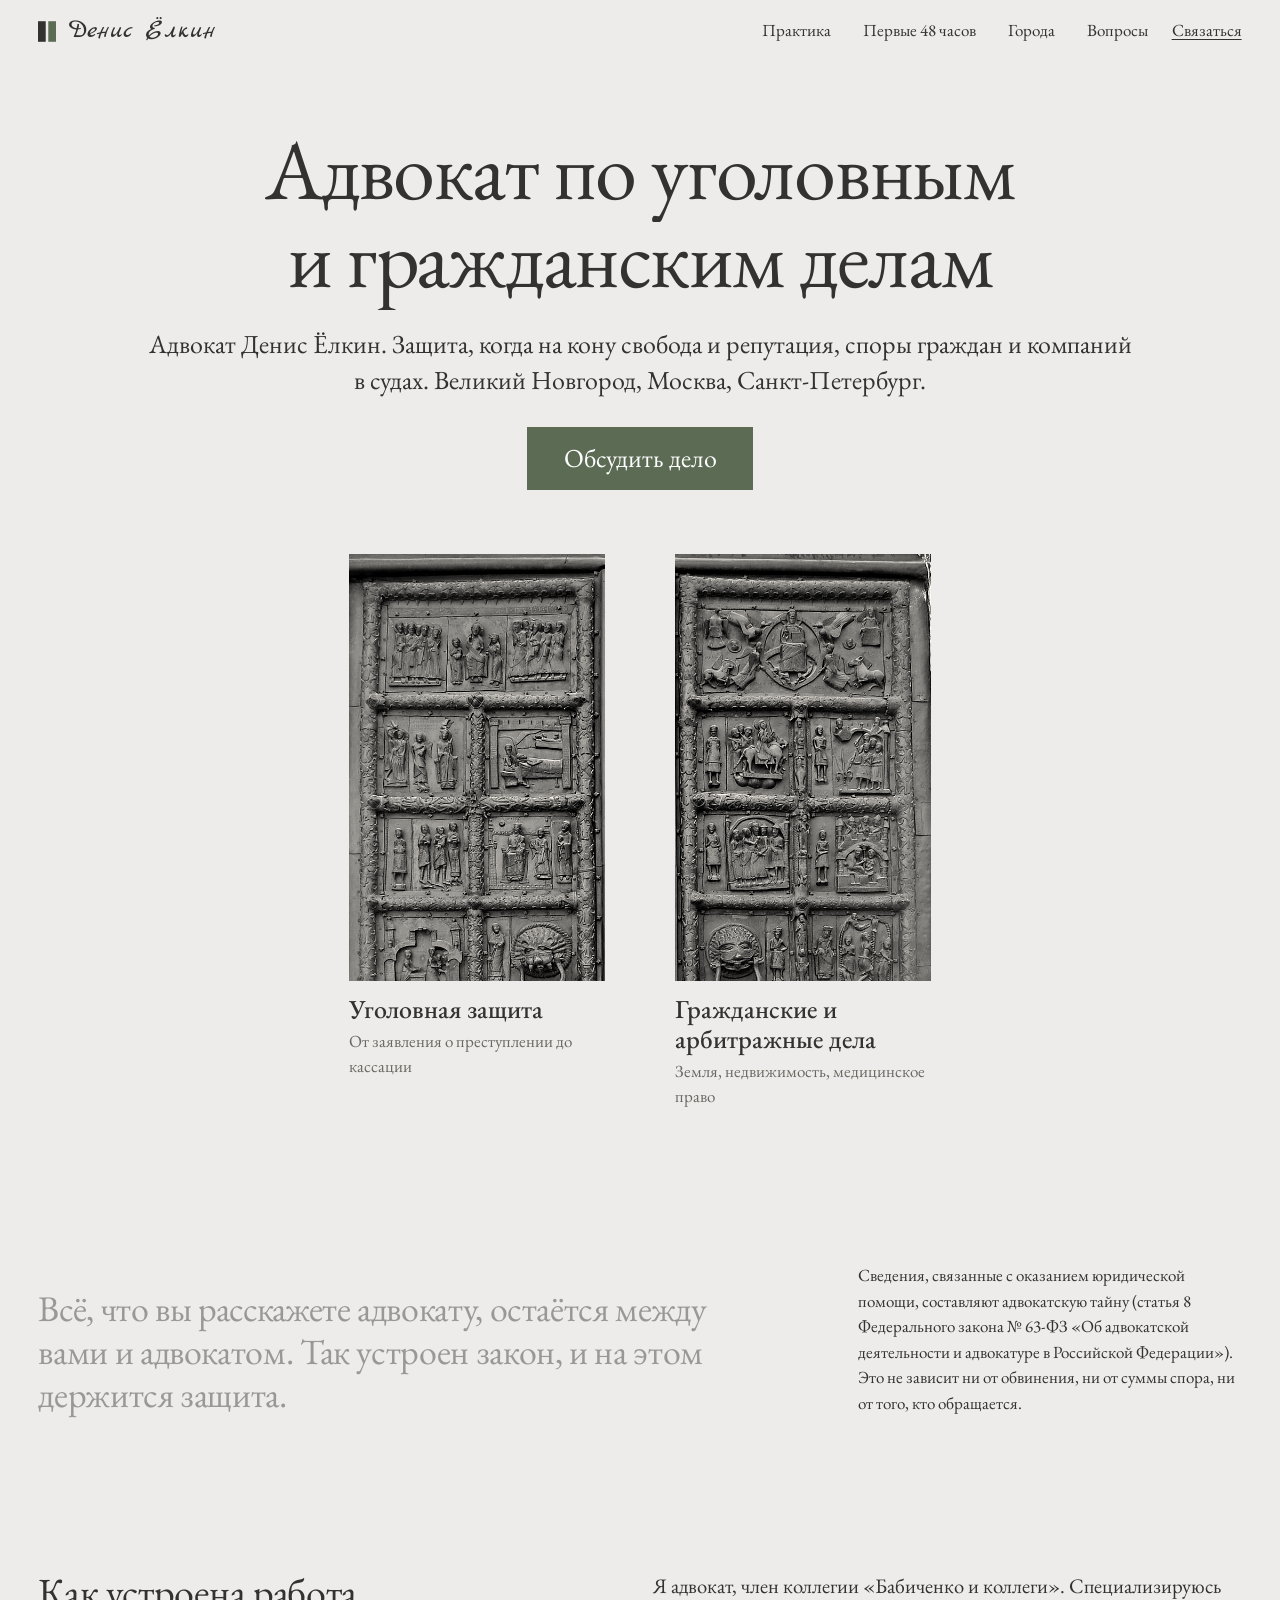
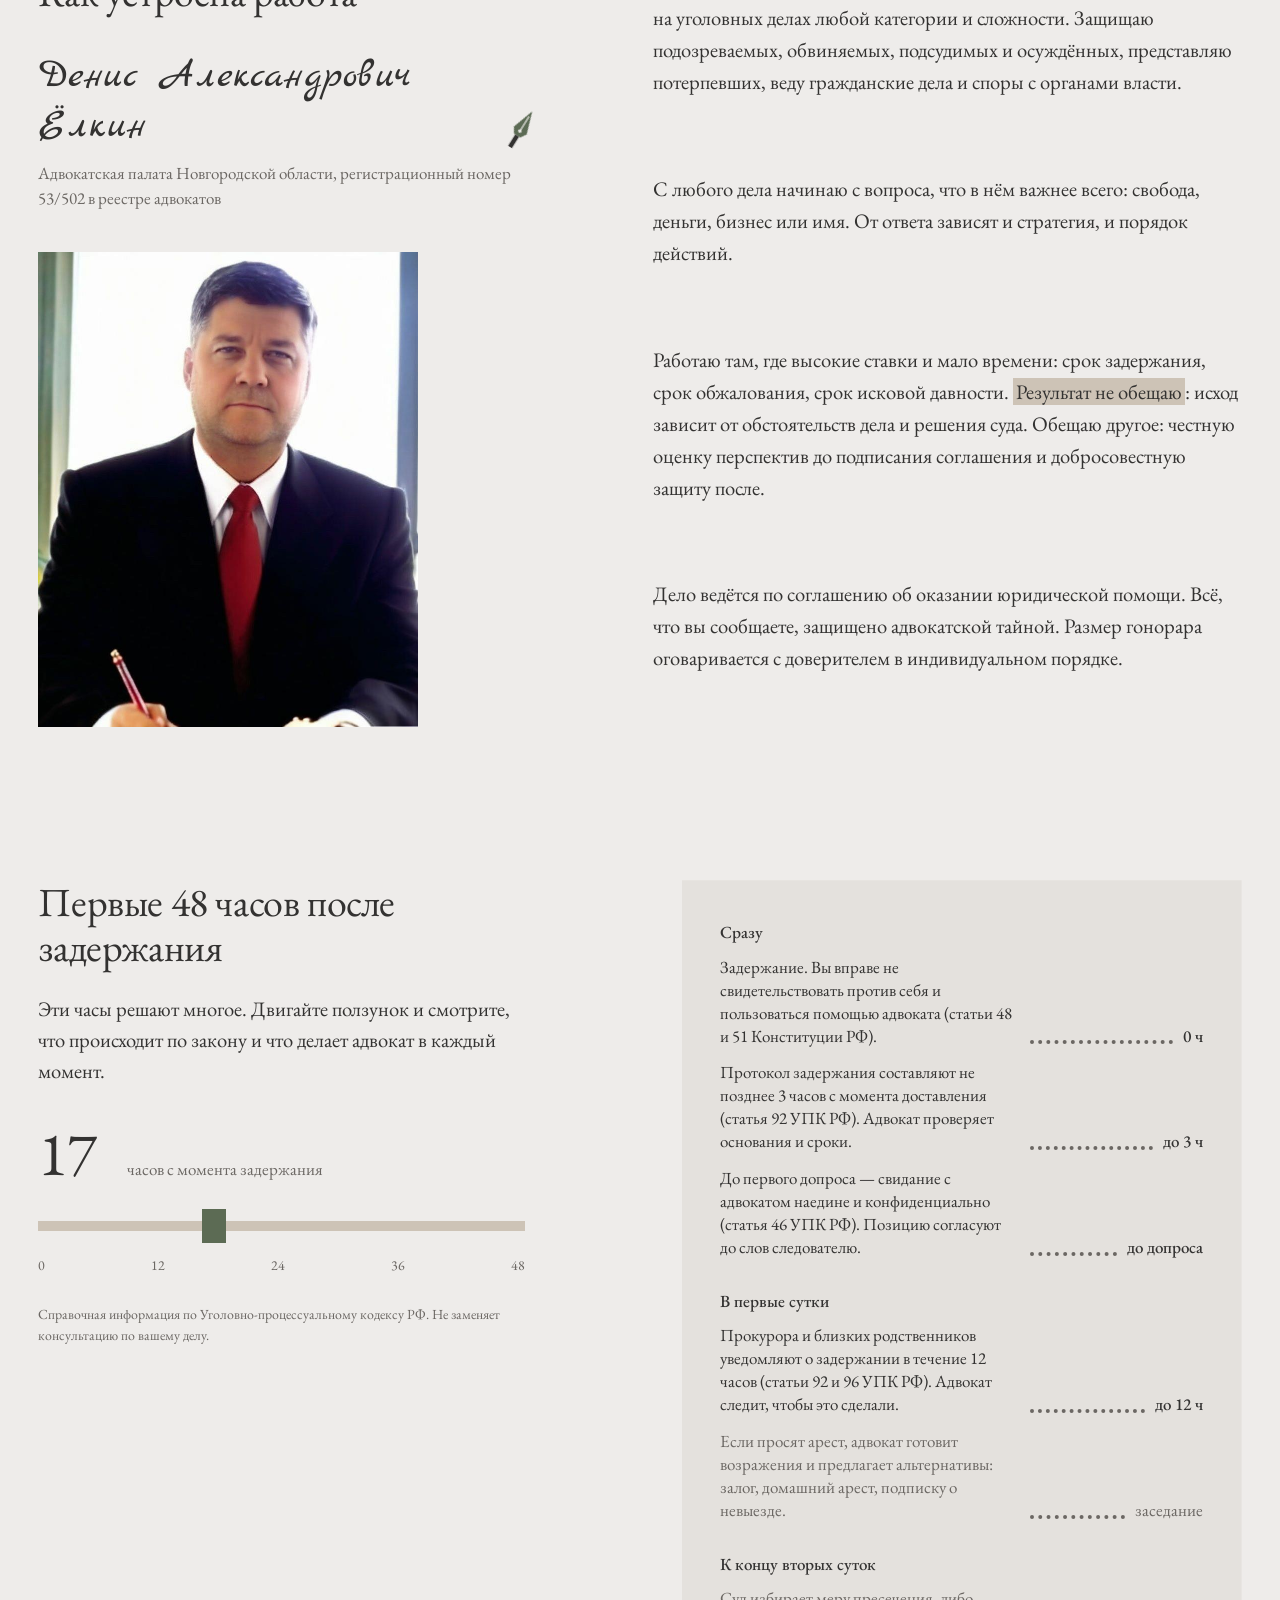
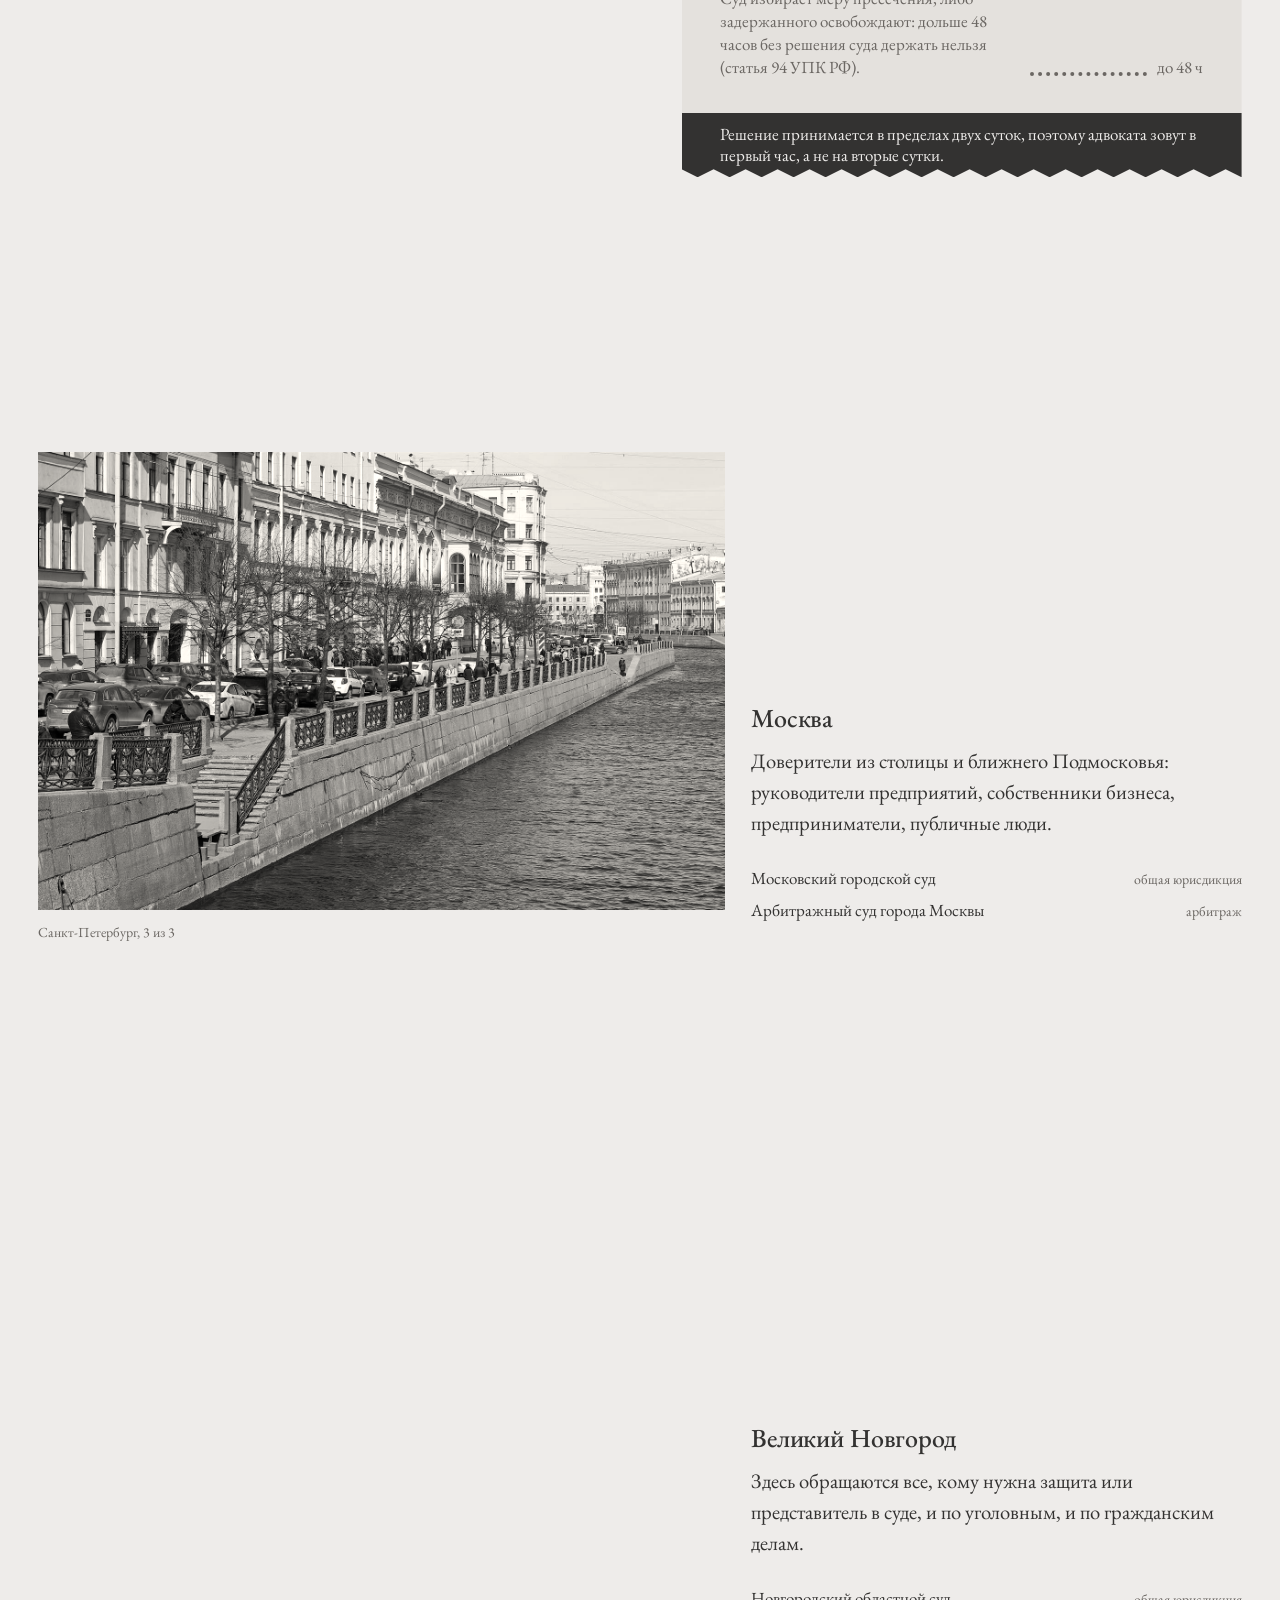
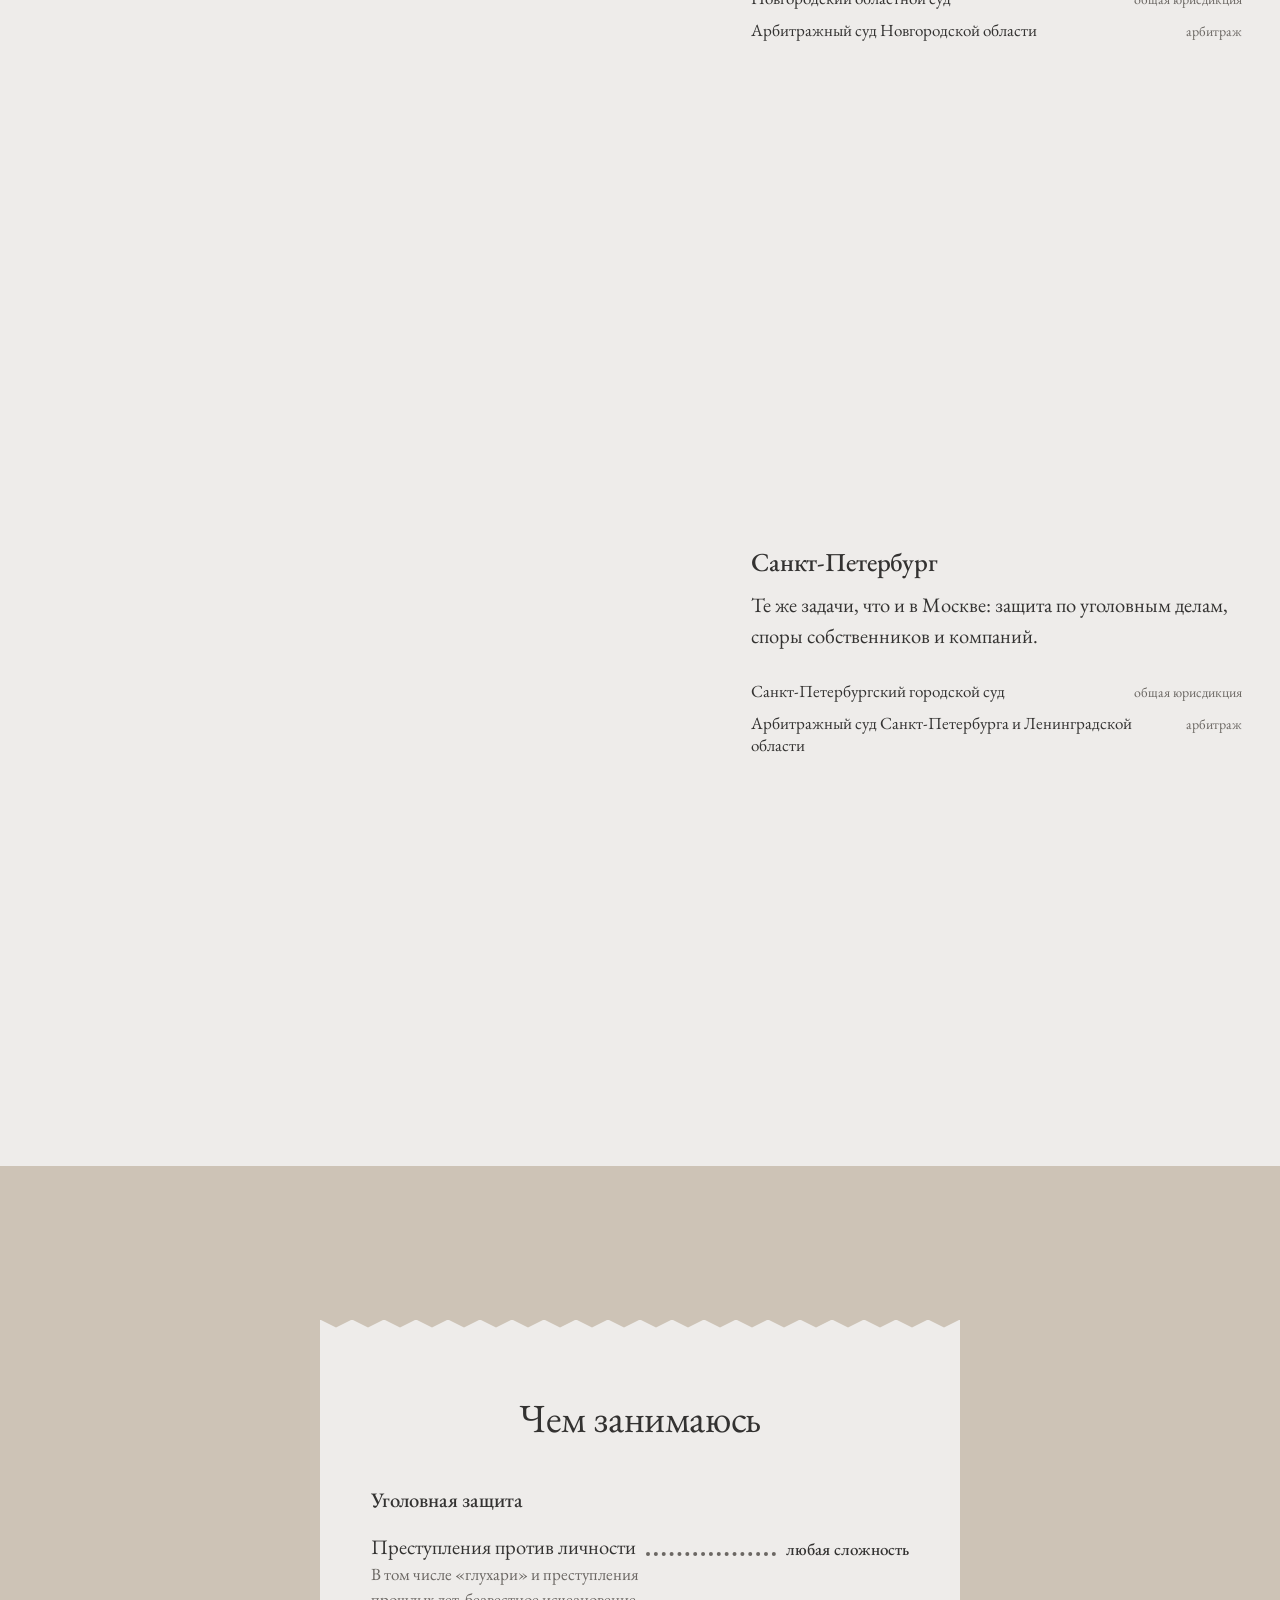
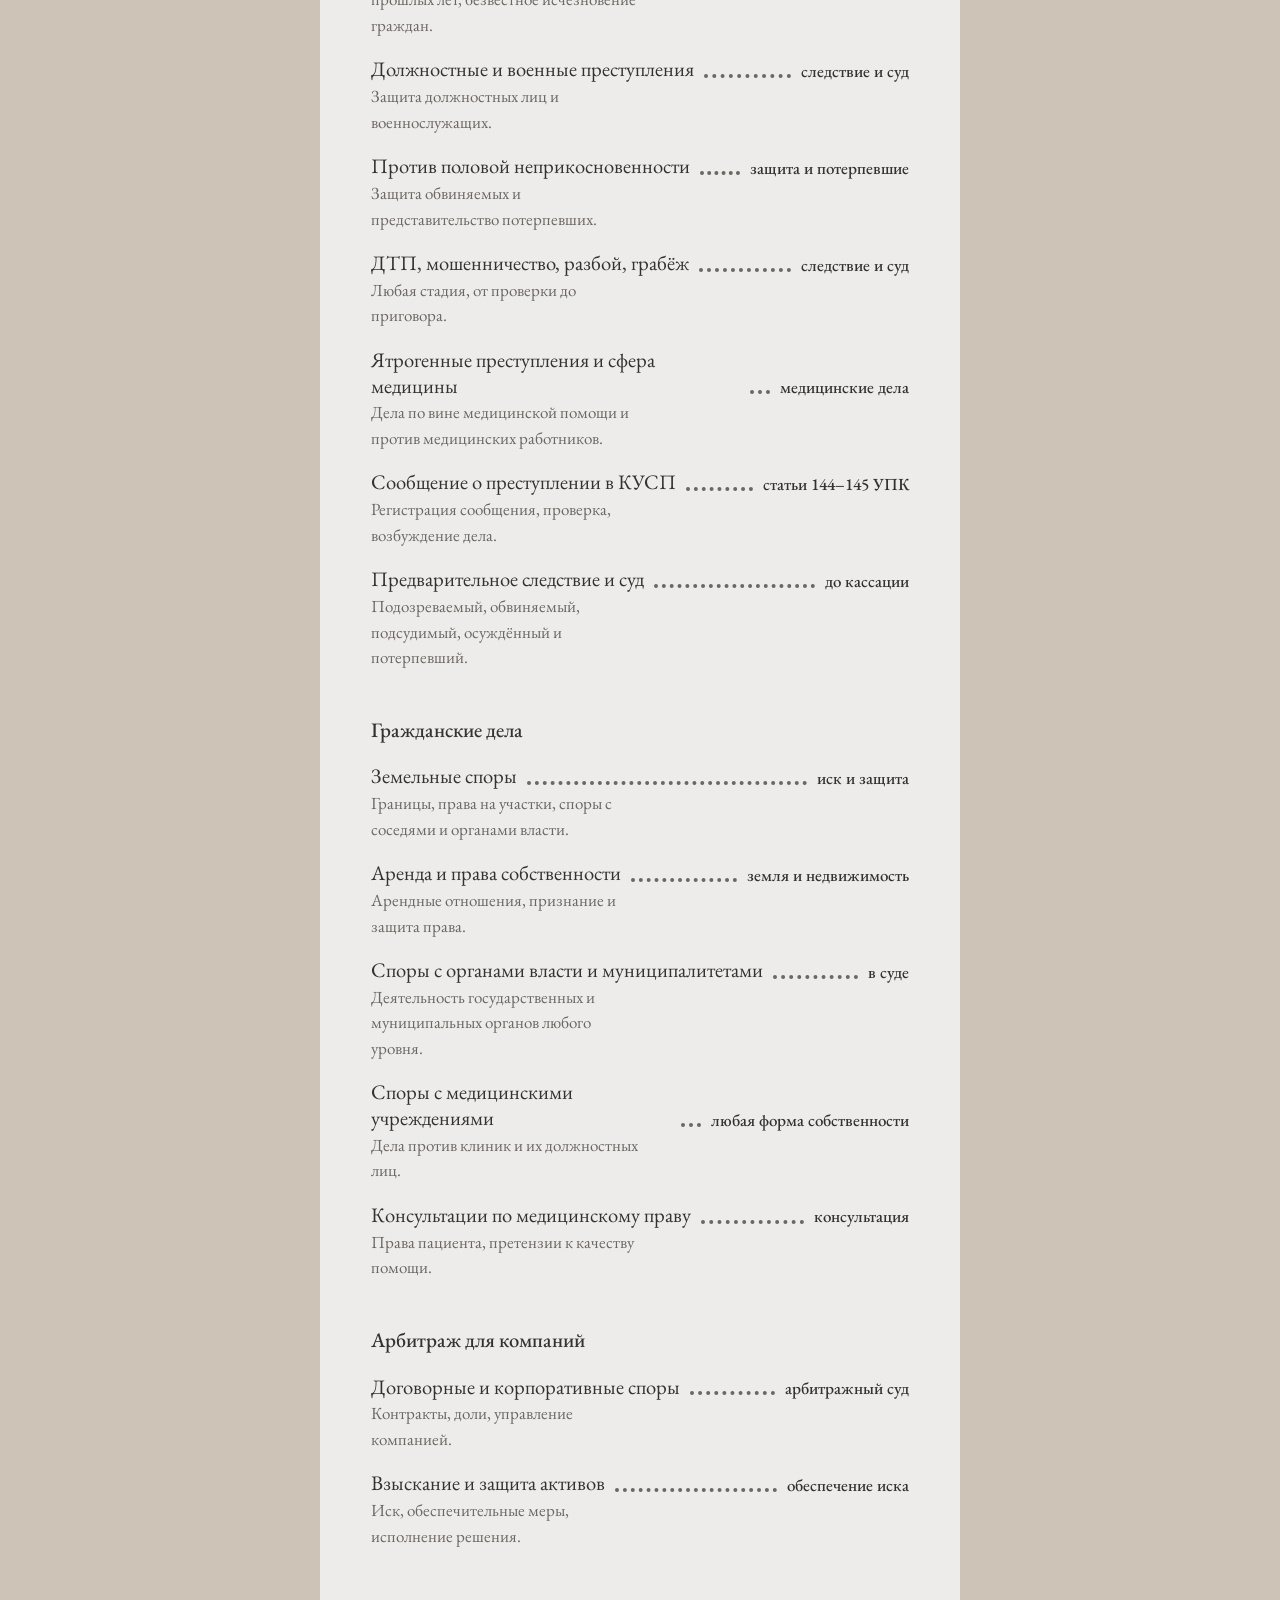
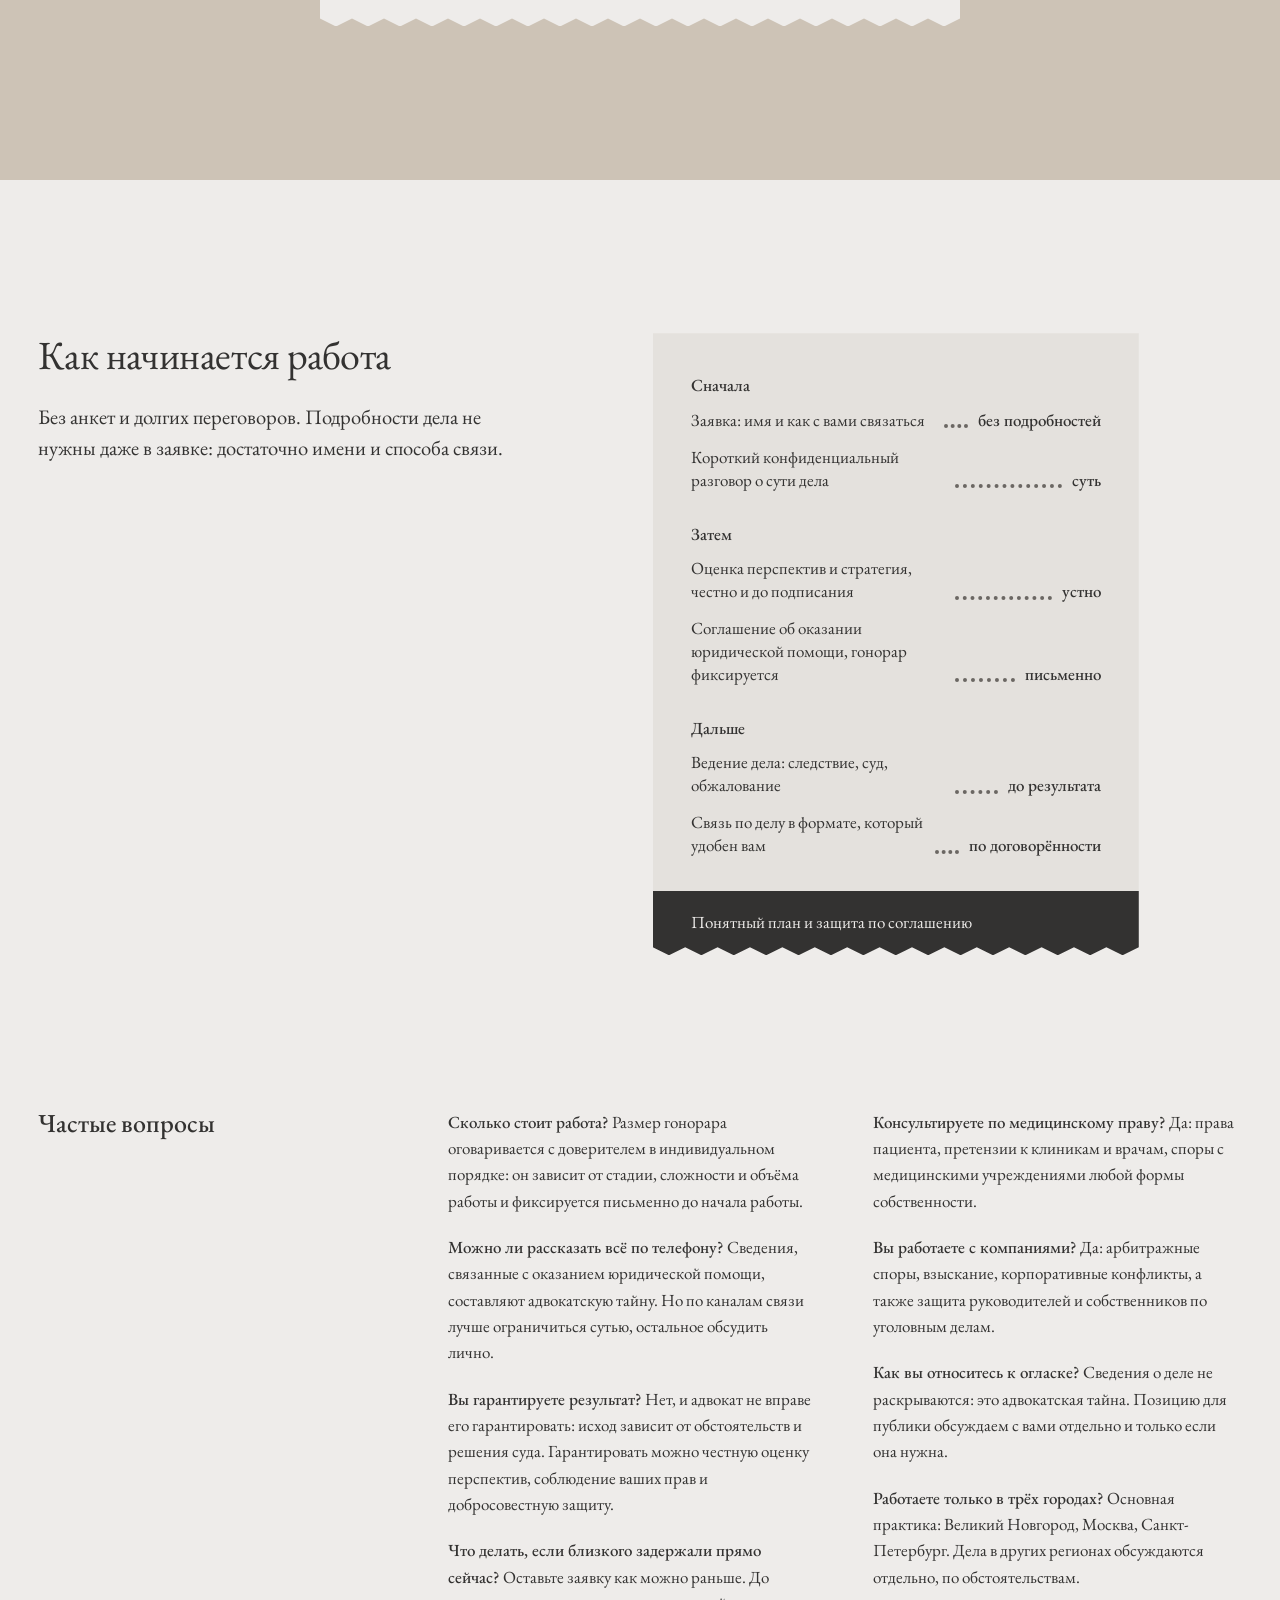
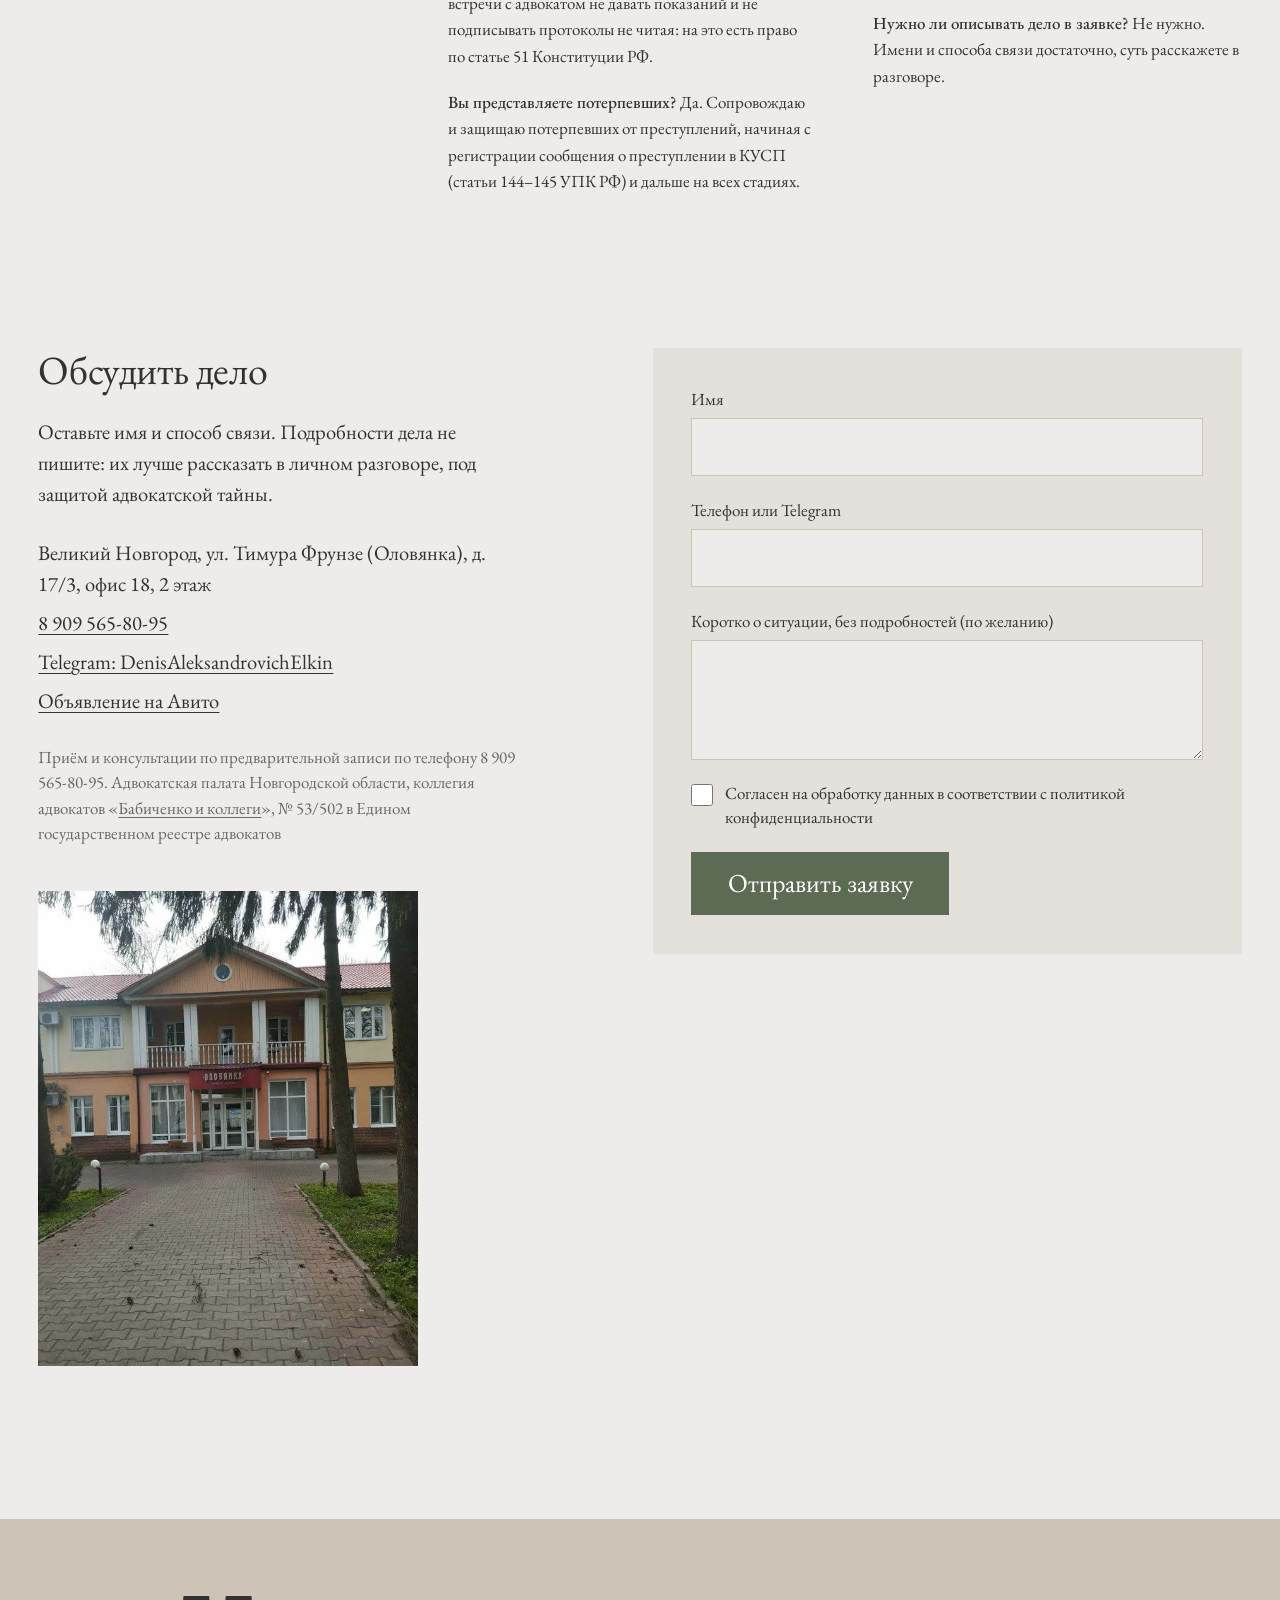
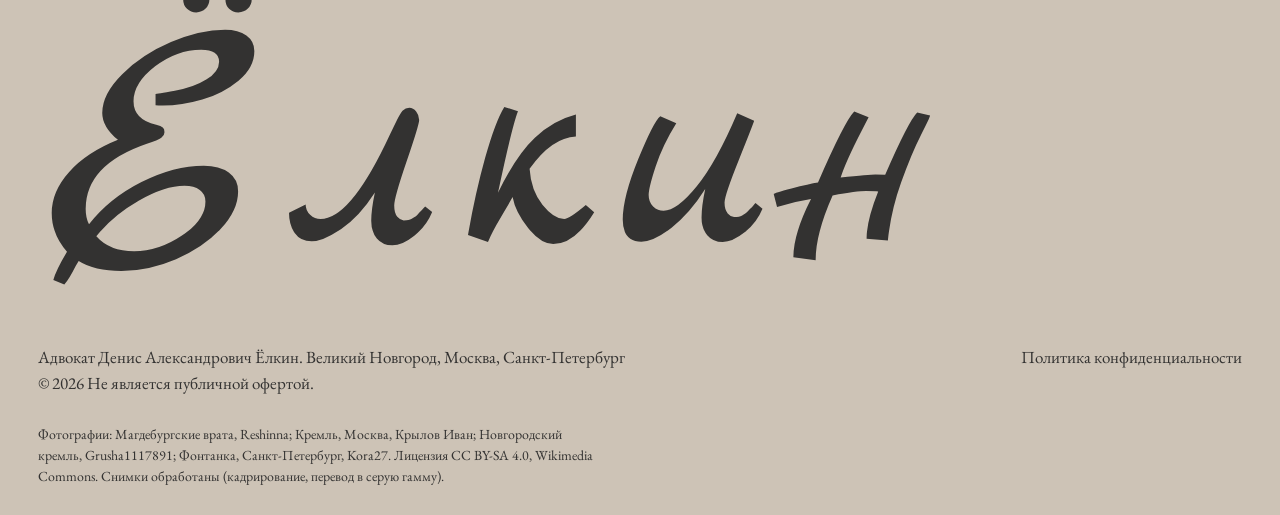
==== index.html @ 057fc381 "office address, building photos, cards update" ====
<!doctype html>
<html lang="ru">
<head>
<meta charset="utf-8">
<meta name="viewport" content="width=device-width, initial-scale=1">
<title>Адвокат Денис Ёлкин — уголовные и гражданские дела, Великий Новгород, Москва, Санкт-Петербург</title>
<meta name="description" content="Адвокат Денис Александрович Ёлкин: защита подозреваемых и обвиняемых по уголовным делам, представительство граждан и компаний в гражданских делах и арбитражном суде. Москва, Санкт-Петербург, Великий Новгород. Адвокатская тайна.">
<meta property="og:title" content="Адвокат Денис Ёлкин: уголовные и гражданские дела">
<meta property="og:description" content="Защита по уголовным делам, гражданские и арбитражные споры. Москва, Санкт-Петербург, Великий Новгород.">
<meta property="og:type" content="website">
<meta name="theme-color" content="#eeecea">
<link rel="icon" href="favicon.svg" type="image/svg+xml">
<link rel="preconnect" href="https://fonts.googleapis.com">
<link rel="preconnect" href="https://fonts.gstatic.com" crossorigin>
<link href="https://fonts.googleapis.com/css2?family=EB+Garamond:ital,wght@0,400;0,500;1,400;1,500&amp;family=Marck+Script&amp;subset=cyrillic&amp;display=swap" rel="stylesheet">
<link rel="stylesheet" href="styles.css">
<link rel="preload" as="image" href="img/vrata.jpg" fetchpriority="high">
<script>document.documentElement.classList.add('js')</script>
</head>
<body>

<svg width="0" height="0" style="position:absolute" aria-hidden="true">
  <symbol id="mark" viewBox="0 0 28 32">
    <rect x="0" y="0" width="12" height="32" fill="currentColor"/>
    <rect x="16" y="0" width="12" height="32" fill="var(--accent)"/>
  </symbol>
</svg>

<header class="header" id="header">
  <div class="header__inner">
    <a class="logo" href="#top" aria-label="Адвокат Денис Ёлкин — на главную">
      <svg class="logo__mark" width="18" height="21" aria-hidden="true"><use href="#mark"/></svg>
      <span class="logo__name script">Денис Ёлкин</span>
    </a>
    <nav class="nav" id="nav" aria-label="Разделы">
      <a href="#practice">Практика</a>
      <a href="#hours">Первые 48 часов</a>
      <a href="#cities">Города</a>
      <a href="#faq">Вопросы</a>
    </nav>
    <a class="header__tel" href="tel:+79095658095">8 909 565-80-95</a>
    <a class="header__link" href="#contact">Связаться</a>
    <button class="burger" id="burger" type="button" aria-label="Меню" aria-expanded="false" aria-controls="nav"><span></span><span></span></button>
  </div>
</header>

<main id="top">

<!-- HERO: две створки -->
<section class="hero" aria-labelledby="h1">
  <h1 class="hero__title lines" id="h1">
    <span class="line"><span data-line style="--i:0">Адвокат по уголовным</span></span>
    <span class="line"><span data-line style="--i:1">и гражданским делам</span></span>
  </h1>
  <p class="hero__lead" data-load style="--d:420ms">Адвокат Денис Ёлкин. Защита, когда на кону свобода и репутация, споры граждан и компаний в судах. Великий Новгород, Москва, Санкт-Петербург.</p>
  <a class="button" href="#contact" data-load style="--d:520ms">Обсудить дело</a>

  <div class="doors">
    <a class="door door--left" href="#practice" data-door>
      <span class="door__pic"><img src="img/vrata.jpg" width="1200" height="1600" alt="Левая створка бронзовых Магдебургских врат Софийского собора в Великом Новгороде" fetchpriority="high"></span>
      <span class="door__name">Уголовная защита</span>
      <span class="door__line">От заявления о преступлении до кассации</span>
    </a>
    <a class="door door--right" href="#practice" data-door>
      <span class="door__pic"><img src="img/vrata.jpg" width="1200" height="1600" alt="Правая створка бронзовых Магдебургских врат Софийского собора в Великом Новгороде" fetchpriority="high"></span>
      <span class="door__name">Гражданские и арбитражные дела</span>
      <span class="door__line">Земля, недвижимость, медицинское право</span>
    </a>
  </div>
</section>

<!-- ТАЙНА -->
<section class="secret" aria-labelledby="secret-h">
  <div class="secret__text">
    <h2 class="visually-hidden" id="secret-h">Адвокатская тайна</h2>
    <p class="statement" data-fill>Всё, что вы расскажете адвокату, остаётся между вами и адвокатом. Так устроен закон, и на этом держится защита.</p>
  </div>
  <p class="secret__note">Сведения, связанные с оказанием юридической помощи, составляют адвокатскую тайну (статья 8 Федерального закона № 63-ФЗ «Об адвокатской деятельности и адвокатуре в Российской Федерации»). Это не зависит ни от обвинения, ни от суммы спора, ни от того, кто обращается.</p>
</section>

<!-- ПИСЬМО -->
<section class="letter" aria-labelledby="letter-h">
  <div class="letter__head">
    <h2 class="h2" id="letter-h" data-lines>Как устроена работа</h2>
    <p class="sign" data-reveal><span class="sign__name script"><span class="sign__ink">Денис Александрович Ёлкин</span><svg class="pen" viewBox="0 0 24 56" width="18" height="42" aria-hidden="true"><path d="M12 0 L22 30 L17 38 H7 L2 30 Z" fill="currentColor"/><rect x="9" y="38" width="6" height="18" fill="var(--ink)"/><rect x="11.2" y="8" width="1.6" height="22" fill="var(--bg)"/><circle cx="12" cy="31" r="2.2" fill="var(--bg)"/></svg></span><span class="sign__role">Адвокатская палата Новгородской области, регистрационный номер 53/502 в реестре адвокатов</span></p>
    <figure class="portrait" data-reveal><img src="img/elkin-1.jpg" width="759" height="949" alt="Адвокат Денис Александрович Ёлкин" loading="lazy"></figure>
  </div>
  <div class="letter__body">
    <p data-reveal>Я адвокат, член коллегии «Бабиченко и коллеги». Специализируюсь на уголовных делах любой категории и сложности. Защищаю подозреваемых, обвиняемых, подсудимых и осуждённых, представляю потерпевших, веду гражданские дела и споры с органами власти.</p>
    <p data-reveal>С любого дела начинаю с вопроса, что в нём важнее всего: свобода, деньги, бизнес или имя. От ответа зависят и стратегия, и порядок действий.</p>
    <p data-reveal>Работаю там, где высокие ставки и мало времени: срок задержания, срок обжалования, срок исковой давности. <mark>Результат не обещаю</mark>: исход зависит от обстоятельств дела и решения суда. Обещаю другое: честную оценку перспектив до подписания соглашения и добросовестную защиту после.</p>
    <p data-reveal>Дело ведётся по соглашению об оказании юридической помощи. Всё, что вы сообщаете, защищено адвокатской тайной. Размер гонорара оговаривается с доверителем в индивидуальном порядке.</p>
  </div>
</section>

<!-- 48 ЧАСОВ: живая вещь -->
<section class="hours" id="hours" aria-labelledby="hours-h">
  <div class="hours__side">
    <h2 class="h2" id="hours-h" data-lines>Первые 48 часов после задержания</h2>
    <p class="hours__intro" data-reveal>Эти часы решают многое. Двигайте ползунок и смотрите, что происходит по закону и что делает адвокат в каждый момент.</p>
    <div class="scrub" data-reveal>
      <p class="scrub__read" aria-live="polite"><span class="scrub__num" id="scrubNum">48</span> <span class="scrub__unit">часов с момента задержания</span></p>
      <label class="visually-hidden" for="scrub">Часы с момента задержания</label>
      <input class="scrub__range" id="scrub" type="range" min="0" max="48" step="1" value="48">
      <p class="scrub__ticks" aria-hidden="true"><span>0</span><span>12</span><span>24</span><span>36</span><span>48</span></p>
    </div>
    <p class="hours__note" data-reveal>Справочная информация по Уголовно-процессуальному кодексу РФ. Не заменяет консультацию по вашему делу.</p>
  </div>

  <div class="slip slip--hours" id="slipHours" data-zig>
    <div class="slip__group">
      <h3 class="slip__time">Сразу</h3>
      <ul class="slip__rows">
        <li class="slip__row is-on" data-h="0"><span class="slip__what">Задержание. Вы вправе не свидетельствовать против себя и пользоваться помощью адвоката (статьи 48 и 51 Конституции РФ).</span><span class="slip__dots" aria-hidden="true"></span><span class="slip__val">0 ч</span></li>
        <li class="slip__row is-on" data-h="3"><span class="slip__what">Протокол задержания составляют не позднее 3 часов с момента доставления (статья 92 УПК РФ). Адвокат проверяет основания и сроки.</span><span class="slip__dots" aria-hidden="true"></span><span class="slip__val">до 3 ч</span></li>
        <li class="slip__row is-on" data-h="6"><span class="slip__what">До первого допроса — свидание с адвокатом наедине и конфиденциально (статья 46 УПК РФ). Позицию согласуют до слов следователю.</span><span class="slip__dots" aria-hidden="true"></span><span class="slip__val">до допроса</span></li>
      </ul>
    </div>
    <div class="slip__group">
      <h3 class="slip__time">В первые сутки</h3>
      <ul class="slip__rows">
        <li class="slip__row is-on" data-h="12"><span class="slip__what">Прокурора и близких родственников уведомляют о задержании в течение 12 часов (статьи 92 и 96 УПК РФ). Адвокат следит, чтобы это сделали.</span><span class="slip__dots" aria-hidden="true"></span><span class="slip__val">до 12 ч</span></li>
        <li class="slip__row is-on" data-h="30"><span class="slip__what">Если просят арест, адвокат готовит возражения и предлагает альтернативы: залог, домашний арест, подписку о невыезде.</span><span class="slip__dots" aria-hidden="true"></span><span class="slip__val">заседание</span></li>
      </ul>
    </div>
    <div class="slip__group">
      <h3 class="slip__time">К концу вторых суток</h3>
      <ul class="slip__rows">
        <li class="slip__row is-on" data-h="48"><span class="slip__what">Суд избирает меру пресечения, либо задержанного освобождают: дольше 48 часов без решения суда держать нельзя (статья 94 УПК РФ).</span><span class="slip__dots" aria-hidden="true"></span><span class="slip__val">до 48 ч</span></li>
      </ul>
    </div>
    <p class="slip__result"><span>Решение принимается в пределах двух суток, поэтому адвоката зовут в первый час, а не на вторые сутки.</span></p>
  </div>
</section>

<!-- ГОРОДА: удерживаемая картинка -->
<section class="cities" id="cities" aria-labelledby="cities-h">
  <h2 class="h2 cities__head" id="cities-h" data-lines>Три города на одной трассе</h2>
  <div class="steps">
    <figure class="steps__media">
      <div class="steps__pictures">
        <img src="img/moskva.jpg" width="1500" height="1000" alt="Кремлёвская набережная в Москве на рассвете, вдали Москва-Сити" class="is-on">
        <img src="img/novgorod.jpg" width="1500" height="1000" alt="Новгородский кремль и Волхов" loading="lazy">
        <img src="img/spb.jpg" width="1500" height="1000" alt="Набережная реки Фонтанки в Санкт-Петербурге" loading="lazy">
      </div>
      <figcaption class="steps__count" aria-hidden="true"></figcaption>
    </figure>
    <ol class="steps__list">
      <li class="steps__item">
        <h3 class="h3">Москва</h3>
        <p>Доверители из столицы и ближнего Подмосковья: руководители предприятий, собственники бизнеса, предприниматели, публичные люди.</p>
        <ul class="rows">
          <li><span>Московский городской суд</span><span class="rows__val">общая юрисдикция</span></li>
          <li><span>Арбитражный суд города Москвы</span><span class="rows__val">арбитраж</span></li>
        </ul>
      </li>
      <li class="steps__item">
        <h3 class="h3">Великий Новгород</h3>
        <p>Здесь обращаются все, кому нужна защита или представитель в суде, и по уголовным, и по гражданским делам.</p>
        <ul class="rows">
          <li><span>Новгородский областной суд</span><span class="rows__val">общая юрисдикция</span></li>
          <li><span>Арбитражный суд Новгородской области</span><span class="rows__val">арбитраж</span></li>
        </ul>
      </li>
      <li class="steps__item">
        <h3 class="h3">Санкт-Петербург</h3>
        <p>Те же задачи, что и в Москве: защита по уголовным делам, споры собственников и компаний.</p>
        <ul class="rows">
          <li><span>Санкт-Петербургский городской суд</span><span class="rows__val">общая юрисдикция</span></li>
          <li><span>Арбитражный суд Санкт-Петербурга и Ленинградской области</span><span class="rows__val">арбитраж</span></li>
        </ul>
      </li>
    </ol>
  </div>
</section>

<!-- ПРАКТИКА: меню -->
<section class="practice" id="practice" aria-labelledby="practice-h">
  <div class="sheet" data-zig>
    <h2 class="sheet__title" id="practice-h" data-lines>Чем занимаюсь</h2>

    <div class="menu" id="criminal">
      <h3 class="menu__group">Уголовная защита</h3>
      <ul class="menu__list">
        <li><div class="menu__row"><span class="menu__name">Преступления против личности</span><span class="menu__dots" aria-hidden="true"></span><span class="menu__val">любая сложность</span></div><p class="menu__desc">В том числе «глухари» и преступления прошлых лет, безвестное исчезновение граждан.</p></li>
        <li><div class="menu__row"><span class="menu__name">Должностные и военные преступления</span><span class="menu__dots" aria-hidden="true"></span><span class="menu__val">следствие и суд</span></div><p class="menu__desc">Защита должностных лиц и военнослужащих.</p></li>
        <li><div class="menu__row"><span class="menu__name">Против половой неприкосновенности</span><span class="menu__dots" aria-hidden="true"></span><span class="menu__val">защита и потерпевшие</span></div><p class="menu__desc">Защита обвиняемых и представительство потерпевших.</p></li>
        <li><div class="menu__row"><span class="menu__name">ДТП, мошенничество, разбой, грабёж</span><span class="menu__dots" aria-hidden="true"></span><span class="menu__val">следствие и суд</span></div><p class="menu__desc">Любая стадия, от проверки до приговора.</p></li>
        <li><div class="menu__row"><span class="menu__name">Ятрогенные преступления и сфера медицины</span><span class="menu__dots" aria-hidden="true"></span><span class="menu__val">медицинские дела</span></div><p class="menu__desc">Дела по вине медицинской помощи и против медицинских работников.</p></li>
        <li><div class="menu__row"><span class="menu__name">Сообщение о преступлении в КУСП</span><span class="menu__dots" aria-hidden="true"></span><span class="menu__val">статьи 144–145 УПК</span></div><p class="menu__desc">Регистрация сообщения, проверка, возбуждение дела.</p></li>
        <li><div class="menu__row"><span class="menu__name">Предварительное следствие и суд</span><span class="menu__dots" aria-hidden="true"></span><span class="menu__val">до кассации</span></div><p class="menu__desc">Подозреваемый, обвиняемый, подсудимый, осуждённый и потерпевший.</p></li>
      </ul>
    </div>

    <div class="menu" id="civil">
      <h3 class="menu__group">Гражданские дела</h3>
      <ul class="menu__list">
        <li><div class="menu__row"><span class="menu__name">Земельные споры</span><span class="menu__dots" aria-hidden="true"></span><span class="menu__val">иск и защита</span></div><p class="menu__desc">Границы, права на участки, споры с соседями и органами власти.</p></li>
        <li><div class="menu__row"><span class="menu__name">Аренда и права собственности</span><span class="menu__dots" aria-hidden="true"></span><span class="menu__val">земля и недвижимость</span></div><p class="menu__desc">Арендные отношения, признание и защита права.</p></li>
        <li><div class="menu__row"><span class="menu__name">Споры с органами власти и муниципалитетами</span><span class="menu__dots" aria-hidden="true"></span><span class="menu__val">в суде</span></div><p class="menu__desc">Деятельность государственных и муниципальных органов любого уровня.</p></li>
        <li><div class="menu__row"><span class="menu__name">Споры с медицинскими учреждениями</span><span class="menu__dots" aria-hidden="true"></span><span class="menu__val">любая форма собственности</span></div><p class="menu__desc">Дела против клиник и их должностных лиц.</p></li>
        <li><div class="menu__row"><span class="menu__name">Консультации по медицинскому праву</span><span class="menu__dots" aria-hidden="true"></span><span class="menu__val">консультация</span></div><p class="menu__desc">Права пациента, претензии к качеству помощи.</p></li>
      </ul>
    </div>

    <div class="menu" id="arbitr">
      <h3 class="menu__group">Арбитраж для компаний</h3>
      <ul class="menu__list">
        <li><div class="menu__row"><span class="menu__name">Договорные и корпоративные споры</span><span class="menu__dots" aria-hidden="true"></span><span class="menu__val">арбитражный суд</span></div><p class="menu__desc">Контракты, доли, управление компанией.</p></li>
        <li><div class="menu__row"><span class="menu__name">Взыскание и защита активов</span><span class="menu__dots" aria-hidden="true"></span><span class="menu__val">обеспечение иска</span></div><p class="menu__desc">Иск, обеспечительные меры, исполнение решения.</p></li>
      </ul>
    </div>
  </div>
</section>

<!-- КАК НАЧИНАЕТСЯ -->
<section class="start" aria-labelledby="start-h">
  <div class="start__side">
    <h2 class="h2" id="start-h" data-lines>Как начинается работа</h2>
    <p class="start__intro" data-reveal>Без анкет и долгих переговоров. Подробности дела не нужны даже в заявке: достаточно имени и способа связи.</p>
  </div>
  <div class="slip slip--start" data-zig>
    <div class="slip__group">
      <h3 class="slip__time">Сначала</h3>
      <ul class="slip__rows">
        <li class="slip__row slip__row--plain" data-reveal><span class="slip__what">Заявка: имя и как с вами связаться</span><span class="slip__dots" aria-hidden="true"></span><span class="slip__val">без подробностей</span></li>
        <li class="slip__row slip__row--plain" data-reveal><span class="slip__what">Короткий конфиденциальный разговор о сути дела</span><span class="slip__dots" aria-hidden="true"></span><span class="slip__val">суть</span></li>
      </ul>
    </div>
    <div class="slip__group">
      <h3 class="slip__time">Затем</h3>
      <ul class="slip__rows">
        <li class="slip__row slip__row--plain" data-reveal><span class="slip__what">Оценка перспектив и стратегия, честно и до подписания</span><span class="slip__dots" aria-hidden="true"></span><span class="slip__val">устно</span></li>
        <li class="slip__row slip__row--plain" data-reveal><span class="slip__what">Соглашение об оказании юридической помощи, гонорар фиксируется</span><span class="slip__dots" aria-hidden="true"></span><span class="slip__val">письменно</span></li>
      </ul>
    </div>
    <div class="slip__group">
      <h3 class="slip__time">Дальше</h3>
      <ul class="slip__rows">
        <li class="slip__row slip__row--plain" data-reveal><span class="slip__what">Ведение дела: следствие, суд, обжалование</span><span class="slip__dots" aria-hidden="true"></span><span class="slip__val">до результата</span></li>
        <li class="slip__row slip__row--plain" data-reveal><span class="slip__what">Связь по делу в формате, который удобен вам</span><span class="slip__dots" aria-hidden="true"></span><span class="slip__val">по договорённости</span></li>
      </ul>
    </div>
    <p class="slip__result"><span>Понятный план и защита по соглашению</span></p>
  </div>
</section>

<!-- FAQ -->
<section class="faq" id="faq" aria-labelledby="faq-h">
  <h2 class="h3 faq__head" id="faq-h" data-lines>Частые вопросы</h2>
  <div class="faq__text">
    <p data-reveal><b>Сколько стоит работа?</b> Размер гонорара оговаривается с доверителем в индивидуальном порядке: он зависит от стадии, сложности и объёма работы и фиксируется письменно до начала работы.</p>
    <p data-reveal><b>Можно ли рассказать всё по телефону?</b> Сведения, связанные с оказанием юридической помощи, составляют адвокатскую тайну. Но по каналам связи лучше ограничиться сутью, остальное обсудить лично.</p>
    <p data-reveal><b>Вы гарантируете результат?</b> Нет, и адвокат не вправе его гарантировать: исход зависит от обстоятельств и решения суда. Гарантировать можно честную оценку перспектив, соблюдение ваших прав и добросовестную защиту.</p>
    <p data-reveal><b>Что делать, если близкого задержали прямо сейчас?</b> Оставьте заявку как можно раньше. До встречи с адвокатом не давать показаний и не подписывать протоколы не читая: на это есть право по статье 51 Конституции РФ.</p>
    <p data-reveal><b>Вы представляете потерпевших?</b> Да. Сопровождаю и защищаю потерпевших от преступлений, начиная с регистрации сообщения о преступлении в КУСП (статьи 144–145 УПК РФ) и дальше на всех стадиях.</p>
    <p data-reveal><b>Консультируете по медицинскому праву?</b> Да: права пациента, претензии к клиникам и врачам, споры с медицинскими учреждениями любой формы собственности.</p>
    <p data-reveal><b>Вы работаете с компаниями?</b> Да: арбитражные споры, взыскание, корпоративные конфликты, а также защита руководителей и собственников по уголовным делам.</p>
    <p data-reveal><b>Как вы относитесь к огласке?</b> Сведения о деле не раскрываются: это адвокатская тайна. Позицию для публики обсуждаем с вами отдельно и только если она нужна.</p>
    <p data-reveal><b>Работаете только в трёх городах?</b> Основная практика: Великий Новгород, Москва, Санкт-Петербург. Дела в других регионах обсуждаются отдельно, по обстоятельствам.</p>
    <p data-reveal><b>Нужно ли описывать дело в заявке?</b> Не нужно. Имени и способа связи достаточно, суть расскажете в разговоре.</p>
  </div>
</section>

<!-- КОНТАКТ -->
<section class="contact" id="contact" aria-labelledby="contact-h">
  <div class="contact__side">
    <h2 class="h2" id="contact-h" data-lines>Обсудить дело</h2>
    <p class="contact__lead" data-reveal>Оставьте имя и способ связи. Подробности дела не пишите: их лучше рассказать в личном разговоре, под защитой адвокатской тайны.</p>
    <ul class="contact__list" data-reveal>
      <li>Великий Новгород, ул. Тимура Фрунзе (Оловянка), д. 17/3, офис 18, 2 этаж</li>
      <li><a href="tel:+79095658095">8 909 565-80-95</a></li>
      <li><a href="https://t.me/DenisAleksandrovichElkin" target="_blank" rel="noopener">Telegram: DenisAleksandrovichElkin</a></li>
      <li><a href="https://www.avito.ru/velikiy_novgorod/predlozheniya_uslug/advokat_denis_aleksandrovich_elkin_4994086513" target="_blank" rel="noopener">Объявление на Авито</a></li>
    </ul>
    <p class="contact__small" data-reveal>Приём и консультации по предварительной записи по телефону 8 909 565-80-95. Адвокатская палата Новгородской области, коллегия адвокатов «<a href="https://babichenko-advokat.tb.ru/" target="_blank" rel="noopener">Бабиченко и коллеги</a>», № 53/502 в Едином государственном реестре адвокатов</p>
    <figure class="portrait" data-reveal><img src="img/office-1.jpg" width="602" height="800" alt="Здание на улице Тимура Фрунзе в Великом Новгороде, где находится офис адвоката" loading="lazy"></figure>
  </div>
  <form class="form" id="leadForm" novalidate data-reveal>
    <label class="field"><span>Имя</span><input type="text" name="name" autocomplete="name" required></label>
    <label class="field"><span>Телефон или Telegram</span><input type="text" name="contact" autocomplete="tel" required></label>
    <label class="field"><span>Коротко о ситуации, без подробностей (по желанию)</span><textarea name="comment" rows="3"></textarea></label>
    <input type="text" name="_gotcha" style="display:none" tabindex="-1" autocomplete="off">
    <label class="check"><input type="checkbox" name="consent" required><span>Согласен на обработку данных в соответствии с <a href="privacy.html">политикой конфиденциальности</a></span></label>
    <button class="button" type="submit">Отправить заявку</button>
  </form>
</section>

</main>

<footer class="footer">
  <p class="footer__word script" aria-hidden="true">Ёлкин</p>
  <div class="footer__row">
    <p>Адвокат Денис Александрович Ёлкин. Великий Новгород, Москва, Санкт-Петербург<br>© <span id="year">2026</span> Не является публичной офертой.</p>
    <p><a href="privacy.html">Политика конфиденциальности</a></p>
  </div>
  <p class="credits">Фотографии: <a href="https://commons.wikimedia.org/wiki/File:%D0%92%D0%B5%D0%BB%D0%B8%D0%BA%D0%B8%D0%B9_%D0%9D%D0%BE%D0%B2%D0%B3%D0%BE%D1%80%D0%BE%D0%B4,_%D0%9A%D1%80%D0%B5%D0%BC%D0%BB%D1%8C,_%D0%A1%D0%BE%D1%84%D0%B8%D0%B9%D1%81%D0%BA%D0%B8%D0%B9_%D1%81%D0%BE%D0%B1%D0%BE%D1%80,_%C2%AB%D0%9C%D0%B0%D0%B3%D0%B4%D0%B5%D0%B1%D1%83%D1%80%D0%B3%D1%81%D0%BA%D0%B8%D0%B5_%D0%B2%D1%80%D0%B0%D1%82%D0%B0%C2%BB_%D0%9E%D0%B1%D1%89%D0%B8%D0%B9_%D0%B2%D0%B8%D0%B4._2007_%D0%B3%D0%BE%D0%B4.jpg">Магдебургские врата</a>, Reshinna; <a href="https://commons.wikimedia.org/w/index.php?curid=85876324">Кремль, Москва</a>, Крылов Иван; <a href="https://commons.wikimedia.org/wiki/File:%D0%92%D0%B5%D0%BB%D0%B8%D0%BA%D0%B8%D0%B9_%D0%9D%D0%BE%D0%B2%D0%B3%D0%BE%D1%80%D0%BE%D0%B4,_%D0%B2%D0%B8%D0%B4_%D0%BD%D0%B0_%D0%9A%D1%80%D0%B5%D0%BC%D0%BB%D1%8C_%D1%81_%D1%80%D0%B5%D0%BA%D0%B8_%D0%92%D0%BE%D0%BB%D1%85%D0%BE%D0%B2.jpg">Новгородский кремль</a>, Grusha1117891; <a href="https://commons.wikimedia.org/wiki/File:%D0%9D%D0%B0%D0%B1%D0%B5%D1%80%D0%B5%D0%B6%D0%BD%D0%B0%D1%8F_%D1%80%D0%B5%D0%BA%D0%B8_%D0%A4%D0%BE%D0%BD%D1%82%D0%B0%D0%BD%D0%BA%D0%B8_%D0%BE%D1%82_%D0%9D%D0%B5%D0%B2%D1%81%D0%BA%D0%BE%D0%B3%D0%BE_%D0%BF%D1%80%D0%BE%D1%81%D0%BF%D0%B5%D0%BA%D1%82%D0%B0._%D0%A1%D0%B0%D0%BD%D0%BA%D1%82-%D0%9F%D0%B5%D1%82%D0%B5%D1%80%D0%B1%D1%83%D1%80%D0%B3_2H1A2427WI.jpg">Фонтанка, Санкт-Петербург</a>, Kora27. Лицензия <a href="https://creativecommons.org/licenses/by-sa/4.0/">CC BY-SA 4.0</a>, Wikimedia Commons. Снимки обработаны (кадрирование, перевод в серую гамму).</p>
</footer>

<script src="script.js"></script>
</body>
</html>
---- styles.css ----
:root {
  --bg: #eeecea;
  --surface: #e4e1dd;
  --ink: #333231;
  --muted: #6b6763;
  --accent: #5c6b54;
  --accent-strong: #4a5844;
  --accent-ink: #ffffff;
  --field-1: #cdc3b6;
  --field-1-ink: #333231;

  --step-small: clamp(0.8125rem, 0.79rem + 0.1vw, 0.875rem);
  --step-body: clamp(var(--step-ui), 1.05rem + 0.3vw, 1.3125rem);
  --step-lead: clamp(1.25rem, 1.1rem + 0.7vw, 1.625rem);
  --step-head: clamp(2rem, 1.3rem + 3.2vw, 4rem);
  --step-h2: clamp(1.75rem, 1.3rem + 1.6vw, 2.5rem);
  --step-ui: 1.0625rem;
  --step-display: clamp(2rem, 6.6vw, 6.5rem);
  --step-statement: clamp(1.5rem, 1.1rem + 1.5vw, 2.25rem);

  --m: clamp(20px, 3vw, 40px);
  --gap: clamp(16px, 2vw, 28px);
  --section: clamp(96px, 12vw, 190px);

  --ease-out: cubic-bezier(0.22, 1, 0.36, 1);
  --ease-expo: cubic-bezier(0.16, 1, 0.3, 1);
  --ease-in-out: cubic-bezier(0.76, 0, 0.24, 1);
  --ease-soft: cubic-bezier(0.33, 1, 0.68, 1);
  --t-press: 140ms;
  --t-hover: 180ms;
  --t-ui: 240ms;
  --stagger-line: 90ms;
}

*, *::before, *::after { box-sizing: border-box; }
html { -webkit-text-size-adjust: 100%; }
body {
  margin: 0;
  background: var(--bg);
  color: var(--ink);
  font-family: 'EB Garamond', Georgia, 'Times New Roman', serif;
  font-size: var(--step-body);
  line-height: 1.5;
  font-weight: 400;
  text-rendering: optimizeLegibility;
  -webkit-font-smoothing: antialiased;
  overflow-x: clip;
}
img { display: block; max-width: 100%; height: auto; }
a { color: inherit; }
h1, h2, h3, p, ul, ol, figure { margin: 0; padding: 0; }
ul, ol { list-style: none; }
b { font-weight: 500; }
mark { background: var(--field-1); color: inherit; padding: 0 0.15em; }
:focus-visible { outline: 2px solid var(--accent); outline-offset: 3px; }
::selection { background: var(--field-1); }
.visually-hidden { position: absolute; width: 1px; height: 1px; overflow: hidden; clip-path: inset(50%); white-space: nowrap; }

/* ---------- type ---------- */
.h2, .sheet__title { font-size: var(--step-h2); line-height: 1.12; letter-spacing: -0.01em; font-weight: 400; }
.h3 { font-size: var(--step-lead); line-height: 1.15; font-weight: 500; letter-spacing: -0.005em; }
.faq__head { font-size: var(--step-lead); font-weight: 500; }

/* ---------- controls ---------- */
.button {
  display: inline-block;
  background: var(--accent);
  color: var(--accent-ink);
  font: inherit;
  font-size: var(--step-lead);
  line-height: 1;
  padding: 0.7em 1.4em 0.75em;
  border: 0;
  border-radius: 0;
  text-decoration: none;
  cursor: pointer;
  transition: transform var(--t-press) var(--ease-out), background-color var(--t-hover) ease;
}
.button:active { transform: scale(0.97); }
.button[disabled] { opacity: 1; background: var(--muted); cursor: default; }
@media (hover: hover) and (pointer: fine) { .button:hover { background: var(--accent-strong); } }

a { text-decoration: underline; text-decoration-color: transparent; text-underline-offset: 0.2em; text-decoration-thickness: 0.06em; transition: text-decoration-color var(--t-hover) ease; }
@media (hover: hover) and (pointer: fine) { a:hover { text-decoration-color: currentColor; } }
.logo, .nav a, .door, .button { text-decoration: none; }

/* ---------- header ---------- */
.header { position: sticky; top: 0; z-index: 20; background: var(--bg); }
.header__inner { display: flex; align-items: center; gap: 24px; min-width: 0; padding: 18px var(--m); }
.logo { display: flex; align-items: center; gap: 12px; flex-shrink: 0; font-size: var(--step-lead); line-height: 1; }
.logo__mark { color: var(--ink); }
.nav { display: flex; gap: 32px; margin-left: auto; font-size: var(--step-small); }
.nav a { white-space: nowrap; font-size: var(--step-ui); }
.header__link { font-size: var(--step-ui); white-space: nowrap; text-decoration-color: currentColor; }
.burger { display: none; width: 44px; height: 44px; background: none; border: 0; position: relative; cursor: pointer; margin-left: auto; }
.burger span { position: absolute; left: 10px; right: 10px; height: 2px; background: var(--ink); transition: transform var(--t-ui) var(--ease-out); }
.burger span:nth-child(1) { top: 17px; } .burger span:nth-child(2) { top: 25px; }
.burger.is-open span:nth-child(1) { transform: translateY(4px) rotate(45deg); }
.burger.is-open span:nth-child(2) { transform: translateY(-4px) rotate(-45deg); }

/* ---------- hero ---------- */
.hero { padding: clamp(28px, 5vw, 72px) var(--m) 0; text-align: center; min-height: calc(100svh - 60px); display: flex; flex-direction: column; align-items: center; }
.hero__title { font-size: var(--step-display); line-height: 1.04; letter-spacing: -0.015em; font-weight: 400; }
.hero__lead { max-width: 38em; margin-top: 24px; font-size: var(--step-lead); line-height: 1.4; }
.hero .button { margin-top: 28px; }
.lines .line { display: block; overflow: hidden; padding-bottom: 0.1em; margin-bottom: -0.1em; }
.lines [data-line] { display: block; }

.doors { display: flex; justify-content: center; gap: clamp(28px, 5.5vw, 80px); margin-top: clamp(36px, 5vw, 64px); width: 100%; }
.door { display: block; width: clamp(150px, 20vw, 300px); text-align: left; color: inherit; transition: opacity var(--t-ui) ease; }
.door__pic { position: relative; display: block; aspect-ratio: 3 / 5; overflow: clip; background: var(--field-1); }
.door__pic img { position: absolute; top: -12%; width: 250%; max-width: none; height: auto; filter: grayscale(1) contrast(1.06) sepia(0.12); transition: transform 1400ms var(--ease-soft); }
.door--left .door__pic img { left: -22%; }
.door--right .door__pic img { left: -128%; }
.door__name { display: block; margin-top: 14px; font-size: var(--step-lead); line-height: 1.15; font-weight: 500; }
.door__line { display: block; margin-top: 4px; font-size: var(--step-ui); color: var(--muted); }
@media (hover: hover) and (pointer: fine) {
  .doors:has(.door:hover) .door:not(:hover) .door__pic { opacity: 0.55; }
  .door:hover .door__pic img { transform: scale(1.04); }
}
.door__pic { transition: opacity var(--t-ui) ease; }

/* ---------- common section frame ---------- */
section { padding-left: var(--m); padding-right: var(--m); }
.secret, .letter, .hours, .cities, .practice, .start, .faq, .contact { padding-top: var(--section); }

/* ---------- secret ---------- */
.secret { display: grid; grid-template-columns: repeat(12, 1fr); column-gap: var(--gap); align-items: end; }
.secret__text { grid-column: 1 / span 7; }
.statement { font-size: var(--step-statement); line-height: 1.2; letter-spacing: -0.01em; max-width: 24em; }
.secret__note { grid-column: 9 / span 4; font-size: var(--step-ui); line-height: 1.5; max-width: 34em; }

/* ---------- letter ---------- */
.letter { display: grid; grid-template-columns: repeat(12, 1fr); column-gap: var(--gap); }
.letter__head { grid-column: 1 / span 5; }
.letter__body { grid-column: 7 / span 6; max-width: 34em; display: grid; gap: 1.1em; }
.letter__body p { font-size: var(--step-body); line-height: 1.55; }
.sign { margin-top: 36px; }
.sign__name { display: block; font-style: italic; font-size: var(--step-lead); }
.sign__role { display: block; margin-top: 2px; font-size: var(--step-ui); color: var(--muted); }

/* ---------- hours (live thing) ---------- */
.hours { display: grid; grid-template-columns: repeat(12, 1fr); column-gap: var(--gap); align-items: start; }
.hours__side { grid-column: 1 / span 5; position: sticky; top: 100px; }
.hours__intro { margin-top: 24px; max-width: 30em; }
.scrub { margin-top: 36px; max-width: 30em; }
.scrub__read { display: flex; align-items: baseline; gap: 14px; }
.scrub__num { font-size: var(--step-head); line-height: 1; letter-spacing: -0.02em; font-variant-numeric: tabular-nums; min-width: 1.2em; }
.scrub__unit { font-size: var(--step-ui); color: var(--muted); }
.scrub__range { width: 100%; margin: 22px 0 0; height: 40px; background: transparent; -webkit-appearance: none; appearance: none; cursor: pointer; }
.scrub__range::-webkit-slider-runnable-track { height: 10px; background: var(--field-1); }
.scrub__range::-moz-range-track { height: 10px; background: var(--field-1); }
.scrub__range::-webkit-slider-thumb { -webkit-appearance: none; width: 24px; height: 34px; margin-top: -12px; background: var(--accent); border: 0; border-radius: 0; transition: transform var(--t-press) var(--ease-out); }
.scrub__range::-moz-range-thumb { width: 24px; height: 34px; background: var(--accent); border: 0; border-radius: 0; }
.scrub__range:active::-webkit-slider-thumb { transform: scaleY(0.94); }
.scrub__ticks { display: flex; justify-content: space-between; font-size: var(--step-small); color: var(--muted); font-variant-numeric: tabular-nums; }
.hours__note { margin-top: 28px; font-size: var(--step-small); color: var(--muted); max-width: 34em; }

/* ---------- slip (printed itinerary) ---------- */
.slip { background: var(--bg); padding: 40px clamp(22px, 3vw, 44px) 56px; font-size: var(--step-ui); font-variant-numeric: tabular-nums; max-width: 560px; }
.slip--hours { grid-column: 7 / span 6; justify-self: end; width: 100%; background: var(--surface); }
.slip__group + .slip__group { margin-top: 30px; }
.slip__time { font-size: var(--step-ui); font-weight: 500; margin-bottom: 10px; }
.slip__rows { display: grid; gap: 14px; }
.slip__row { display: flex; align-items: flex-end; gap: 10px; line-height: 1.35; transition: color var(--t-ui) ease; }
.slip__what { flex: 0 1 62%; }
.slip__dots { flex: 1 1 24px; min-width: 24px; height: 0.45em; border-bottom: 4px dotted var(--muted); margin-bottom: 0.2em; }
.slip__val { flex: 0 0 auto; text-align: right; font-weight: 500; white-space: nowrap; }
.js .slip--hours .slip__row:not(.is-on) { color: var(--muted); }
.js .slip--hours .slip__row:not(.is-on) .slip__val { font-weight: 400; }
.slip__result { margin: 34px calc(-1 * clamp(22px, 3vw, 44px)) -56px; padding: 0 clamp(22px, 3vw, 44px); height: 64px; display: flex; align-items: center; background: var(--ink); color: var(--bg); font-size: var(--step-ui); line-height: 1.25; }

/* ---------- cities (held picture) ---------- */
.cities__head { margin-bottom: clamp(40px, 6vw, 80px); }
.steps { display: grid; grid-template-columns: 7fr 5fr; column-gap: var(--gap); }
.steps__media { margin: 0; align-self: start; }
.steps__pictures img { display: block; width: 100%; height: auto; filter: grayscale(1) contrast(1.05) sepia(0.12); }
.steps__count { font-size: var(--step-small); color: var(--muted); }
.steps__list { list-style: none; }
.steps__item { min-height: 80svh; display: flex; flex-direction: column; justify-content: center; max-width: 30em; }
.steps__item p { margin-top: 12px; }
.rows { margin-top: 28px; display: grid; gap: 10px; }
.rows li { display: flex; justify-content: space-between; align-items: baseline; gap: 20px; font-size: var(--step-ui); line-height: 1.3; }
.rows__val { font-size: var(--step-small); color: var(--muted); white-space: nowrap; font-variant-numeric: tabular-nums; }
.js .steps__media { position: sticky; top: 90px; display: flex; flex-direction: column; gap: 0.75rem; }
.js .steps__pictures { position: relative; aspect-ratio: 3 / 2; overflow: clip; background: var(--field-1); }
.js .steps__pictures img { position: absolute; inset: 0; height: 100%; object-fit: cover; opacity: 0; transition: opacity 600ms ease; }
.js .steps__pictures img.is-on { opacity: 1; }
.js .steps__item { opacity: 0.4; transition: opacity var(--t-ui) ease; }
.js .steps__item.is-active { opacity: 1; }

/* ---------- practice (menu sheet) ---------- */
.practice { background: var(--field-1); color: var(--field-1-ink); padding-top: var(--section); padding-bottom: var(--section); margin-top: var(--section); }
.sheet { background: var(--bg); max-width: 640px; margin: 0 auto; padding: clamp(60px, 6vw, 84px) clamp(22px, 4vw, 56px) clamp(64px, 6vw, 88px); }
.sheet__title { text-align: center; margin-bottom: 44px; }
.menu + .menu { margin-top: 44px; }
.menu__group { font-size: var(--step-body); font-weight: 500; margin-bottom: 18px; }
.menu__list { display: grid; gap: 18px; }
.menu__row { display: flex; align-items: flex-end; gap: 10px; line-height: 1.25; }
.menu__name { font-size: var(--step-body); flex: 0 1 auto; }
.menu__dots { flex: 1 1 20px; min-width: 20px; height: 0.45em; border-bottom: 4px dotted var(--muted); margin-bottom: 0.2em; }
.menu__val { font-size: var(--step-ui); font-weight: 500; text-align: right; white-space: nowrap; }
.menu__desc { margin-top: 2px; font-size: var(--step-ui); color: var(--muted); max-width: 34ch; }

/* ---------- start (slip 2) ---------- */
.start { display: grid; grid-template-columns: repeat(12, 1fr); column-gap: var(--gap); align-items: start; }
.start__side { grid-column: 1 / span 5; }
.start__intro { margin-top: 24px; max-width: 30em; }
.slip--start { grid-column: 7 / span 5; background: var(--surface); width: 100%; }

/* ---------- faq ---------- */
.faq { display: grid; grid-template-columns: repeat(12, 1fr); column-gap: var(--gap); }
.faq__head { grid-column: 1 / span 3; }
.faq__text { grid-column: 5 / span 8; columns: 2; column-gap: 56px; font-size: var(--step-ui); line-height: 1.55; }
.faq__text p { break-inside: avoid; margin-bottom: 20px; }

/* ---------- contact ---------- */
.contact { display: grid; grid-template-columns: repeat(12, 1fr); column-gap: var(--gap); align-items: start; padding-bottom: var(--section); }
.contact__side { grid-column: 1 / span 5; }
.contact__lead { margin-top: 24px; max-width: 28em; }
.contact__small { margin-top: 28px; font-size: var(--step-ui); color: var(--muted); }
.form { grid-column: 7 / span 6; background: var(--surface); padding: clamp(24px, 3vw, 44px); display: grid; gap: 22px; }
.field { display: grid; gap: 6px; font-size: var(--step-ui); }
.field input, .field textarea { font: inherit; font-size: var(--step-body); color: var(--ink); background: var(--bg); border: 1px solid var(--field-1); border-radius: 0; padding: 0.6em 0.75em; width: 100%; resize: vertical; transition: border-color var(--t-hover) ease; }
.field input:focus, .field textarea:focus { outline: 2px solid var(--accent); outline-offset: 0; border-color: var(--accent); }
.check { display: flex; gap: 12px; align-items: flex-start; font-size: var(--step-ui); line-height: 1.4; }
.check input { width: 22px; height: 22px; margin: 2px 0 0; accent-color: var(--accent); flex: none; }
.form .button { justify-self: start; }

/* ---------- footer (curtain) ---------- */
main { background: var(--bg); }
.footer { background: var(--field-1); color: var(--field-1-ink); padding: clamp(40px, 6vw, 80px) var(--m) 28px; }
.footer__word { font-size: clamp(5rem, 24vw, 22rem); line-height: 0.82; letter-spacing: -0.03em; margin-bottom: clamp(28px, 4vw, 56px); white-space: nowrap; overflow: hidden; }
.footer__row { display: flex; justify-content: space-between; gap: 24px; flex-wrap: wrap; font-size: var(--step-ui); }
.credits { margin-top: 28px; font-size: var(--step-small); line-height: 1.5; max-width: 80ch; }

/* ---------- privacy page ---------- */
.doc { max-width: 40em; margin: 0 auto; padding: 48px var(--m) 120px; }
.doc h1 { font-size: var(--step-h2); line-height: 1.12; font-weight: 400; margin-bottom: 28px; }
.doc h2 { font-size: var(--step-lead); font-weight: 500; margin: 36px 0 10px; }
.doc p, .doc li { margin-bottom: 12px; }
.doc ul { list-style: disc; padding-left: 1.2em; }

/* ---------- motion ---------- */
@media (prefers-reduced-motion: no-preference) {
  .js .hero [data-line] { transform: translateY(105%); animation: line-up 900ms var(--ease-expo) forwards; animation-delay: calc(120ms + var(--i) * var(--stagger-line)); }
  .js .hero [data-load] { opacity: 0; transform: translateY(14px); animation: rise 600ms var(--ease-out) forwards; animation-delay: var(--d); }
  .js .door--left .door__pic { clip-path: inset(0 0 0 100%); animation: open-l 1300ms var(--ease-in-out) 350ms forwards; }
  .js .door--right .door__pic { clip-path: inset(0 100% 0 0); animation: open-r 1300ms var(--ease-in-out) 350ms forwards; }
  .js .door__name, .js .door__line { opacity: 0; animation: rise 600ms var(--ease-out) 1150ms forwards; }
  .js .door__line { animation-delay: 1230ms; }

  .js [data-reveal] { opacity: 0; transform: translateY(24px); transition: opacity 700ms var(--ease-out), transform 900ms var(--ease-out); transition-delay: calc(var(--i, 0) * 70ms); }
  .js [data-reveal].is-in { opacity: 1; transform: none; }

  [data-lines] .line { display: block; overflow: clip; padding-bottom: 0.12em; margin-bottom: -0.12em; }
  [data-lines] .line > span { display: block; }
  .is-split .line > span { transform: translateY(110%); }
  .is-split.is-in .line > span { transform: none; transition: transform 900ms var(--ease-expo) calc(var(--i) * var(--stagger-line)); }

  .js .slip__group { opacity: 0; transform: translateY(20px); transition: opacity 700ms var(--ease-out), transform 900ms var(--ease-out); }
  .js .slip.is-in .slip__group { opacity: 1; transform: none; }
  .js .slip.is-in .slip__group:nth-of-type(2) { transition-delay: 120ms; }
  .js .slip.is-in .slip__group:nth-of-type(3) { transition-delay: 240ms; }
  .js .slip__result { transform-origin: left; transform: scaleX(0); transition: transform 900ms var(--ease-in-out) 500ms; }
  .js .slip.is-in .slip__result { transform: scaleX(1); }
  .js .slip__result span { opacity: 0; transition: opacity 500ms ease 1100ms; }
  .js .slip.is-in .slip__result span { opacity: 1; }

  .js .sheet .menu { opacity: 0; transform: translateY(20px); transition: opacity 700ms var(--ease-out), transform 900ms var(--ease-out); }
  .js .sheet.is-in .menu { opacity: 1; transform: none; }
  .js .sheet.is-in .menu:nth-of-type(2) { transition-delay: 140ms; }
  .js .sheet.is-in .menu:nth-of-type(3) { transition-delay: 280ms; }

  @supports (animation-timeline: view()) {
    .is-filling > span { display: inline-block; color: color-mix(in oklab, var(--ink) 45%, transparent); animation: ink-fill linear both; animation-timeline: view(); animation-range: cover 20% cover 45%; }
  }
}
@keyframes line-up { to { transform: none; } }
@keyframes rise { to { opacity: 1; transform: none; } }
@keyframes open-l { to { clip-path: inset(0); } }
@keyframes open-r { to { clip-path: inset(0); } }
@keyframes ink-fill { to { color: var(--ink); } }
@keyframes word-in { from { transform: translateY(8%); } to { transform: none; } }

/* ---------- breakpoints ---------- */
@media (max-width: 1180px) { .nav { gap: 22px; } }
@media (max-width: 1100px) {
  .nav { display: none; position: absolute; top: 100%; left: 0; right: 0; background: var(--bg); flex-direction: column; gap: 0; padding: 8px var(--m) 20px; margin: 0; }
  .nav.is-open { display: flex; }
  .nav a { padding: 12px 0; font-size: var(--step-body); }
  .burger { display: block; }
  .header__link { margin-left: auto; }
  .burger { margin-left: 0; }
}
@media (max-width: 900px) {
  .secret, .letter, .hours, .start, .faq, .contact { display: block; }
  .secret__note { margin-top: 28px; }
  .letter__body { margin-top: 32px; }
  .hours__side { position: static; }
  .slip--hours, .slip--start { margin-top: 36px; max-width: none; }
  .steps { display: block; }
  .js .steps__media { top: 60px; z-index: 2; background: var(--bg); padding-block: 0.5rem; }
  .js .steps__pictures { aspect-ratio: 3 / 2; max-height: 38svh; }
  .steps__item { min-height: 60svh; }
  .faq__text { columns: 1; margin-top: 24px; }
  .form { margin-top: 36px; }
  .hero { min-height: 0; padding-bottom: 8px; }
}
@media (max-width: 560px) {
  .header__inner { gap: 12px; padding: 12px var(--m); }
  .doors { gap: 14px; }
  .door { width: calc(50% - 7px); }
  .door__name { font-size: var(--step-ui); }
  .door__line { font-size: var(--step-small); }
  .slip__row { flex-wrap: wrap; }
  .slip__what { flex-basis: 100%; }
  .slip__dots { flex-basis: 20px; }
  .menu__row { flex-wrap: wrap; }
  .menu__dots { display: none; }
  .menu__val { text-align: left; width: 100%; font-weight: 400; color: var(--muted); font-size: var(--step-ui); }
  .menu__name { flex-basis: 100%; }
}
@media (max-width: 380px) { .logo__name { display: none; } }

/* ---------- name in calligraphy ---------- */
.script { font-family: 'Marck Script', 'EB Garamond', cursive; font-weight: 400; font-style: normal; letter-spacing: 0; }
.logo__name.script { font-size: var(--step-lead); }
.sign__name { position: relative; display: inline-block; font-size: var(--step-h2); line-height: 1.25; padding-right: 30px; }
.sign__ink { display: inline-block; }
.pen { position: absolute; right: 0; bottom: 0.1em; color: var(--accent); transform: rotate(32deg); transform-origin: 50% 100%; }
.sign__role { max-width: 30em; margin-top: 10px; }
.footer__word.script { font-size: clamp(5rem, 26vw, 24rem); line-height: 1; letter-spacing: 0; margin-bottom: 0; padding-bottom: 0.05em; }
.header__tel { font-size: var(--step-ui); white-space: nowrap; font-variant-numeric: tabular-nums; }
.contact__list { margin-top: 28px; display: grid; gap: 8px; font-size: var(--step-body); }
.contact__small { max-width: 34em; }
@media (prefers-reduced-motion: no-preference) {
  .js .sign .sign__ink { clip-path: inset(-10% 100% -20% 0); }
  .js .sign.is-in .sign__ink { animation: write 2200ms var(--ease-in-out) 300ms forwards; }
  .js .sign .pen { left: 0; right: auto; opacity: 0; }
  .js .sign.is-in .pen { animation: pen-move 2200ms var(--ease-in-out) 300ms forwards; }
}
@keyframes write { to { clip-path: inset(-10% 0 -20% 0); } }
@keyframes pen-move { 0% { left: 0; opacity: 1; } 100% { left: calc(100% - 24px); opacity: 1; } }
@media (max-width: 1280px) { .header__tel { display: none; } }
@media (max-width: 560px) { .sign__name { font-size: var(--step-lead); } }

/* ---------- portraits ---------- */
.portrait { margin-top: 40px; max-width: 380px; }
.portrait img { display: block; width: 100%; height: auto; aspect-ratio: 4 / 5; object-fit: cover; }
.contact__side .portrait { margin-top: 44px; }
@media (max-width: 900px) { .portrait { max-width: 320px; } }
.contact__list a, .contact__small a { text-decoration-color: currentColor; }
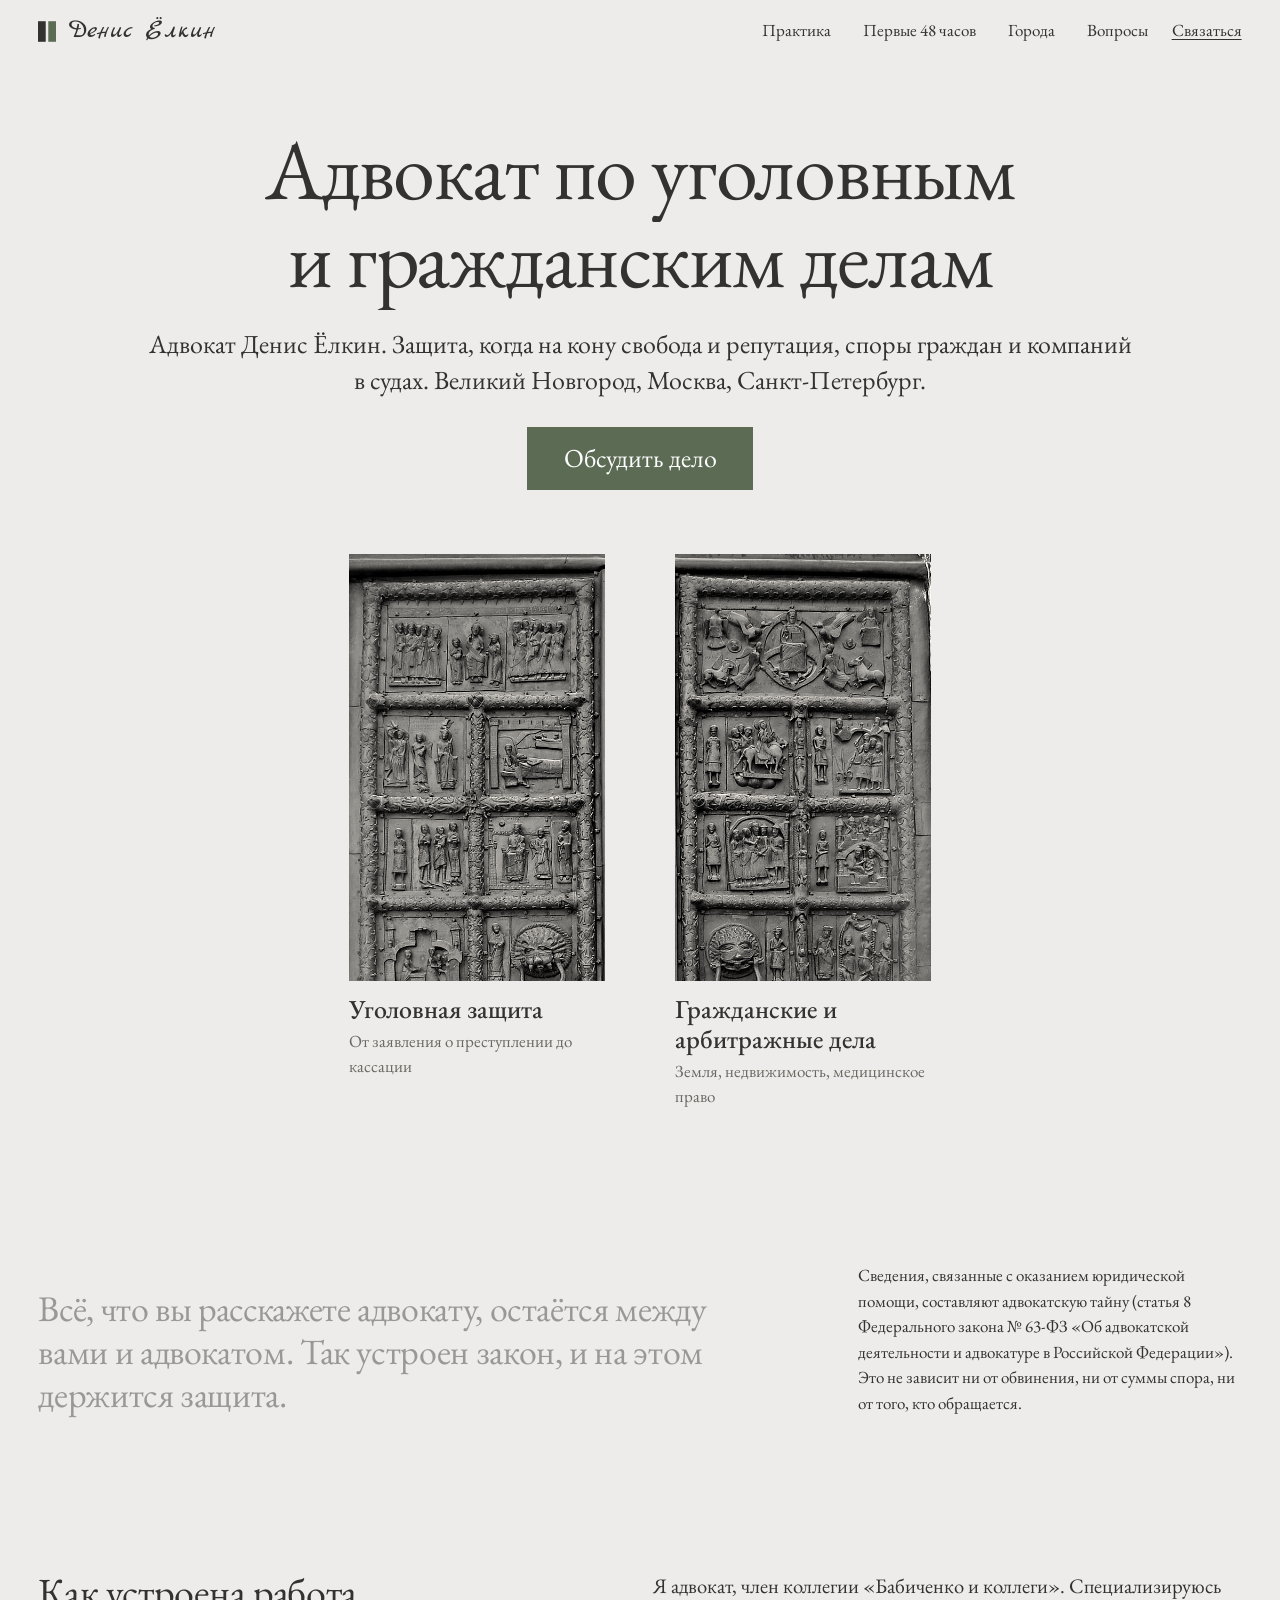
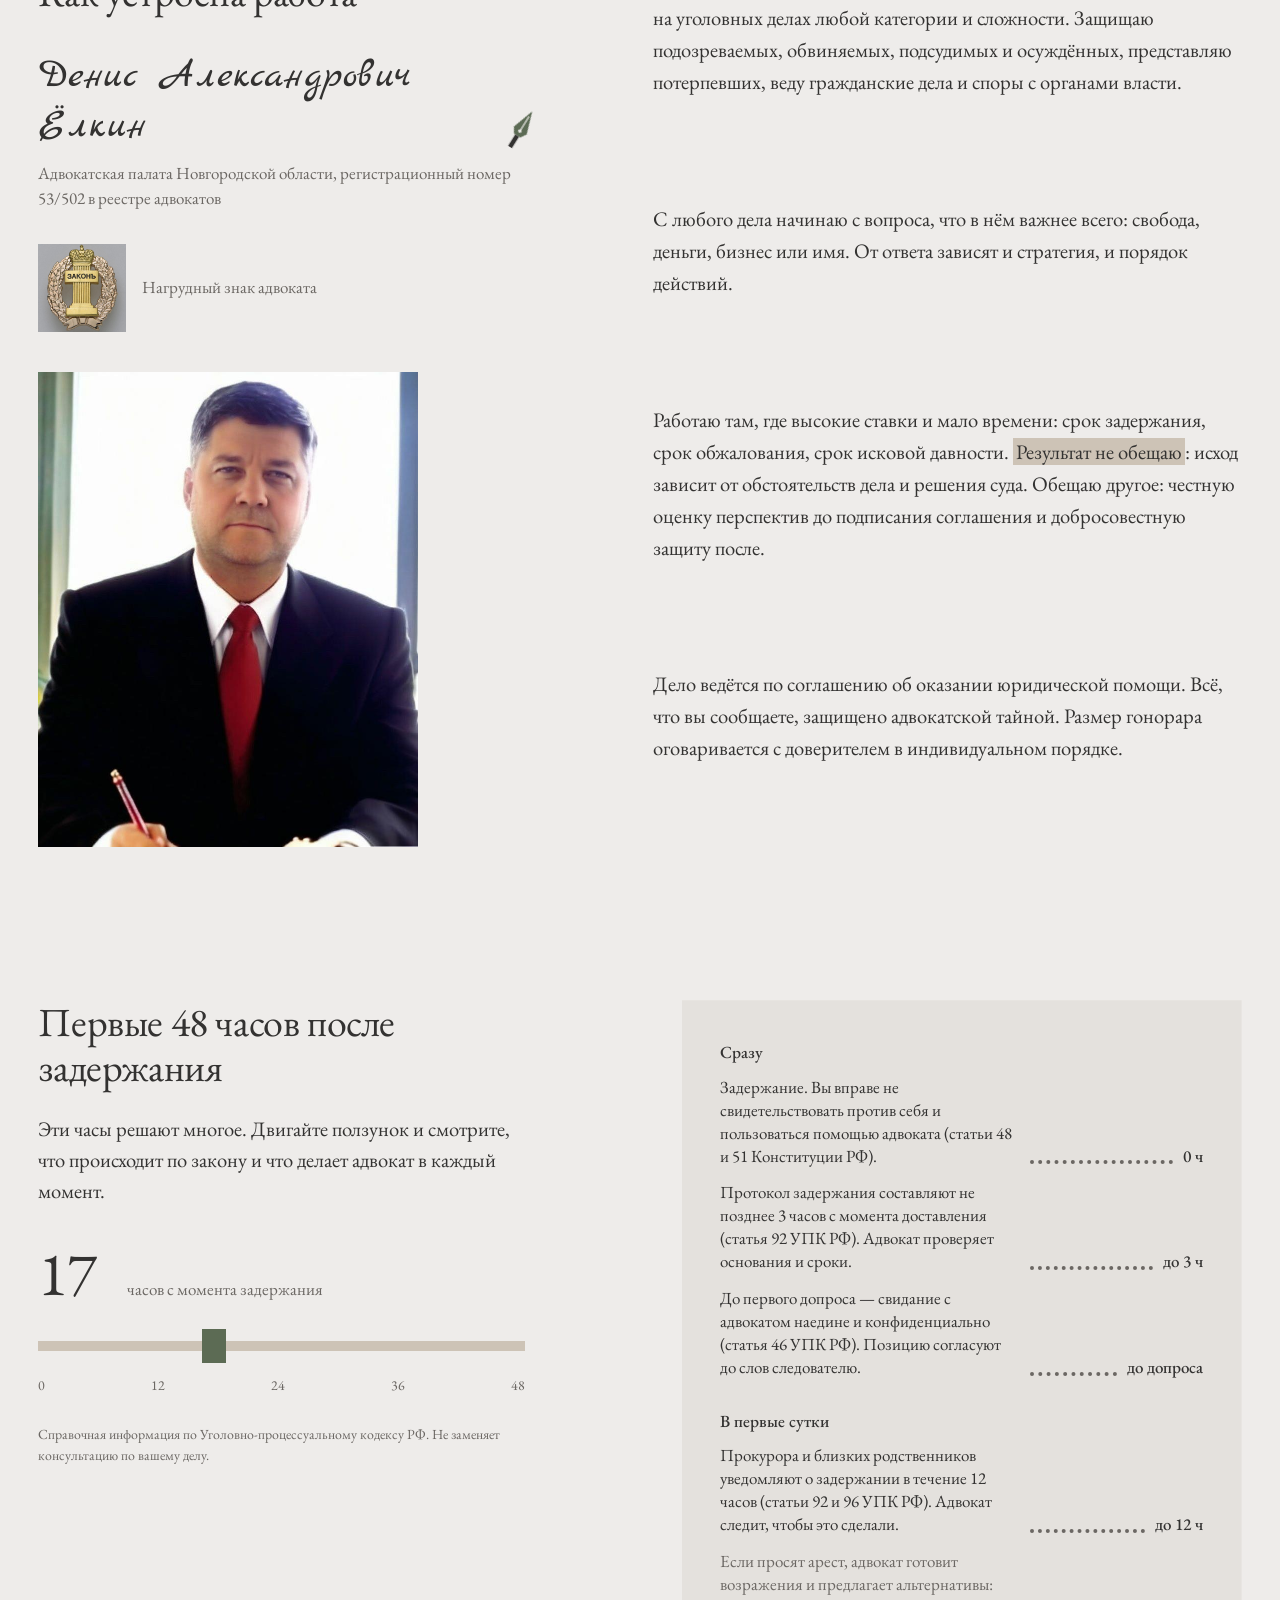
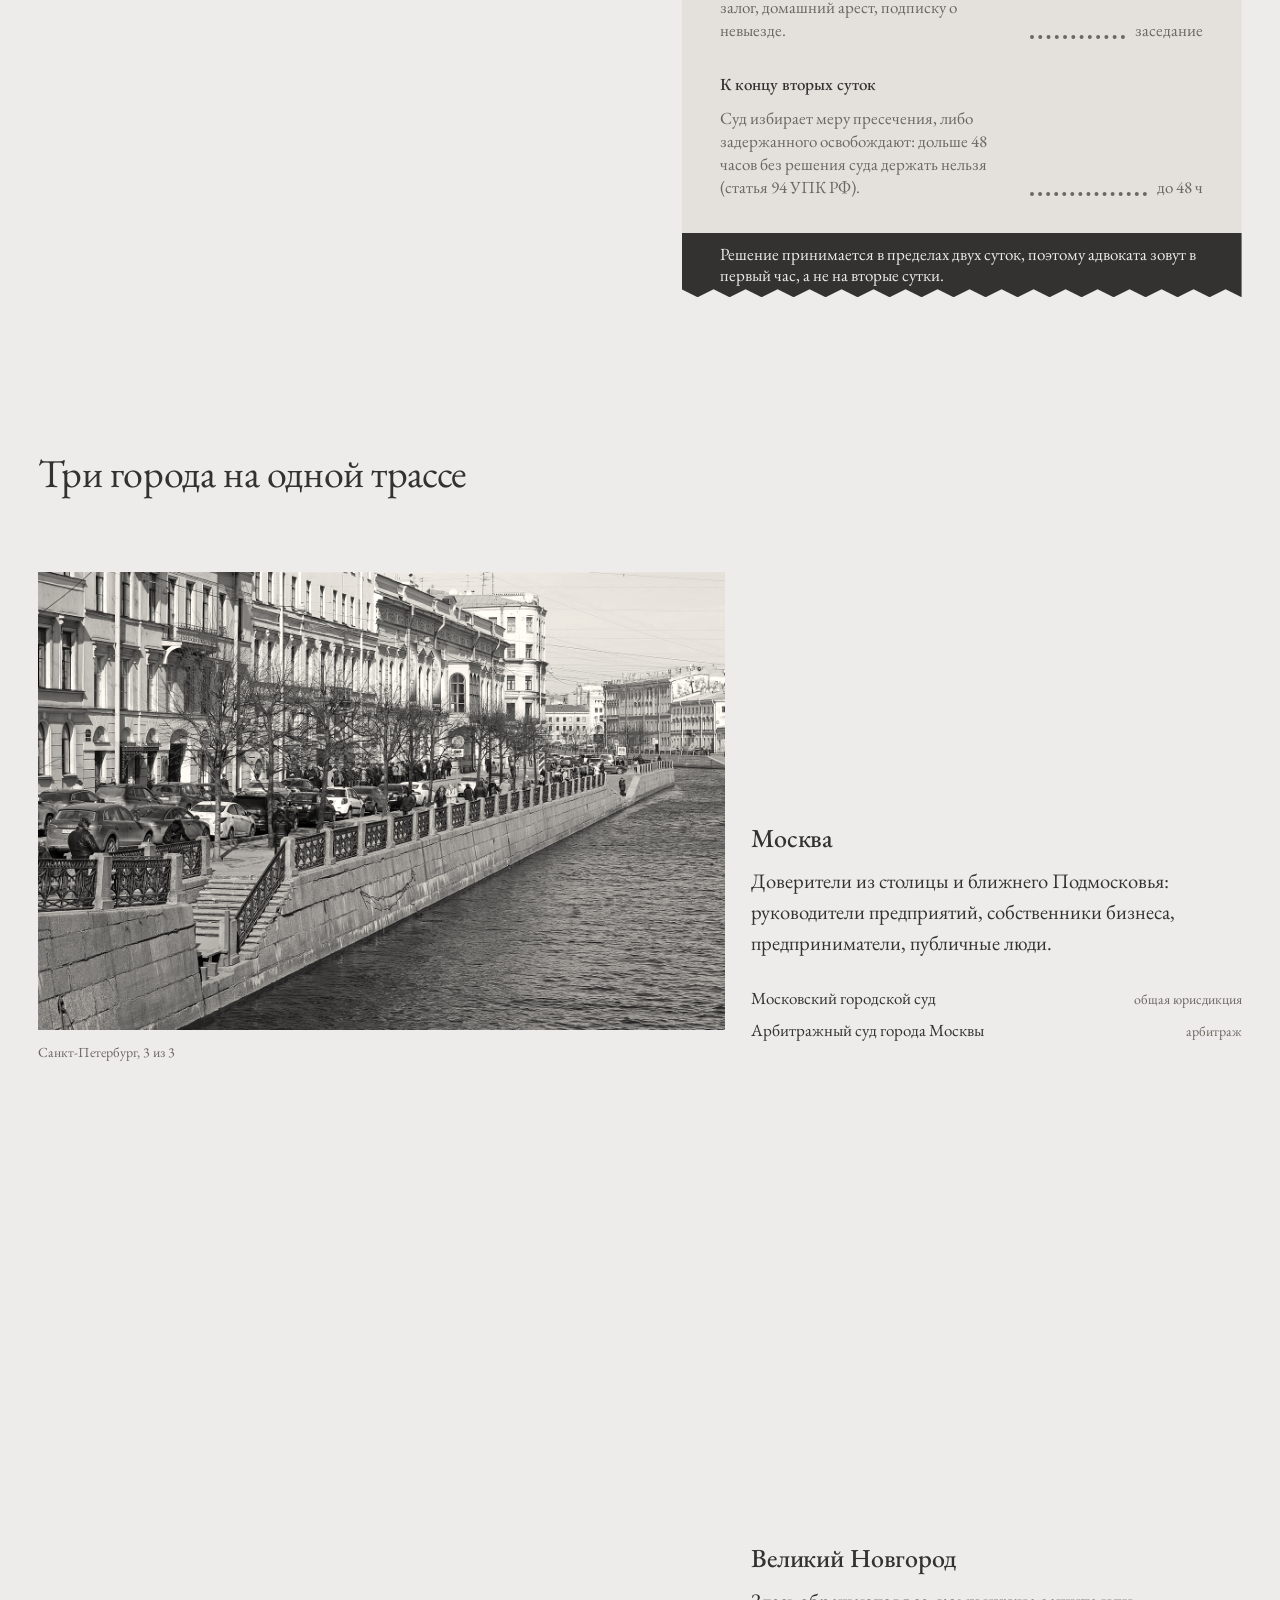
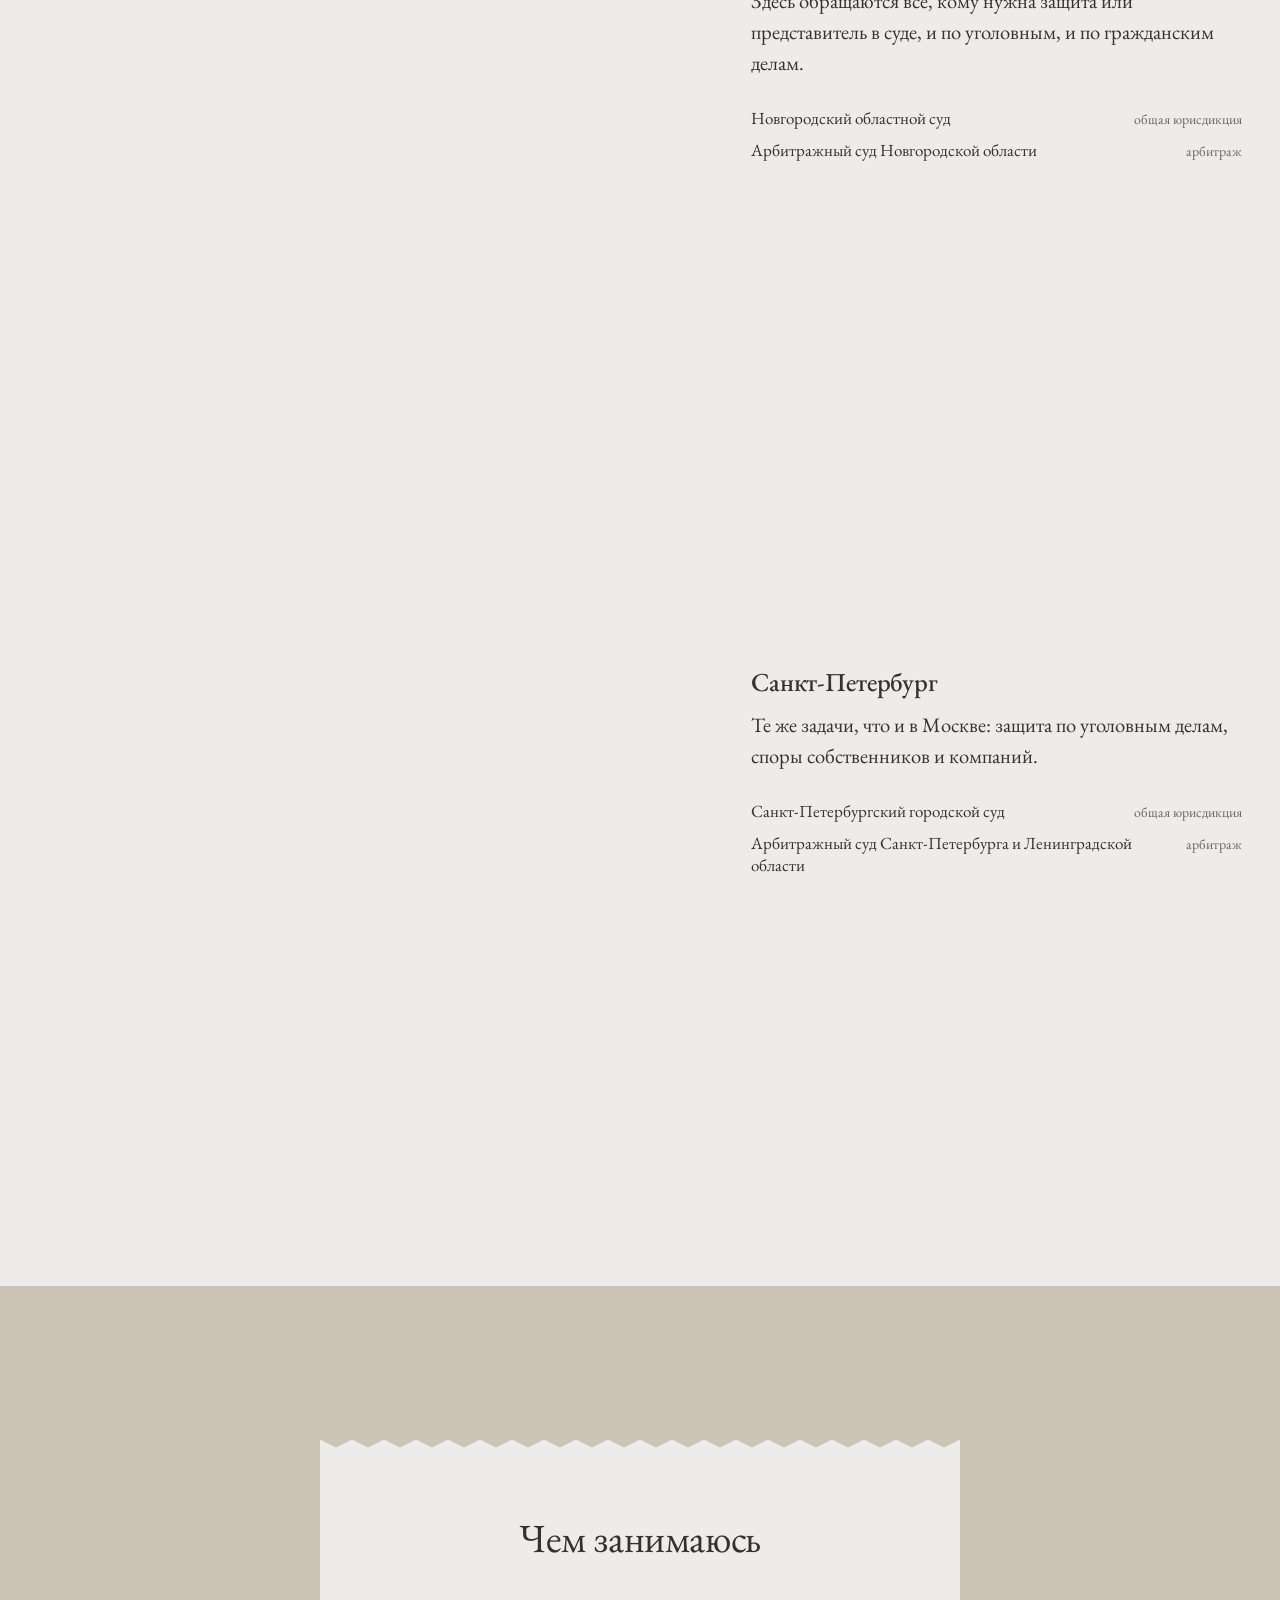
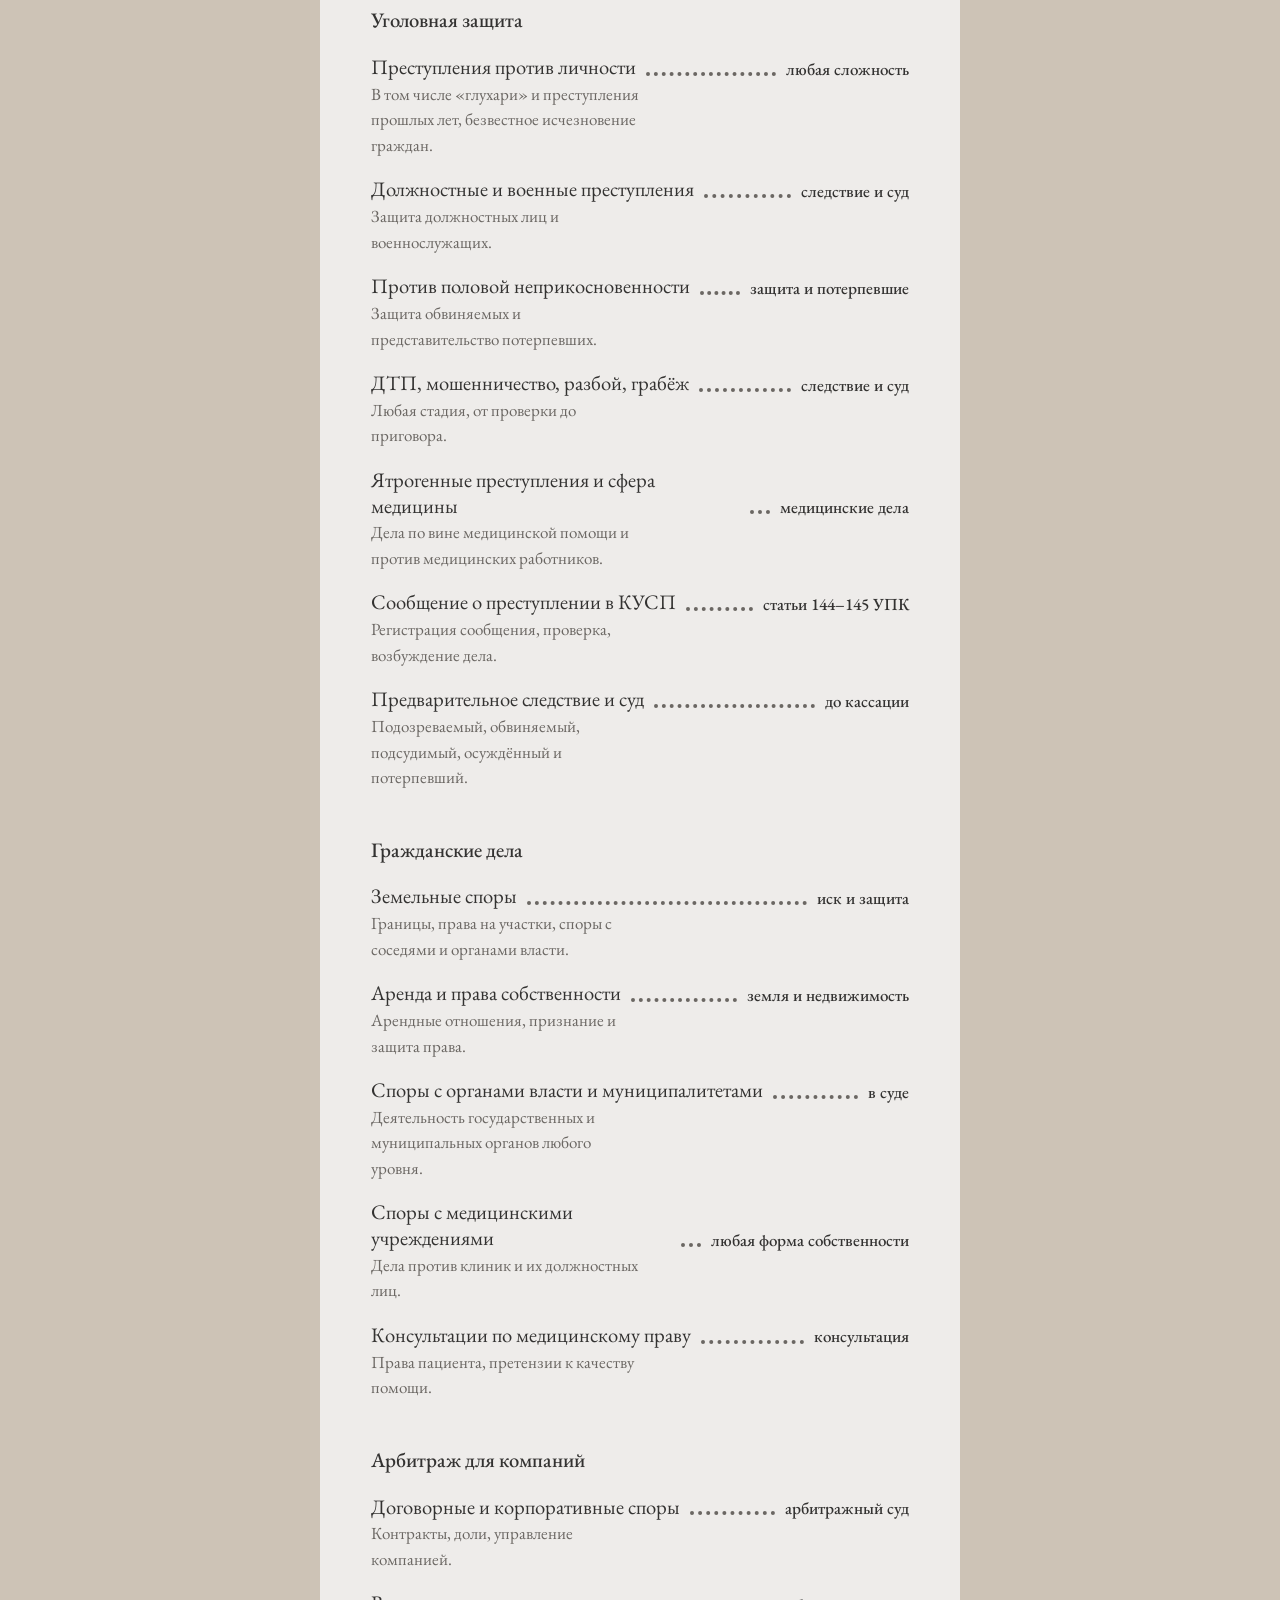
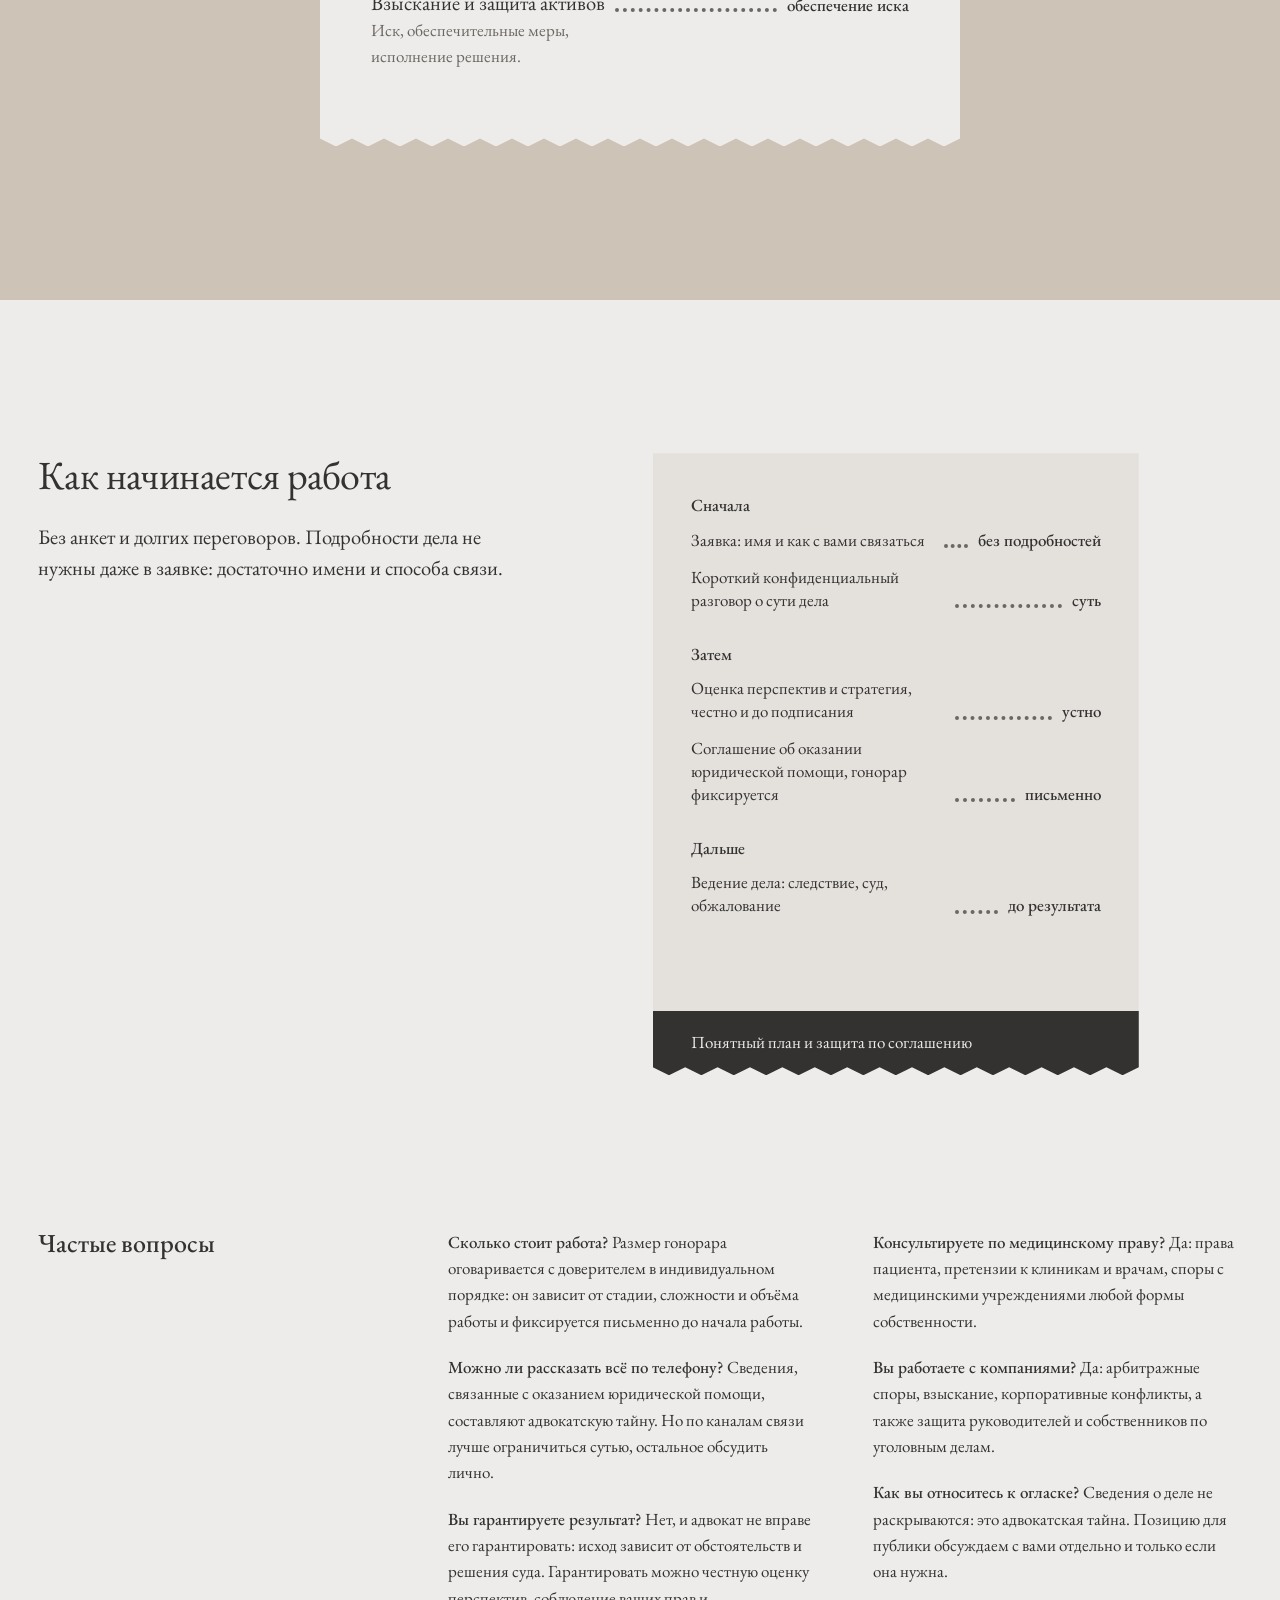
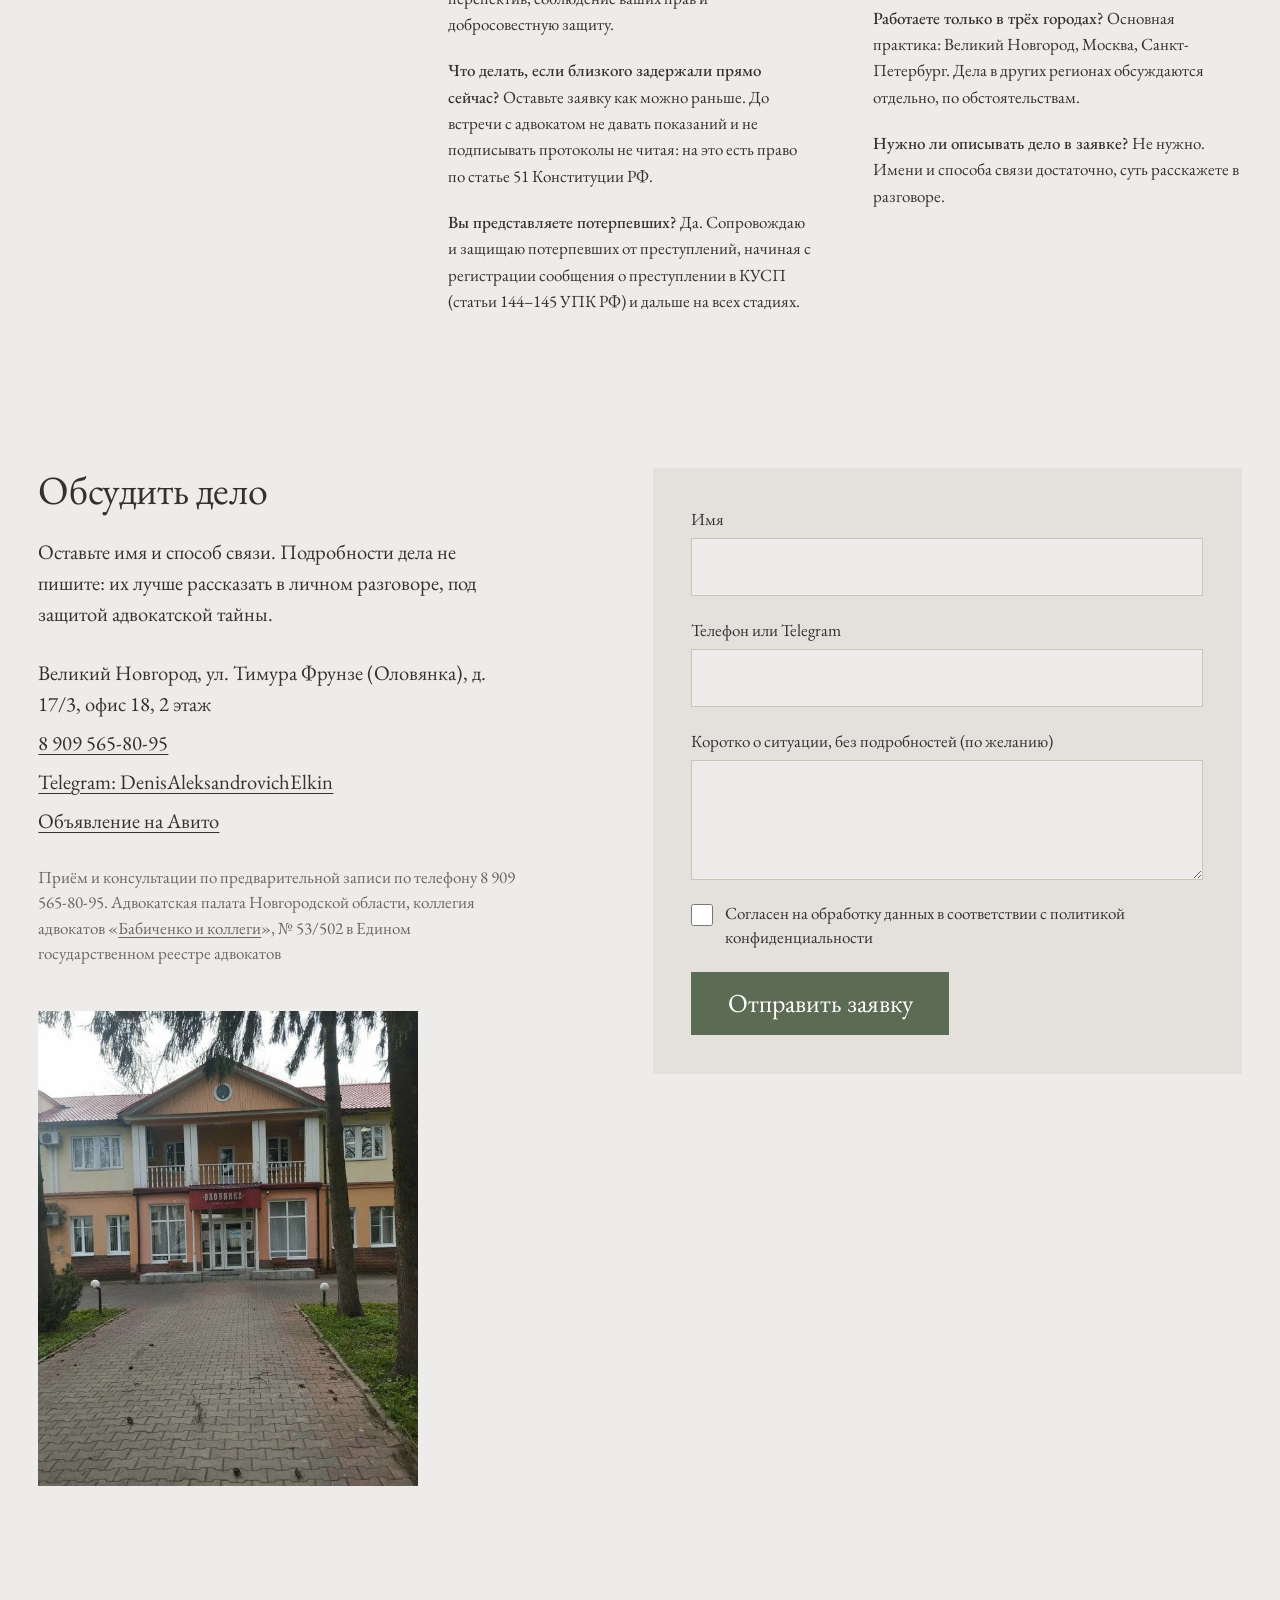
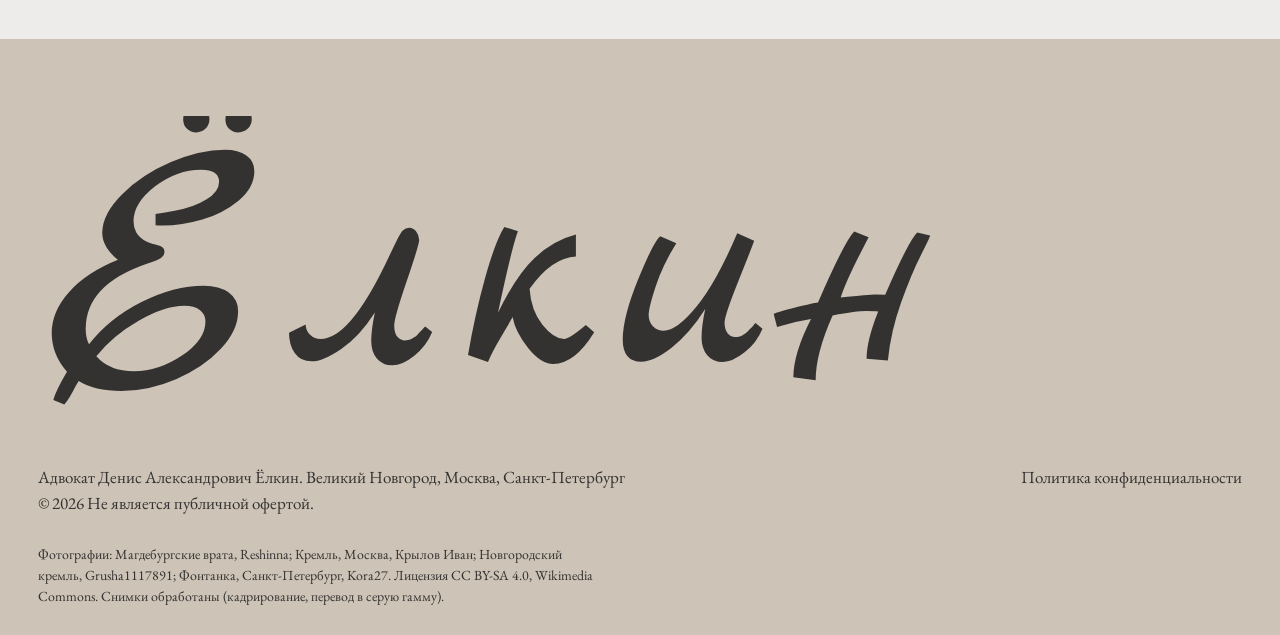
==== commit df4114e8: "add lawyer badge near signature" ====
--- a/index.html
+++ b/index.html
@@ -83,6 +83,7 @@
   <div class="letter__head">
     <h2 class="h2" id="letter-h" data-lines>Как устроена работа</h2>
     <p class="sign" data-reveal><span class="sign__name script"><span class="sign__ink">Денис Александрович Ёлкин</span><svg class="pen" viewBox="0 0 24 56" width="18" height="42" aria-hidden="true"><path d="M12 0 L22 30 L17 38 H7 L2 30 Z" fill="currentColor"/><rect x="9" y="38" width="6" height="18" fill="var(--ink)"/><rect x="11.2" y="8" width="1.6" height="22" fill="var(--bg)"/><circle cx="12" cy="31" r="2.2" fill="var(--bg)"/></svg></span><span class="sign__role">Адвокатская палата Новгородской области, регистрационный номер 53/502 в реестре адвокатов</span></p>
+    <figure class="badge" data-reveal><img src="img/znak.jpg" width="640" height="640" alt="Нагрудный знак адвоката" loading="lazy"><figcaption>Нагрудный знак адвоката</figcaption></figure>
     <figure class="portrait" data-reveal><img src="img/elkin-1.jpg" width="759" height="949" alt="Адвокат Денис Александрович Ёлкин" loading="lazy"></figure>
   </div>
   <div class="letter__body">
--- a/styles.css
+++ b/styles.css
@@ -351,3 +351,7 @@
 .contact__side .portrait { margin-top: 44px; }
 @media (max-width: 900px) { .portrait { max-width: 320px; } }
 .contact__list a, .contact__small a { text-decoration-color: currentColor; }
+
+.badge { display: flex; align-items: center; gap: 16px; margin-top: 32px; }
+.badge img { width: 88px; height: 88px; object-fit: cover; display: block; }
+.badge figcaption { font-size: var(--step-ui); color: var(--muted); max-width: 14em; }
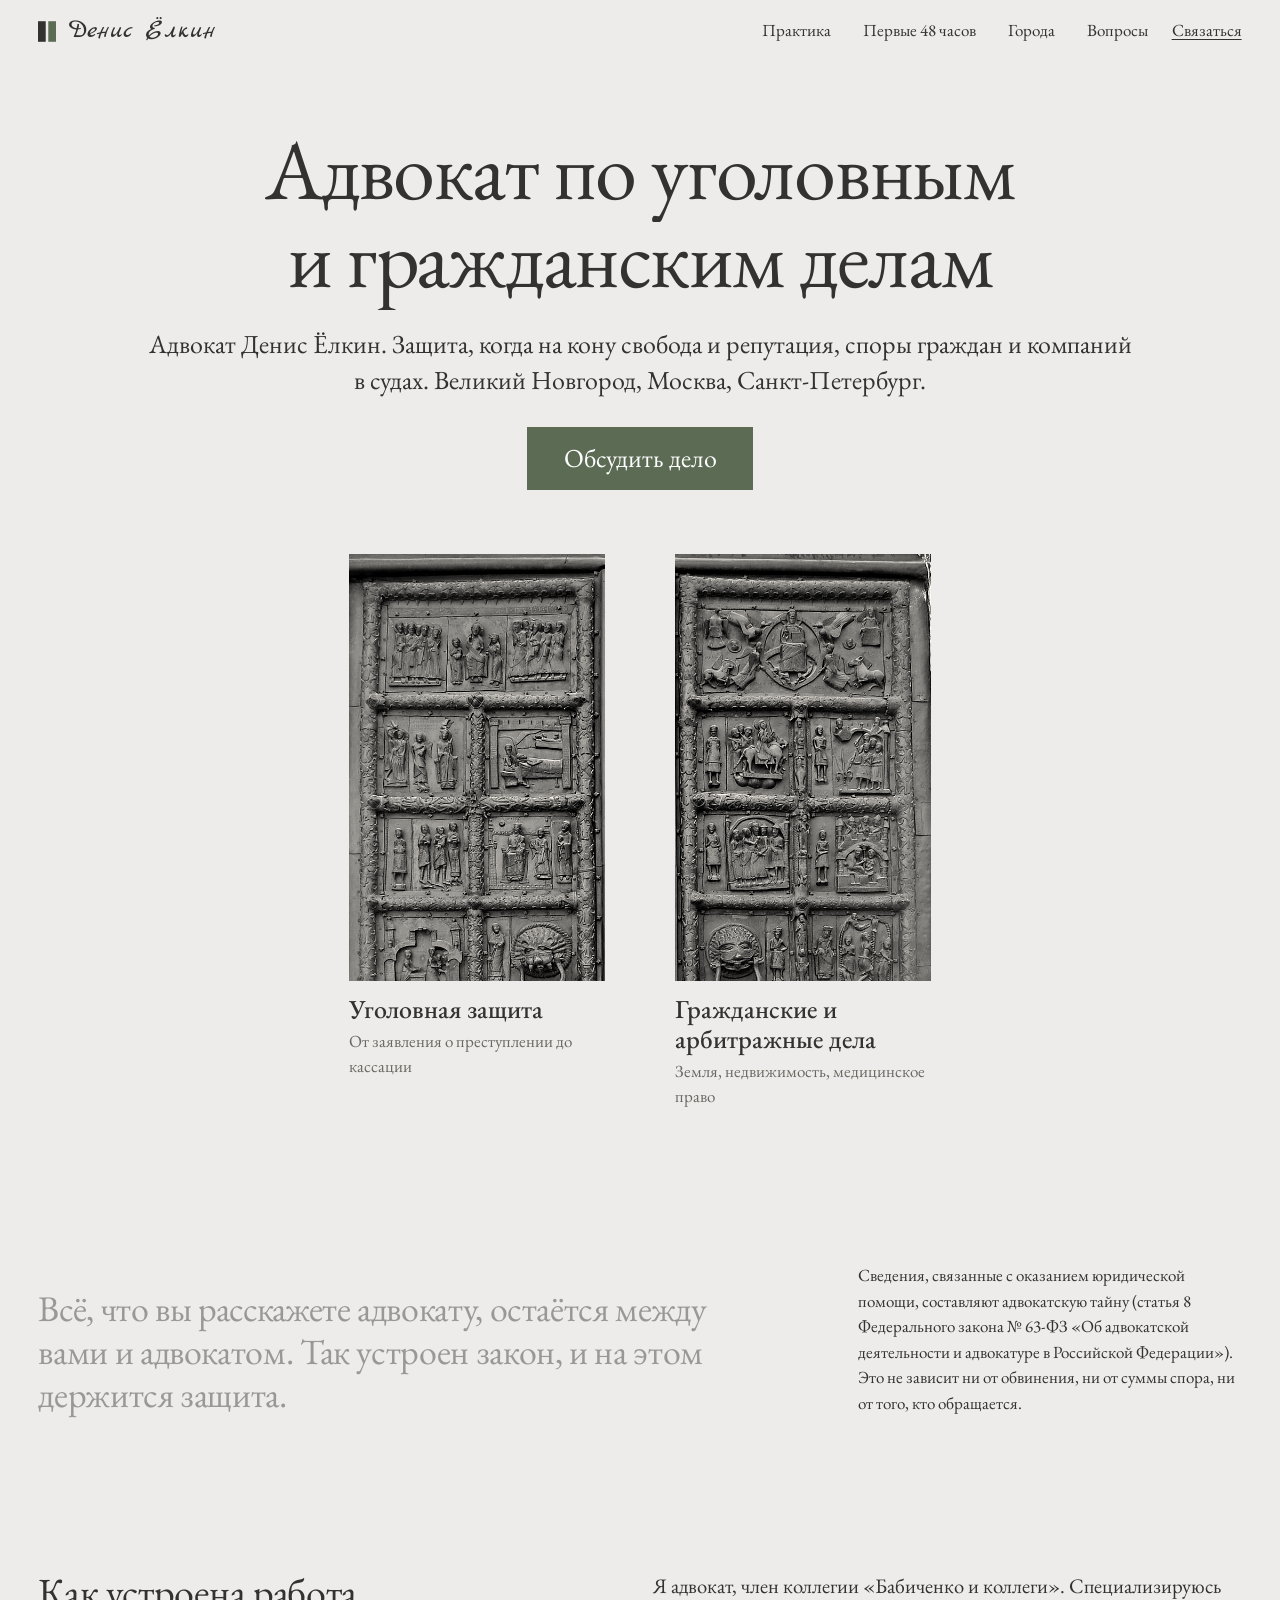
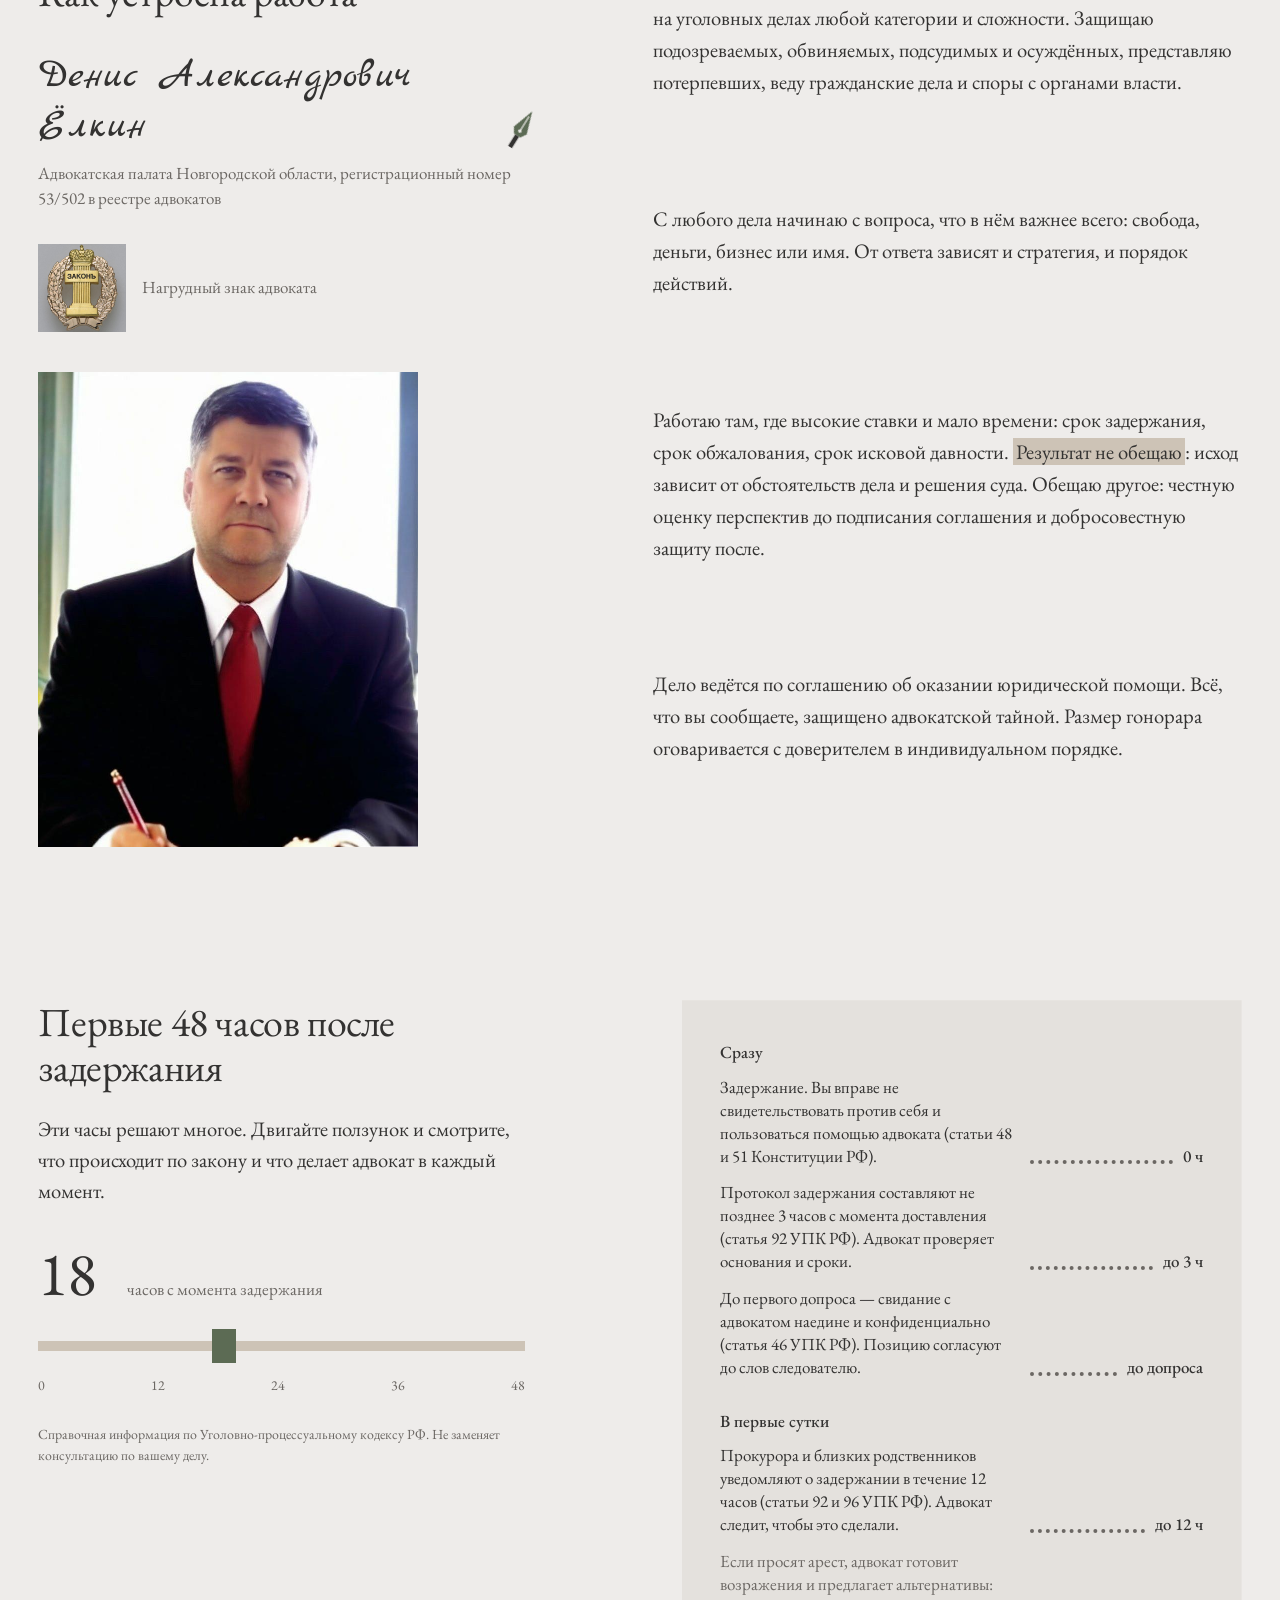
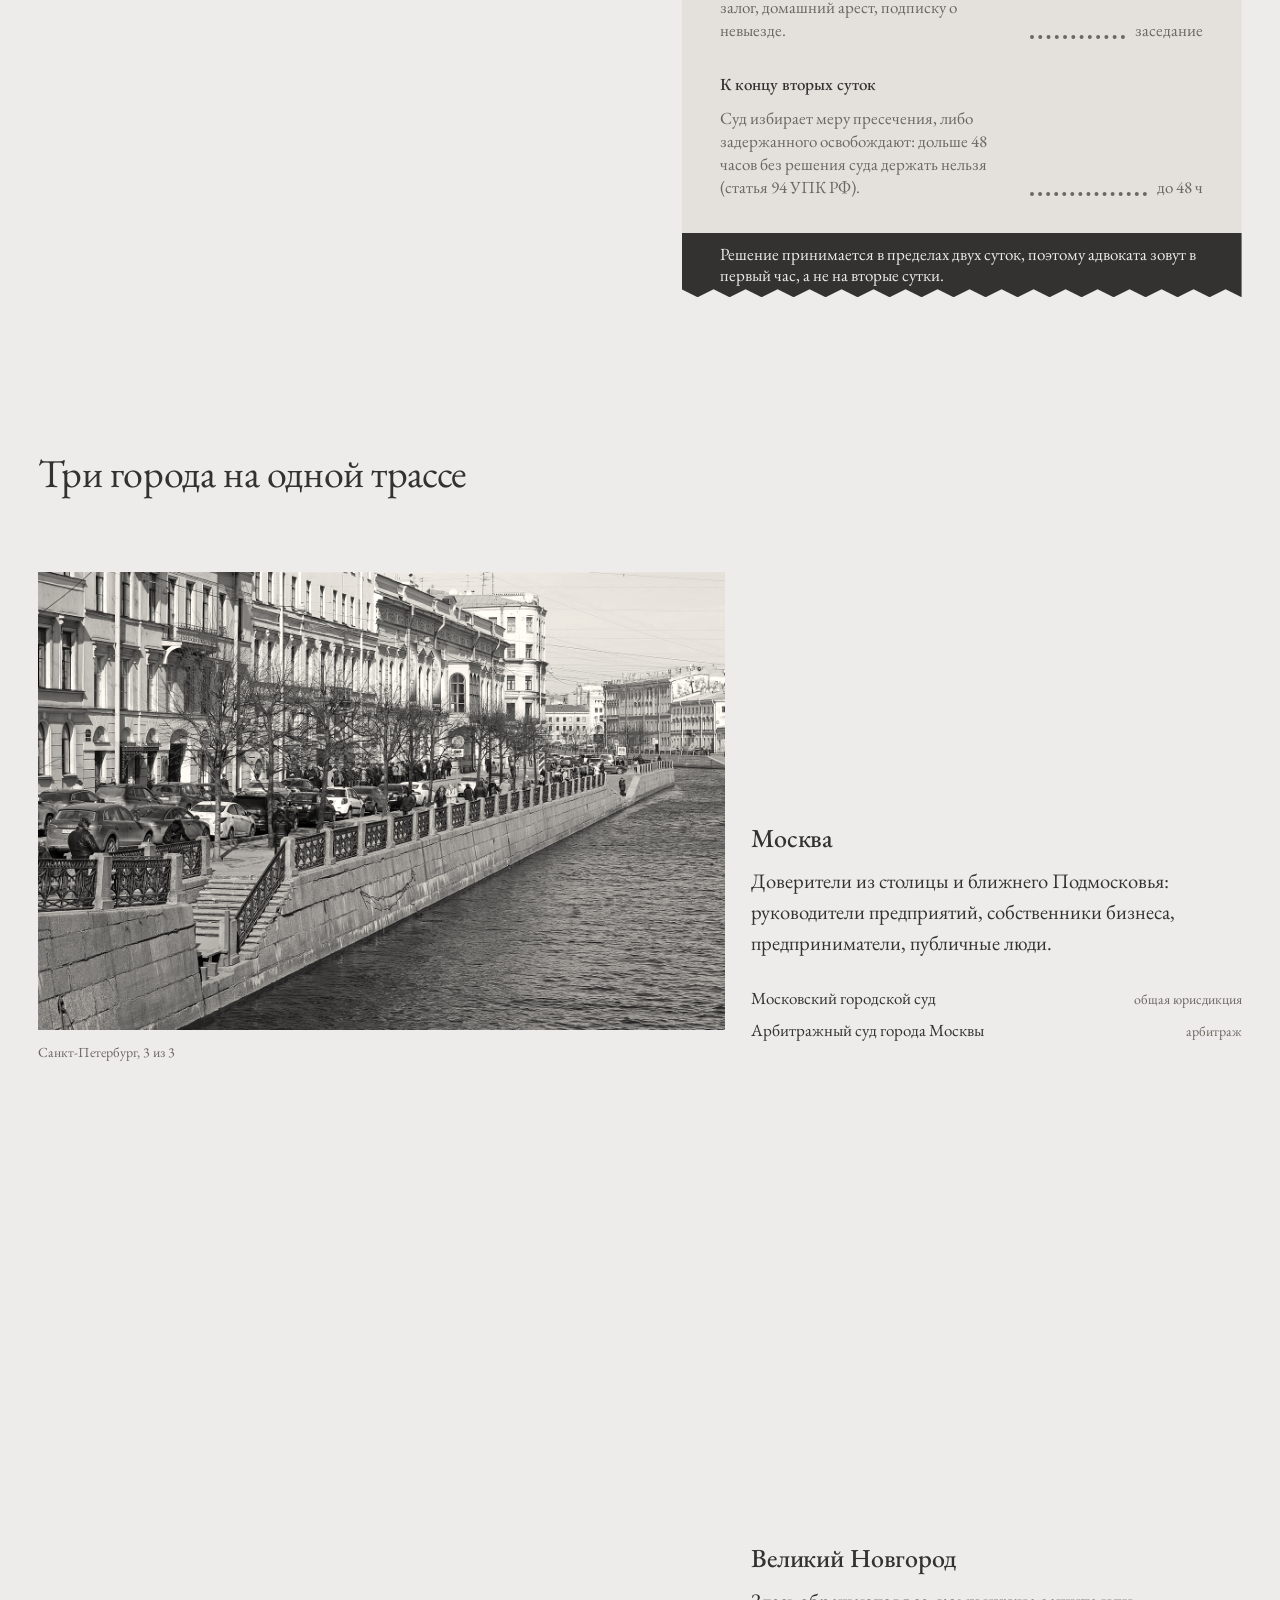
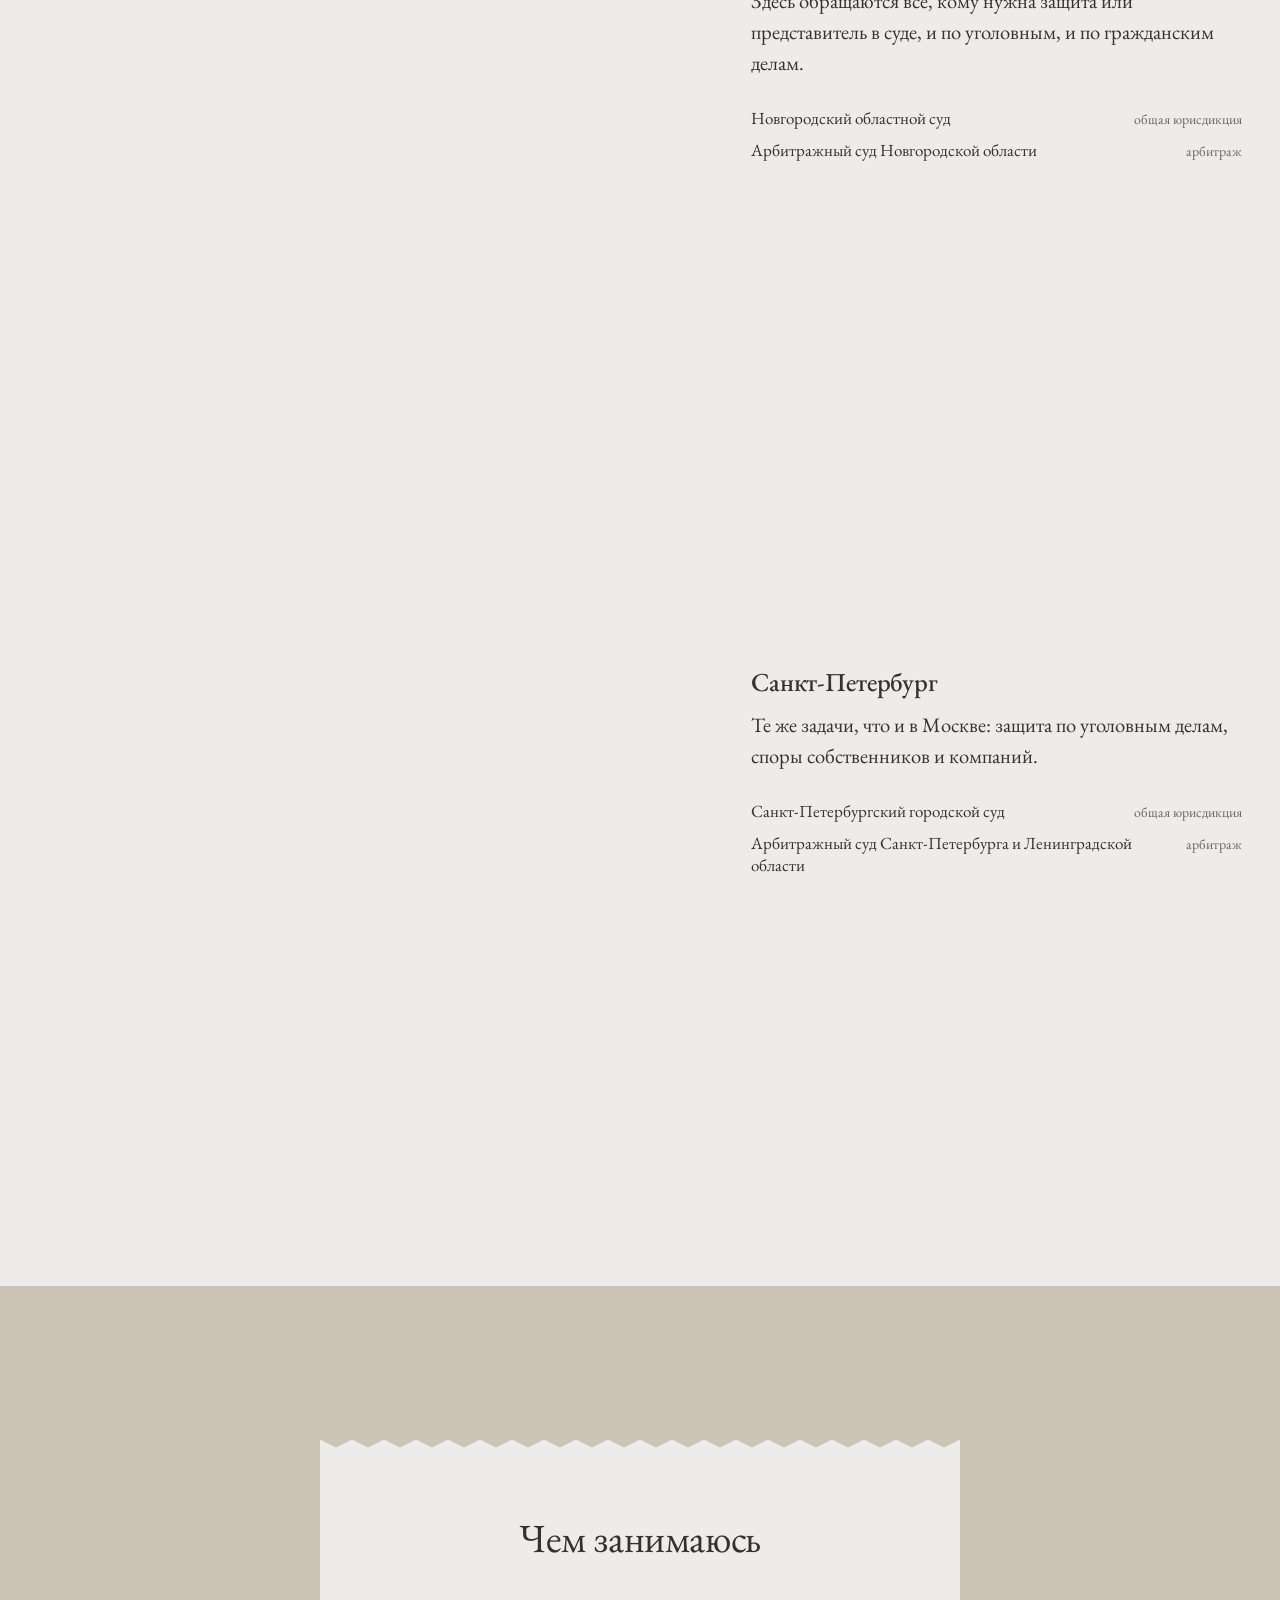
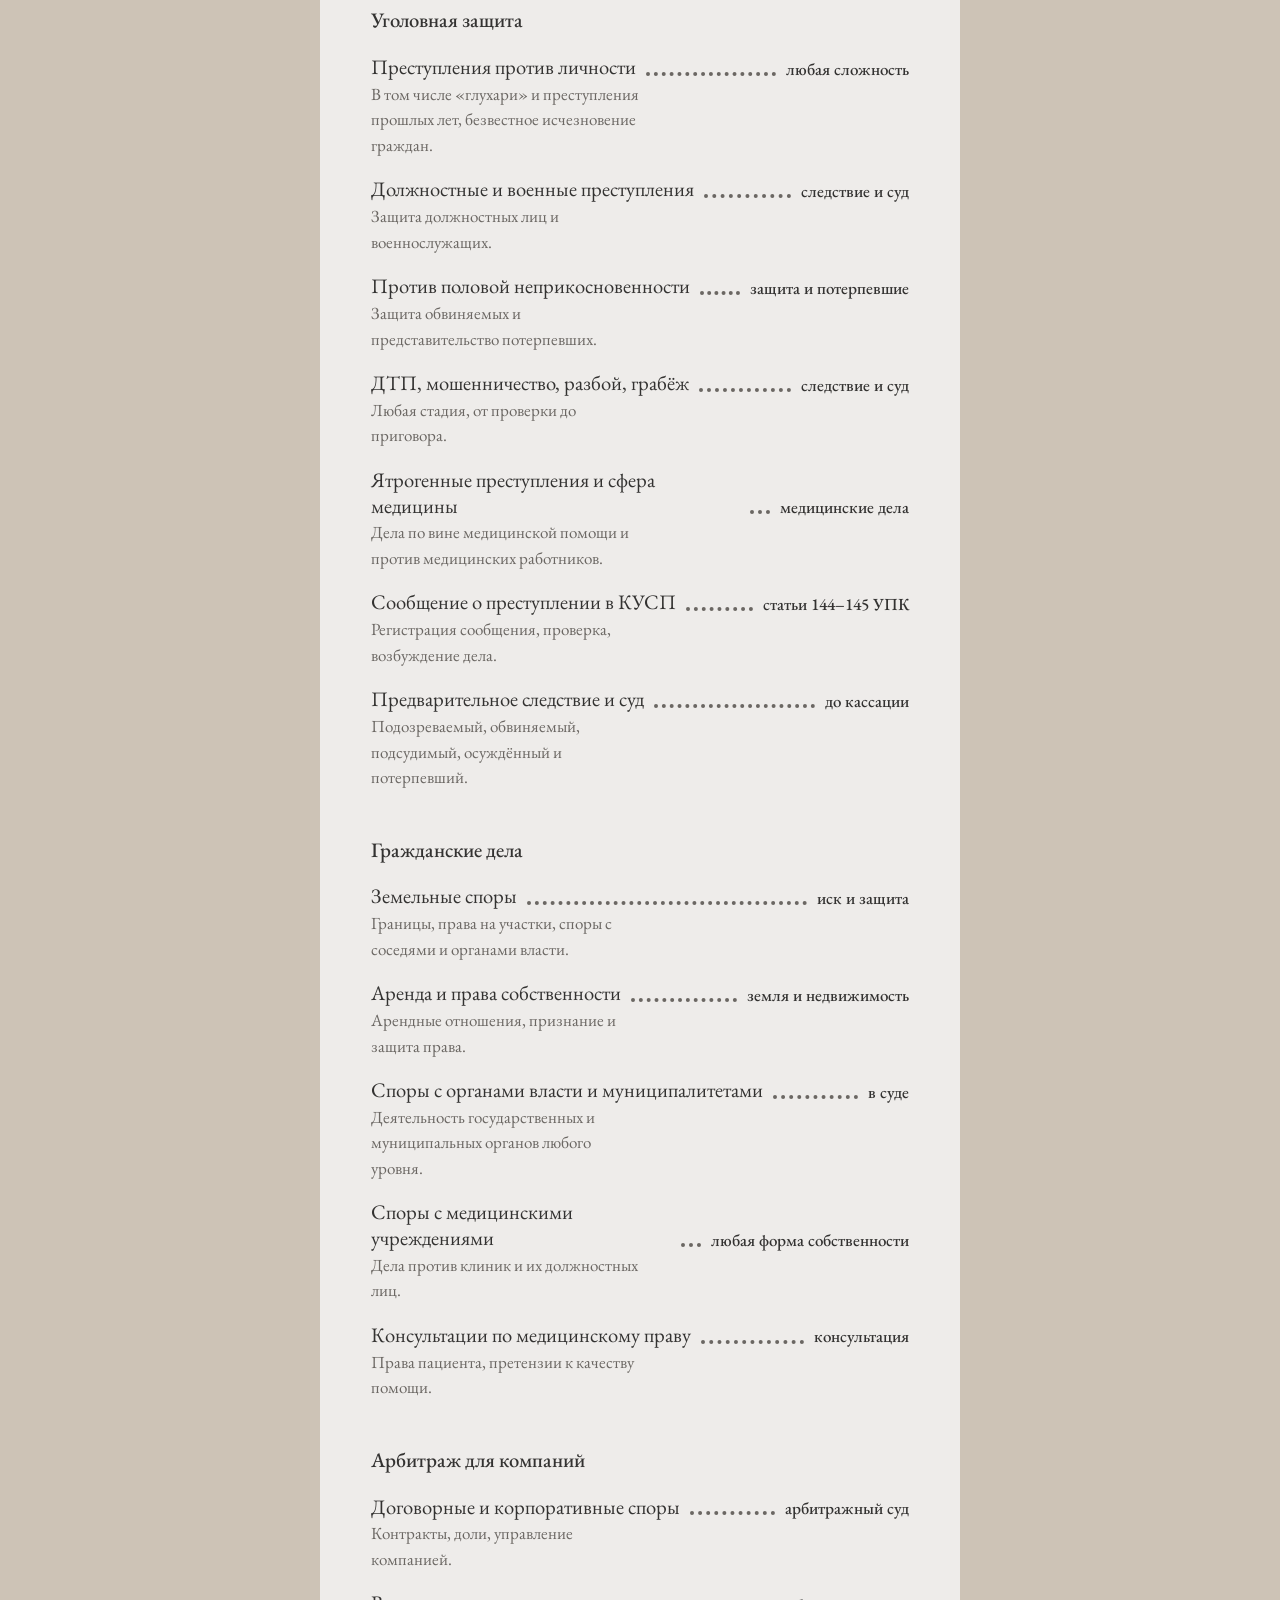
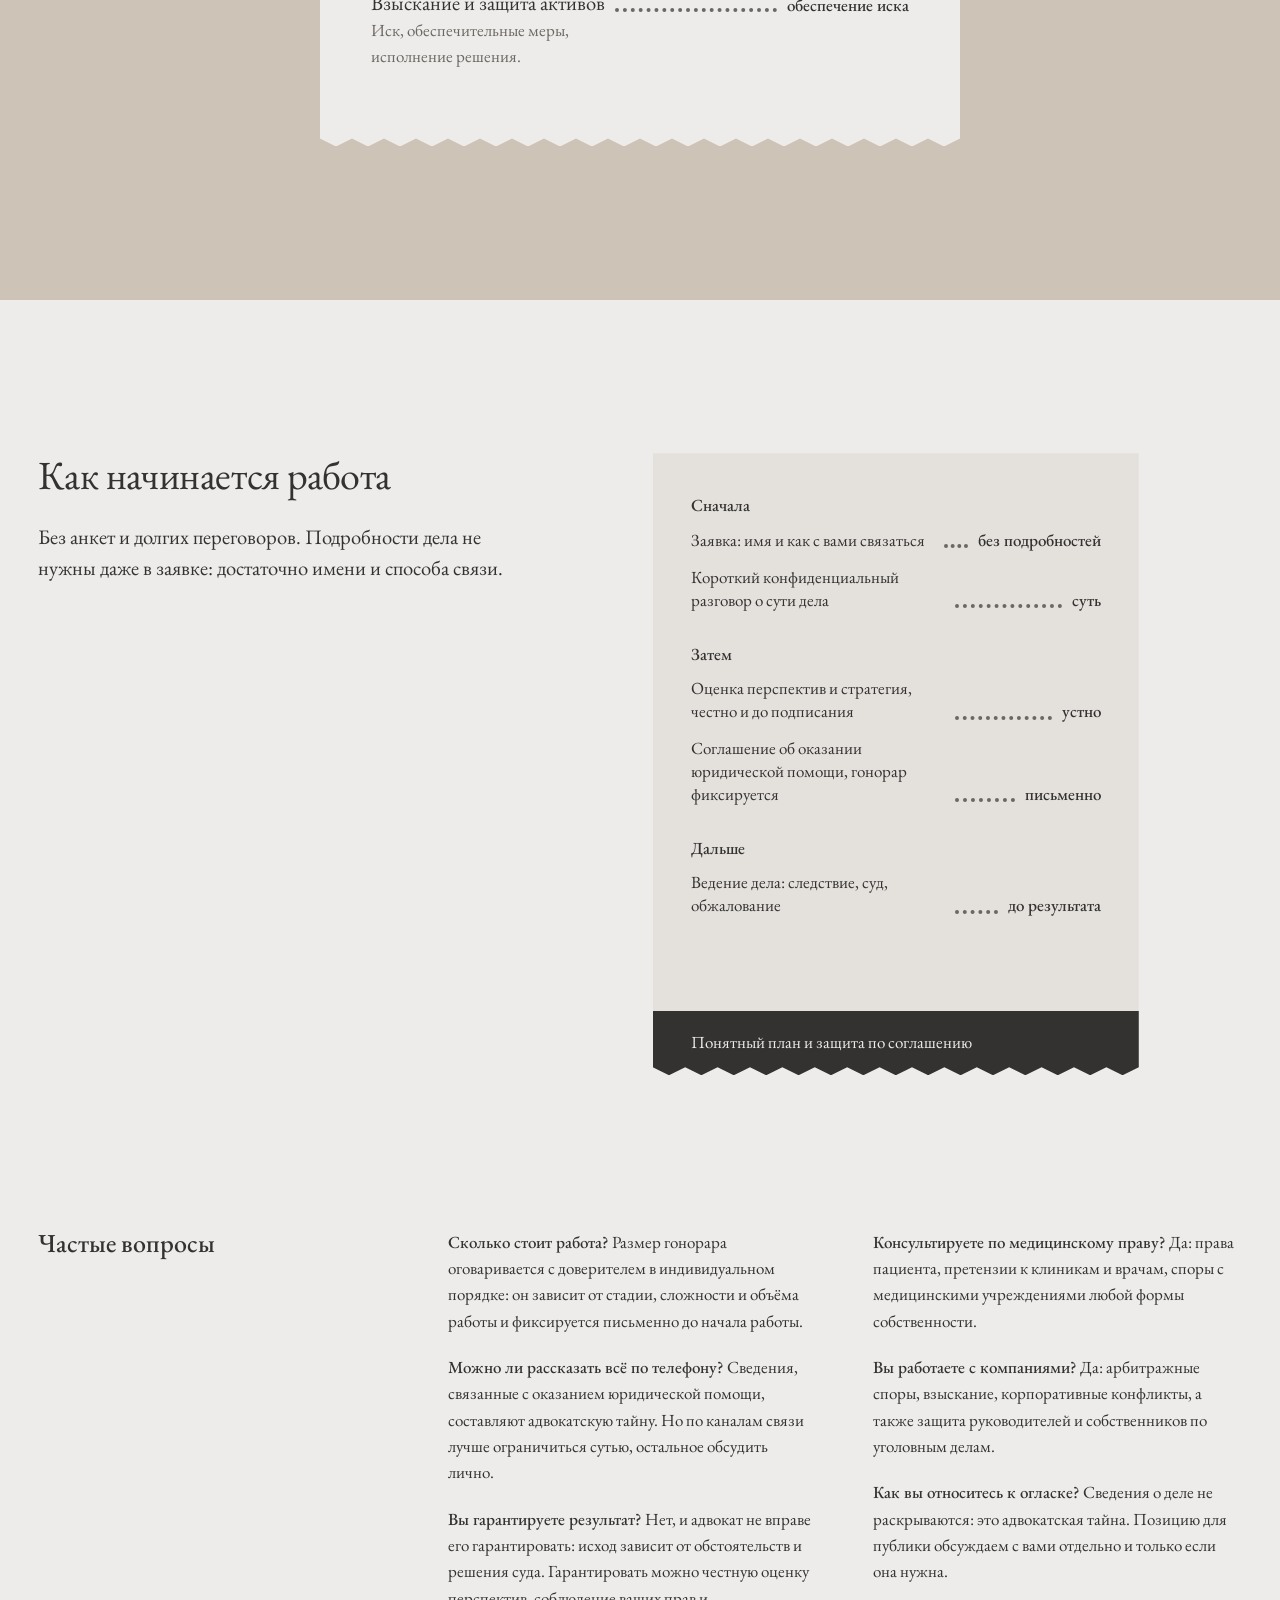
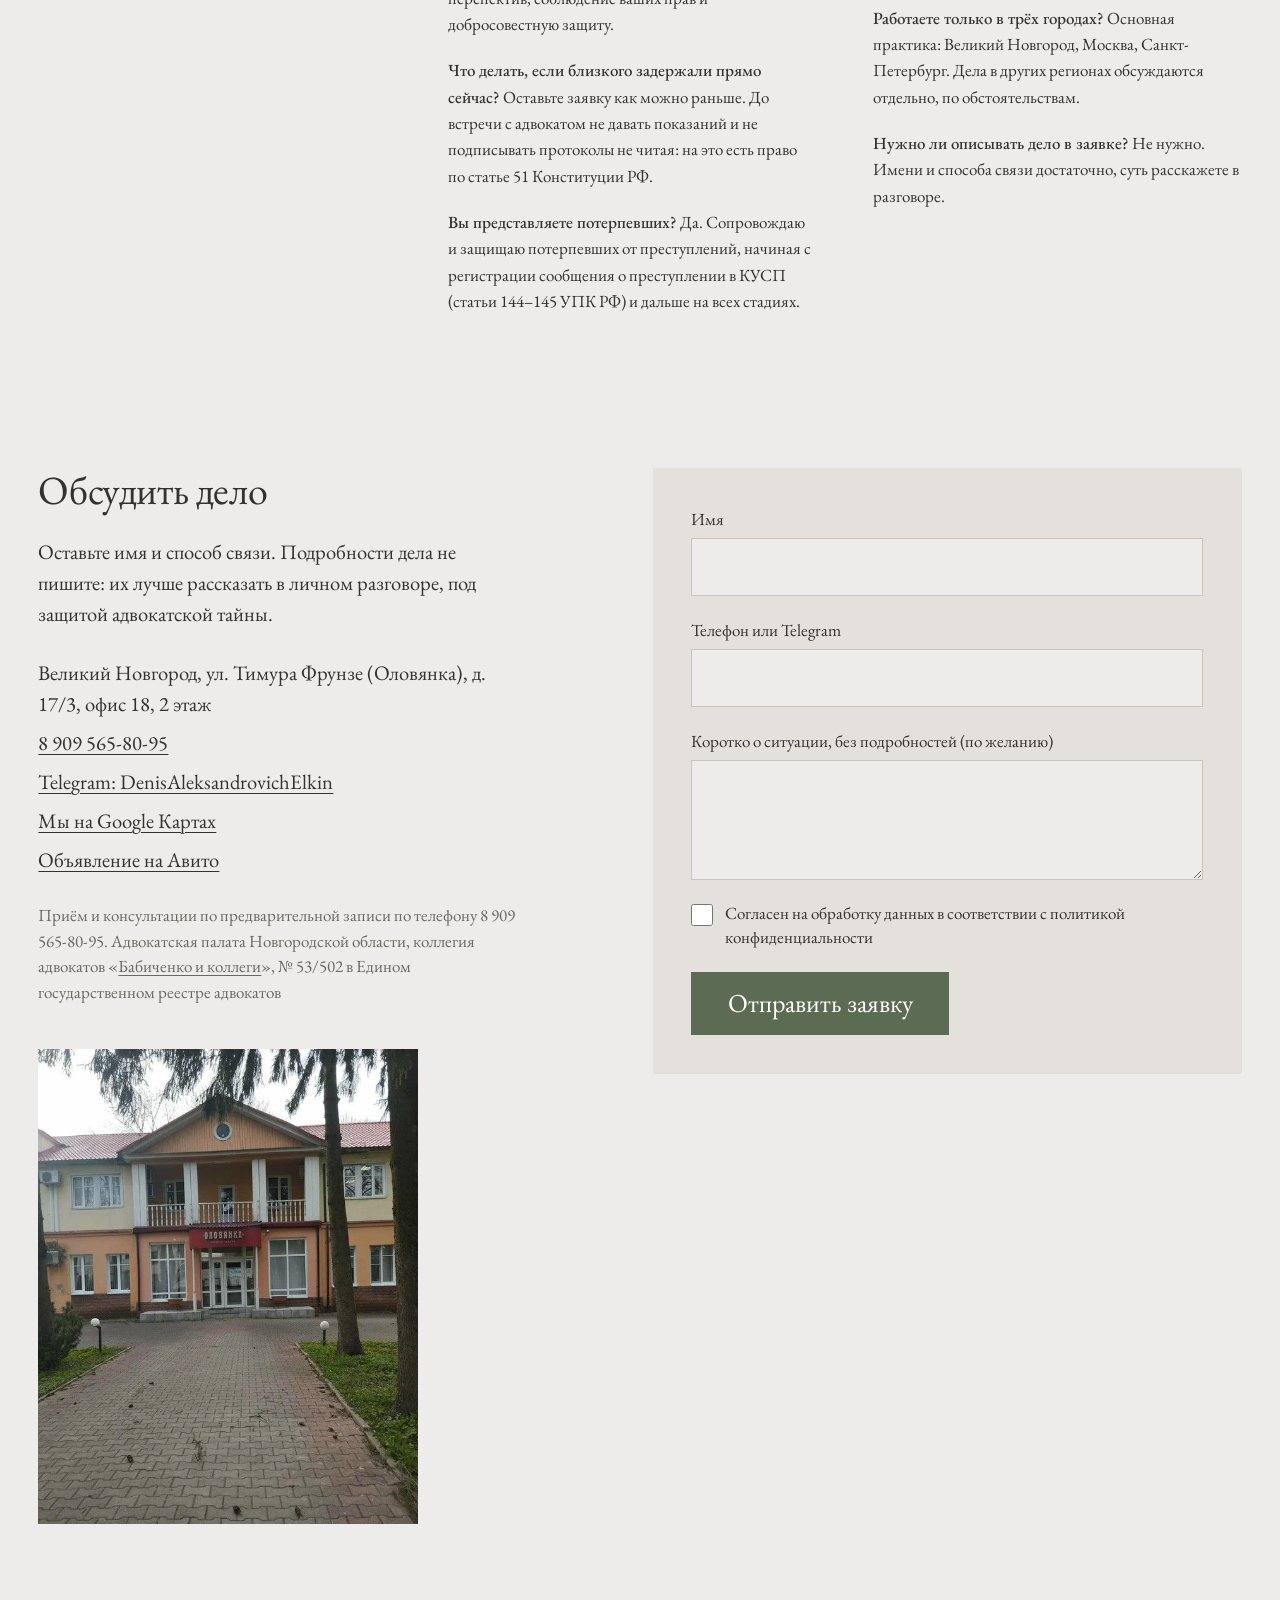
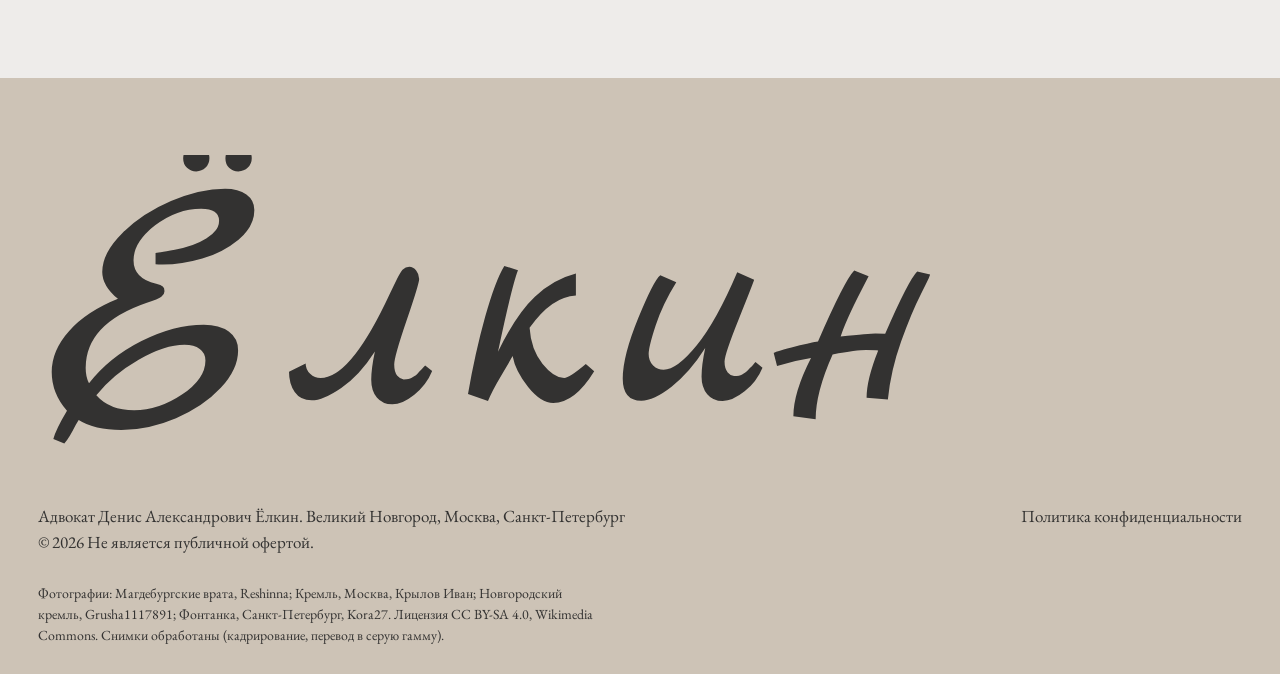
==== commit 983806e6: "add Google Maps card link" ====
--- a/index.html
+++ b/index.html
@@ -272,6 +272,7 @@
       <li>Великий Новгород, ул. Тимура Фрунзе (Оловянка), д. 17/3, офис 18, 2 этаж</li>
       <li><a href="tel:+79095658095">8 909 565-80-95</a></li>
       <li><a href="https://t.me/DenisAleksandrovichElkin" target="_blank" rel="noopener">Telegram: DenisAleksandrovichElkin</a></li>
+      <li><a href="https://maps.app.goo.gl/A3eFZa1GwuMzMQrG9" target="_blank" rel="noopener">Мы на Google Картах</a></li>
       <li><a href="https://www.avito.ru/velikiy_novgorod/predlozheniya_uslug/advokat_denis_aleksandrovich_elkin_4994086513" target="_blank" rel="noopener">Объявление на Авито</a></li>
     </ul>
     <p class="contact__small" data-reveal>Приём и консультации по предварительной записи по телефону 8 909 565-80-95. Адвокатская палата Новгородской области, коллегия адвокатов «<a href="https://babichenko-advokat.tb.ru/" target="_blank" rel="noopener">Бабиченко и коллеги</a>», № 53/502 в Едином государственном реестре адвокатов</p>
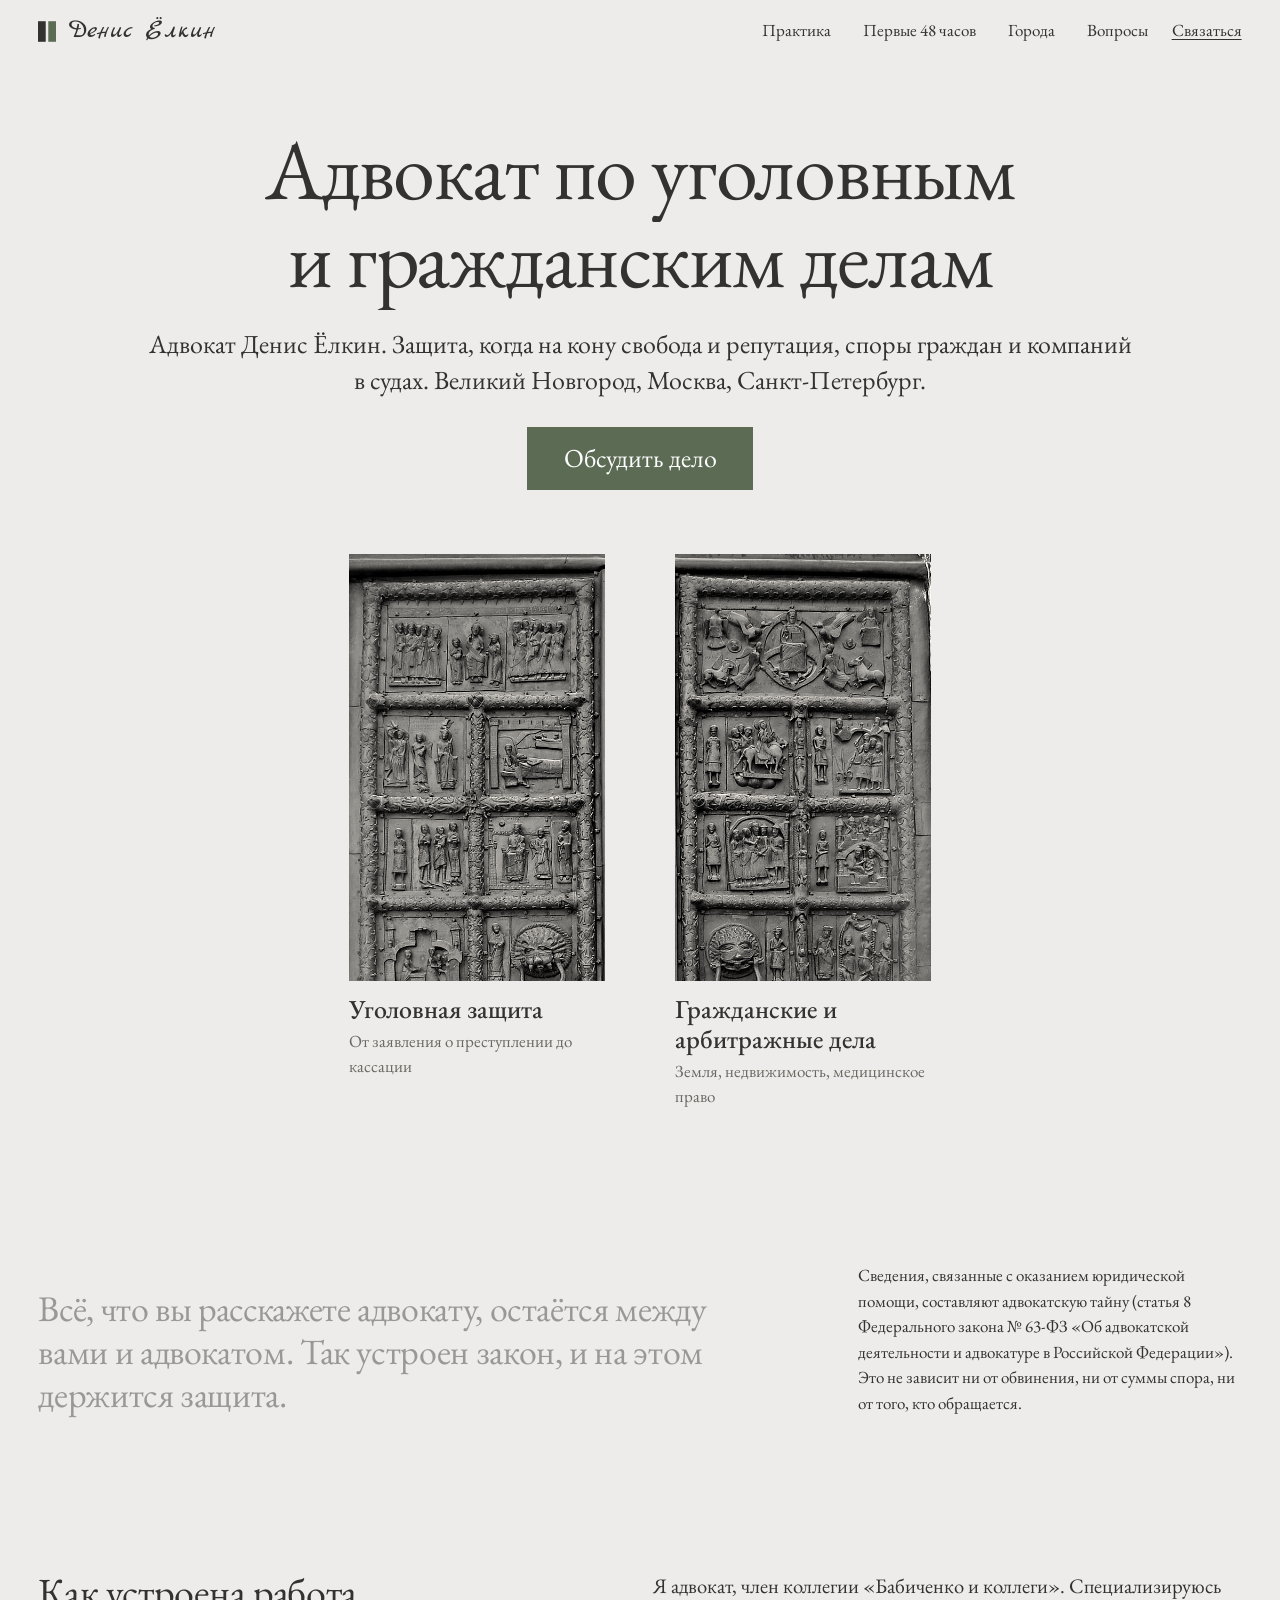
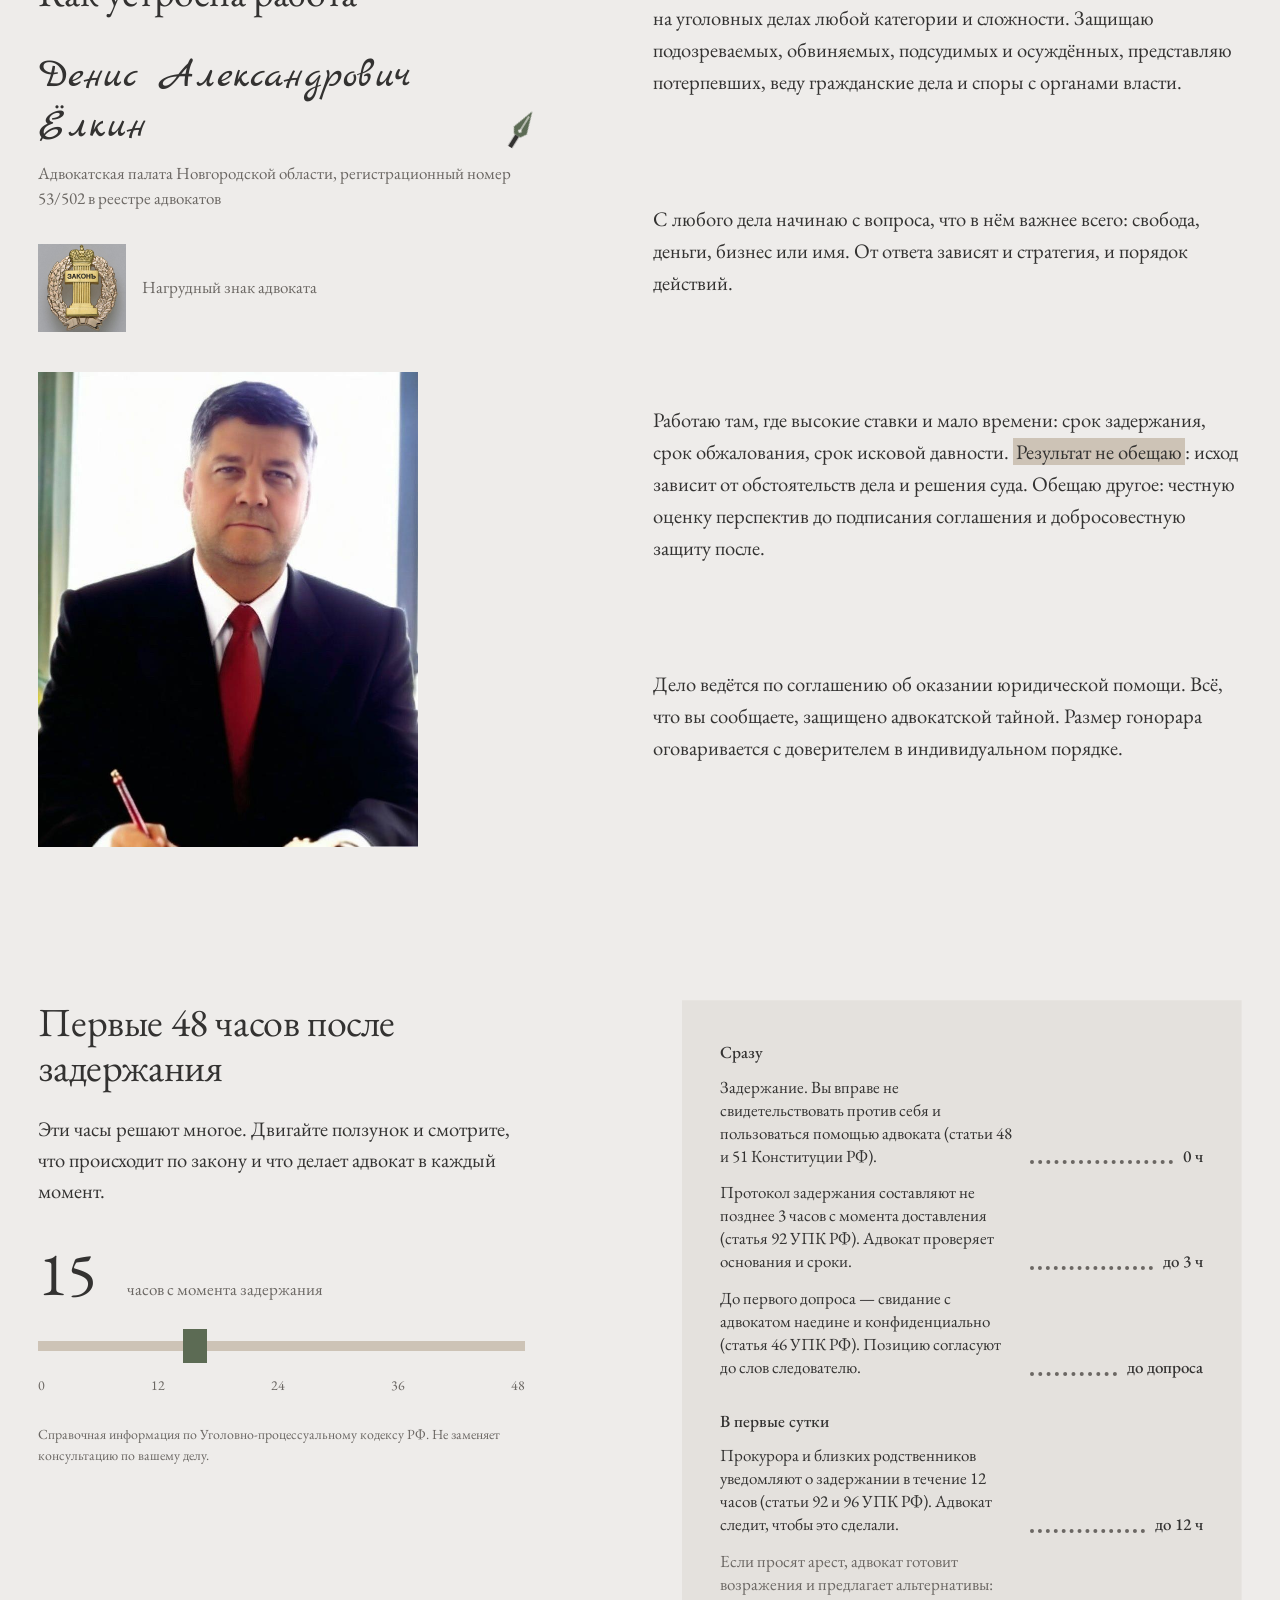
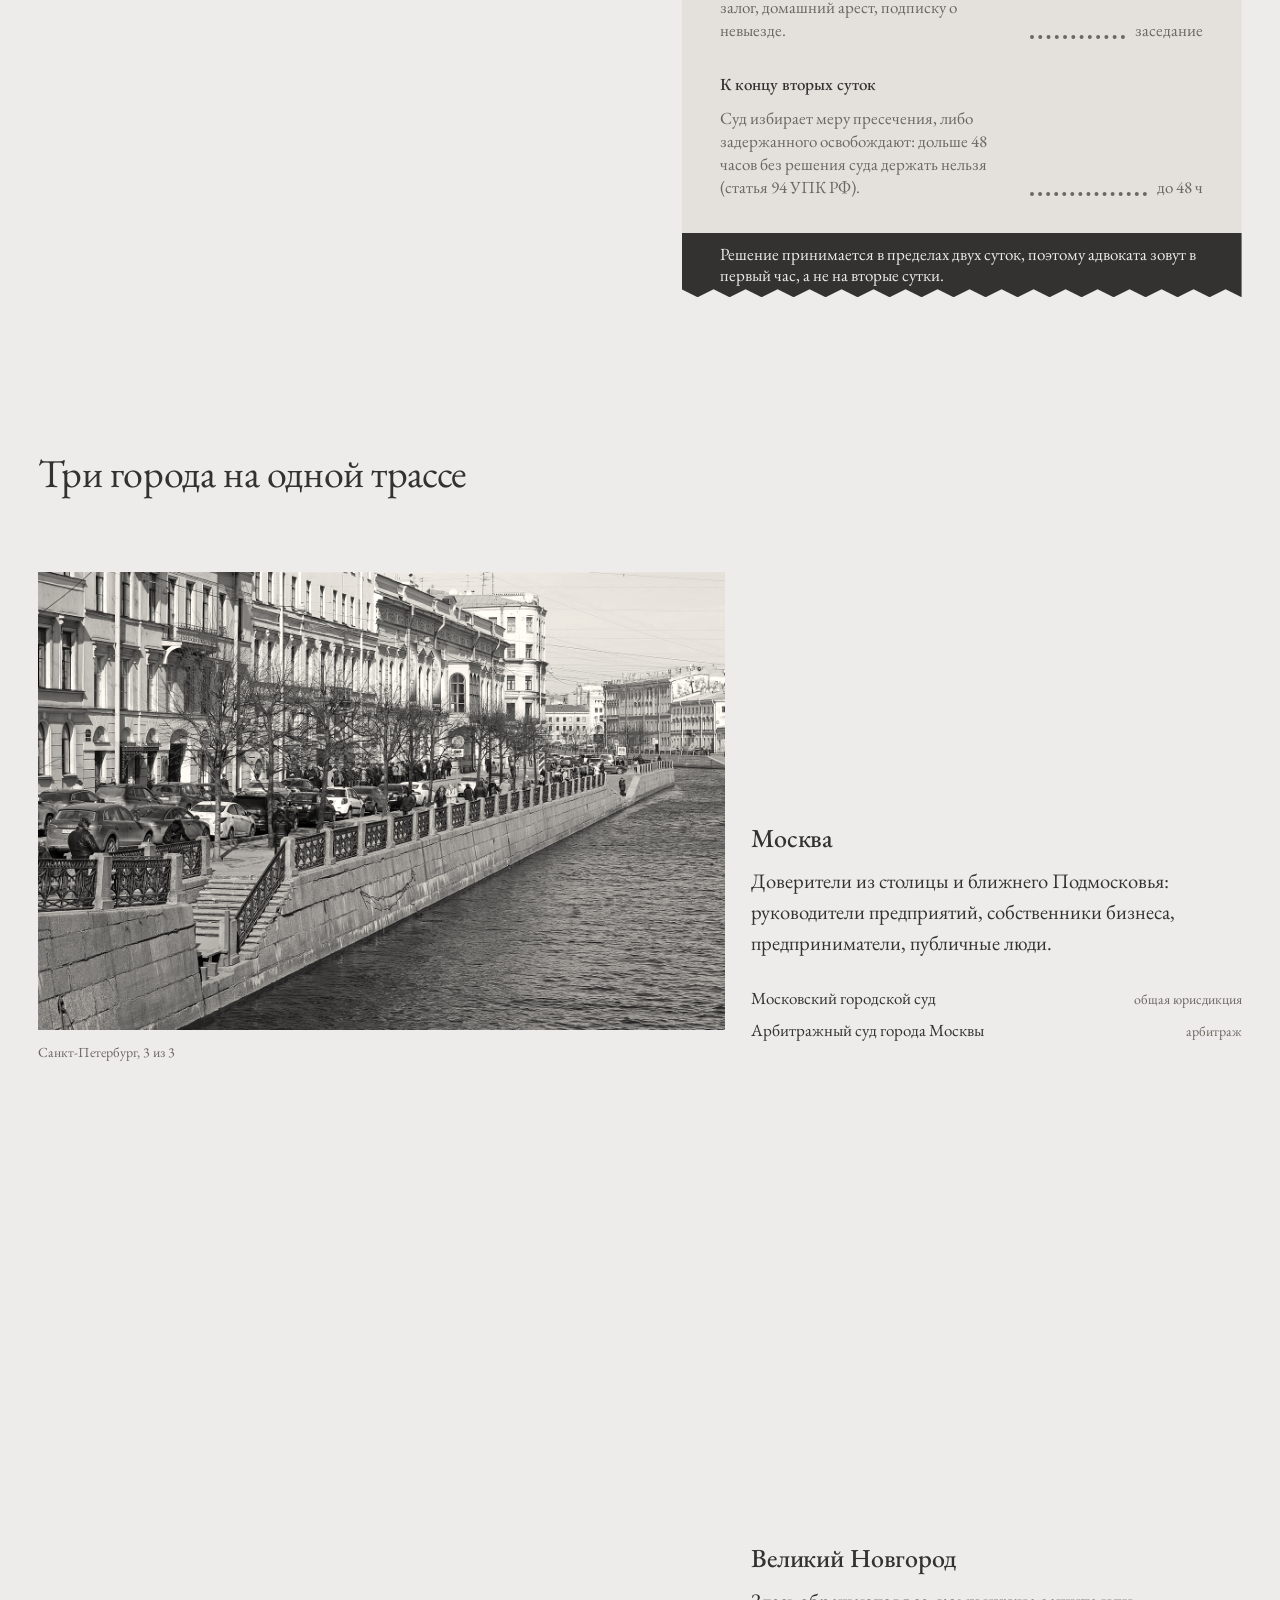
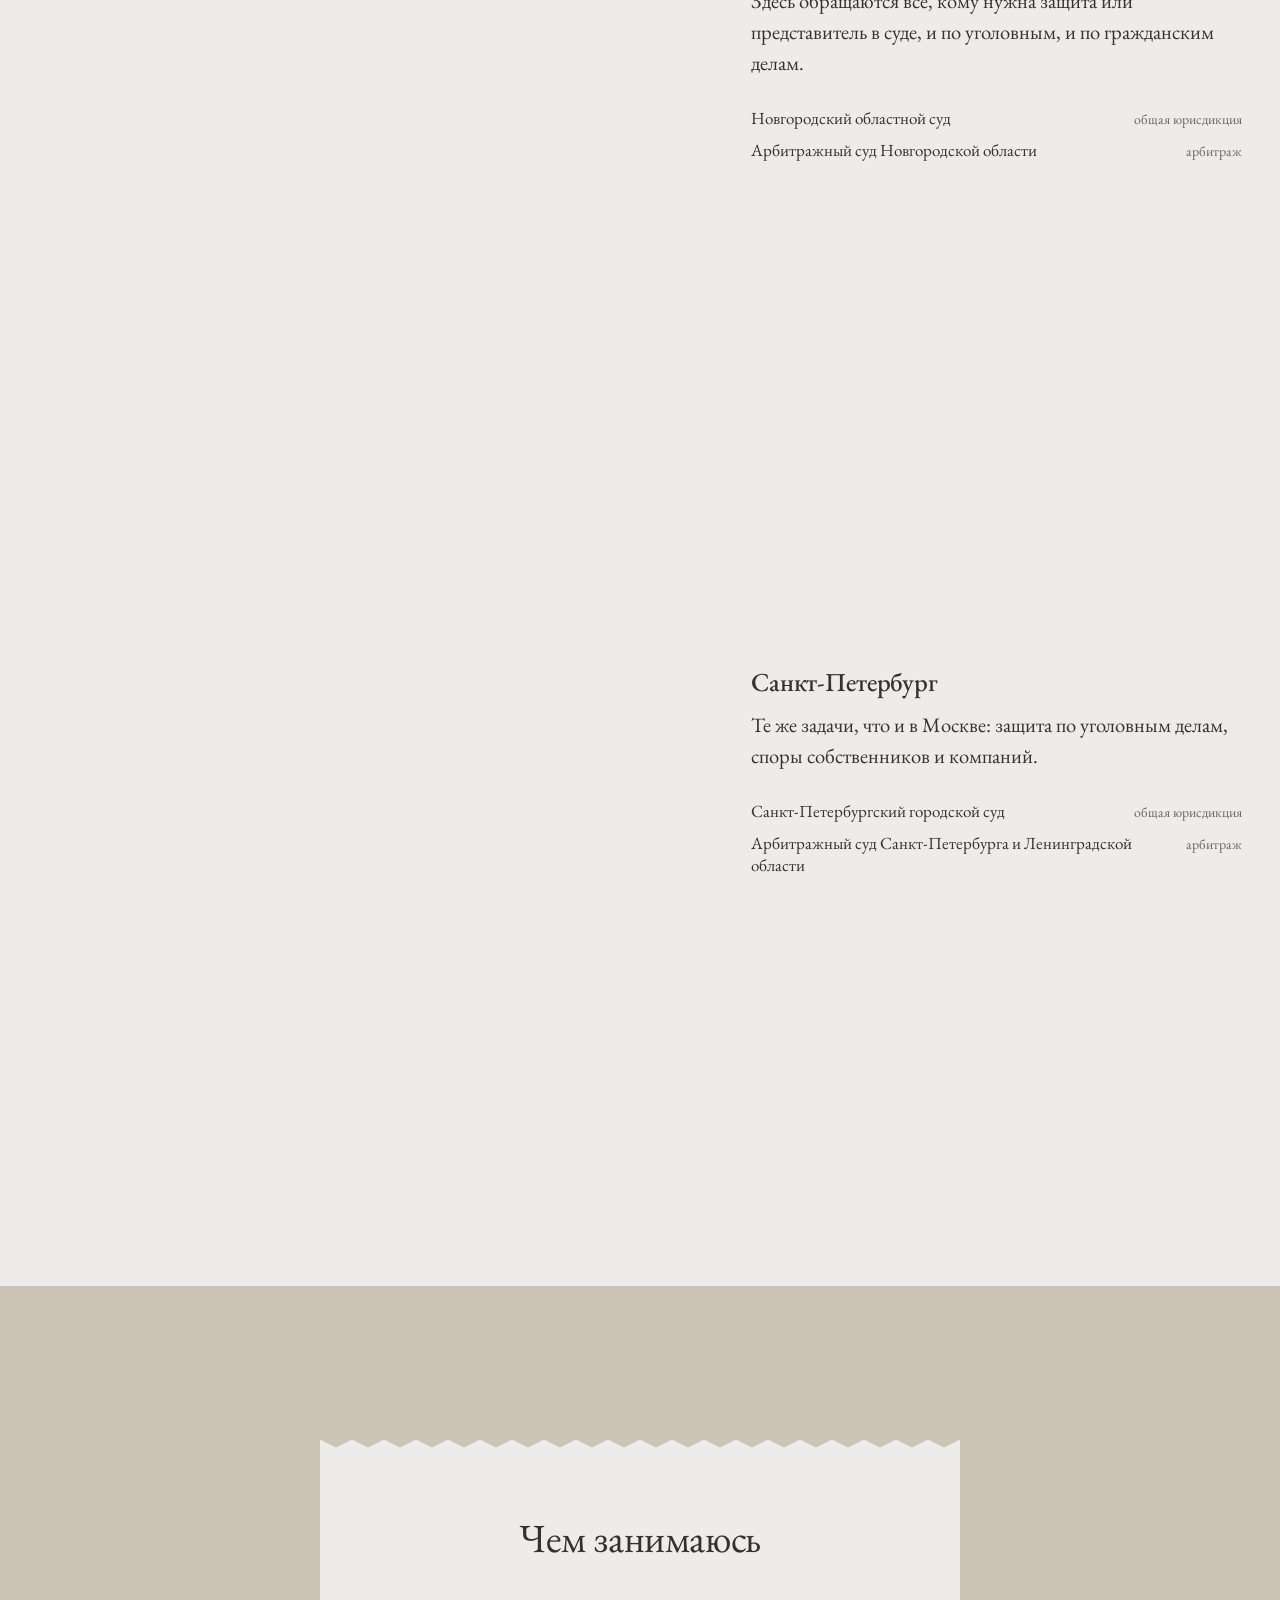
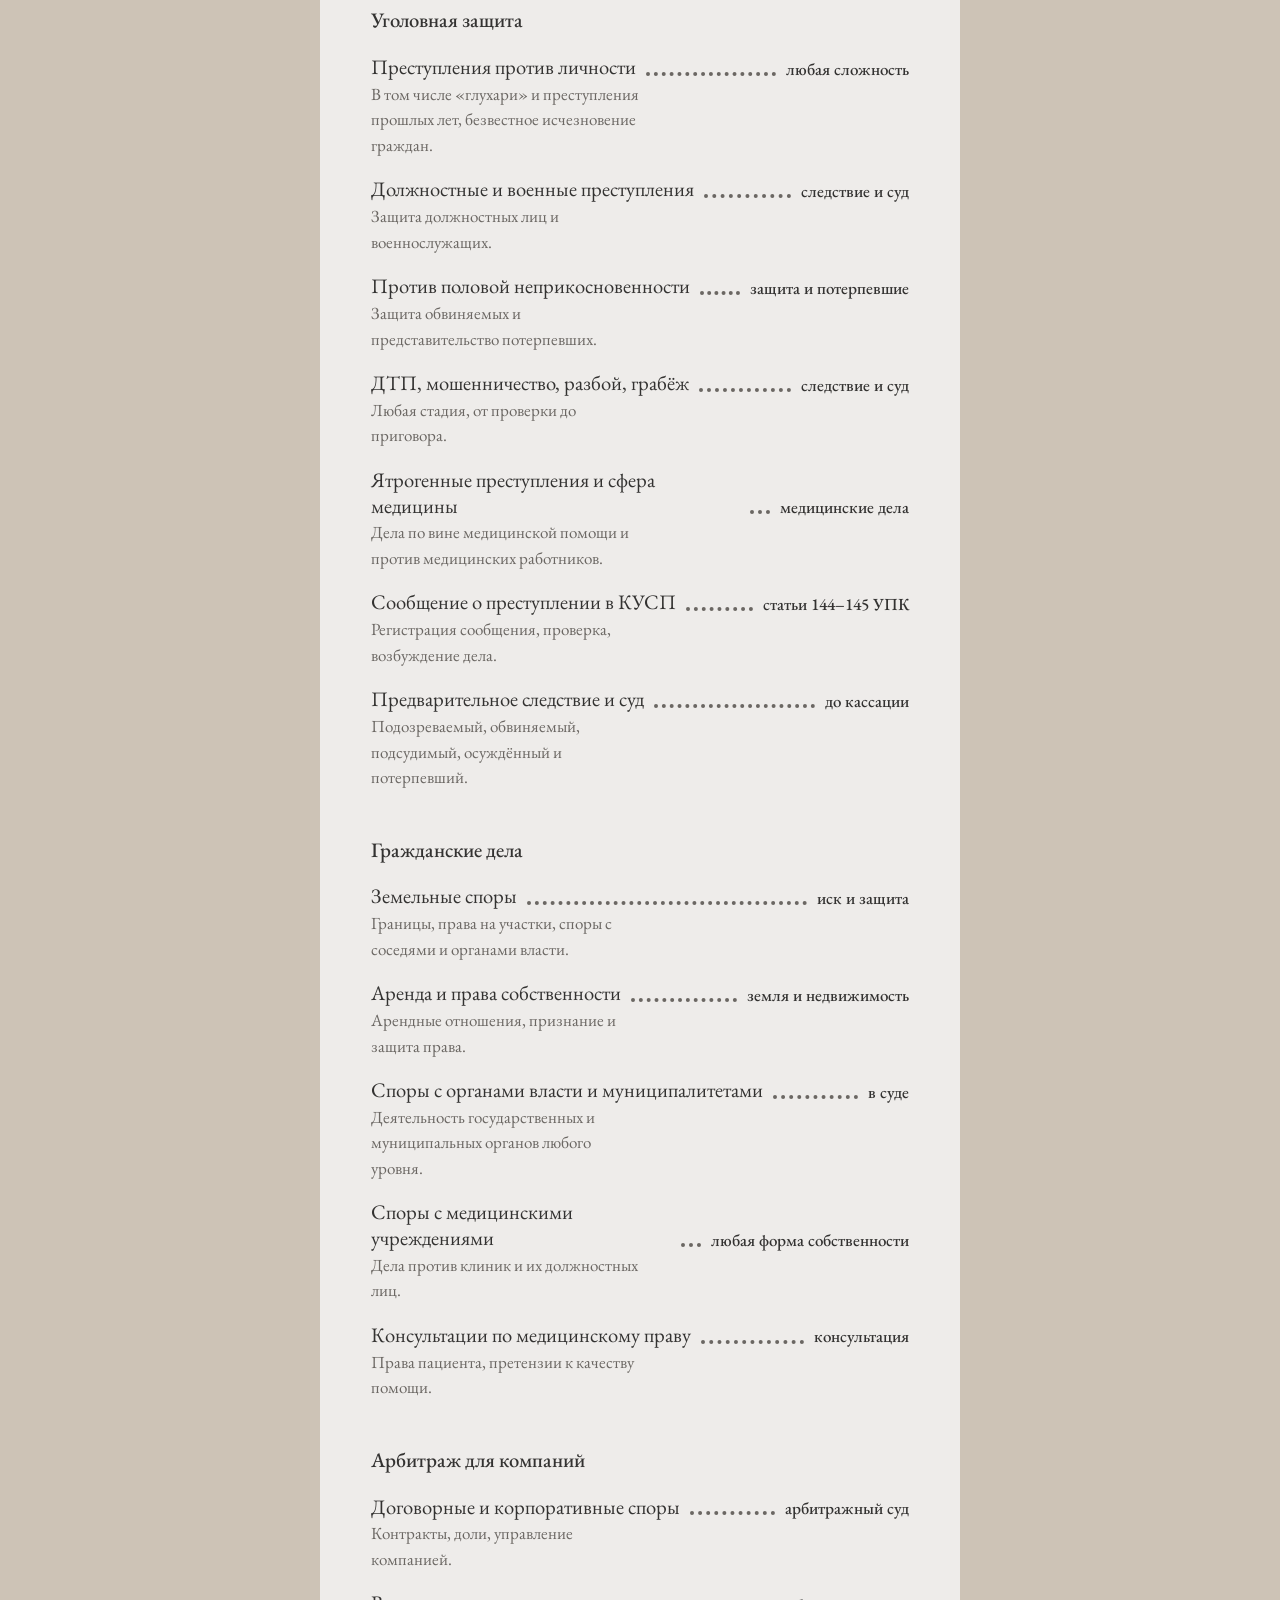
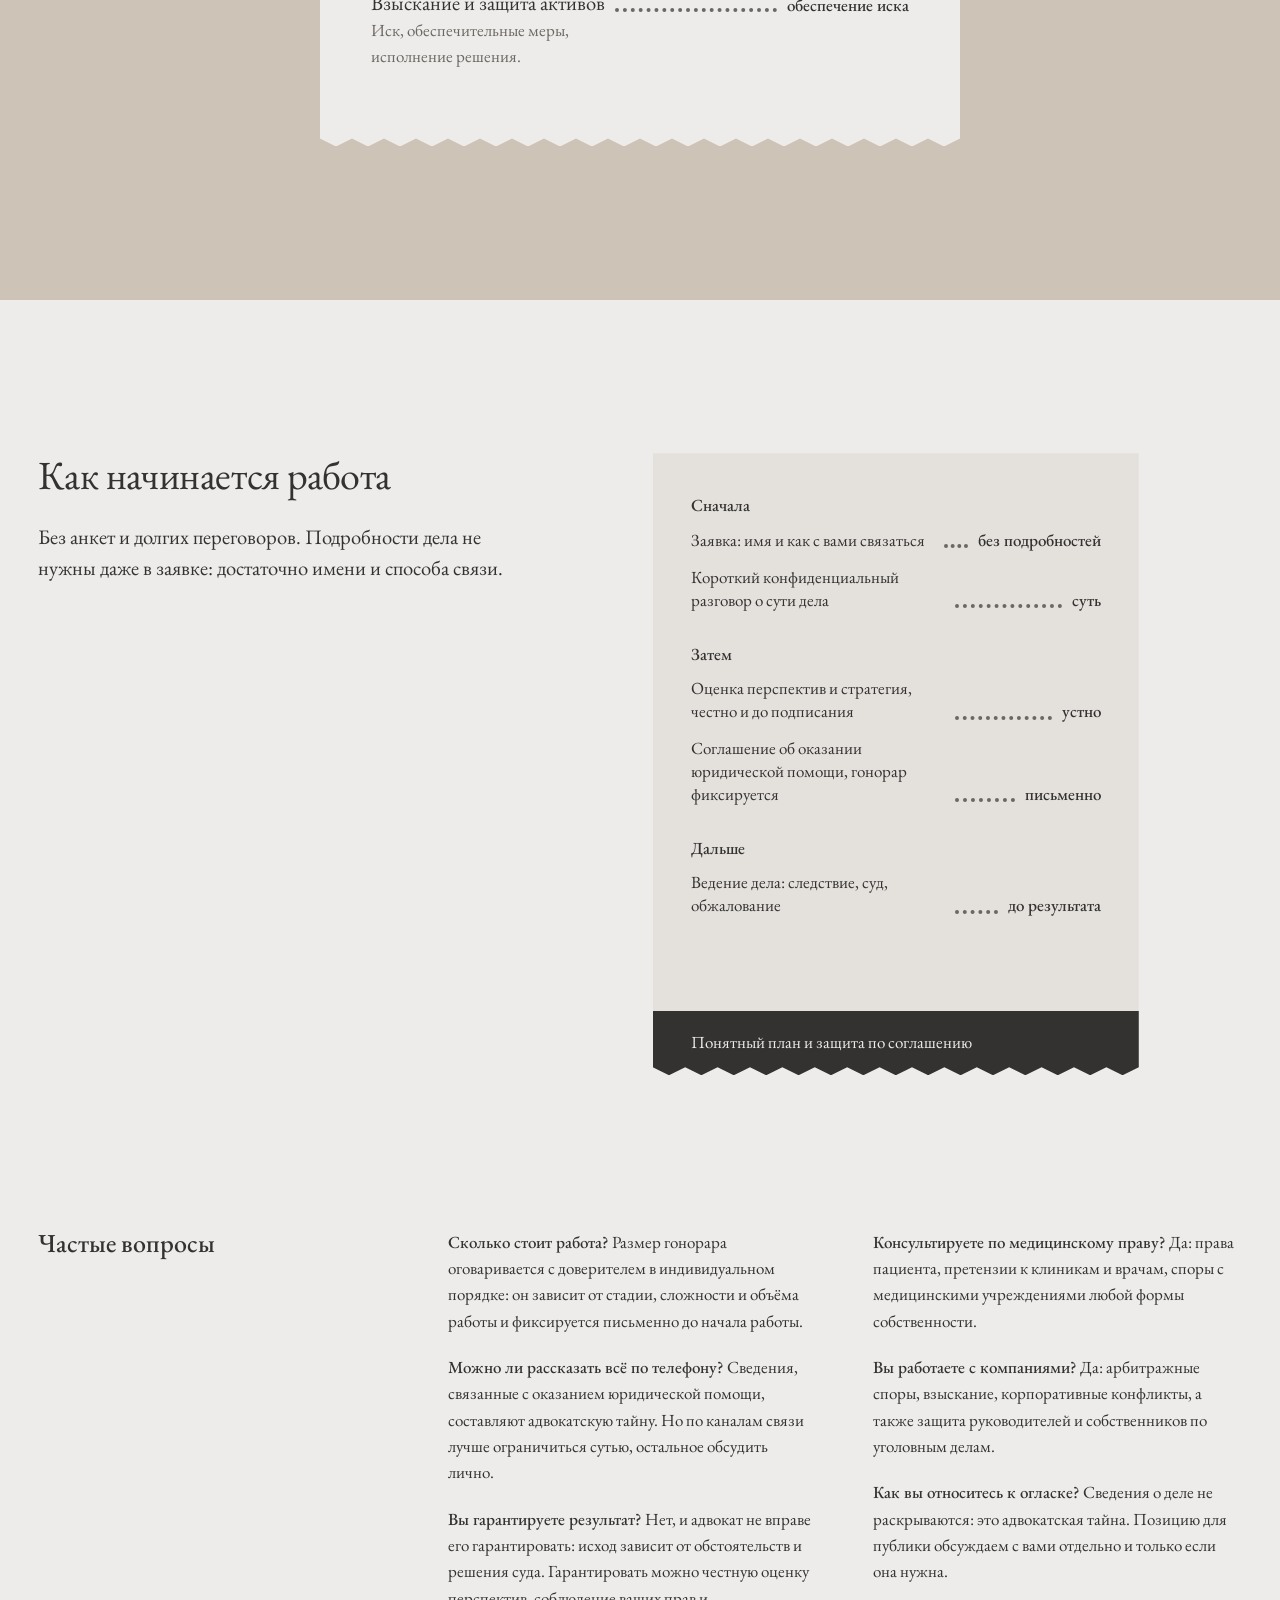
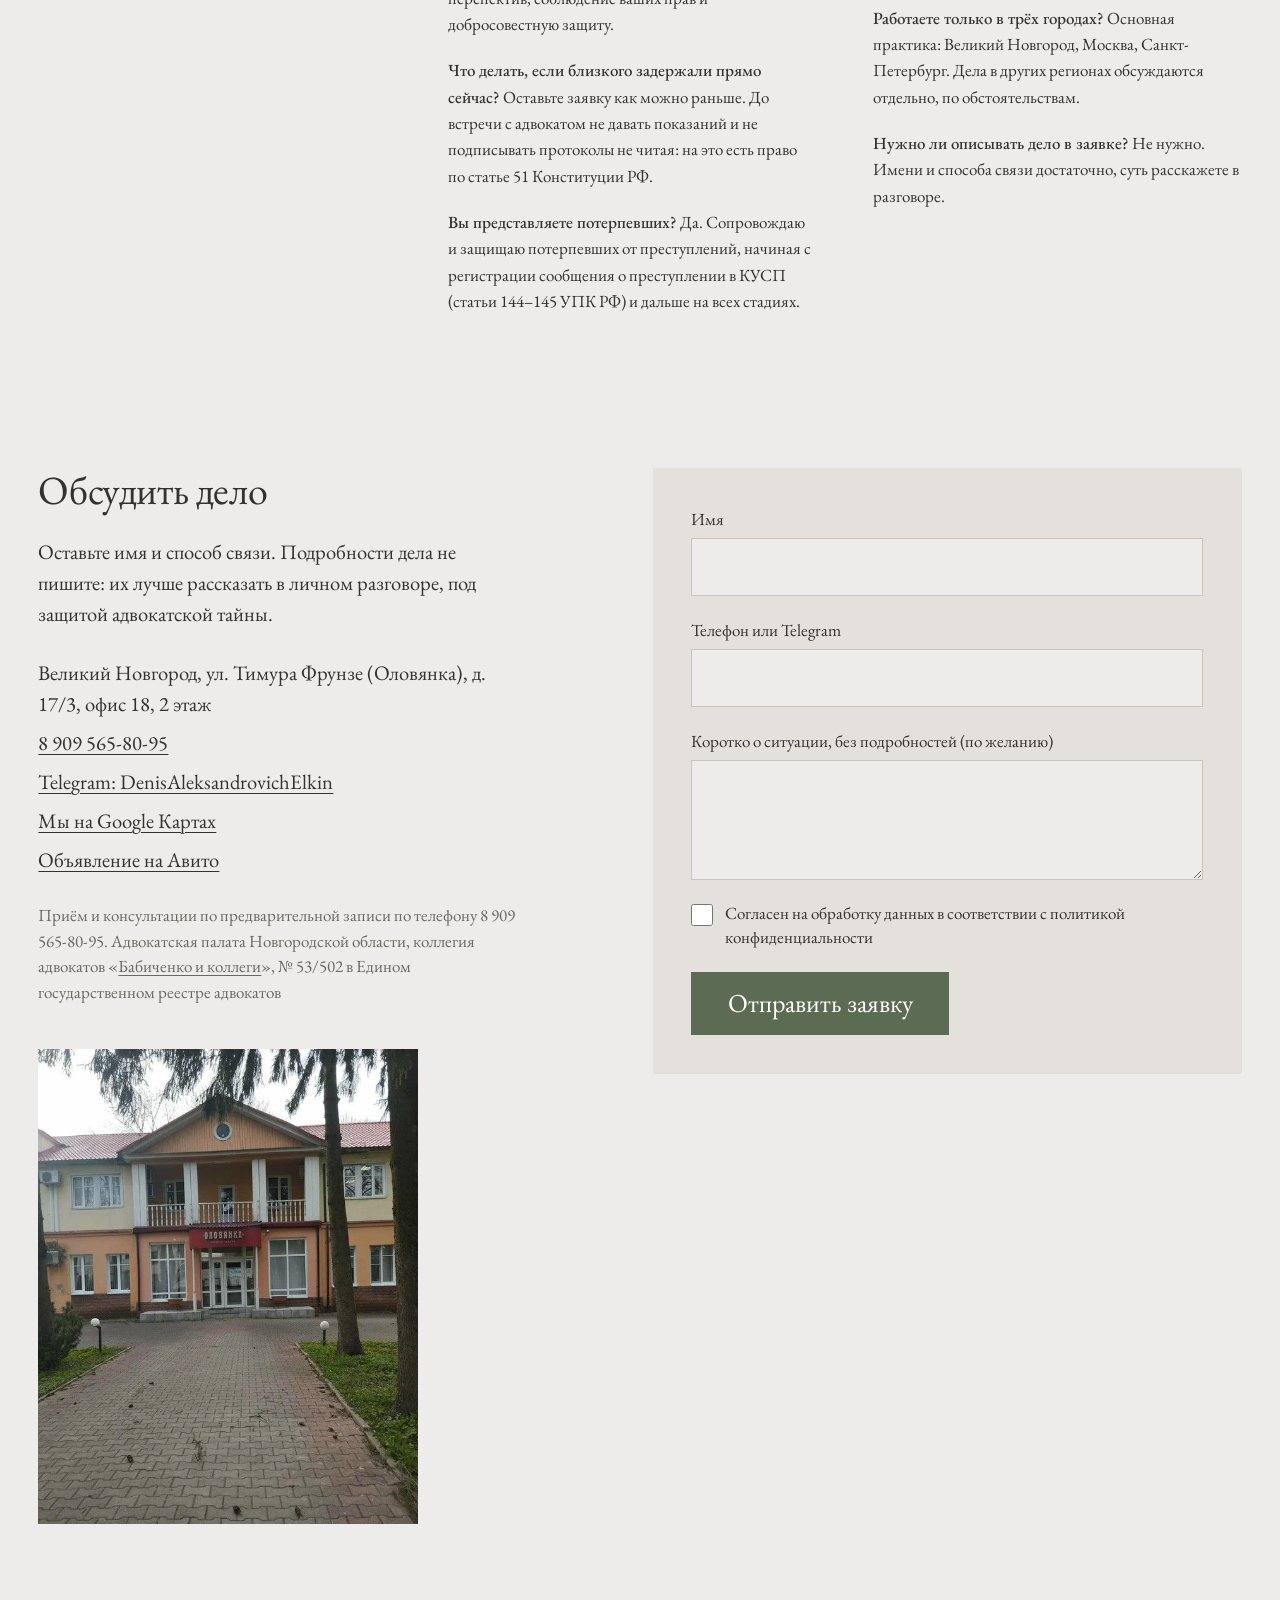
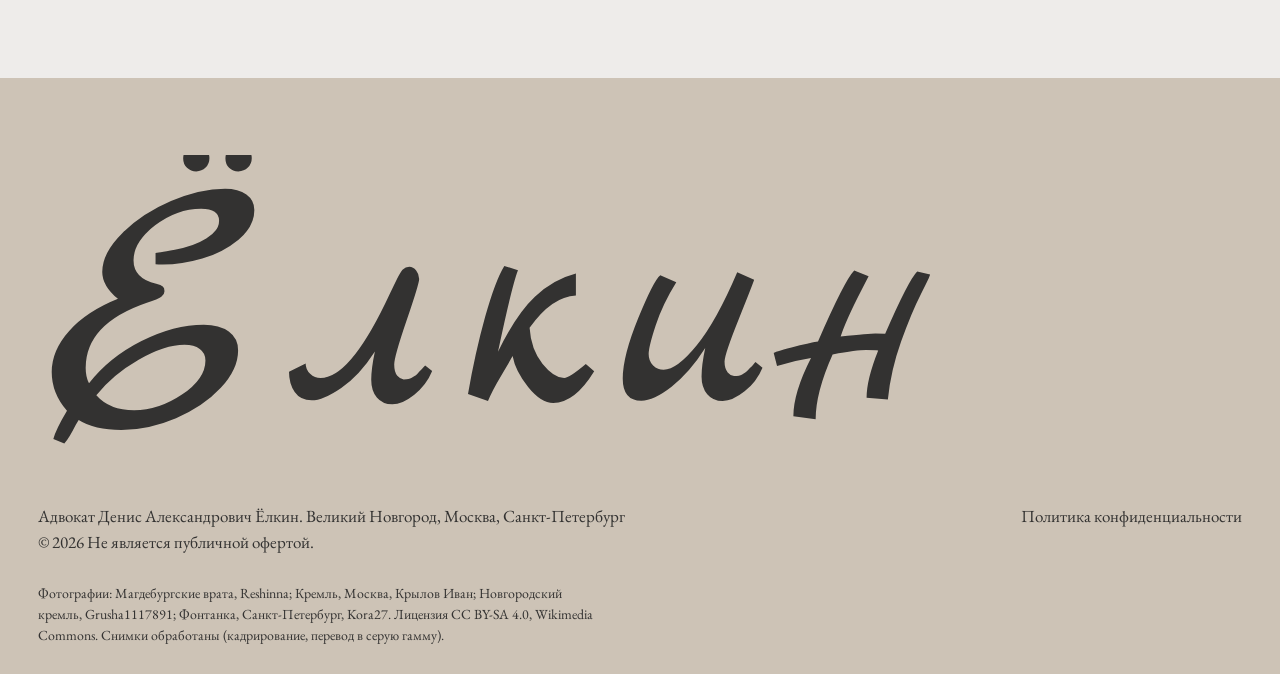
==== commit 22a8d3ac: "SEO-блог: установка и 2 черновика статей Co-Authored-By: Claude Sonnet 5.5 <noreply@anthropic.com>" ====
--- a/index.html
+++ b/index.html
@@ -14,8 +14,10 @@
 <link rel="preconnect" href="https://fonts.gstatic.com" crossorigin>
 <link href="https://fonts.googleapis.com/css2?family=EB+Garamond:ital,wght@0,400;0,500;1,400;1,500&amp;family=Marck+Script&amp;subset=cyrillic&amp;display=swap" rel="stylesheet">
 <link rel="stylesheet" href="styles.css">
+<link rel="stylesheet" href="blog/blog.css">
 <link rel="preload" as="image" href="img/vrata.jpg" fetchpriority="high">
 <script>document.documentElement.classList.add('js')</script>
+<link rel="alternate" type="application/rss+xml" title="Блог" href="feed.xml">
 </head>
 <body>
 
@@ -37,7 +39,7 @@
       <a href="#hours">Первые 48 часов</a>
       <a href="#cities">Города</a>
       <a href="#faq">Вопросы</a>
-    </nav>
+    <!-- BLOGNAV:START --><!-- BLOGNAV:END --></nav>
     <a class="header__tel" href="tel:+79095658095">8 909 565-80-95</a>
     <a class="header__link" href="#contact">Связаться</a>
     <button class="burger" id="burger" type="button" aria-label="Меню" aria-expanded="false" aria-controls="nav"><span></span><span></span></button>
@@ -288,6 +290,7 @@
   </form>
 </section>
 
+<!-- BLOG:START --><!-- BLOG:END -->
 </main>
 
 <footer class="footer">
--- a/blog/blog.css
+++ b/blog/blog.css
@@ -0,0 +1,94 @@
+/* Стили блога. Цвета берутся из палитры сайта: install.mjs прописывает --b-* в blog.config.json (theme). */
+:root { --b-bg: #fff; --b-surface: #fff; --b-ink: #18181b; --b-text: #2b2b30; --b-soft: #6b6b73; --b-line: #e5e5e5; --b-accent: #2563eb; --b-accent-soft: #eef3ff; --b-radius: 16px; }
+.blog { padding: 112px 0 72px; background: var(--b-bg); color: var(--b-text); }
+.blog > section, .blog > article { width: 100%; max-width: 1160px; margin: 0 auto; padding: 0 20px; }
+.b-crumbs { display: flex; gap: 8px; flex-wrap: wrap; font-size: 14px; color: var(--b-soft); margin-bottom: 22px; }
+.b-crumbs a { color: var(--b-soft); text-decoration: none; }
+.b-crumbs a:hover { color: var(--b-accent); }
+.b-meta { display: flex; flex-wrap: wrap; align-items: center; gap: 6px 14px; font-size: 14px; color: var(--b-soft); }
+.b-chip { display: inline-block; padding: 3px 12px; border-radius: 999px; background: var(--b-accent-soft); color: var(--b-accent); font-weight: 600; font-size: 13px; }
+.b-head h1 { font-family: var(--ff-head, inherit); color: var(--b-ink); font-size: clamp(28px, 4.4vw, 46px); line-height: 1.15; margin: 14px 0 16px; letter-spacing: -0.01em; }
+.b-lead { font-size: 19px; line-height: 1.55; color: var(--b-soft); max-width: 720px; }
+.b-author { margin-top: 14px; font-size: 14px; color: var(--b-soft); }
+
+/* Статья */
+.b-article { max-width: 780px !important; }
+.b-cover { margin: 28px 0 8px; border-radius: var(--b-radius); overflow: hidden; }
+.b-cover img { display: block; width: 100%; height: auto; }
+.b-toc { margin: 28px 0; padding: 20px 24px; border: 1px solid var(--b-line); border-radius: var(--b-radius); background: var(--b-surface); }
+.b-toc ol { list-style: none; margin: 10px 0 0; padding: 0; }
+.b-toc li + li { margin-top: 6px; }
+.b-toc a { color: var(--b-text); text-decoration: none; }
+.b-toc a:hover { color: var(--b-accent); }
+.b-content { font-size: 18px; line-height: 1.75; margin-top: 28px; }
+.b-content h2 { font-family: var(--ff-head, inherit); color: var(--b-ink); font-size: clamp(24px, 3vw, 31px); line-height: 1.25; margin: 2em 0 .6em; scroll-margin-top: 100px; }
+.b-content h3 { font-family: var(--ff-head, inherit); color: var(--b-ink); font-size: 22px; margin: 1.6em 0 .5em; scroll-margin-top: 100px; }
+.b-content p { margin: 0 0 1.1em; }
+.b-content ul, .b-content ol { margin: 0 0 1.2em; padding-left: 1.4em; }
+.b-content ul { list-style: disc; }
+.b-content ol { list-style: decimal; }
+.b-content li + li { margin-top: 8px; }
+.b-content li::marker { color: var(--b-accent); }
+.b-content a { color: var(--b-accent); text-decoration: underline; text-underline-offset: 3px; }
+.b-content img { max-width: 100%; height: auto; border-radius: 12px; margin: 8px 0; }
+.b-content hr { border: 0; border-top: 1px solid var(--b-line); margin: 2em 0; }
+.b-content blockquote { margin: 1.4em 0; padding: 16px 22px; border-left: 4px solid var(--b-accent); background: var(--b-accent-soft); border-radius: 0 12px 12px 0; }
+.b-content blockquote p:last-child { margin-bottom: 0; }
+.b-content code { background: var(--b-accent-soft); padding: 2px 6px; border-radius: 6px; font-size: .92em; }
+.b-content pre { overflow-x: auto; padding: 16px; border-radius: 12px; background: var(--b-accent-soft); margin: 0 0 1.2em; }
+.b-table { overflow-x: auto; margin: 1.4em 0; border: 1px solid var(--b-line); border-radius: 12px; }
+.b-table table { width: 100%; border-collapse: collapse; font-size: 16px; line-height: 1.5; }
+.b-table th, .b-table td { padding: 12px 16px; text-align: left; border-bottom: 1px solid var(--b-line); vertical-align: top; }
+.b-table th { background: var(--b-accent-soft); color: var(--b-ink); font-weight: 600; white-space: nowrap; }
+.b-table tr:last-child td { border-bottom: 0; }
+
+.b-faq { margin-top: 44px; }
+.b-faq h2 { font-family: var(--ff-head, inherit); color: var(--b-ink); font-size: 28px; margin-bottom: 16px; }
+.b-faq details { border: 1px solid var(--b-line); border-radius: 12px; background: var(--b-surface); margin-bottom: 10px; padding: 0 20px; }
+.b-faq summary { cursor: pointer; padding: 16px 0; font-weight: 600; color: var(--b-ink); list-style: none; display: flex; justify-content: space-between; gap: 16px; }
+.b-faq summary::-webkit-details-marker { display: none; }
+.b-faq summary::after { content: '+'; color: var(--b-accent); font-size: 22px; line-height: 1; }
+.b-faq details[open] summary::after { content: '−'; }
+.b-faq details p { padding: 0 0 18px; color: var(--b-text); line-height: 1.65; }
+.b-disclaimer { margin-top: 32px; font-size: 14px; line-height: 1.55; color: var(--b-soft); padding-top: 16px; border-top: 1px solid var(--b-line); }
+.b-cta { margin-top: 40px; padding: 32px; border-radius: var(--b-radius); background: var(--b-accent-soft); border: 1px solid var(--b-line); text-align: left; }
+.b-cta h2 { font-family: var(--ff-head, inherit); color: var(--b-ink); font-size: 26px; margin-bottom: 8px; }
+.b-cta p { margin-bottom: 18px; color: var(--b-text); max-width: 560px; }
+.b-cta__btn { display: inline-flex; }
+.b-preview { margin: 0 0 22px; padding: 12px 16px; border-radius: 12px; background: #fff4d6; color: #6b4e00; font-size: 14px; border: 1px solid #f0d98a; }
+
+/* Карточки */
+.b-grid { display: grid; grid-template-columns: repeat(3, 1fr); gap: 24px; margin-top: 32px; }
+.b-card { display: flex; flex-direction: column; background: var(--b-surface); border: 1px solid var(--b-line); border-radius: var(--b-radius); overflow: hidden; transition: transform .2s, box-shadow .2s; }
+.b-card:hover { transform: translateY(-3px); box-shadow: 0 16px 36px rgba(20, 20, 30, .09); }
+.b-card__img { display: block; aspect-ratio: 16 / 10; overflow: hidden; background: var(--b-accent-soft); }
+.b-card__img img { width: 100%; height: 100%; object-fit: cover; display: block; }
+.b-card__body { display: flex; flex-direction: column; gap: 10px; padding: 22px; flex: 1; }
+.b-card h3 { font-family: var(--ff-head, inherit); font-size: 20px; line-height: 1.3; margin: 0; }
+.b-card h3 a { color: var(--b-ink); text-decoration: none; }
+.b-card h3 a:hover { color: var(--b-accent); }
+.b-card p { color: var(--b-soft); font-size: 15px; line-height: 1.55; margin: 0; }
+.b-more { margin-top: auto; padding-top: 6px; color: var(--b-accent); font-weight: 600; text-decoration: none; }
+.b-more::after { content: ' →'; }
+.b-related { margin-top: 72px !important; }
+.b-related h2, .b-home h2 { font-family: var(--ff-head, inherit); color: var(--b-ink); font-size: clamp(26px, 3.4vw, 36px); }
+.b-empty { margin-top: 32px; color: var(--b-soft); }
+
+/* Блок на главной */
+.b-home { padding: 88px 0; background: var(--b-bg); }
+.b-home .container { max-width: 1160px; margin: 0 auto; padding: 0 20px; }
+.b-home__head { display: flex; justify-content: space-between; align-items: flex-end; gap: 16px; flex-wrap: wrap; }
+.b-home .b-more { margin-top: 0; }
+
+@media (max-width: 960px) { .b-grid { grid-template-columns: repeat(2, 1fr); } }
+@media (max-width: 640px) {
+  .blog { padding: 92px 0 48px; }
+  .b-grid { grid-template-columns: 1fr; gap: 18px; }
+  .b-content { font-size: 17px; }
+  .b-lead { font-size: 17px; }
+  .b-cta { padding: 24px 20px; }
+  .b-home { padding: 56px 0; }
+}
+
+/* тема сайта */
+:root{--b-accent:var(--accent);--b-bg:var(--bg);--b-surface:var(--surface);--b-ink:var(--ink);--b-soft:var(--muted);--b-line:var(--field-1);--b-accent-soft:color-mix(in srgb, var(--accent) 10%, #ffffff)}
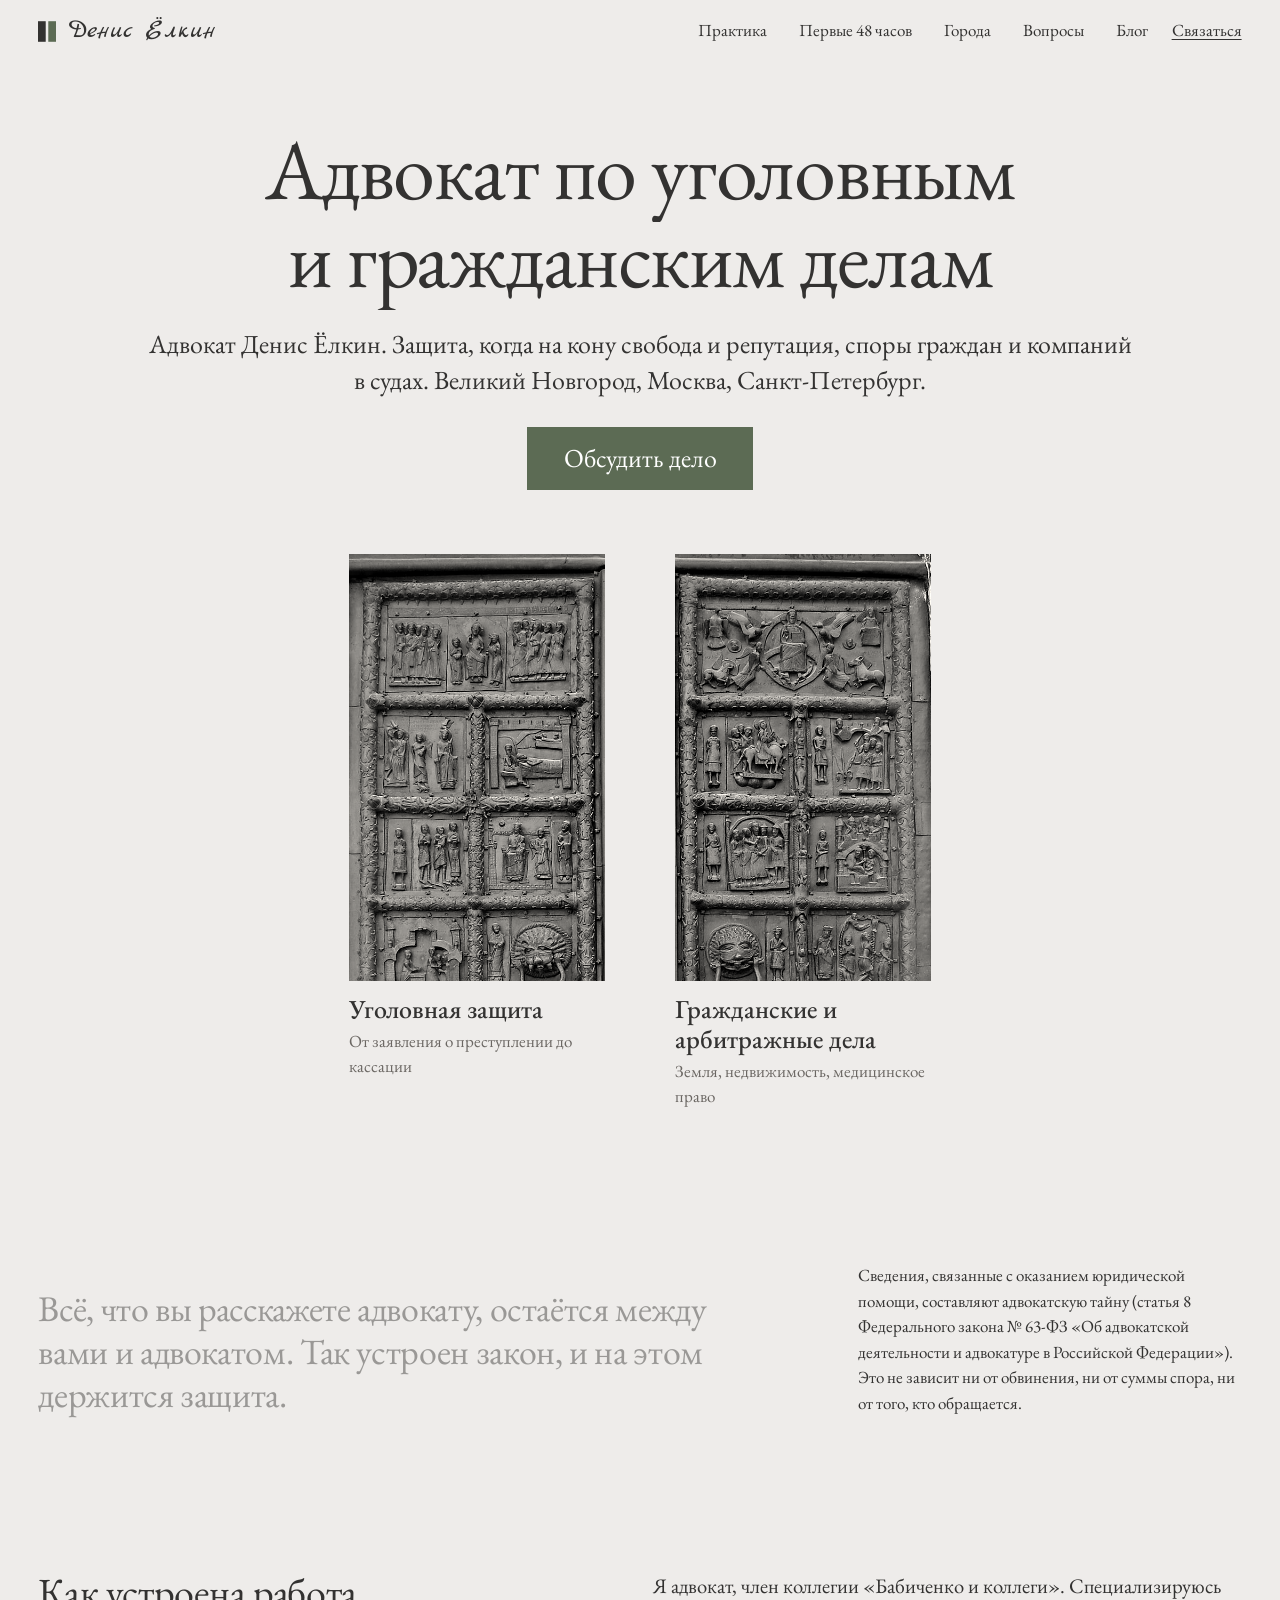
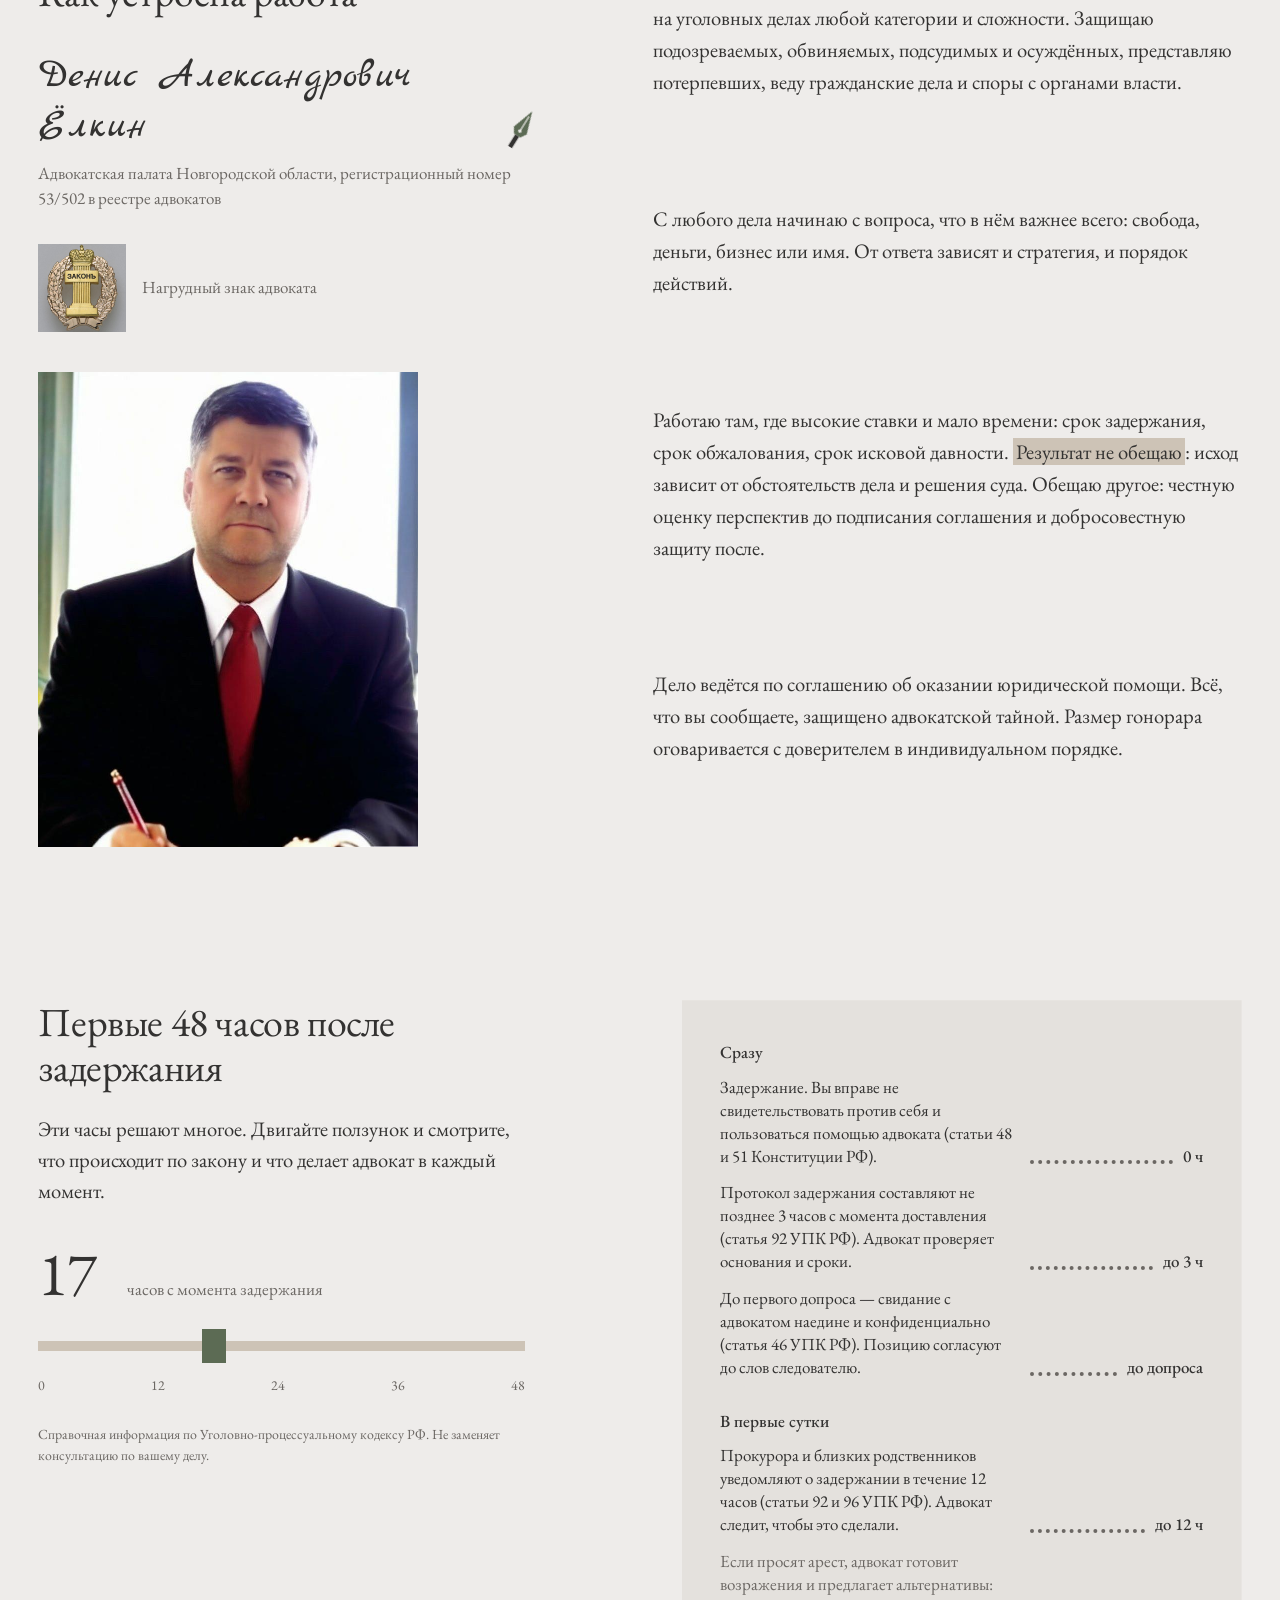
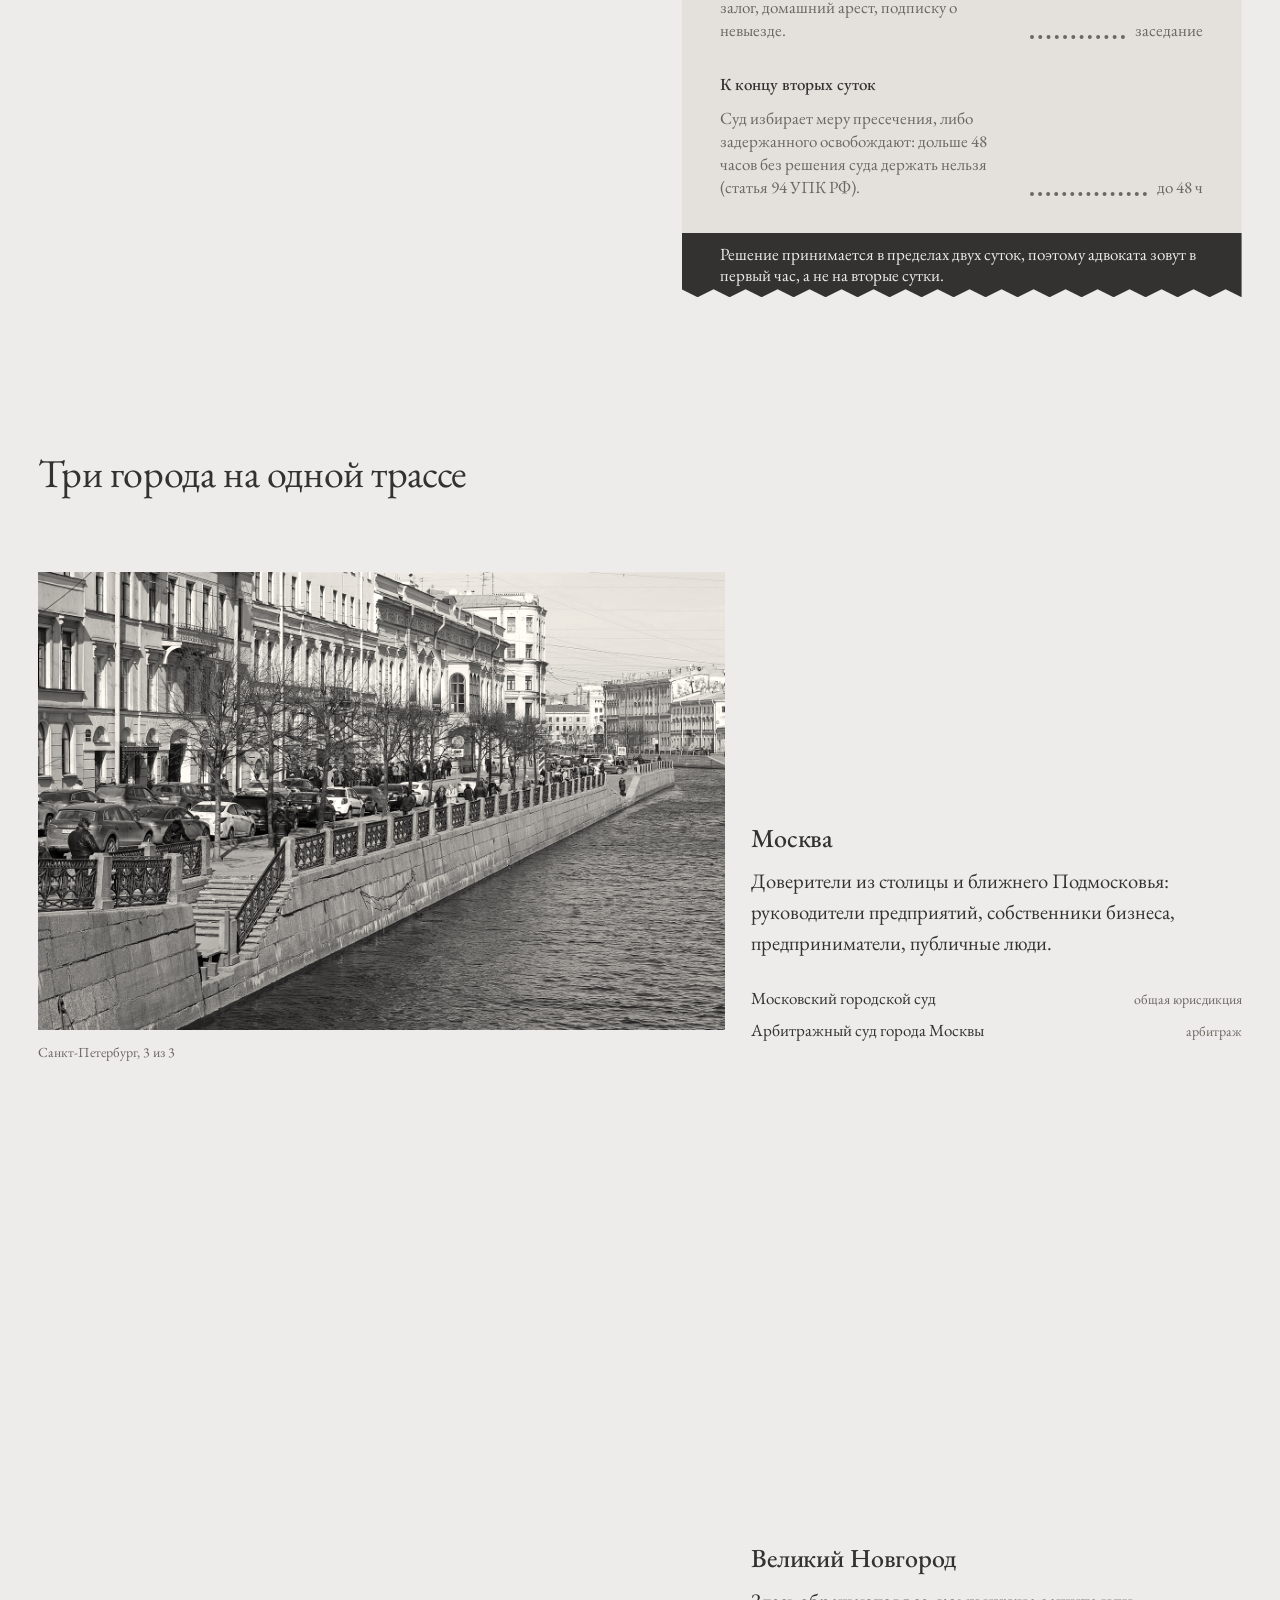
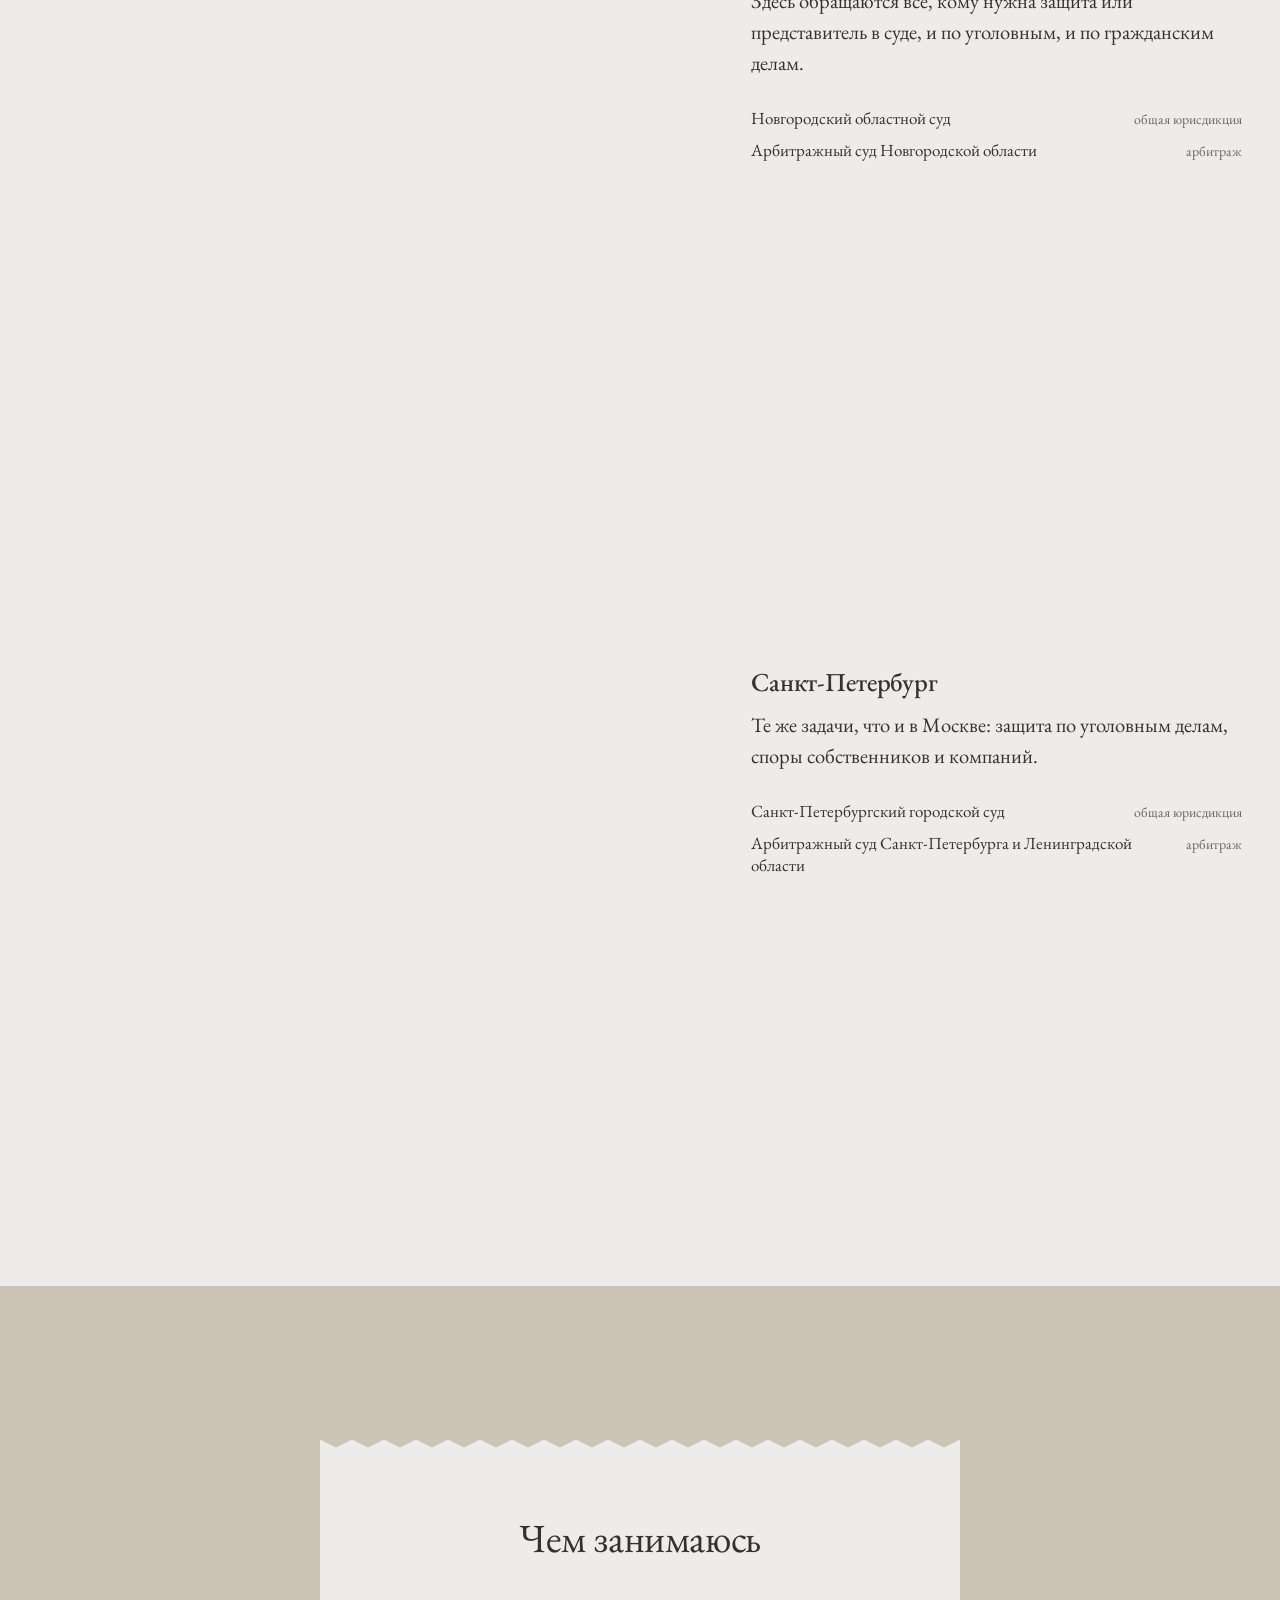
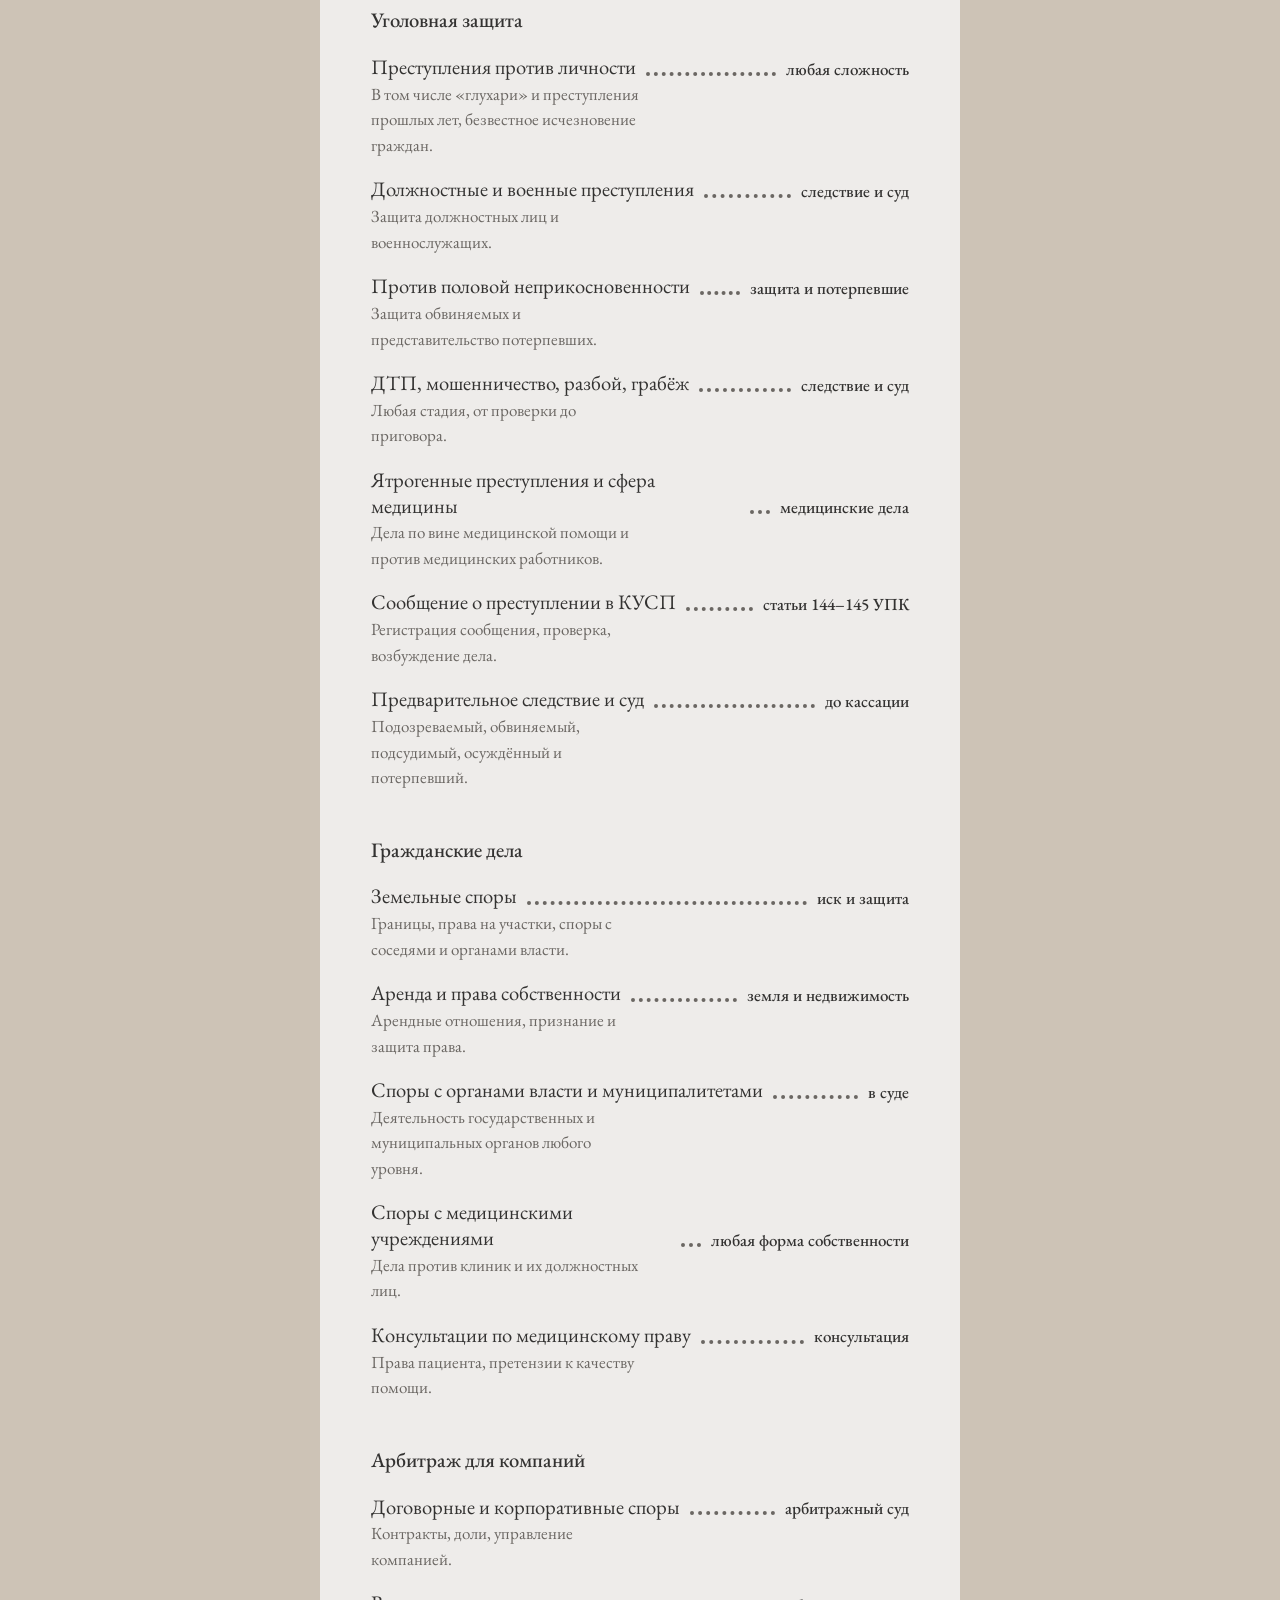
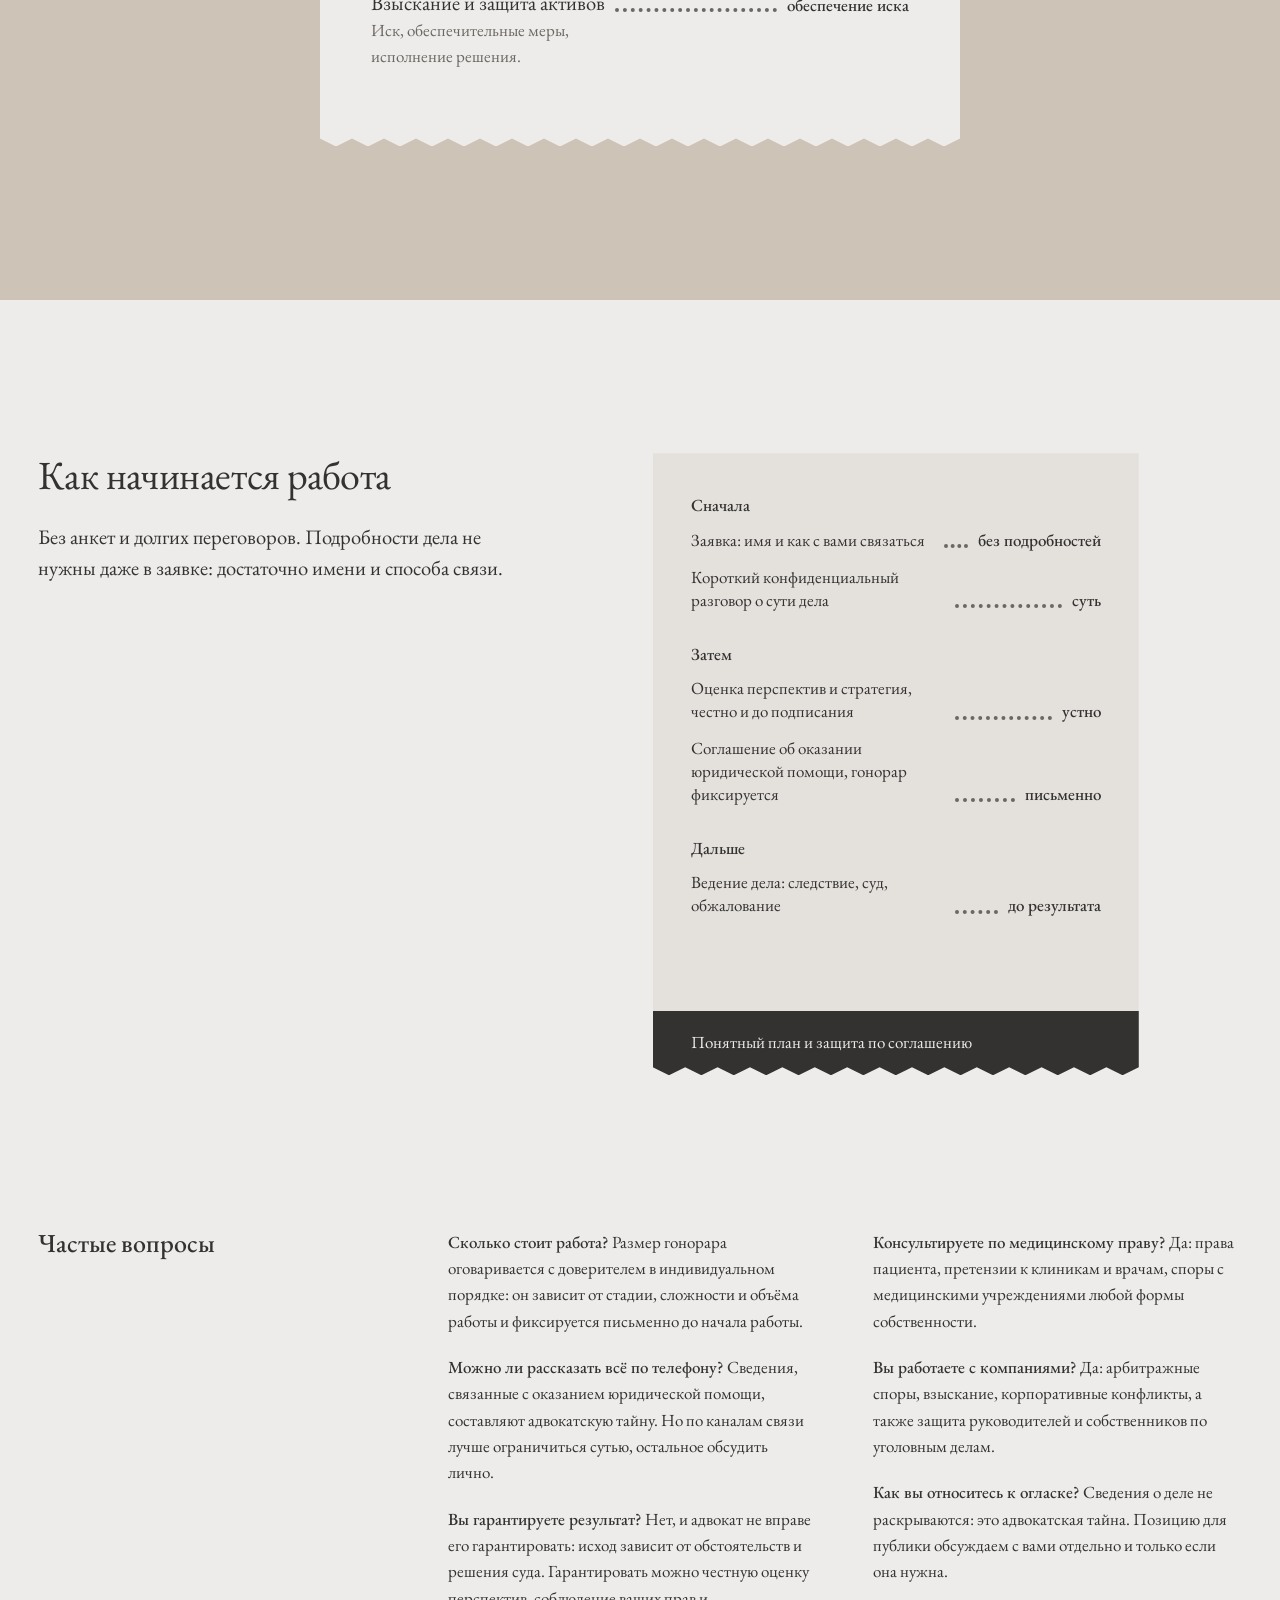
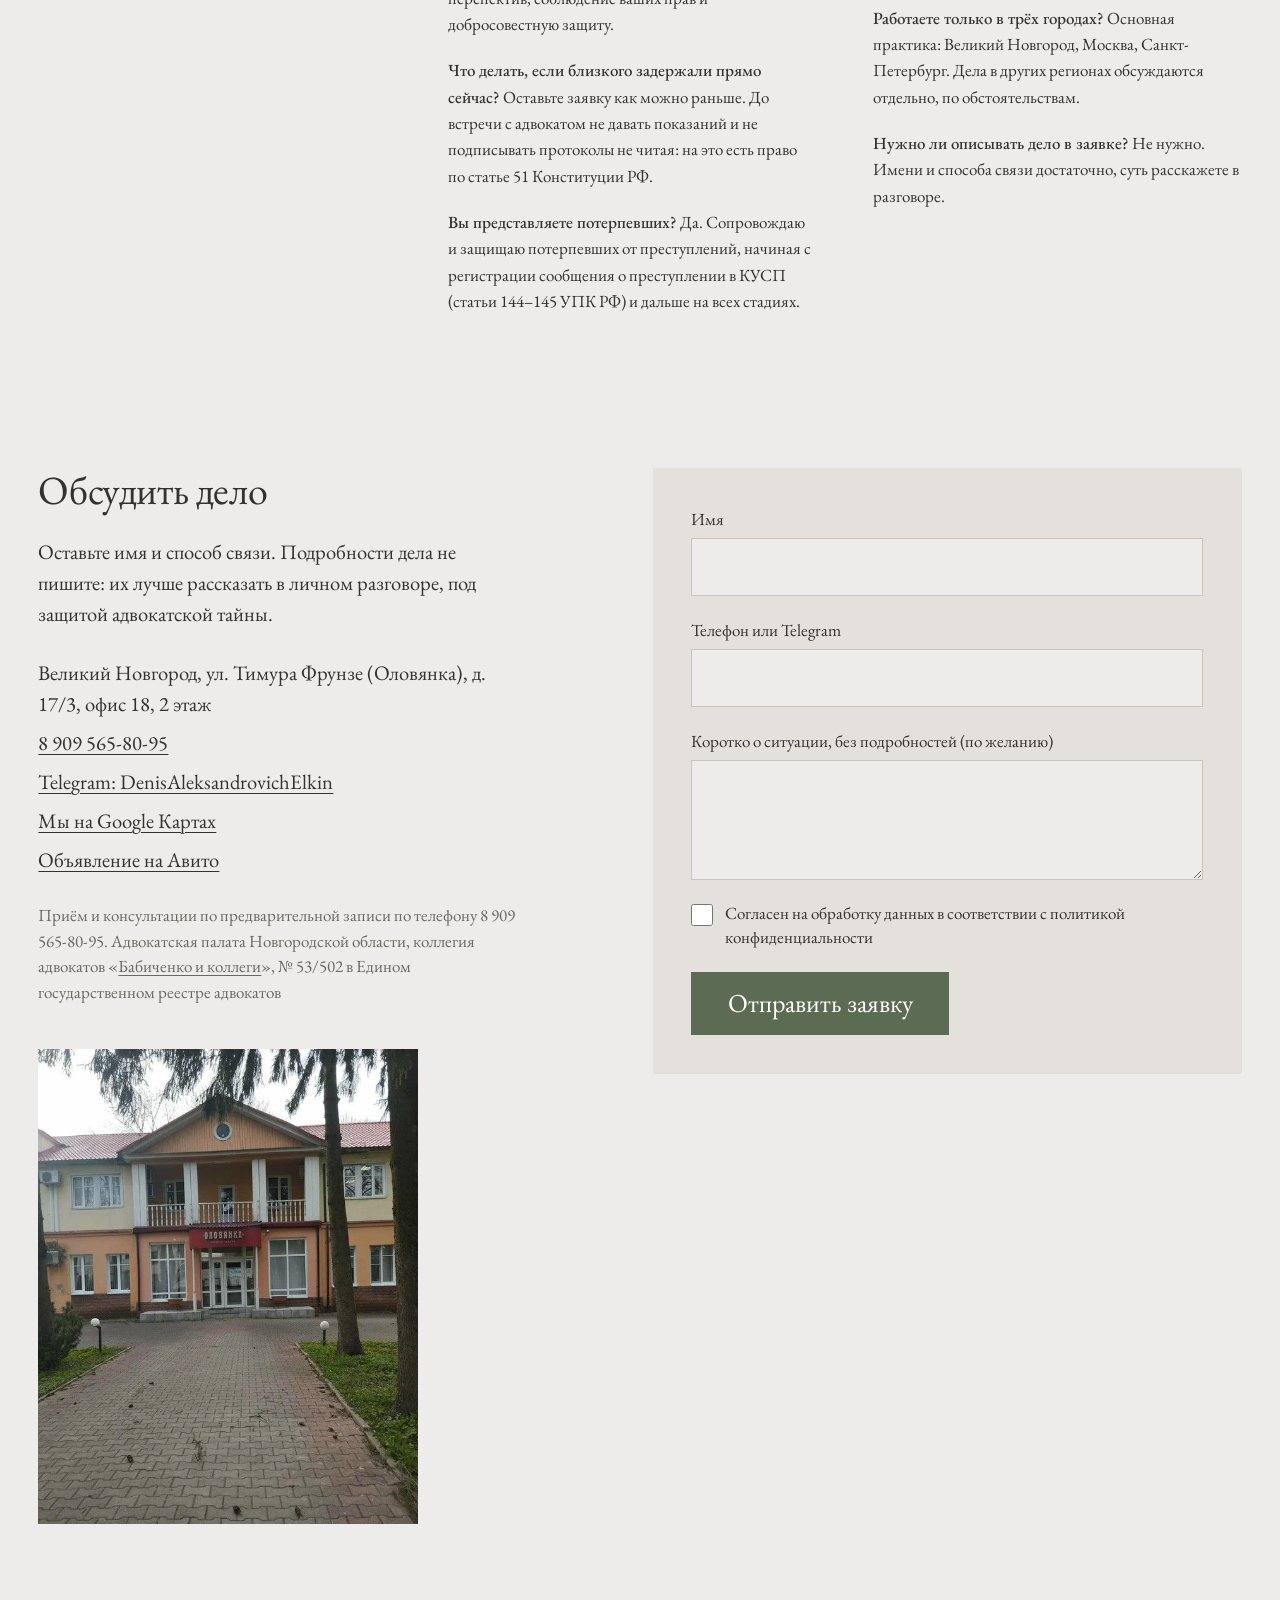
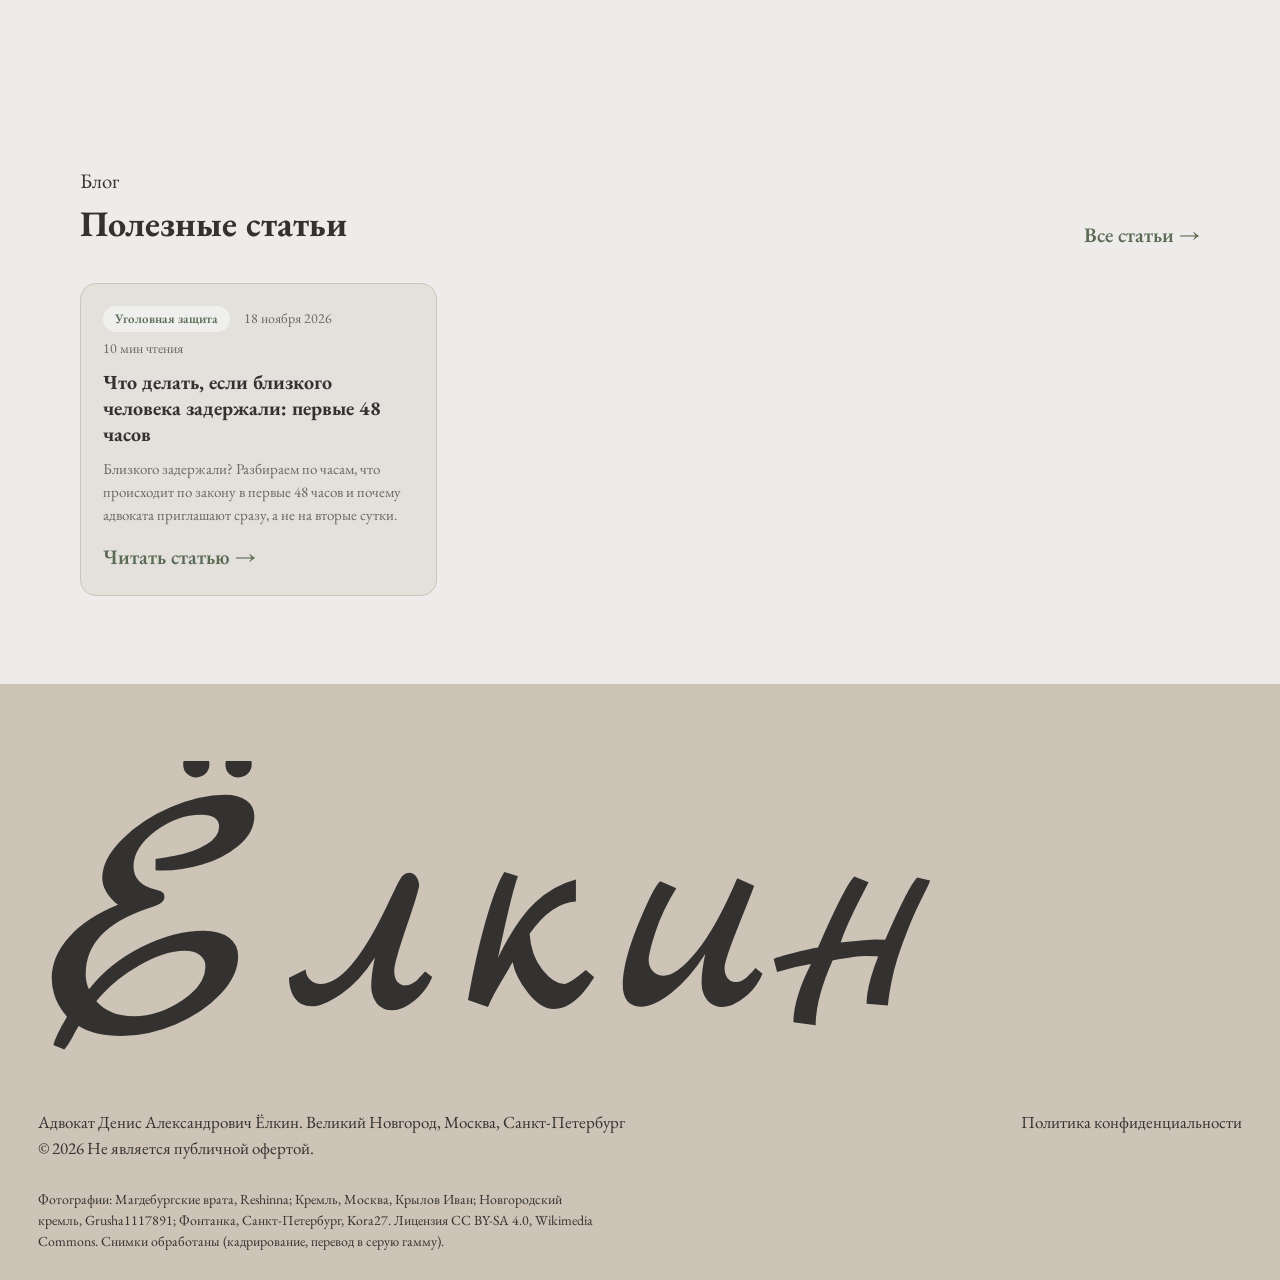
==== commit a9f87945: "blog: автообновление" ====
--- a/index.html
+++ b/index.html
@@ -39,7 +39,7 @@
       <a href="#hours">Первые 48 часов</a>
       <a href="#cities">Города</a>
       <a href="#faq">Вопросы</a>
-    <!-- BLOGNAV:START --><!-- BLOGNAV:END --></nav>
+    <!-- BLOGNAV:START --><a href="blog/">Блог</a><!-- BLOGNAV:END --></nav>
     <a class="header__tel" href="tel:+79095658095">8 909 565-80-95</a>
     <a class="header__link" href="#contact">Связаться</a>
     <button class="burger" id="burger" type="button" aria-label="Меню" aria-expanded="false" aria-controls="nav"><span></span><span></span></button>
@@ -290,7 +290,22 @@
   </form>
 </section>
 
-<!-- BLOG:START --><!-- BLOG:END -->
+<!-- BLOG:START -->
+<section class="b-home" id="blog">
+  <div class="container">
+    <div class="b-home__head"><div><p class="section-tag">Блог</p><h2>Полезные статьи</h2></div><a class="b-more" href="blog/">Все статьи</a></div>
+    <div class="b-grid"><article class="b-card">
+  
+  <div class="b-card__body">
+    <div class="b-meta"><span class="b-chip">Уголовная защита</span><time datetime="2026-11-18">18 ноября 2026</time><span>10 мин чтения</span></div>
+    <h3><a href="blog/chto-delat-pri-zaderzhanii-blizkogo/">Что делать, если близкого человека задержали: первые 48 часов</a></h3>
+    <p>Близкого задержали? Разбираем по часам, что происходит по закону в первые 48 часов и почему адвоката приглашают сразу, а не на вторые сутки.</p>
+    <a class="b-more" href="blog/chto-delat-pri-zaderzhanii-blizkogo/">Читать статью</a>
+  </div>
+</article></div>
+  </div>
+</section>
+<!-- BLOG:END -->
 </main>
 
 <footer class="footer">
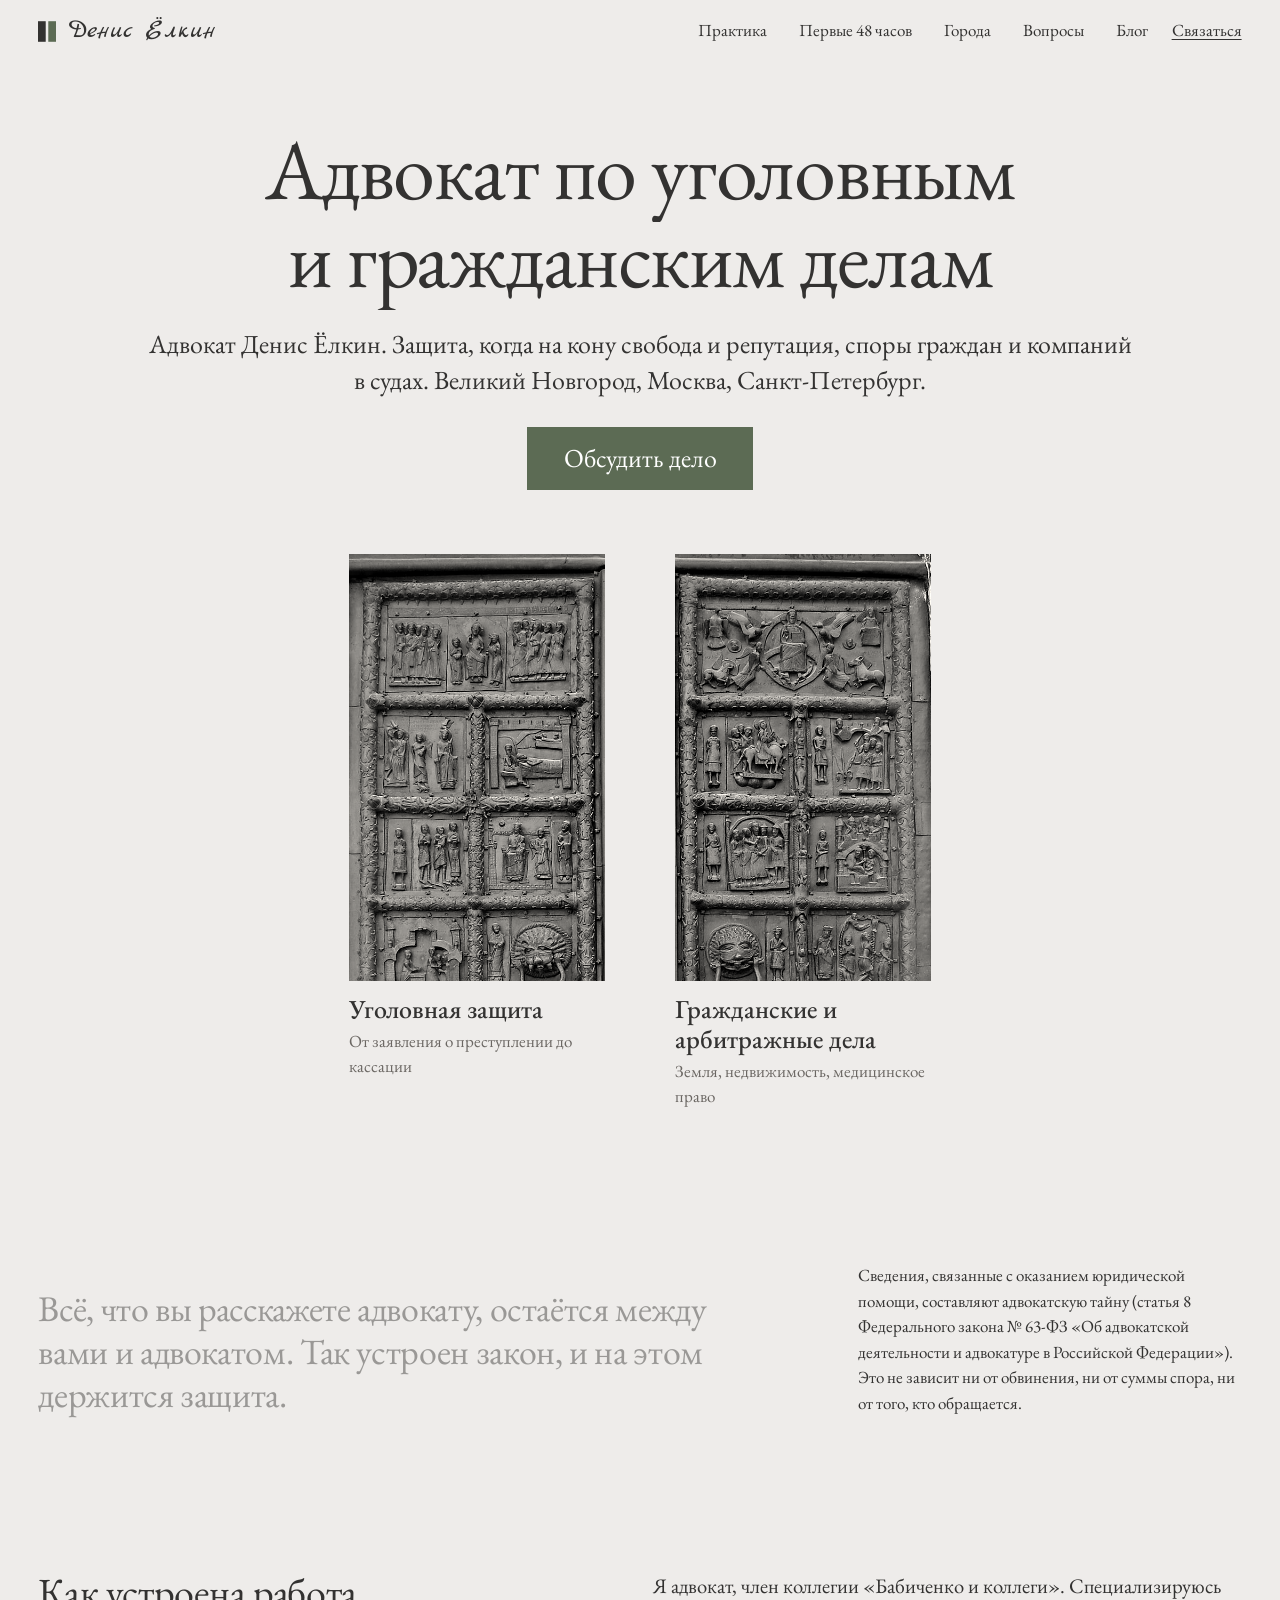
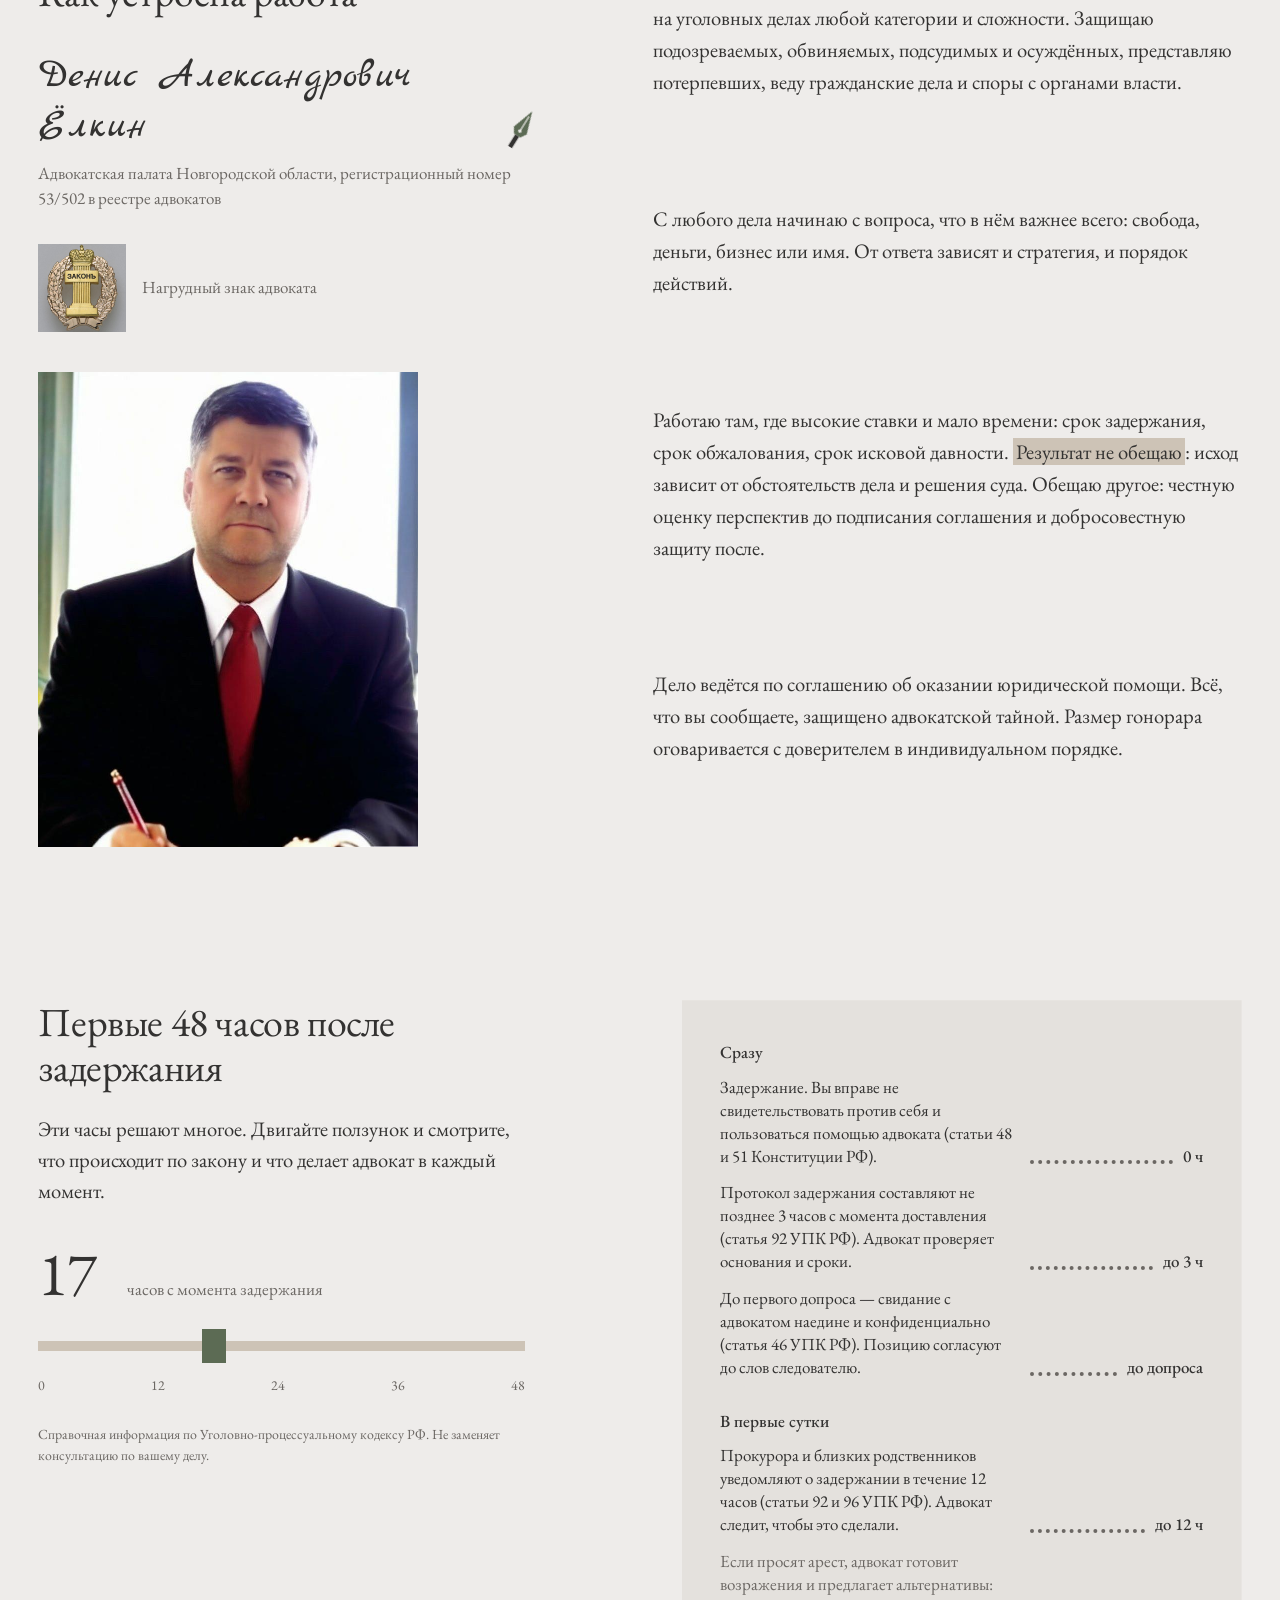
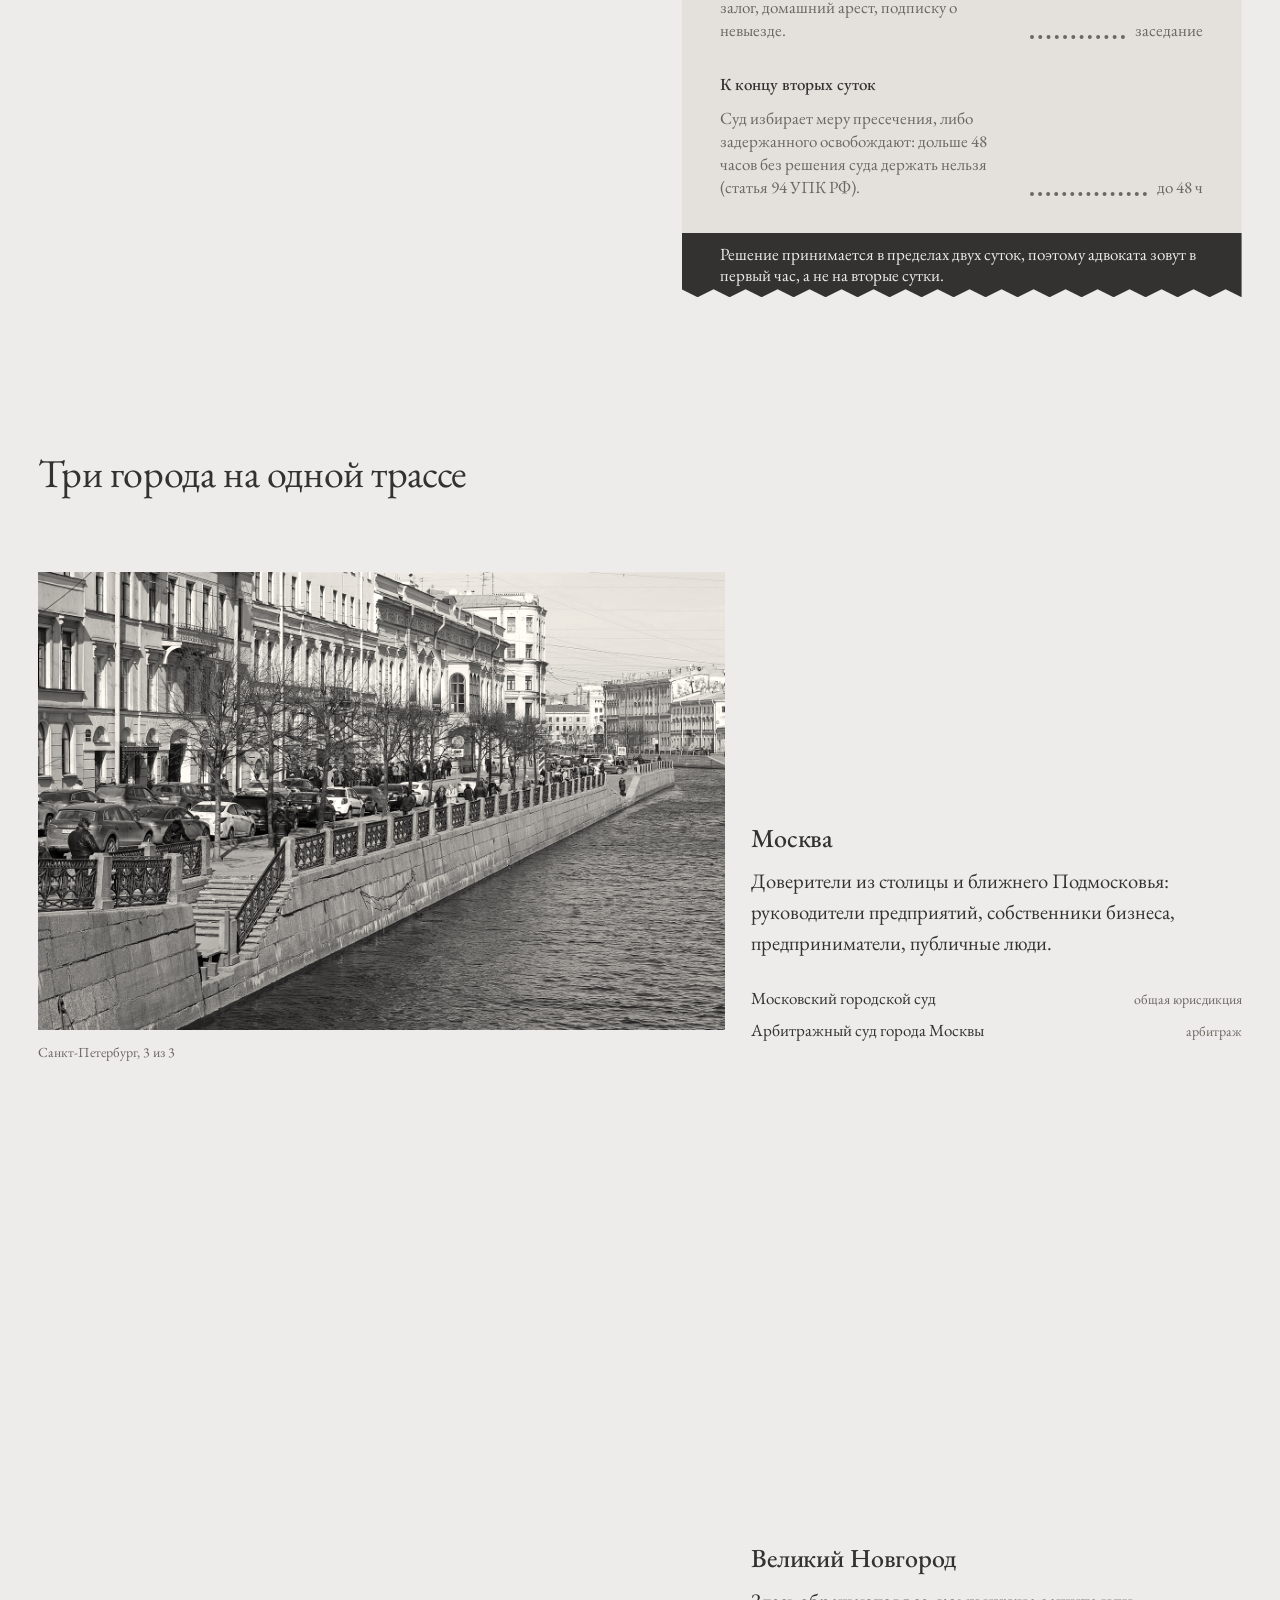
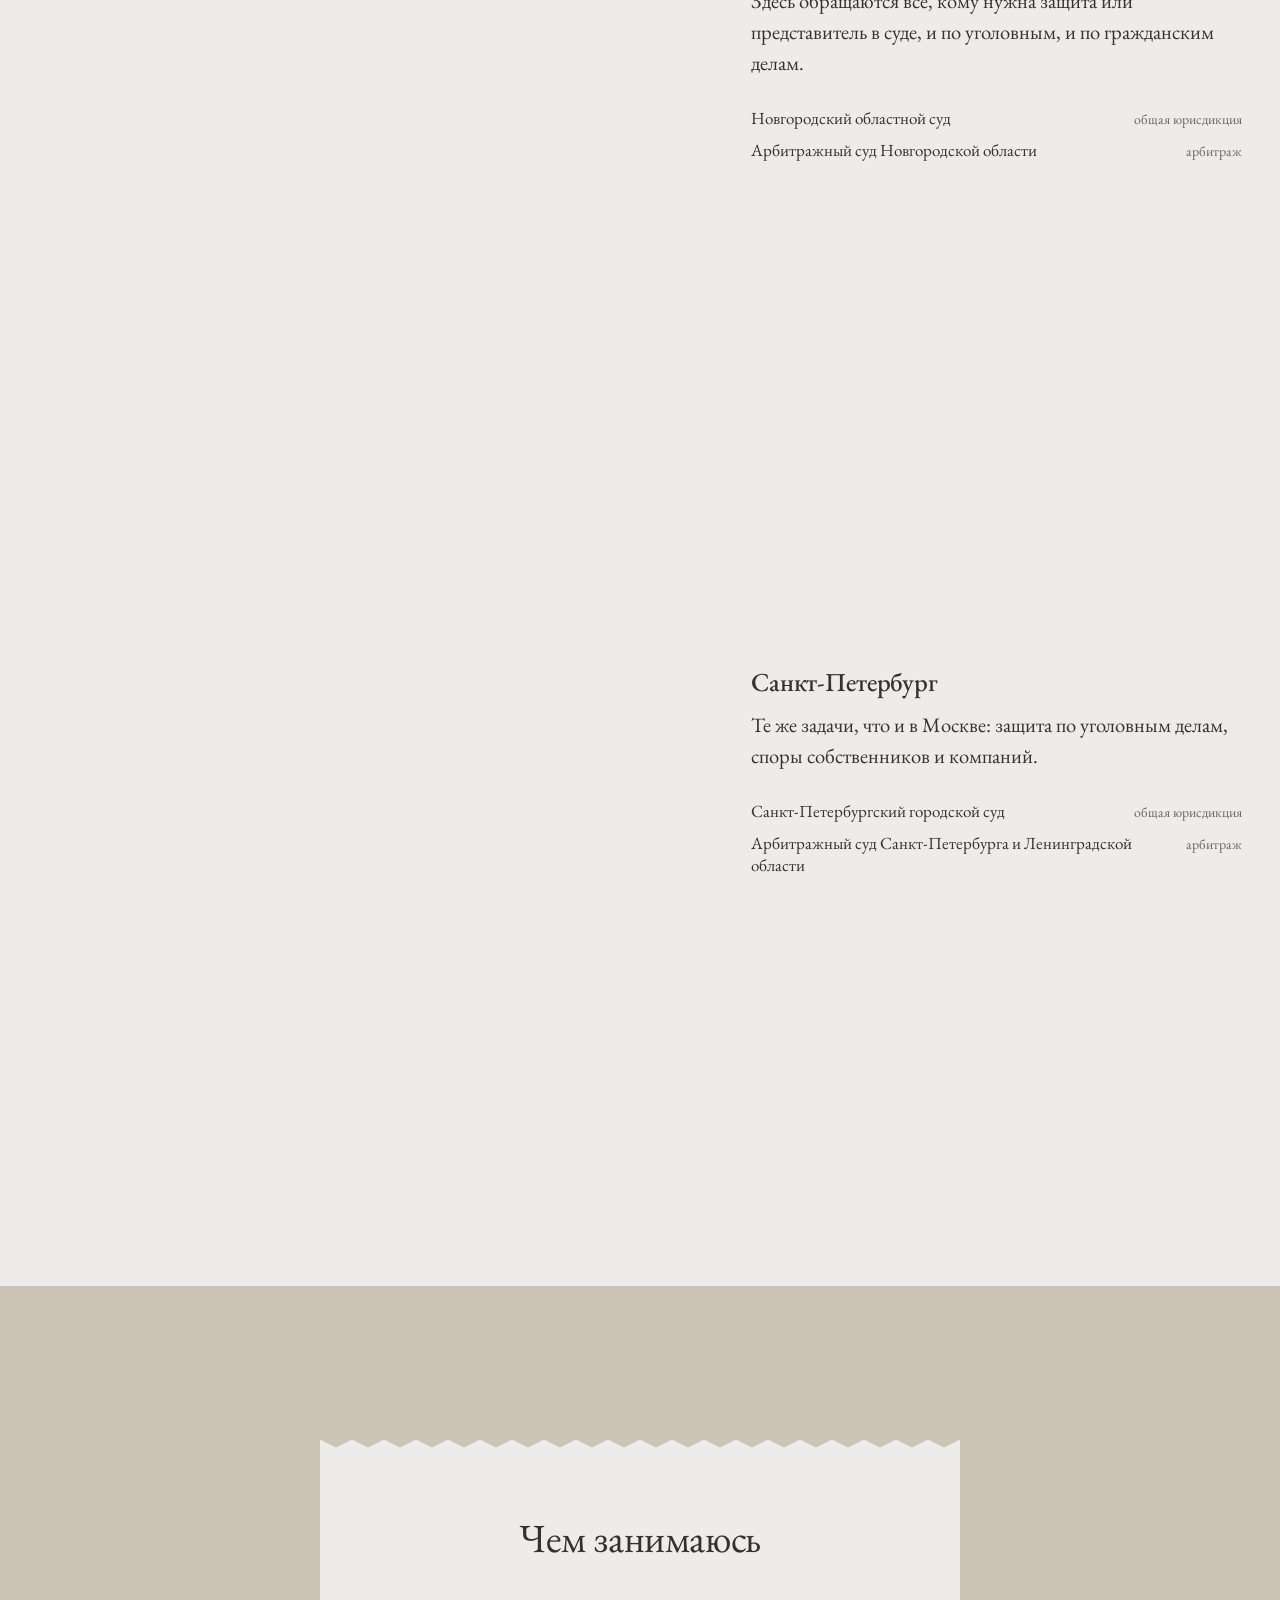
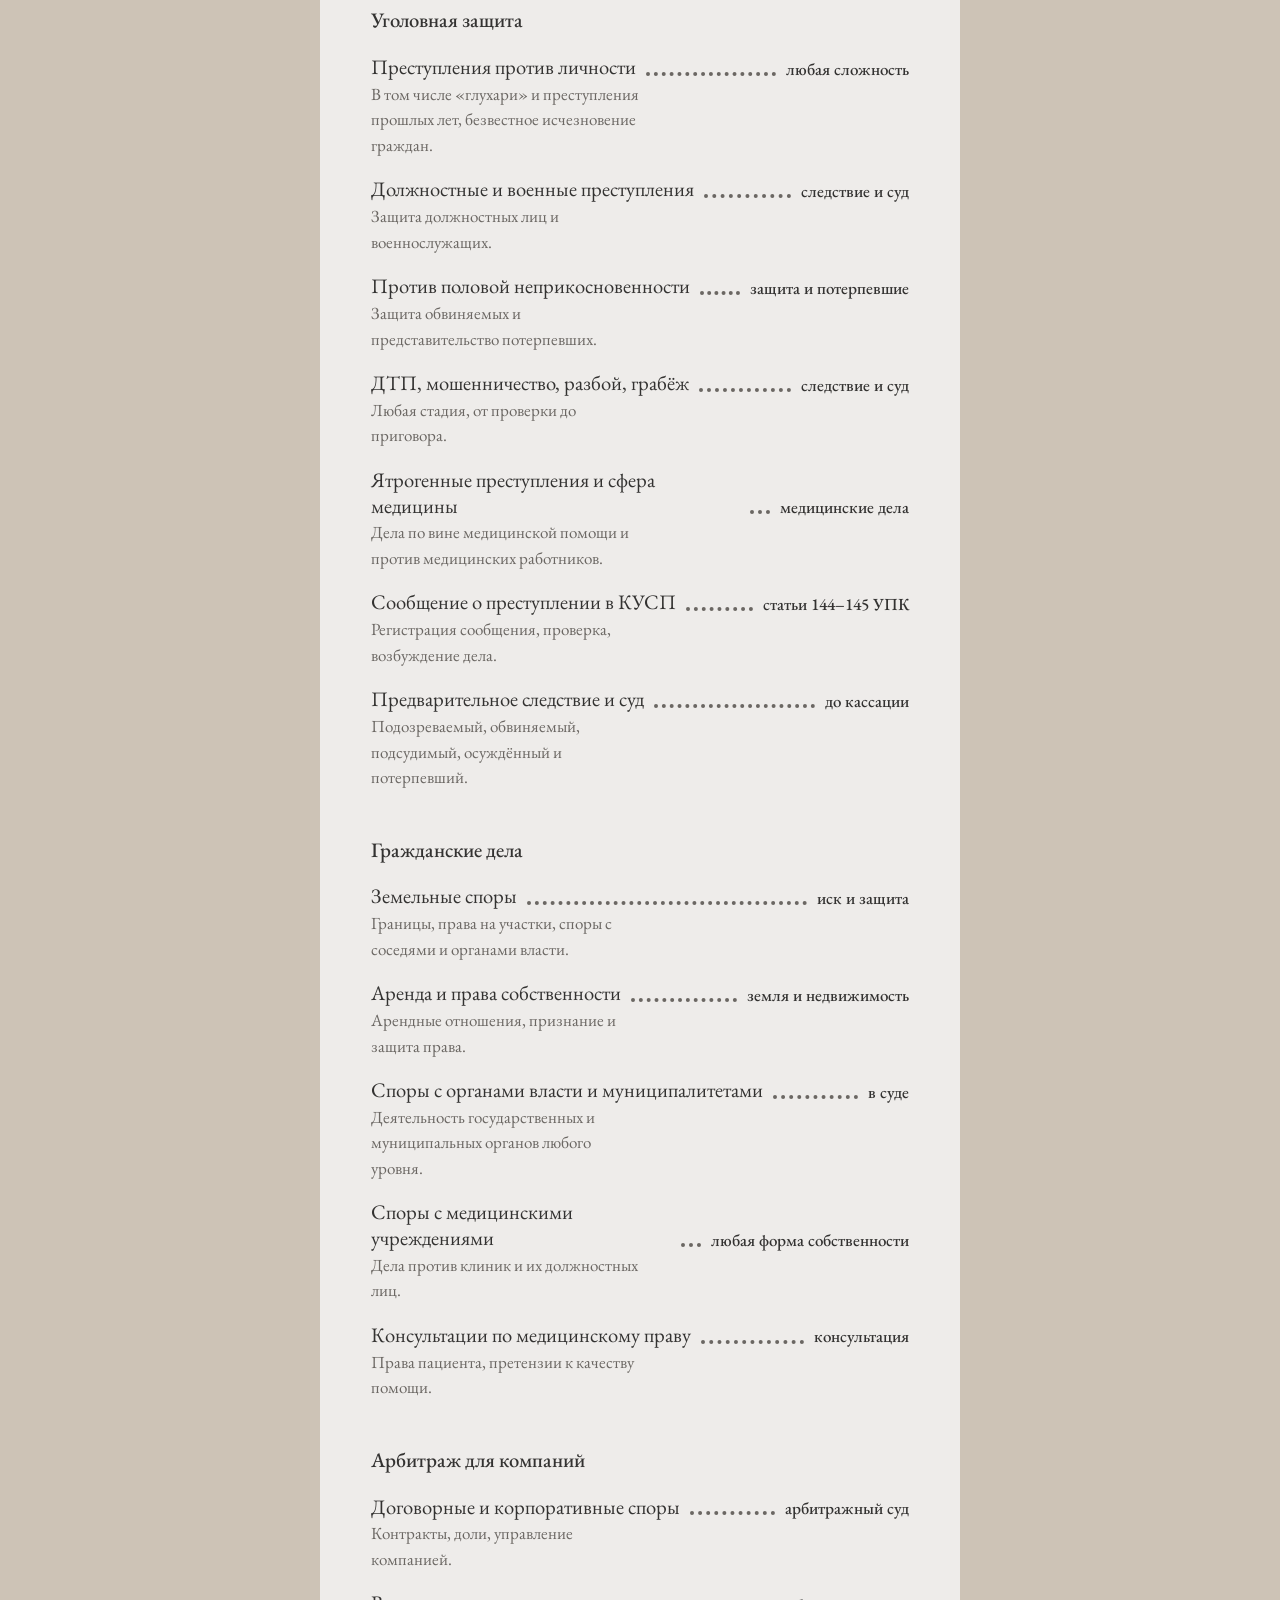
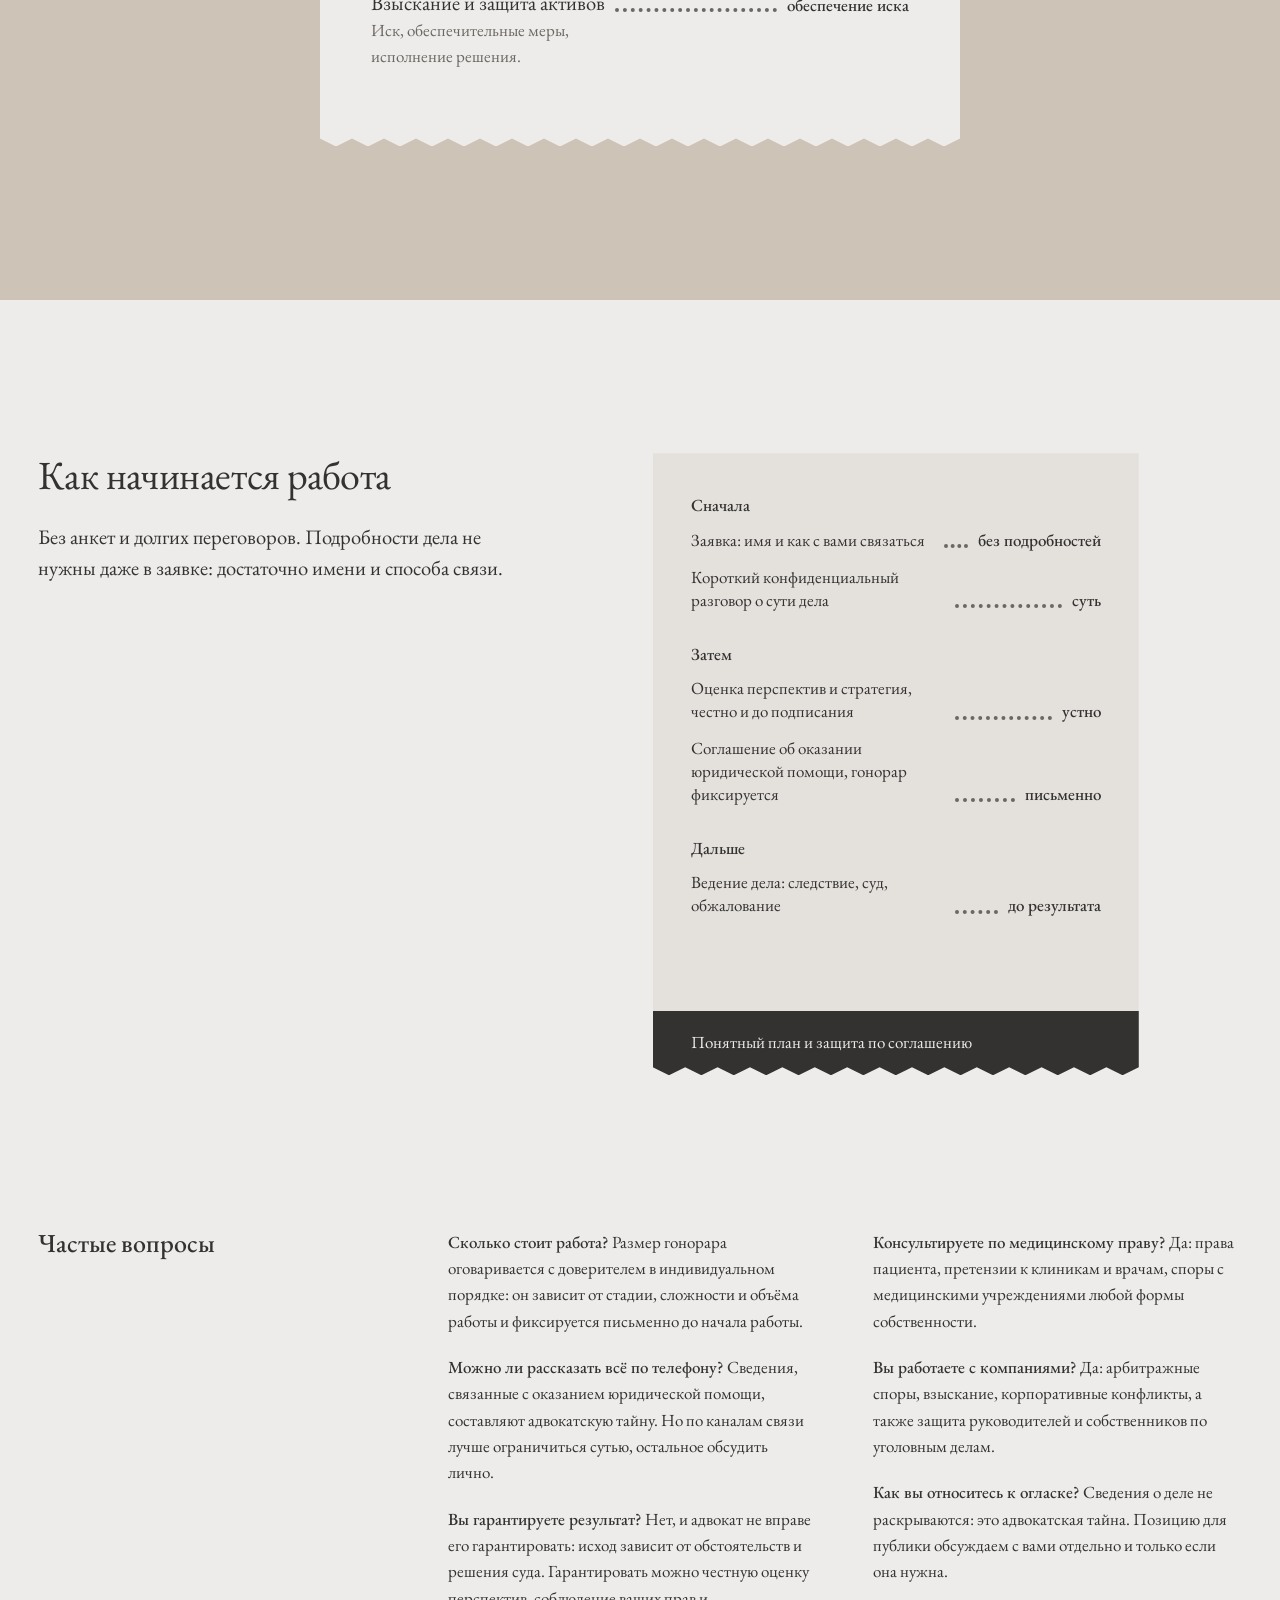
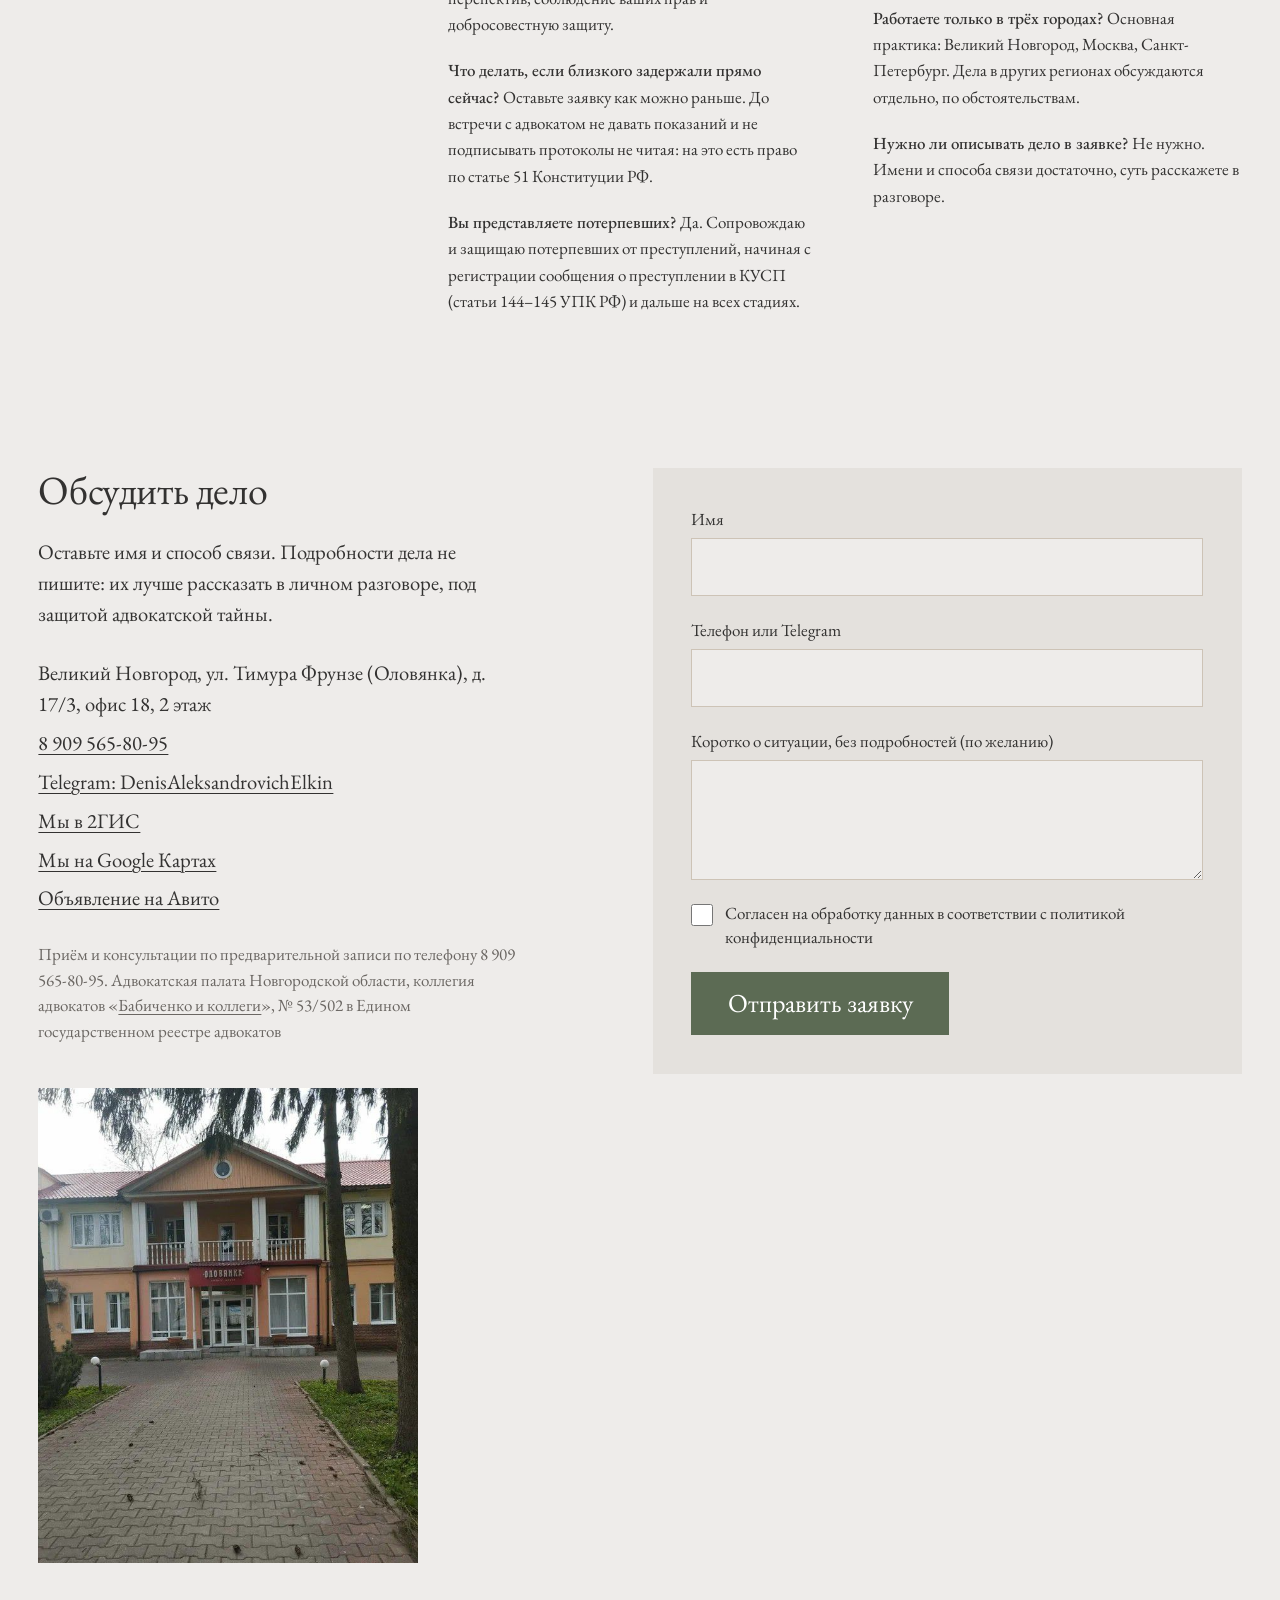
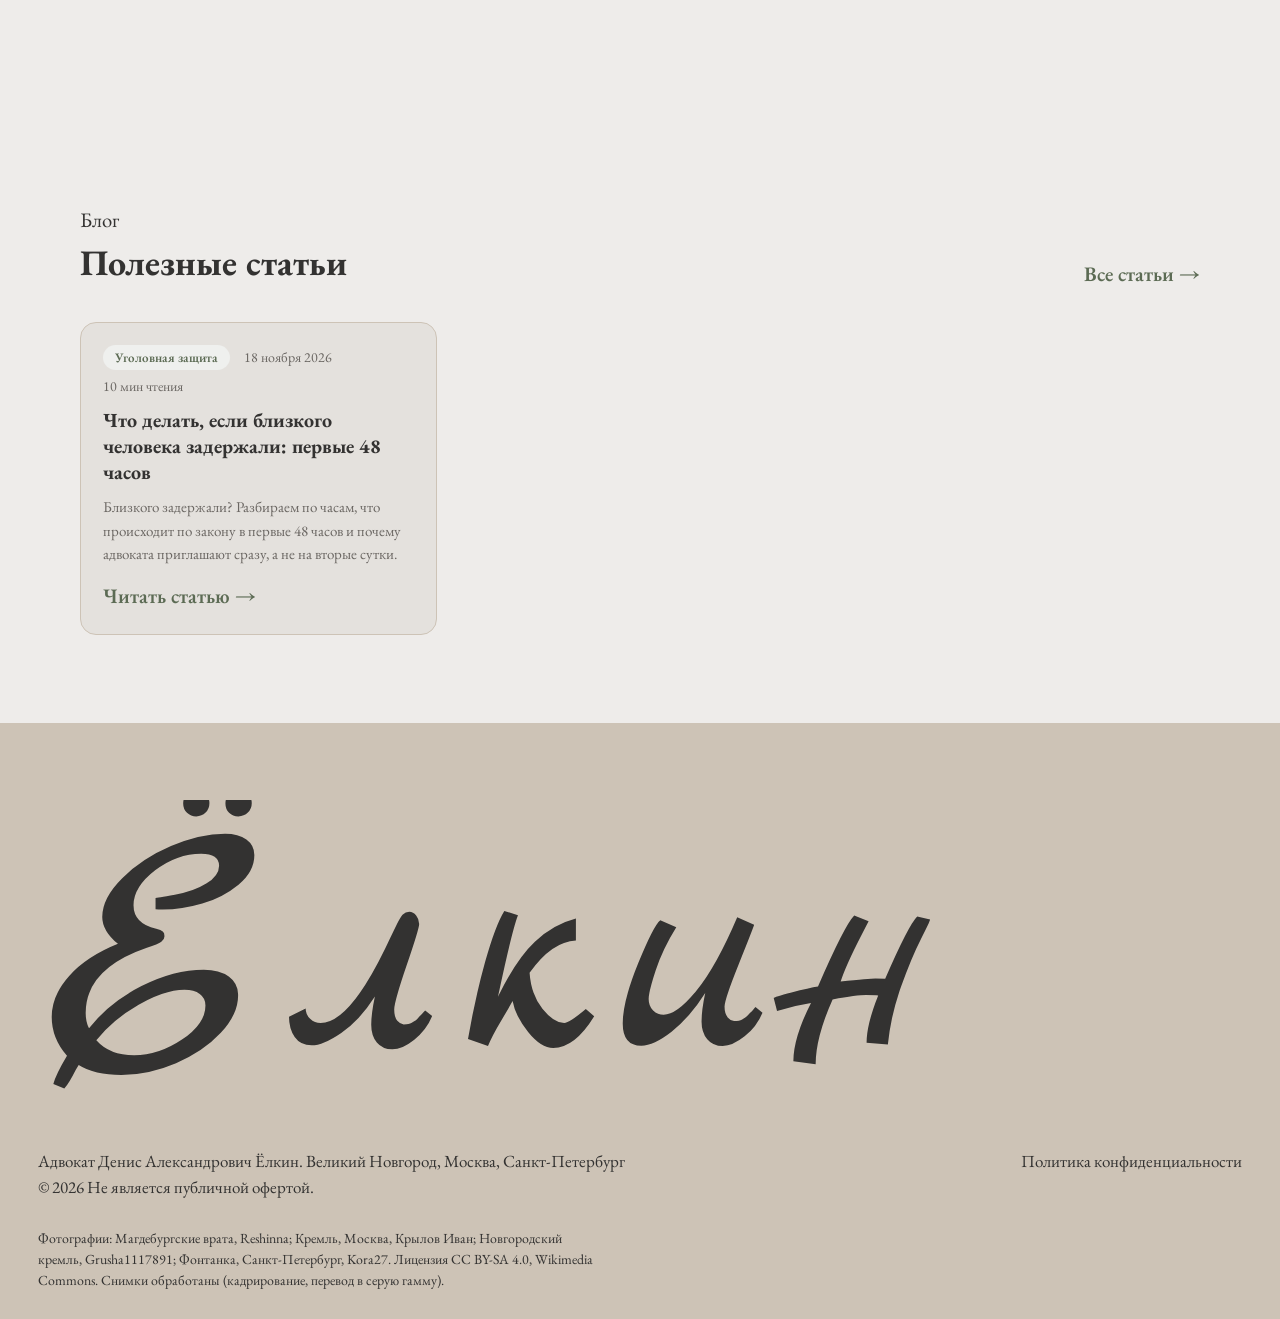
==== commit 218dde3f: "add 2GIS card link" ====
--- a/index.html
+++ b/index.html
@@ -274,6 +274,7 @@
       <li>Великий Новгород, ул. Тимура Фрунзе (Оловянка), д. 17/3, офис 18, 2 этаж</li>
       <li><a href="tel:+79095658095">8 909 565-80-95</a></li>
       <li><a href="https://t.me/DenisAleksandrovichElkin" target="_blank" rel="noopener">Telegram: DenisAleksandrovichElkin</a></li>
+      <li><a href="https://2gis.ru/v_novgorod/firm/70000001119452466" target="_blank" rel="noopener">Мы в 2ГИС</a></li>
       <li><a href="https://maps.app.goo.gl/A3eFZa1GwuMzMQrG9" target="_blank" rel="noopener">Мы на Google Картах</a></li>
       <li><a href="https://www.avito.ru/velikiy_novgorod/predlozheniya_uslug/advokat_denis_aleksandrovich_elkin_4994086513" target="_blank" rel="noopener">Объявление на Авито</a></li>
     </ul>
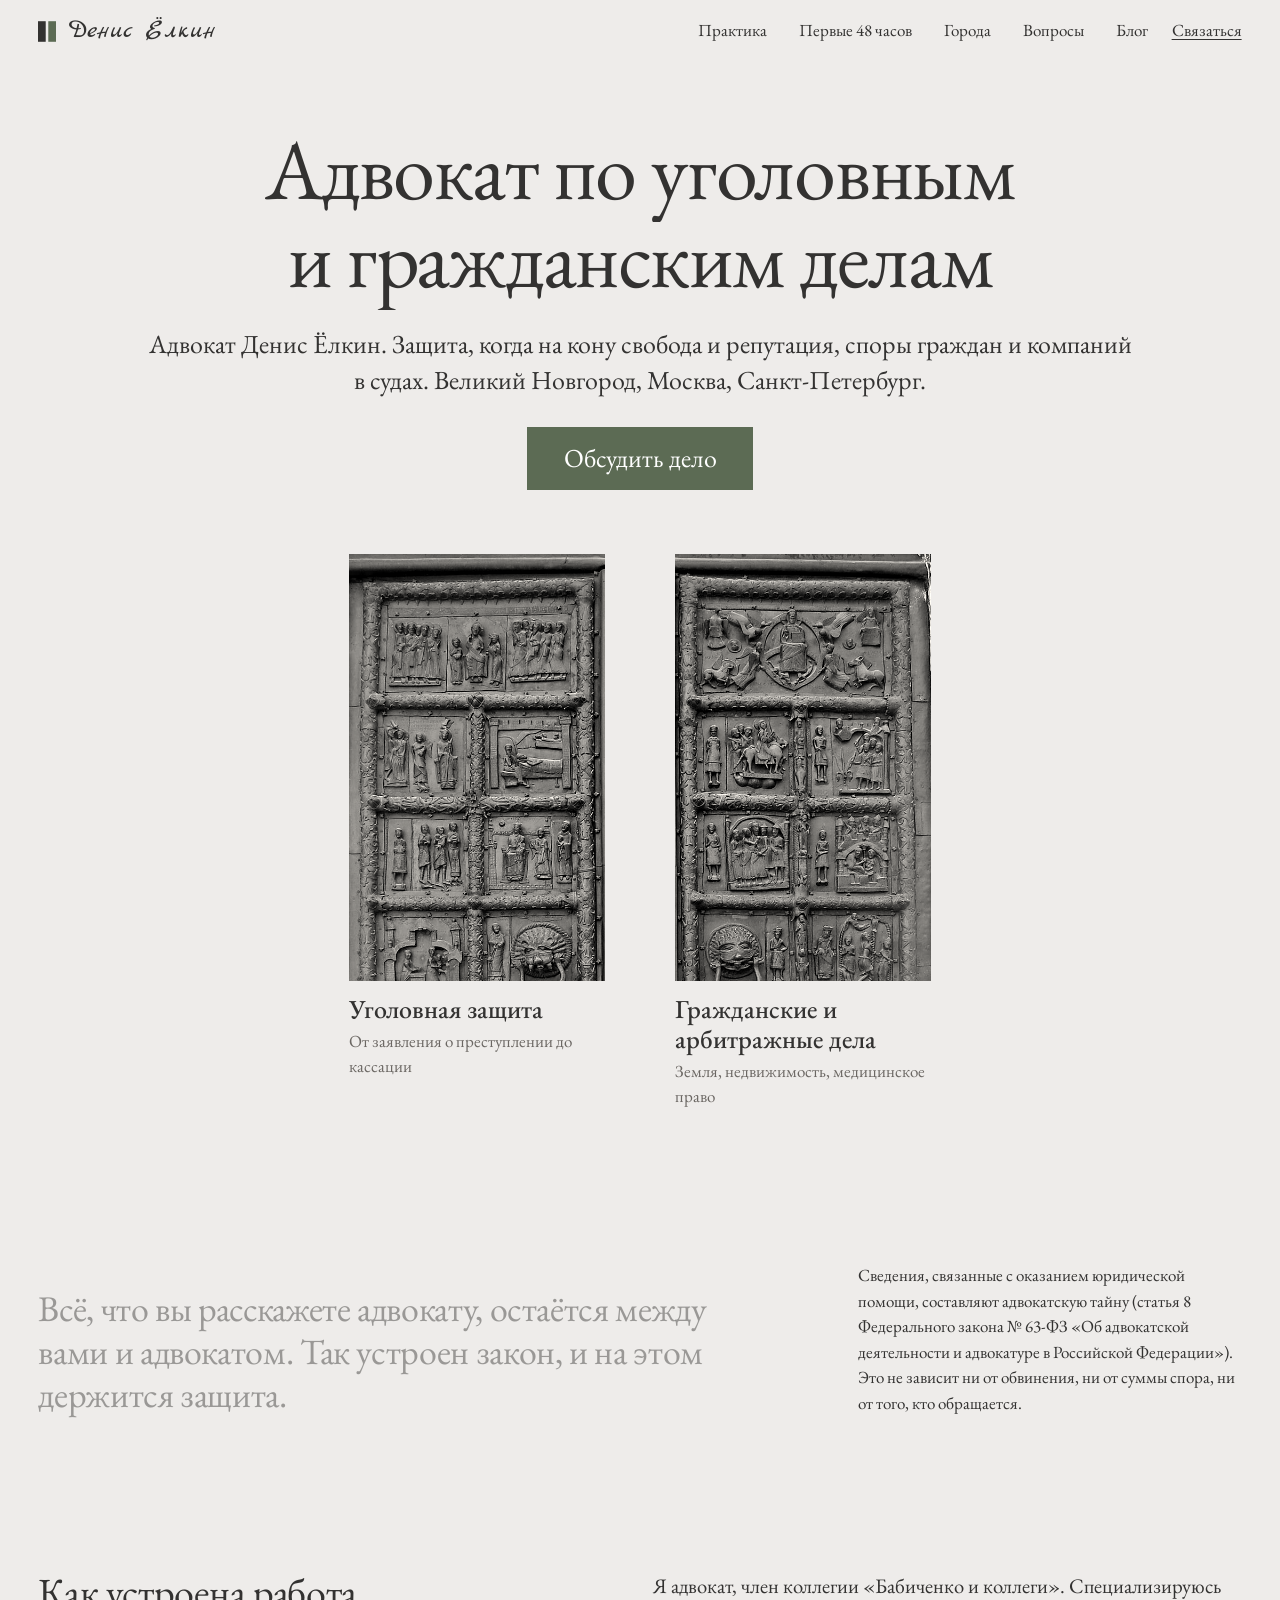
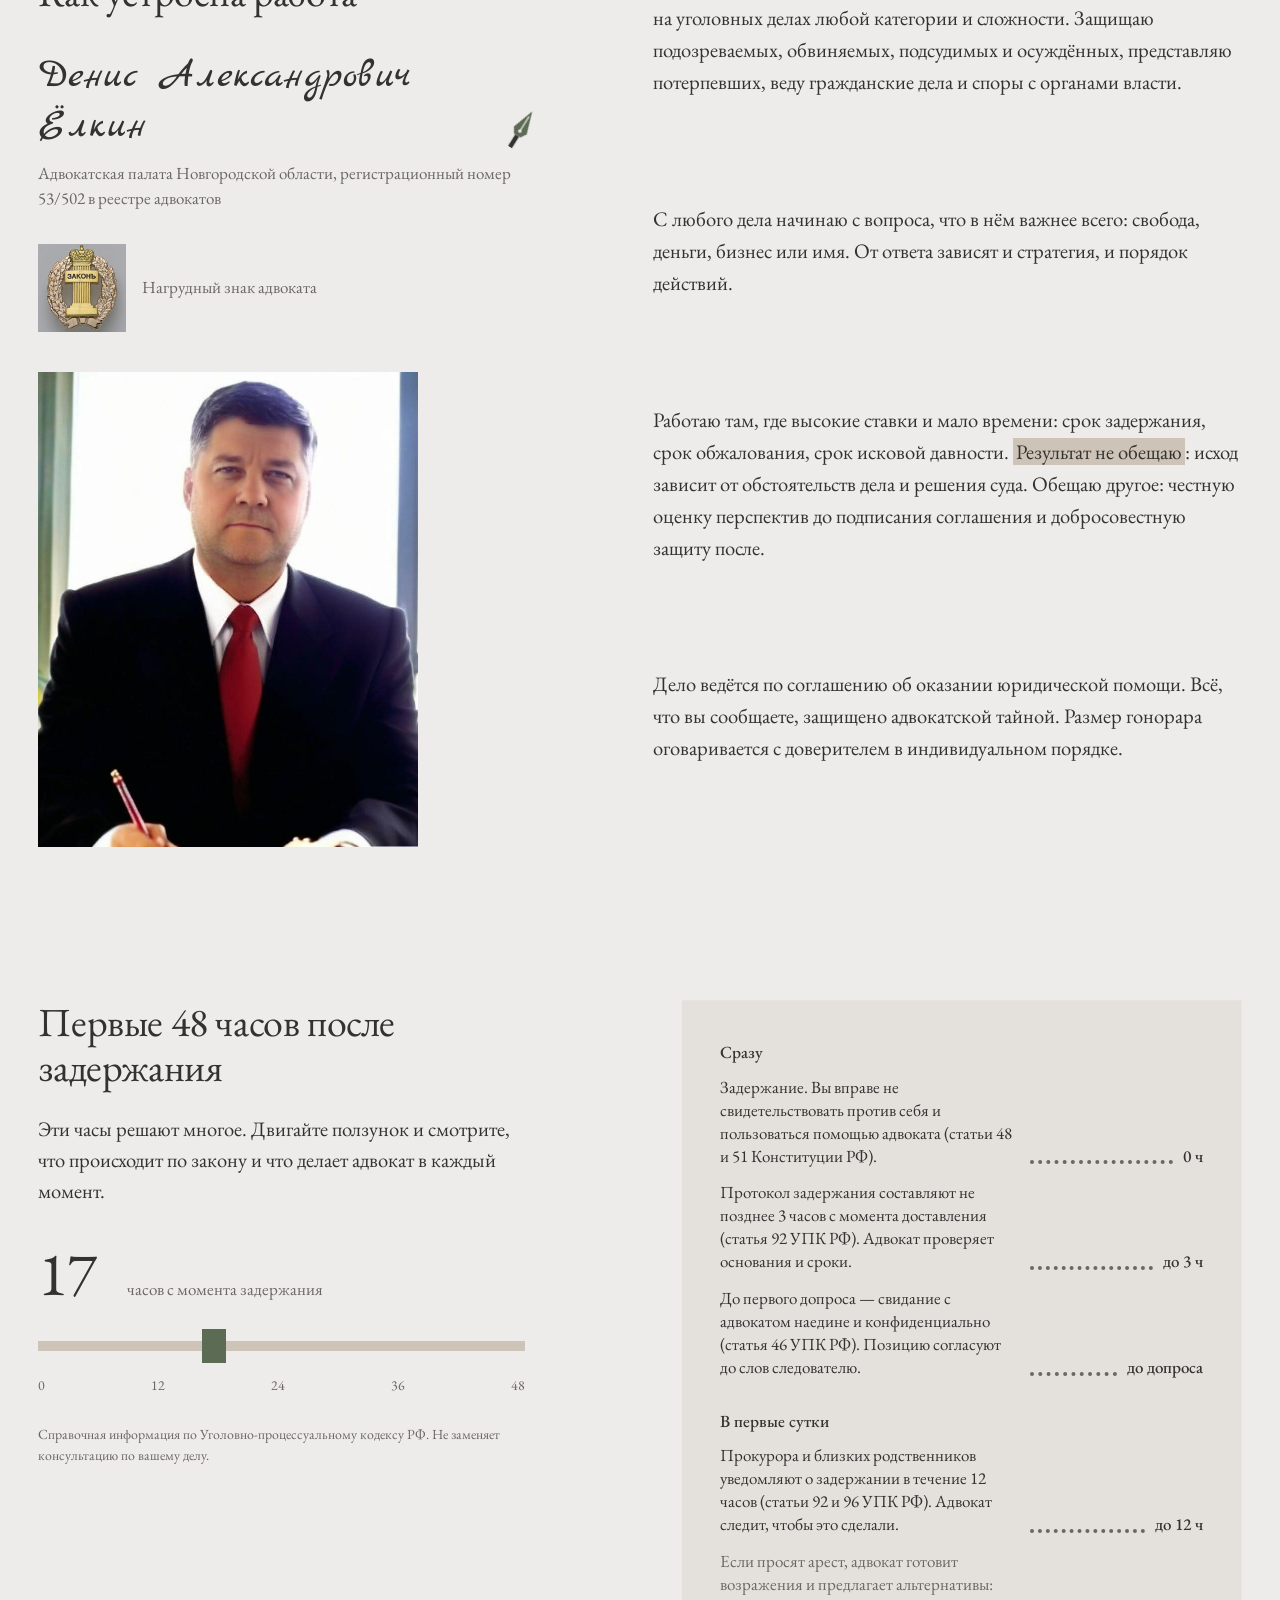
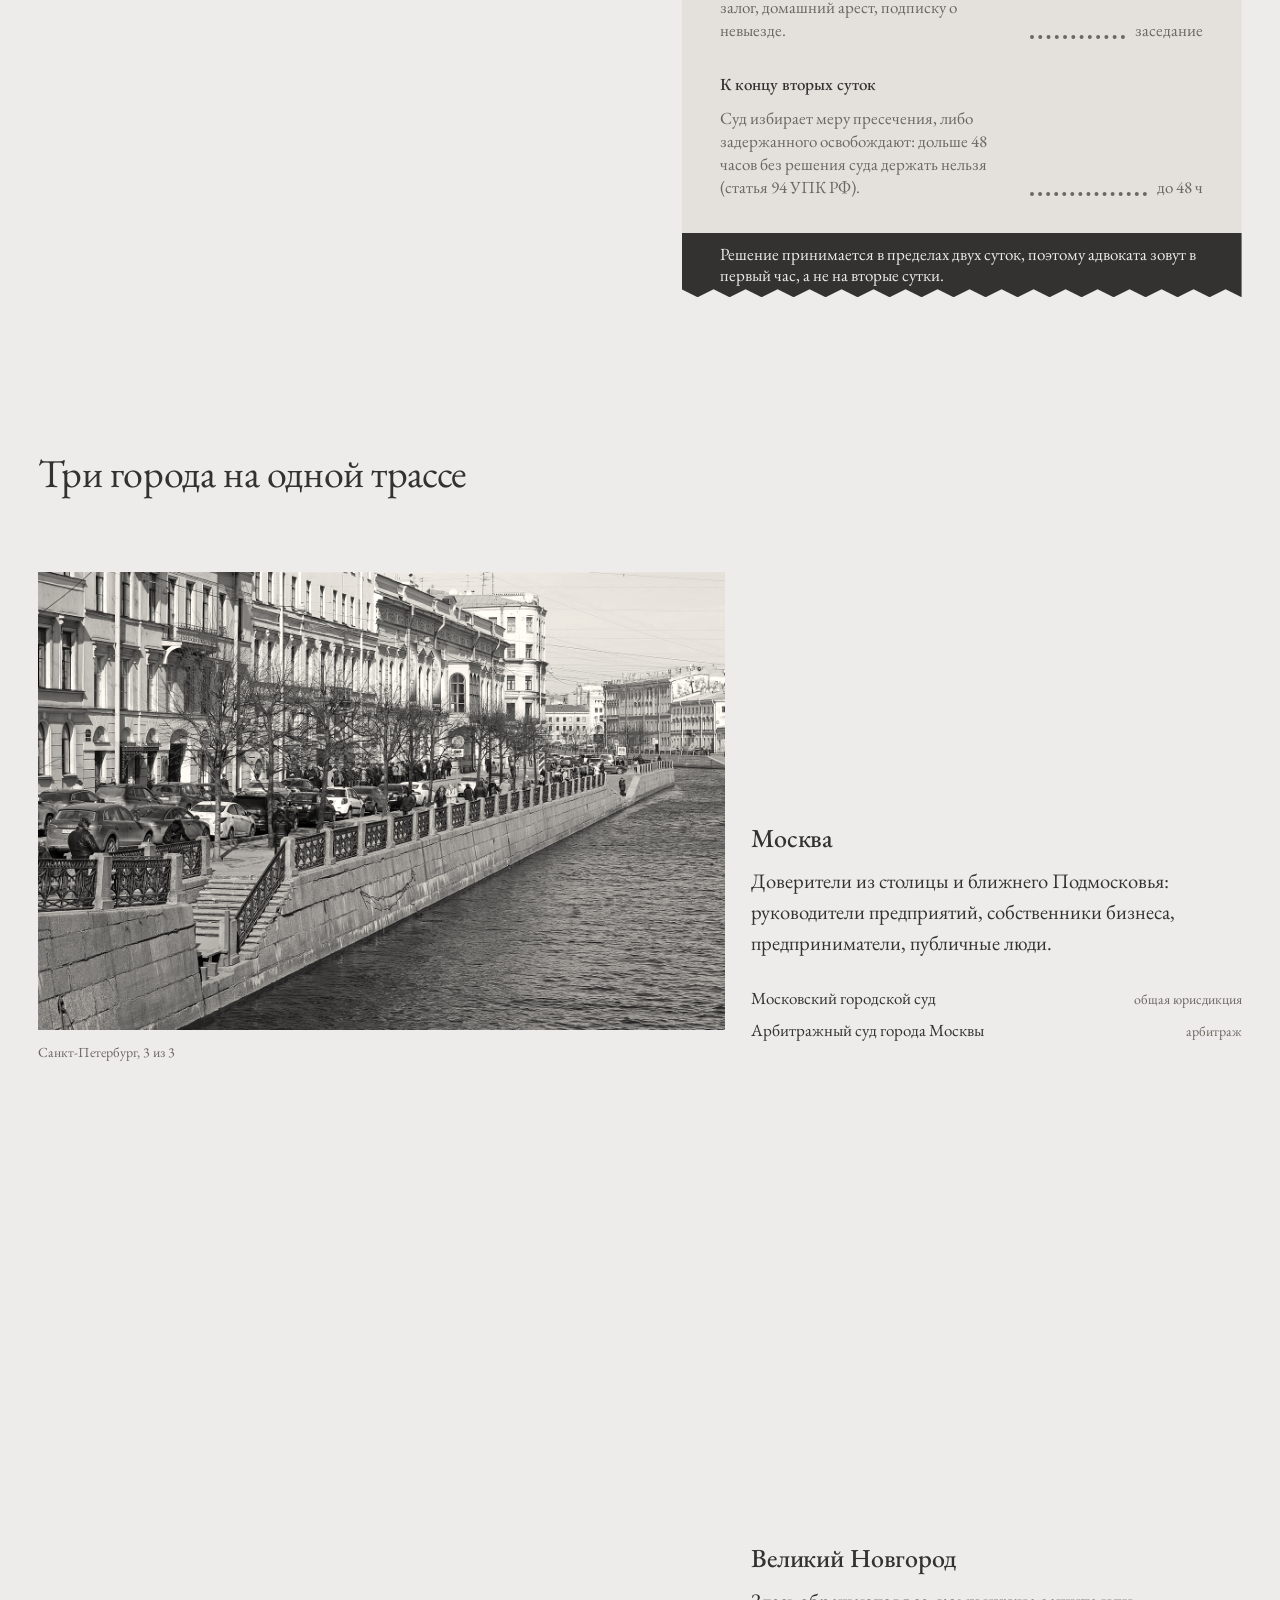
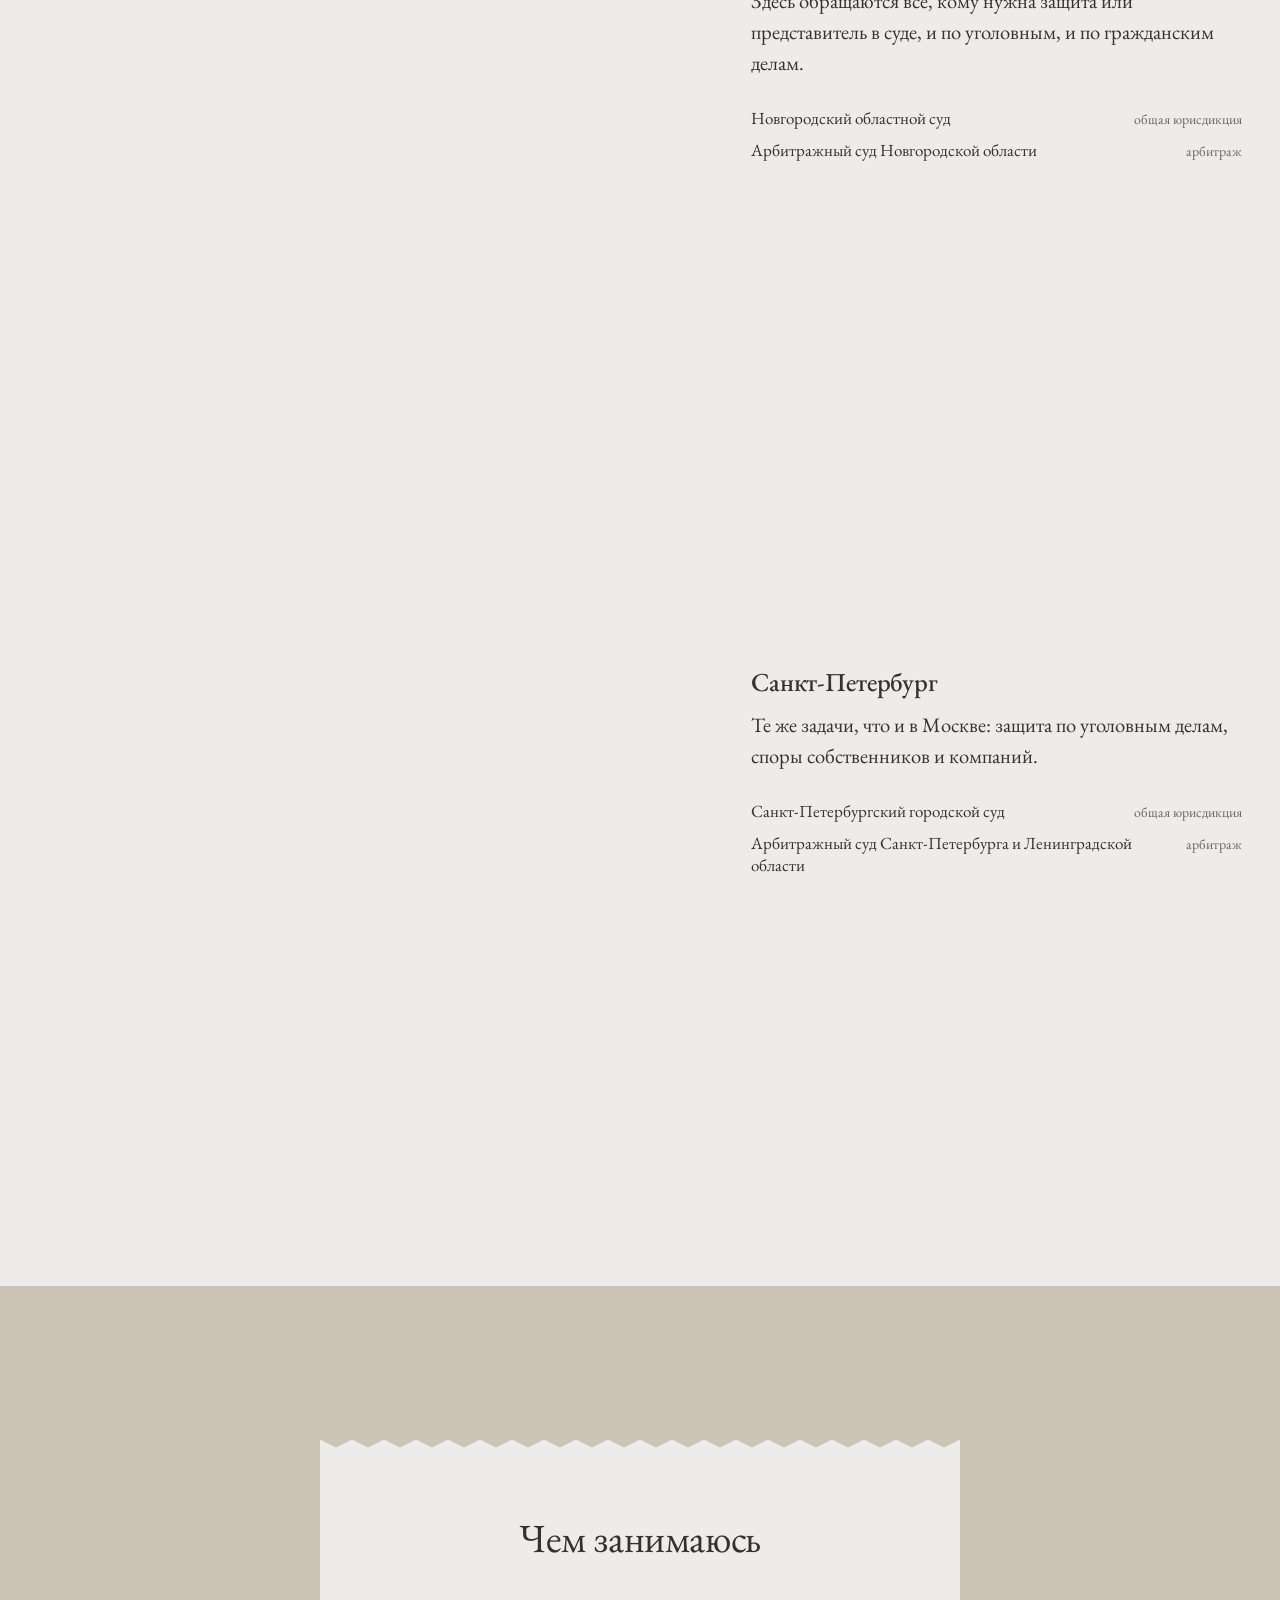
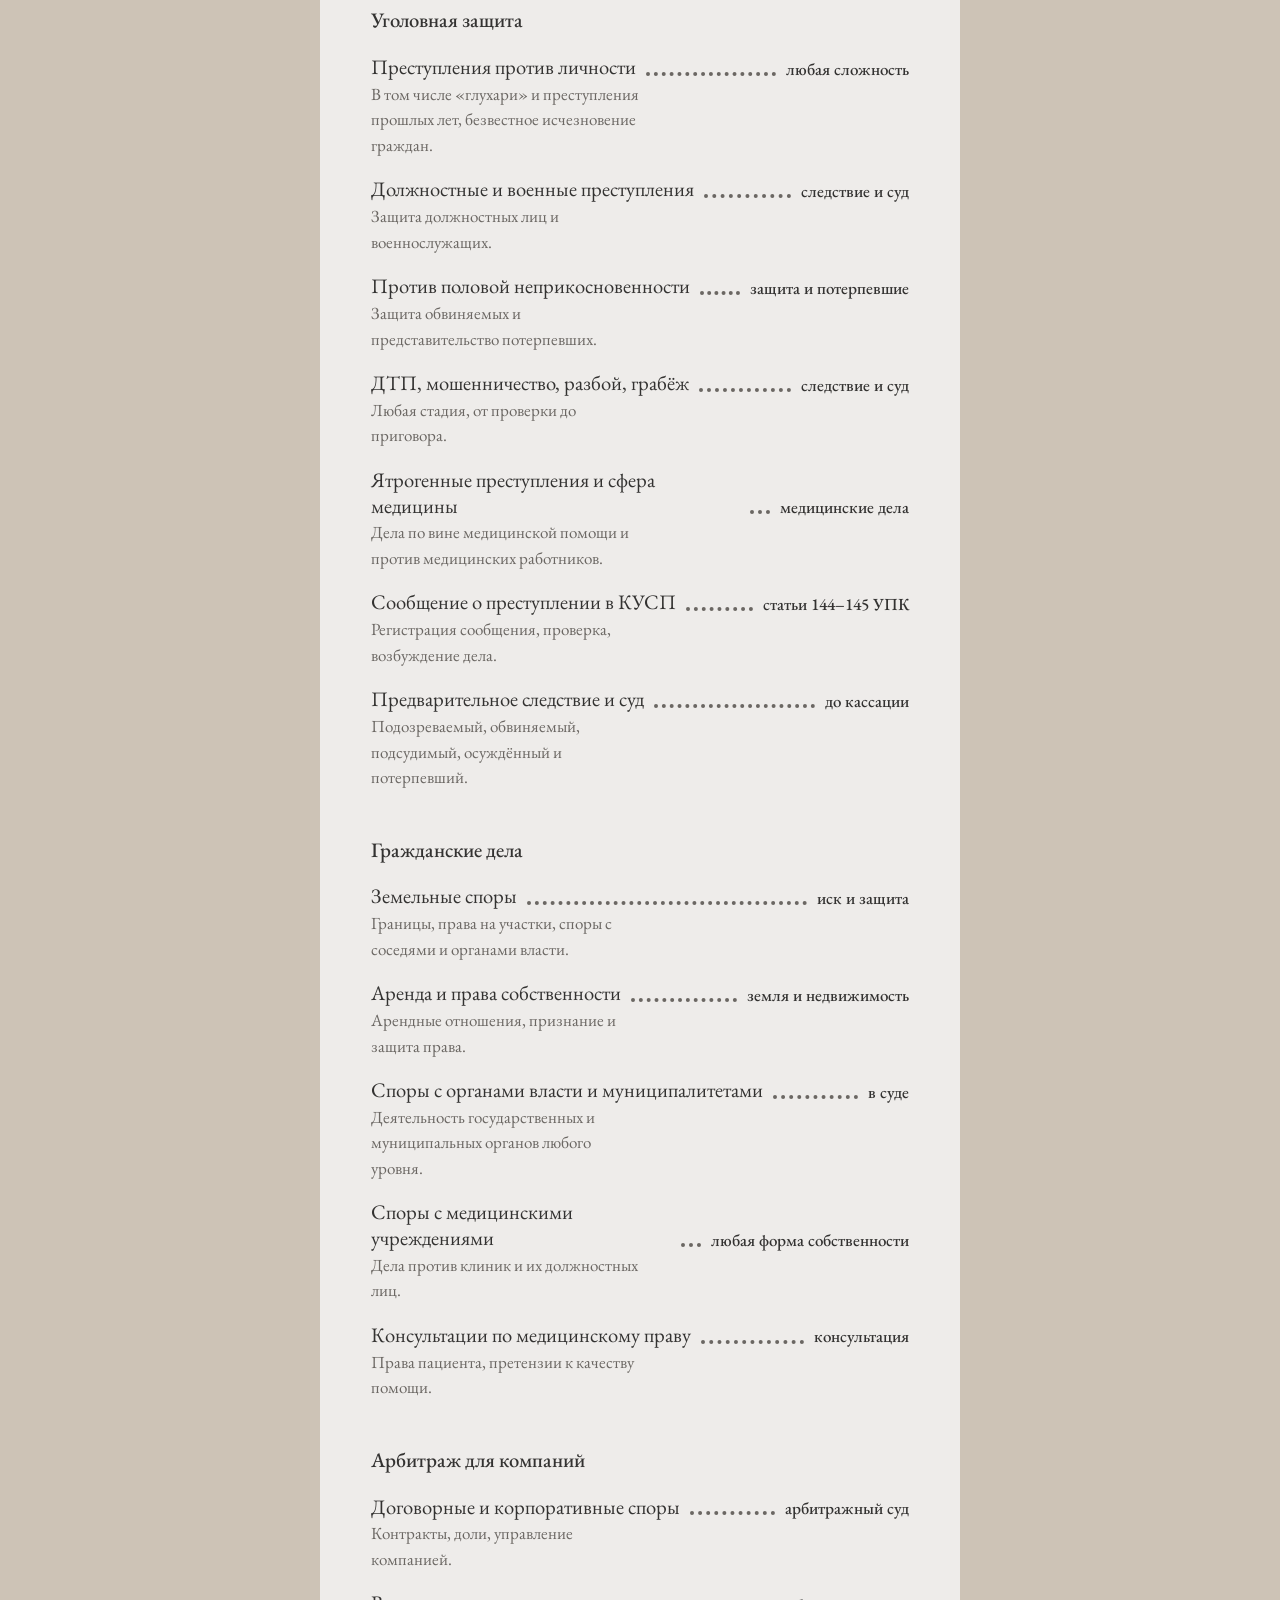
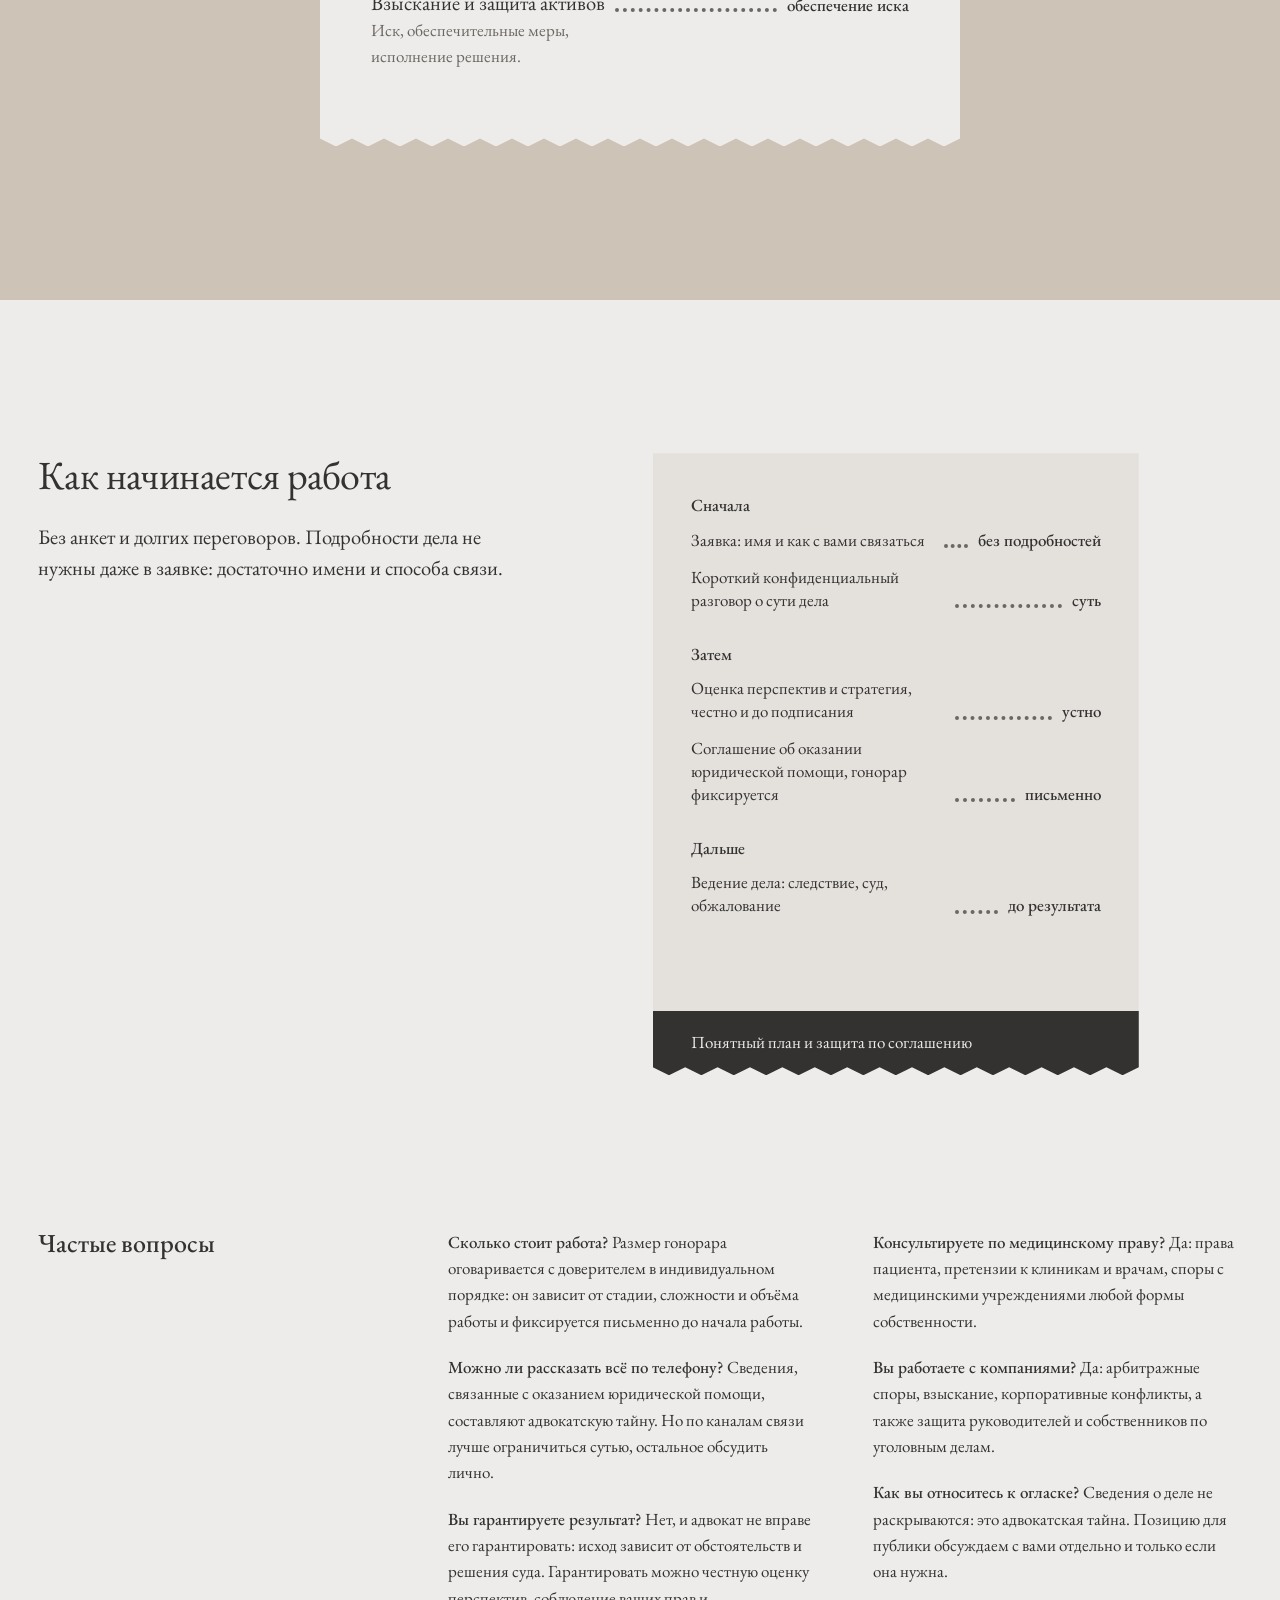
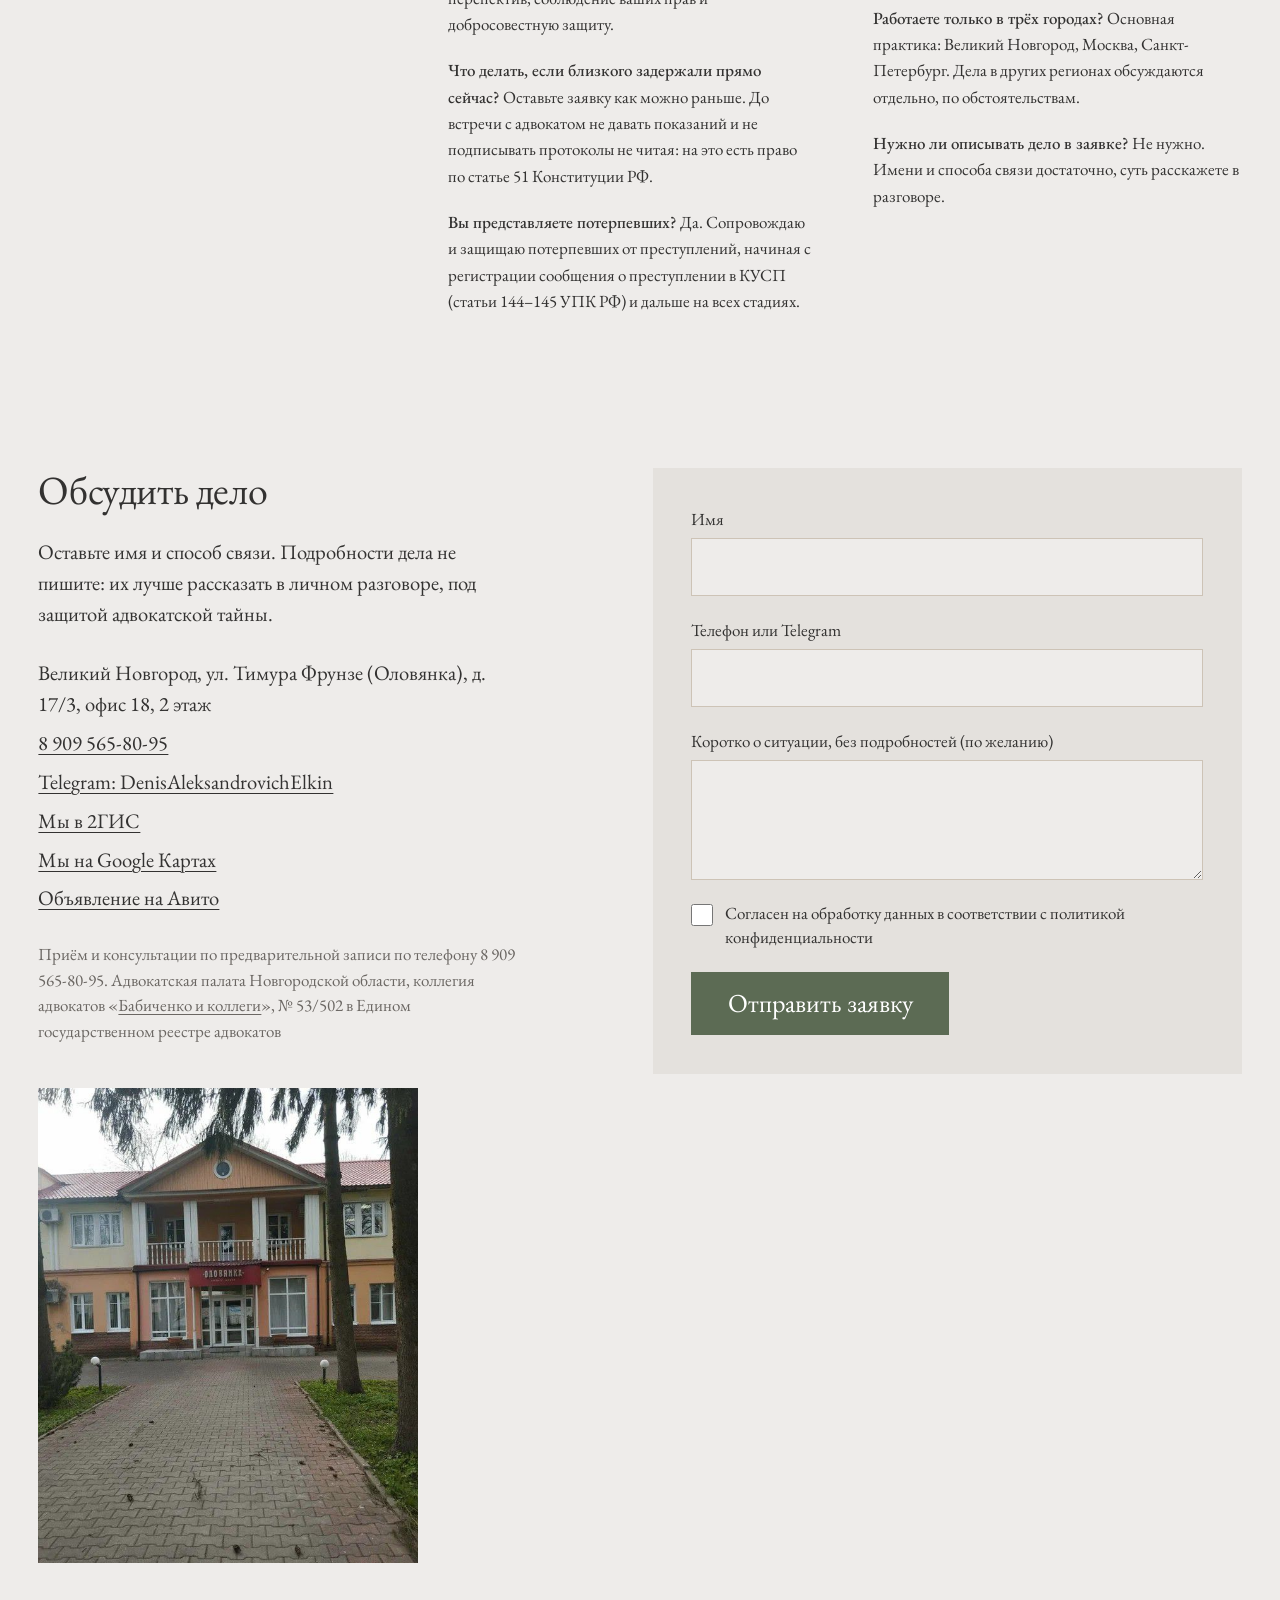
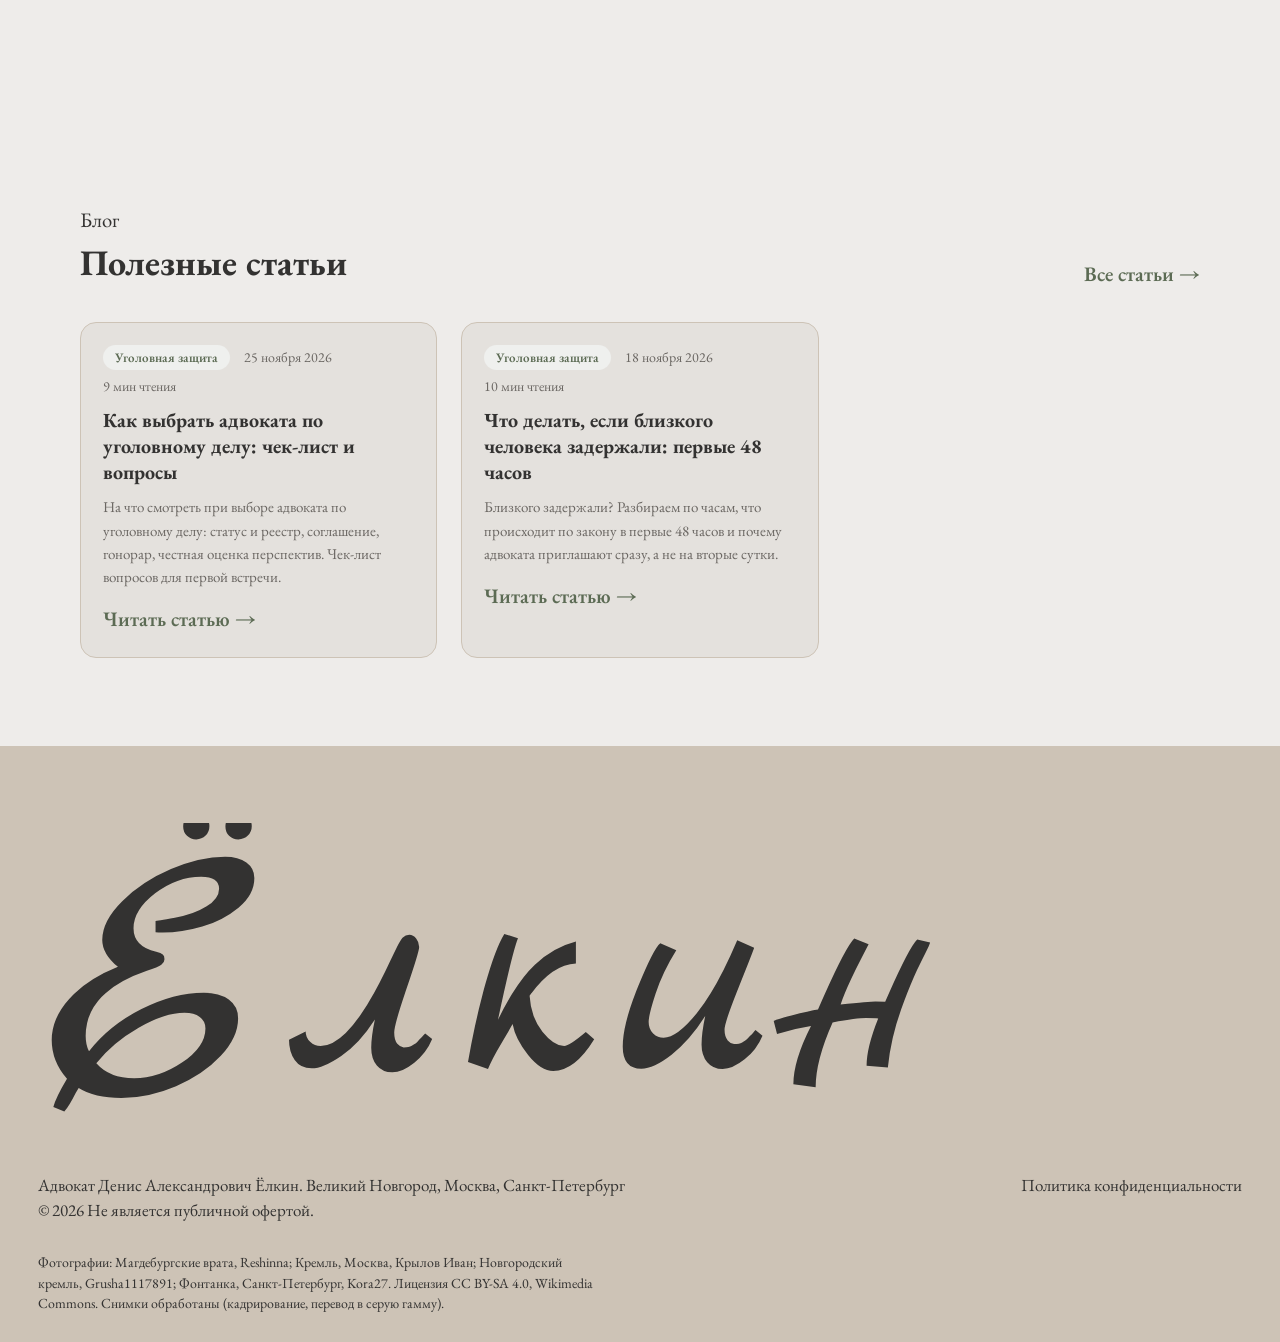
==== commit 4efa864c: "blog: автообновление" ====
--- a/index.html
+++ b/index.html
@@ -298,6 +298,14 @@
     <div class="b-grid"><article class="b-card">
   
   <div class="b-card__body">
+    <div class="b-meta"><span class="b-chip">Уголовная защита</span><time datetime="2026-11-25">25 ноября 2026</time><span>9 мин чтения</span></div>
+    <h3><a href="blog/kak-vybrat-advokata-po-ugolovnomu-delu/">Как выбрать адвоката по уголовному делу: чек-лист и вопросы</a></h3>
+    <p>На что смотреть при выборе адвоката по уголовному делу: статус и реестр, соглашение, гонорар, честная оценка перспектив. Чек-лист вопросов для первой встречи.</p>
+    <a class="b-more" href="blog/kak-vybrat-advokata-po-ugolovnomu-delu/">Читать статью</a>
+  </div>
+</article><article class="b-card">
+  
+  <div class="b-card__body">
     <div class="b-meta"><span class="b-chip">Уголовная защита</span><time datetime="2026-11-18">18 ноября 2026</time><span>10 мин чтения</span></div>
     <h3><a href="blog/chto-delat-pri-zaderzhanii-blizkogo/">Что делать, если близкого человека задержали: первые 48 часов</a></h3>
     <p>Близкого задержали? Разбираем по часам, что происходит по закону в первые 48 часов и почему адвоката приглашают сразу, а не на вторые сутки.</p>
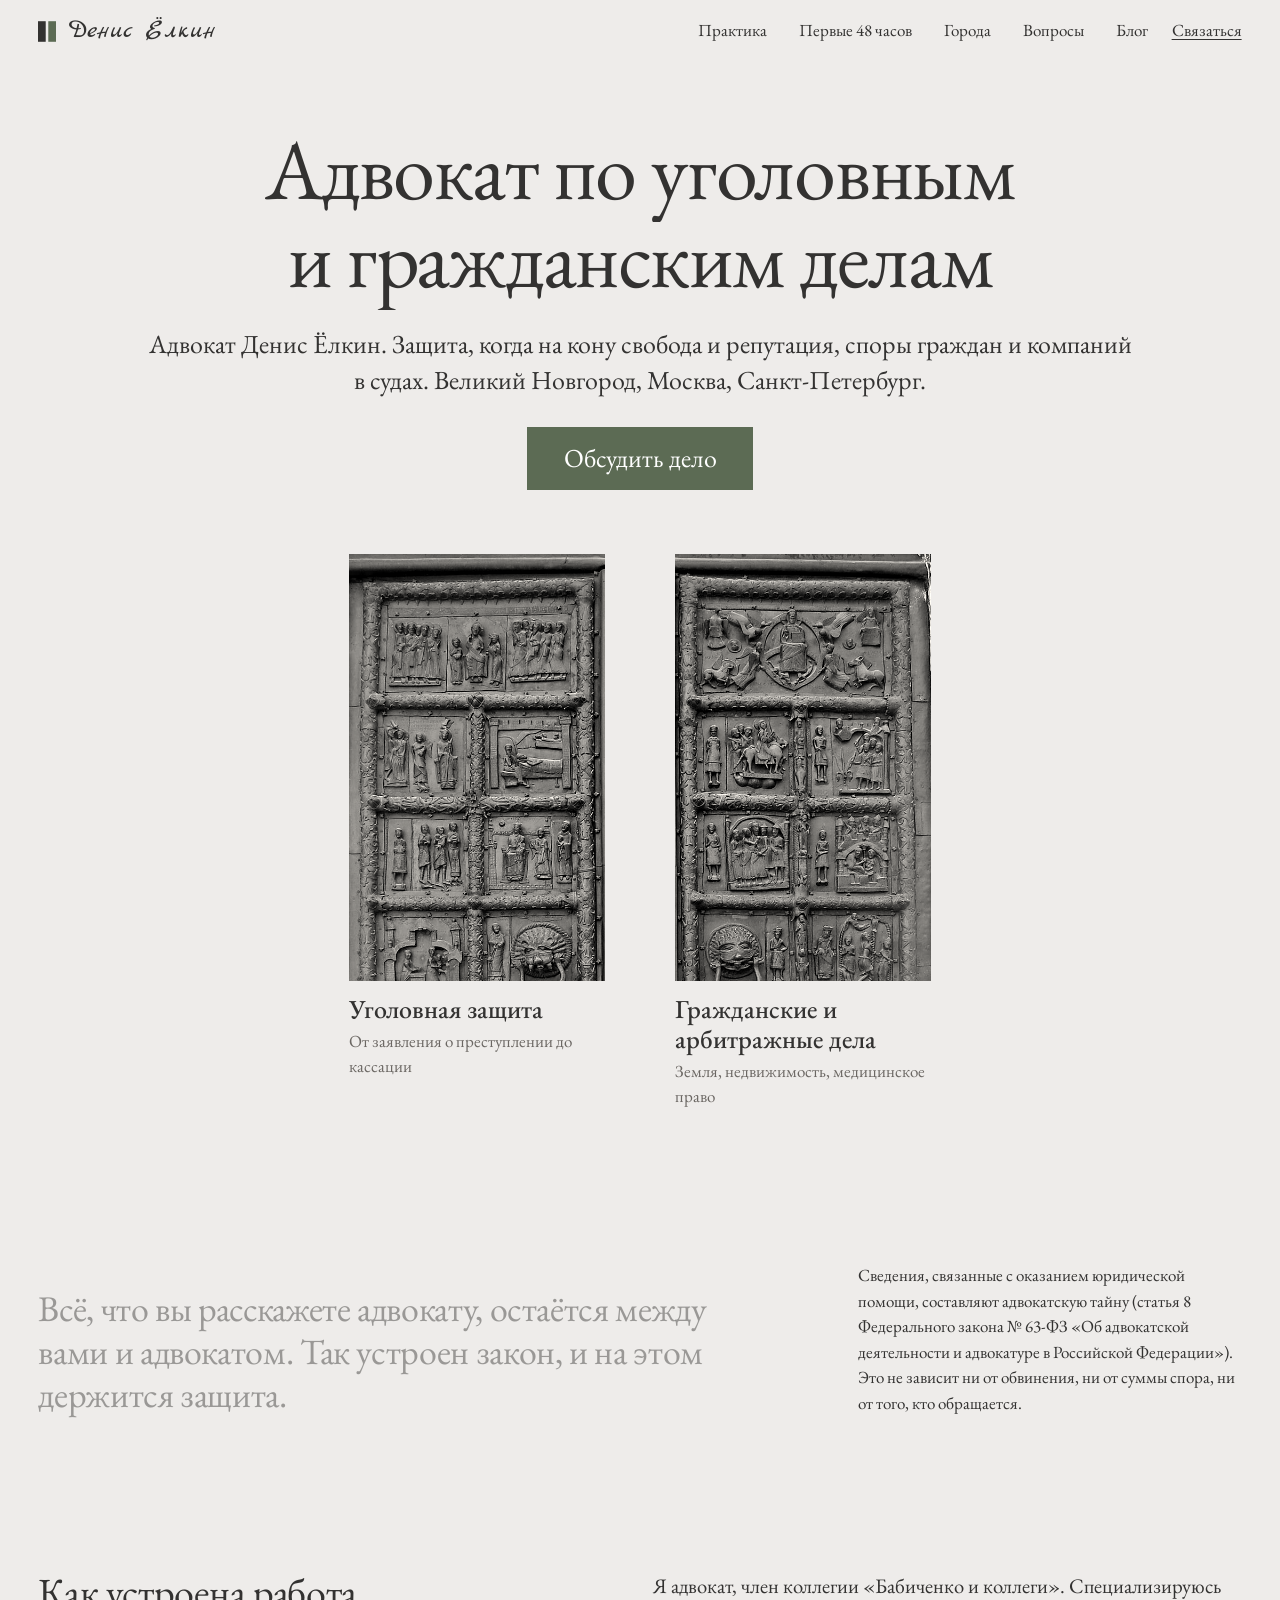
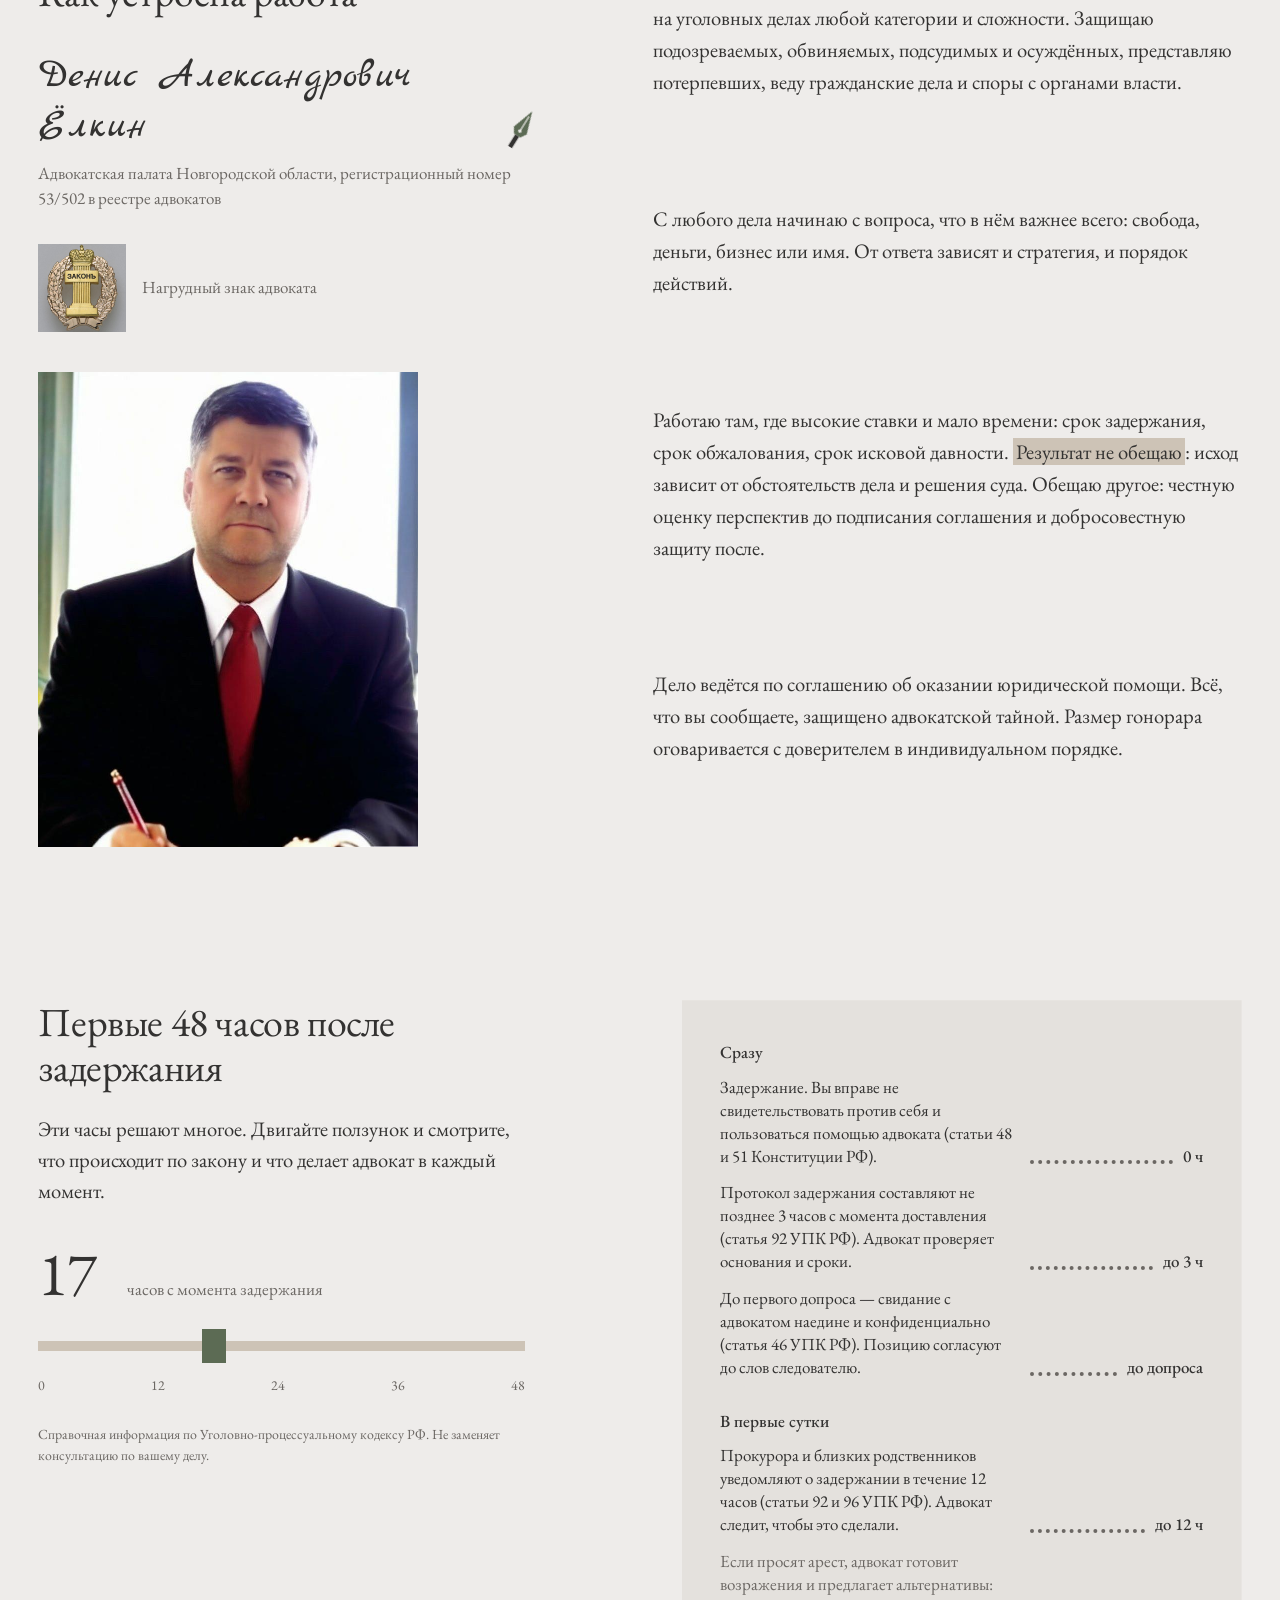
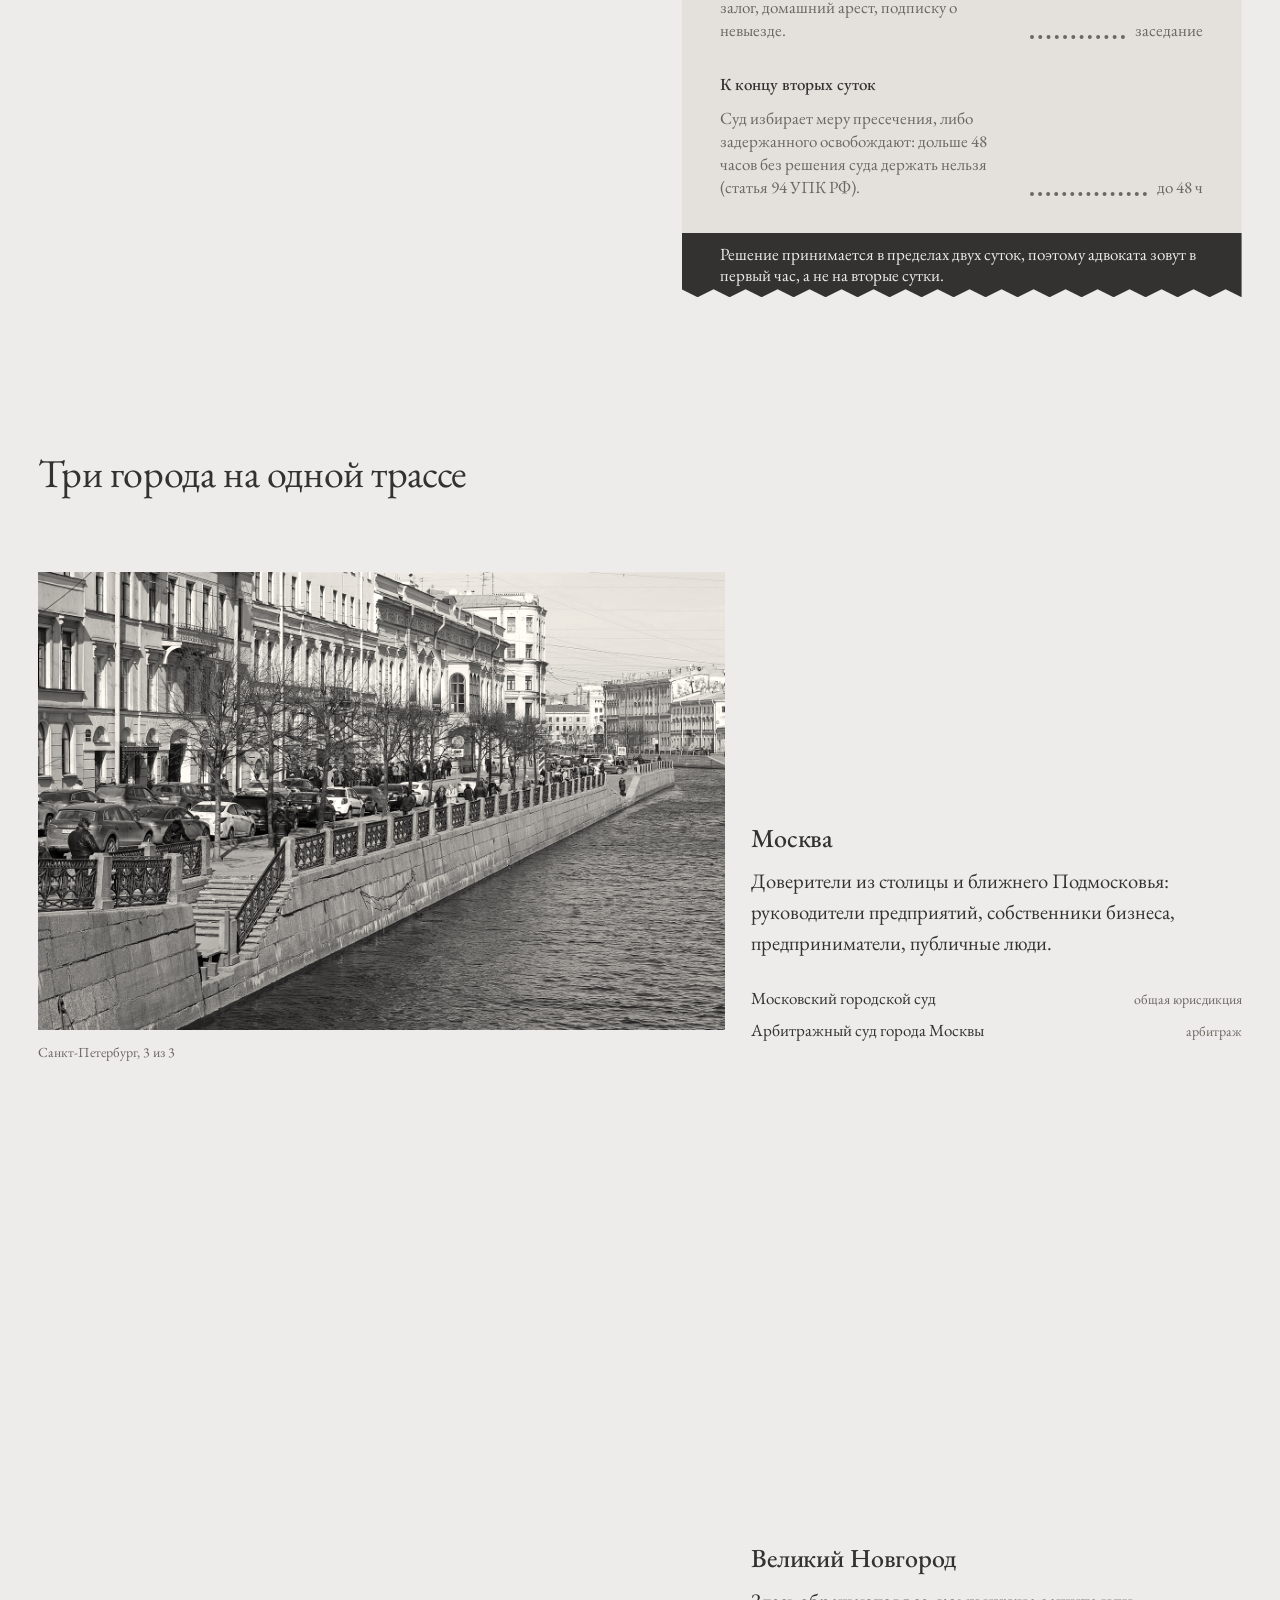
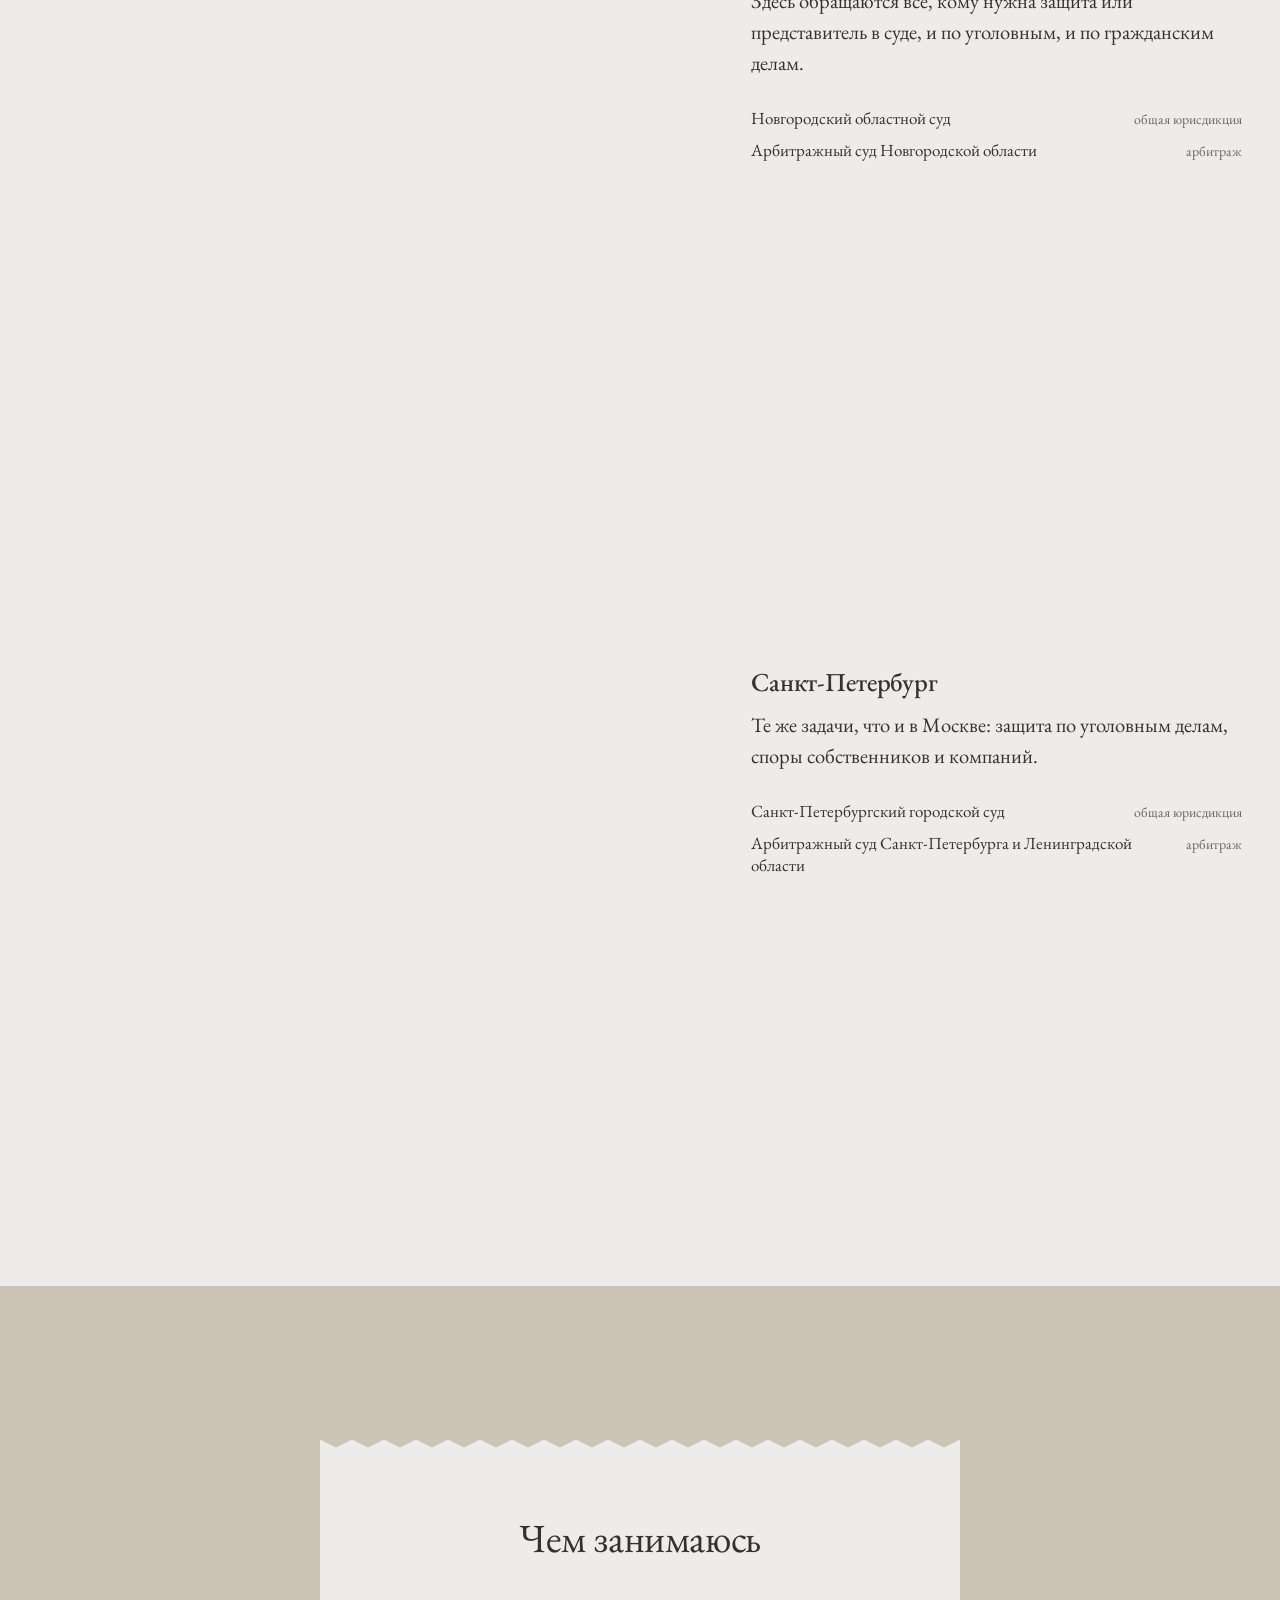
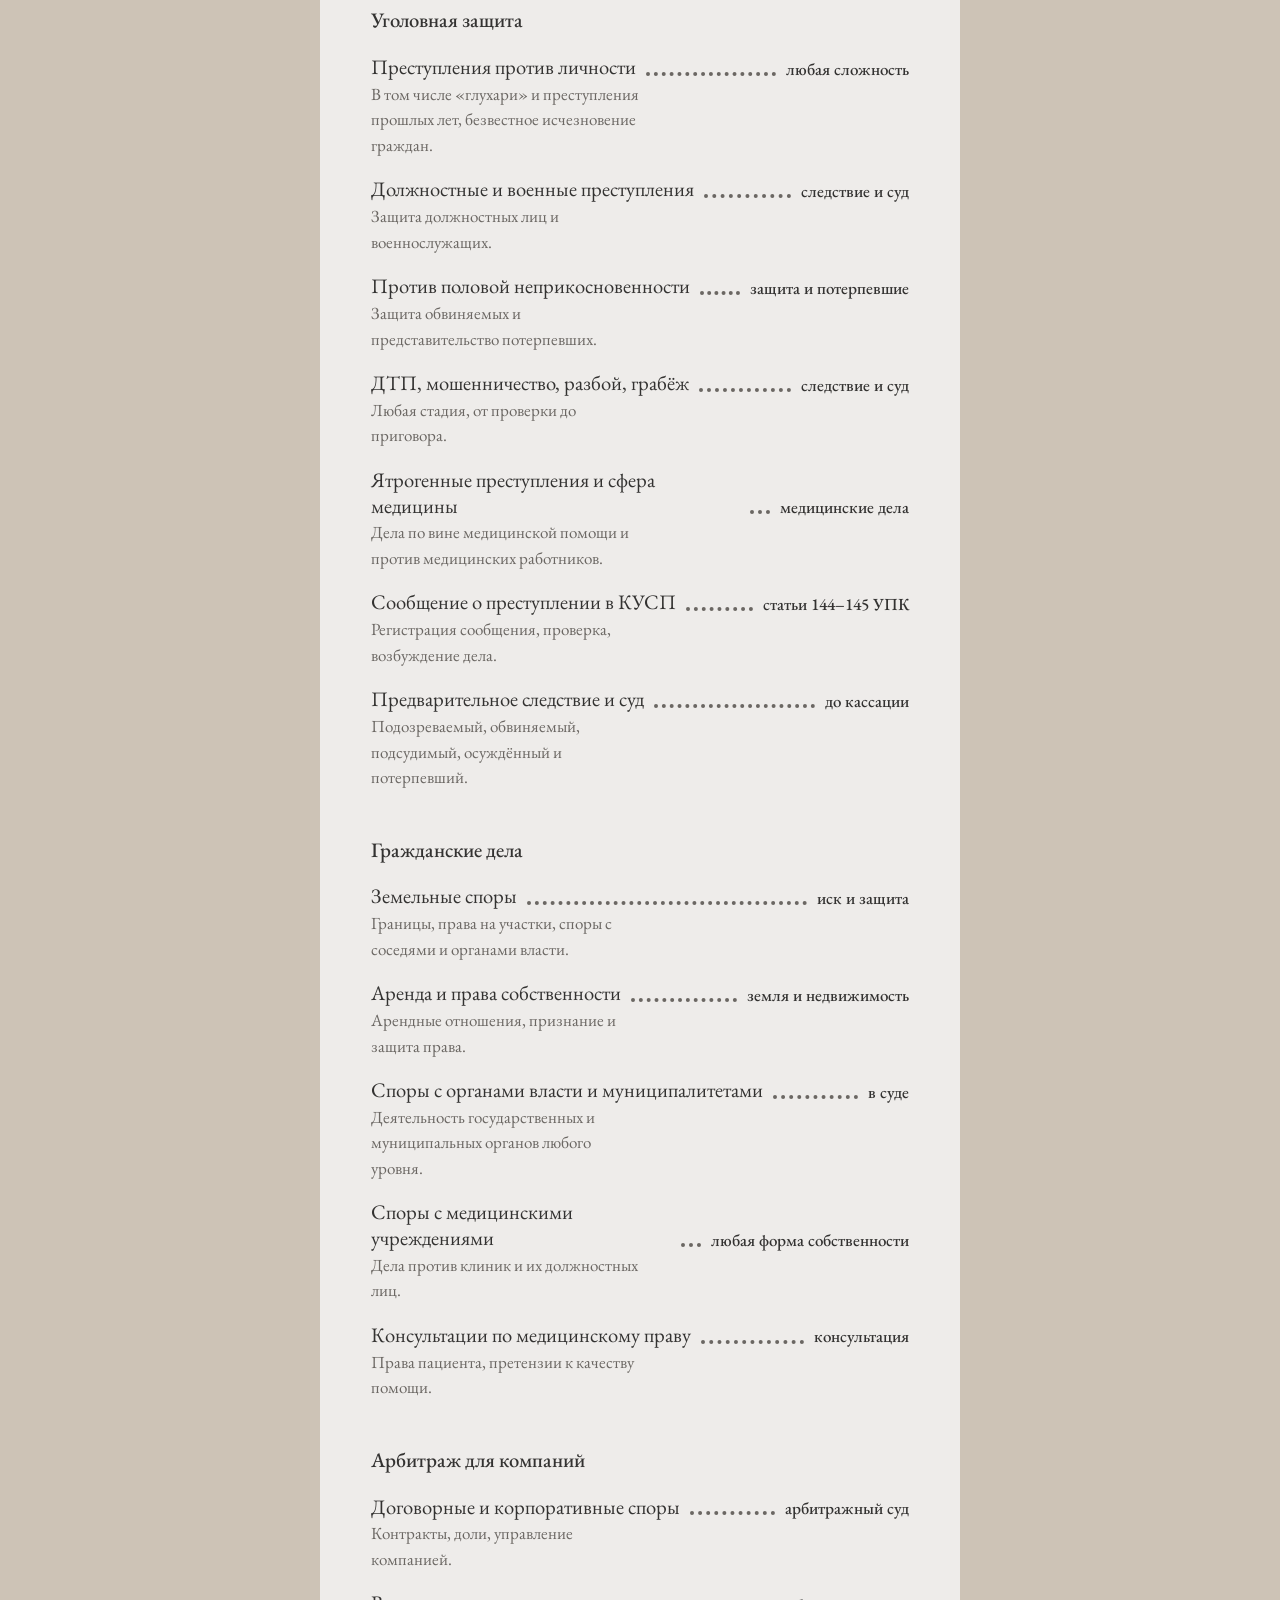
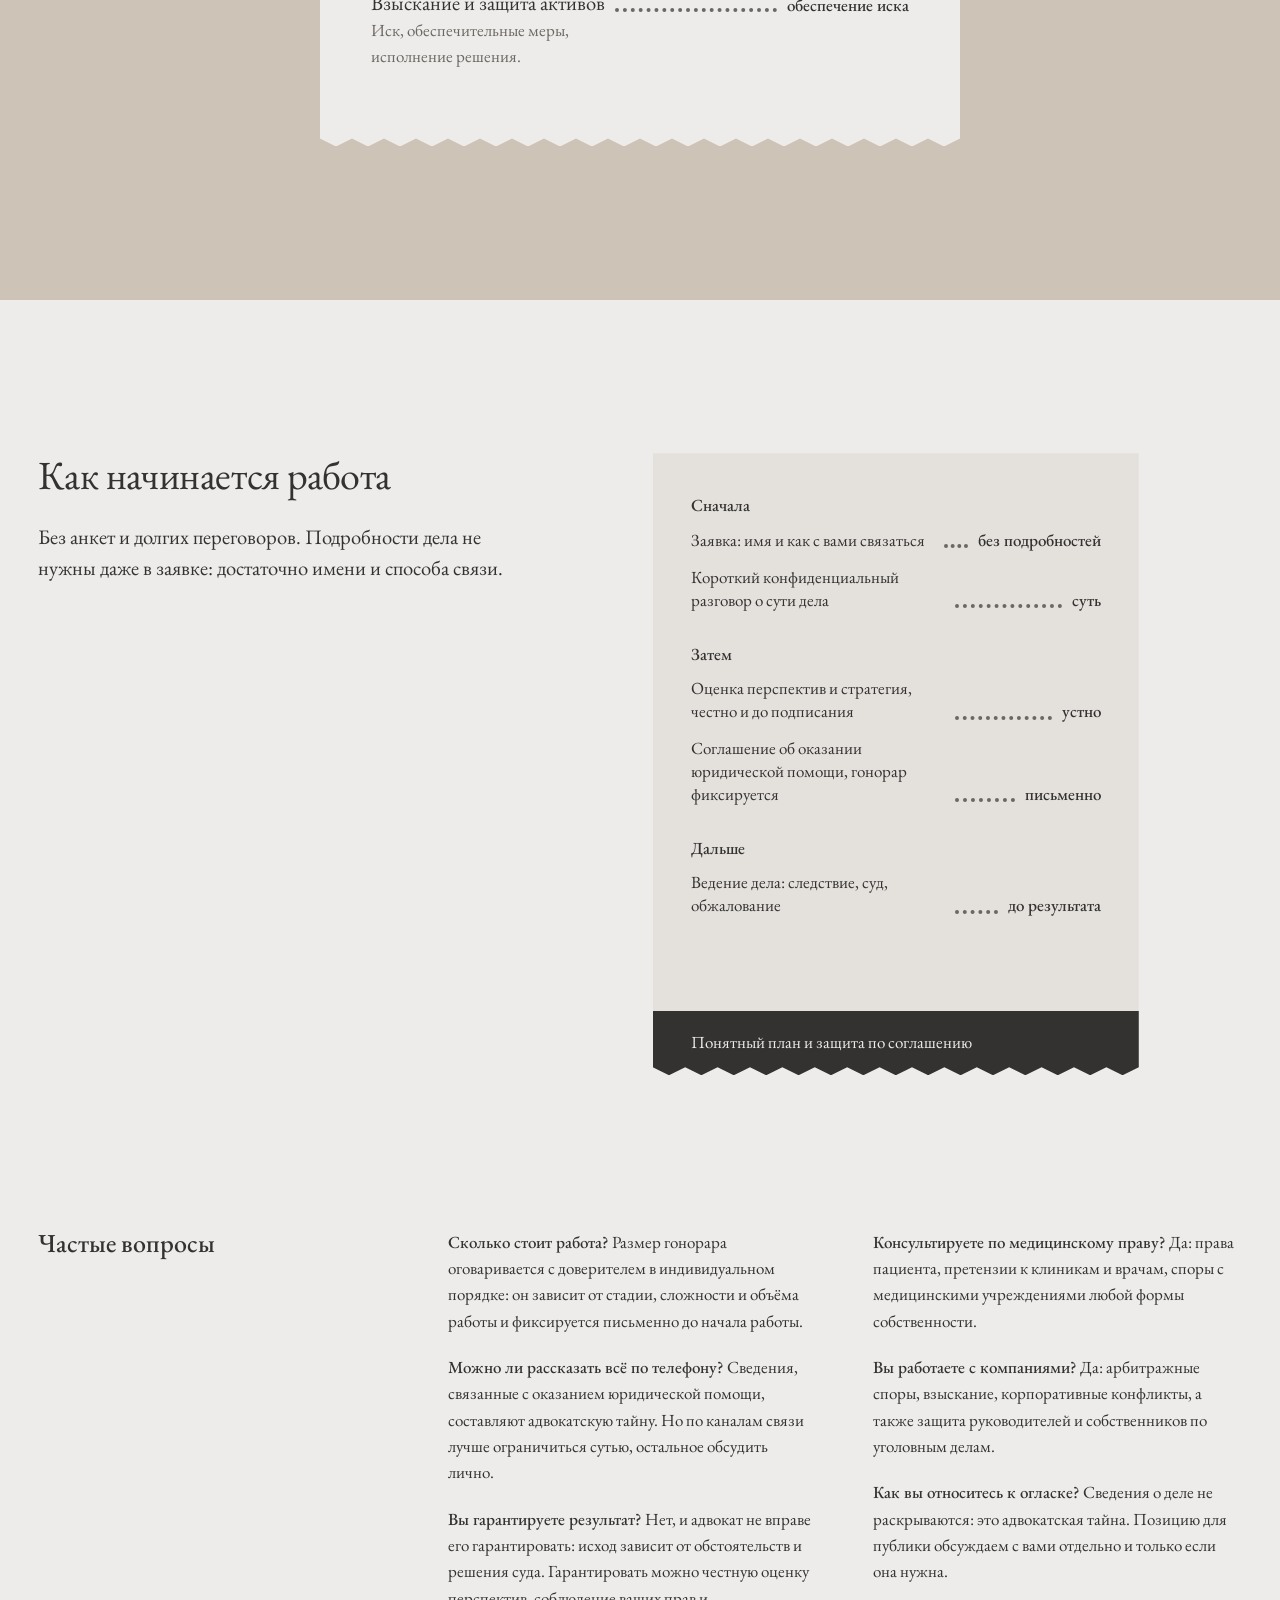
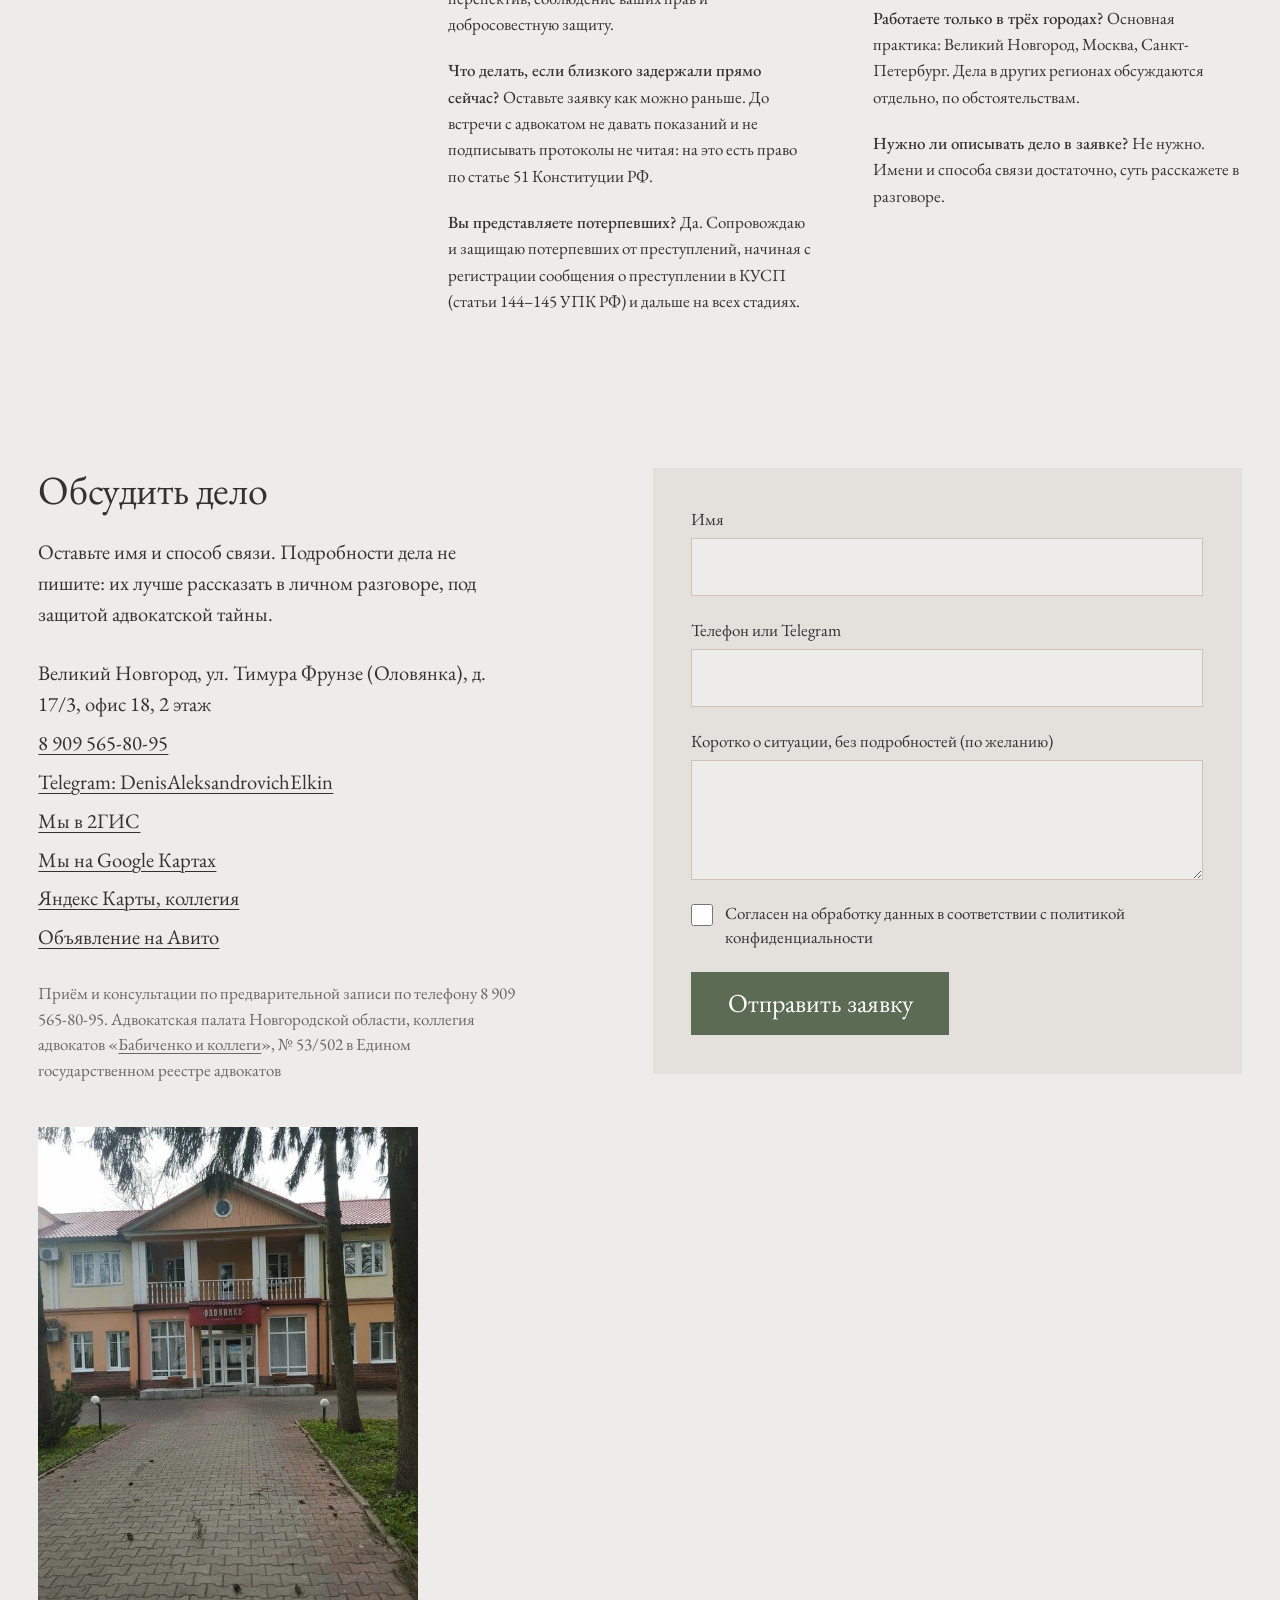
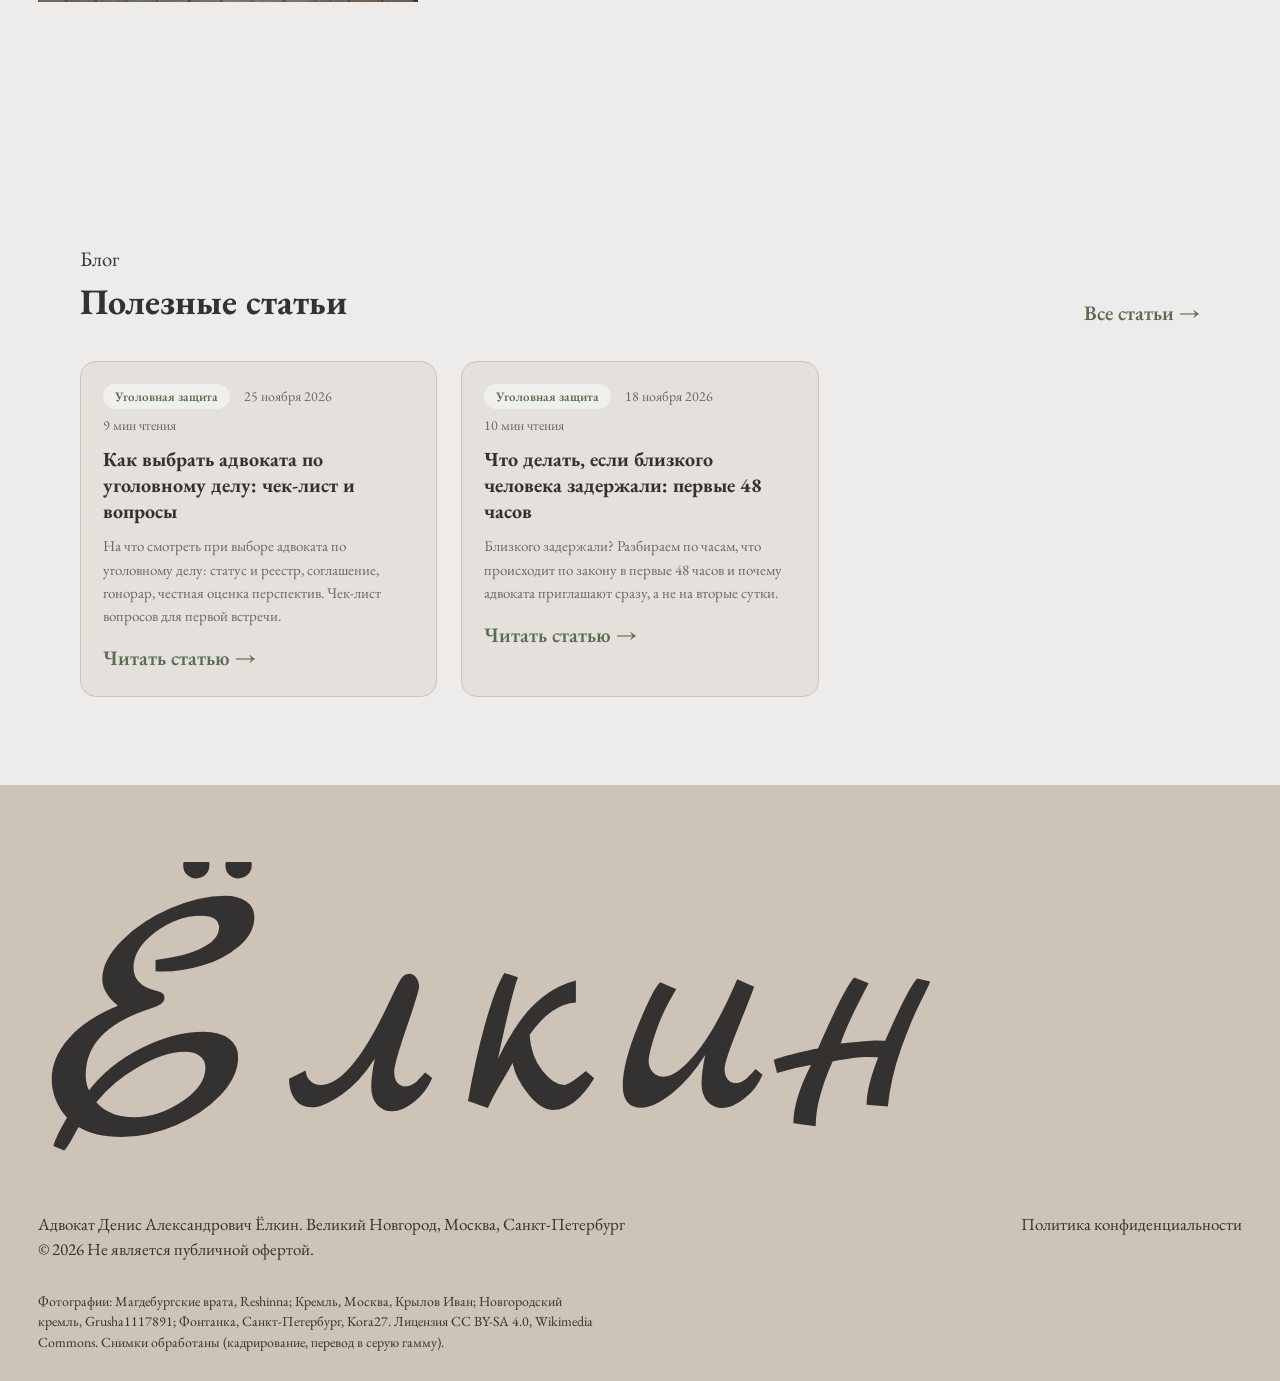
==== commit fea8582f: "Контакты: ссылка на Яндекс Карты (карточка коллегии) Co-Authored-By: Claude Sonnet 5.5 <noreply@anth" ====
--- a/index.html
+++ b/index.html
@@ -276,6 +276,7 @@
       <li><a href="https://t.me/DenisAleksandrovichElkin" target="_blank" rel="noopener">Telegram: DenisAleksandrovichElkin</a></li>
       <li><a href="https://2gis.ru/v_novgorod/firm/70000001119452466" target="_blank" rel="noopener">Мы в 2ГИС</a></li>
       <li><a href="https://maps.app.goo.gl/A3eFZa1GwuMzMQrG9" target="_blank" rel="noopener">Мы на Google Картах</a></li>
+      <li><a href="https://yandex.ru/maps/org/babichenko_i_kollegi/245326155958/" target="_blank" rel="noopener">Яндекс Карты, коллегия</a></li>
       <li><a href="https://www.avito.ru/velikiy_novgorod/predlozheniya_uslug/advokat_denis_aleksandrovich_elkin_4994086513" target="_blank" rel="noopener">Объявление на Авито</a></li>
     </ul>
     <p class="contact__small" data-reveal>Приём и консультации по предварительной записи по телефону 8 909 565-80-95. Адвокатская палата Новгородской области, коллегия адвокатов «<a href="https://babichenko-advokat.tb.ru/" target="_blank" rel="noopener">Бабиченко и коллеги</a>», № 53/502 в Едином государственном реестре адвокатов</p>
